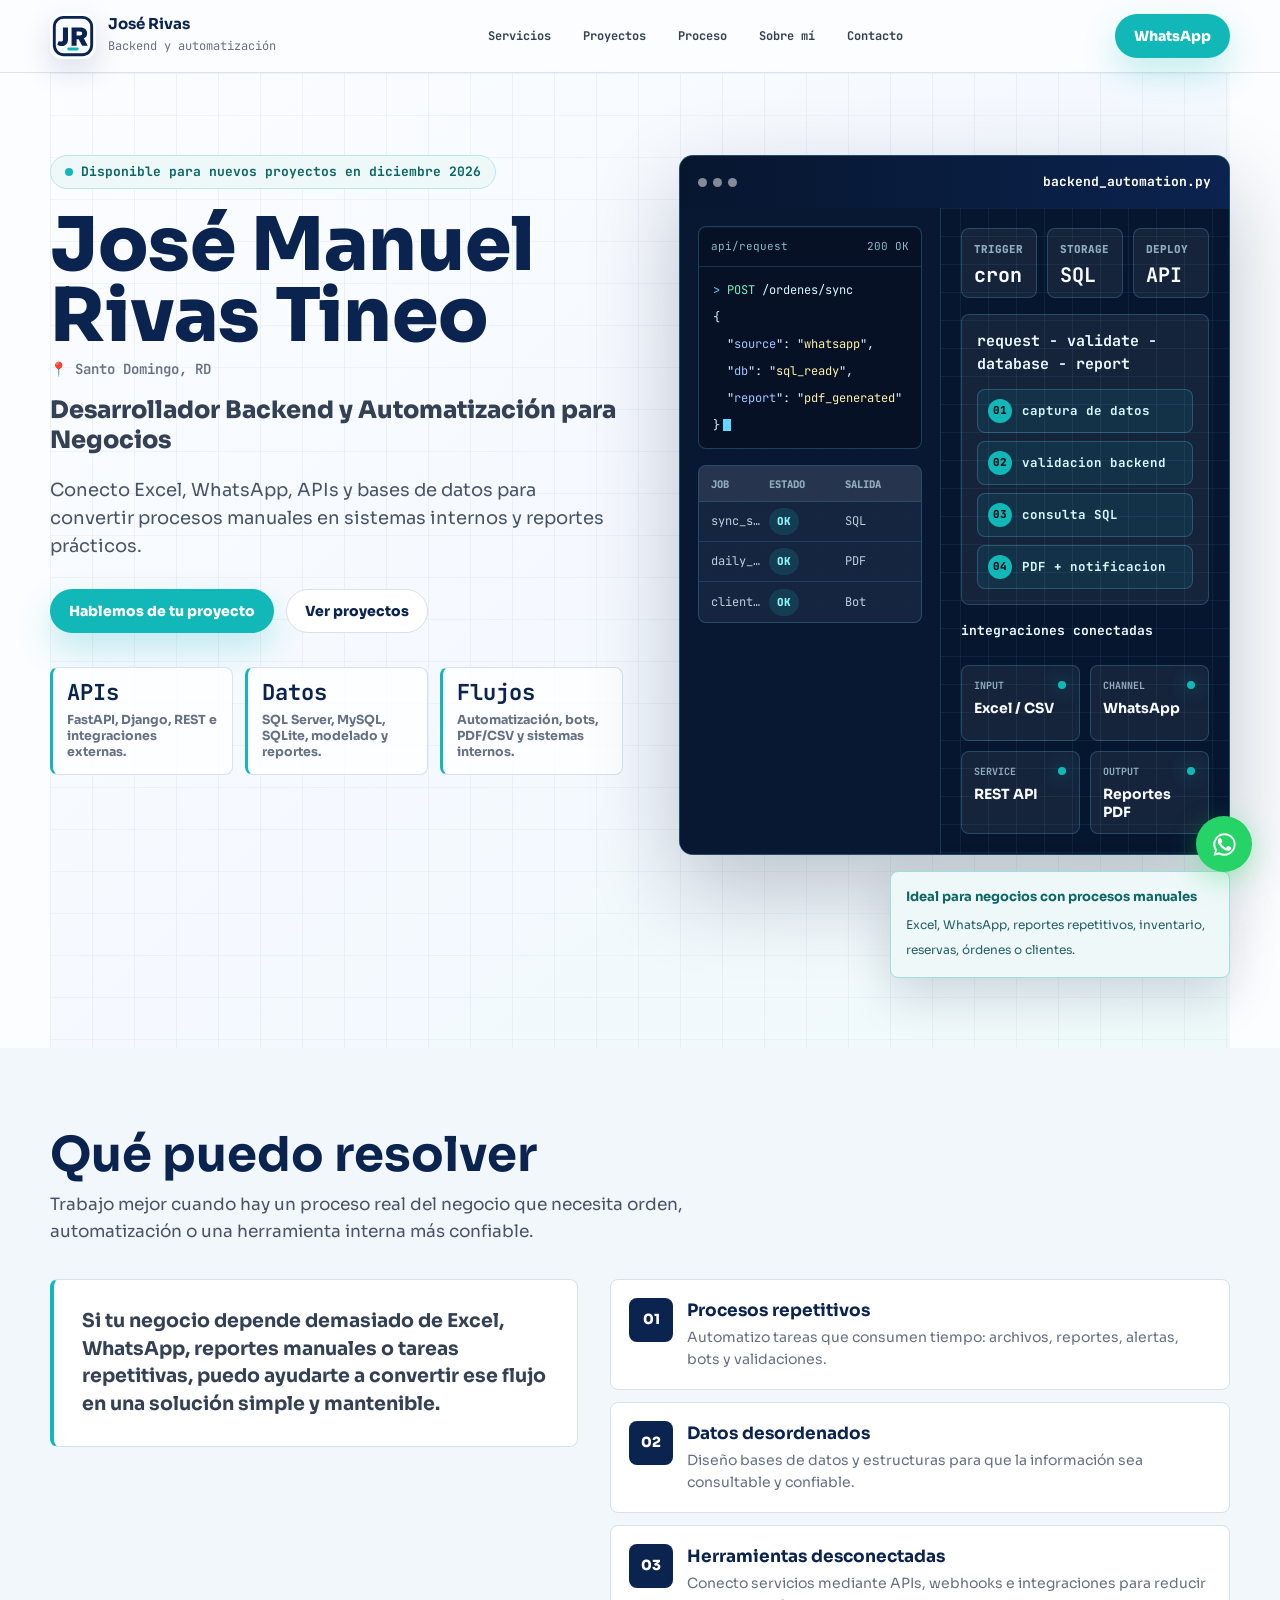
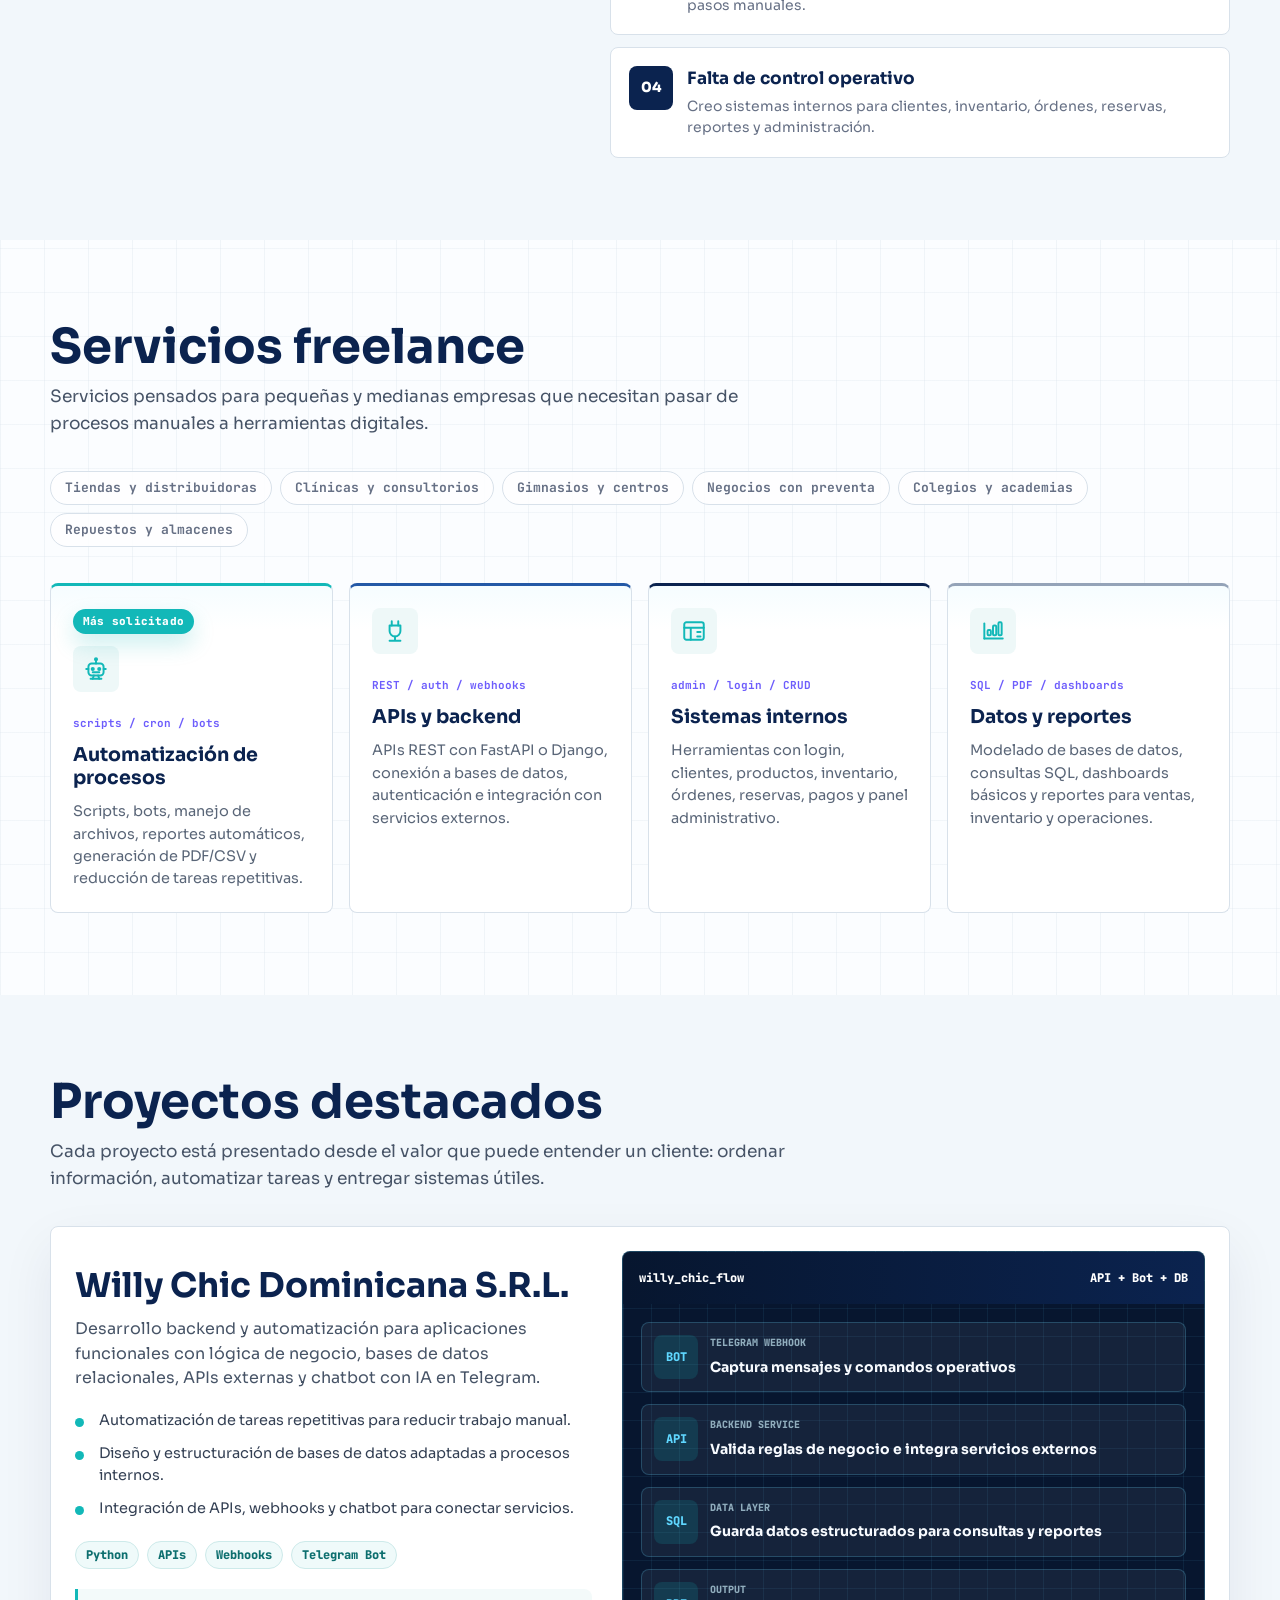
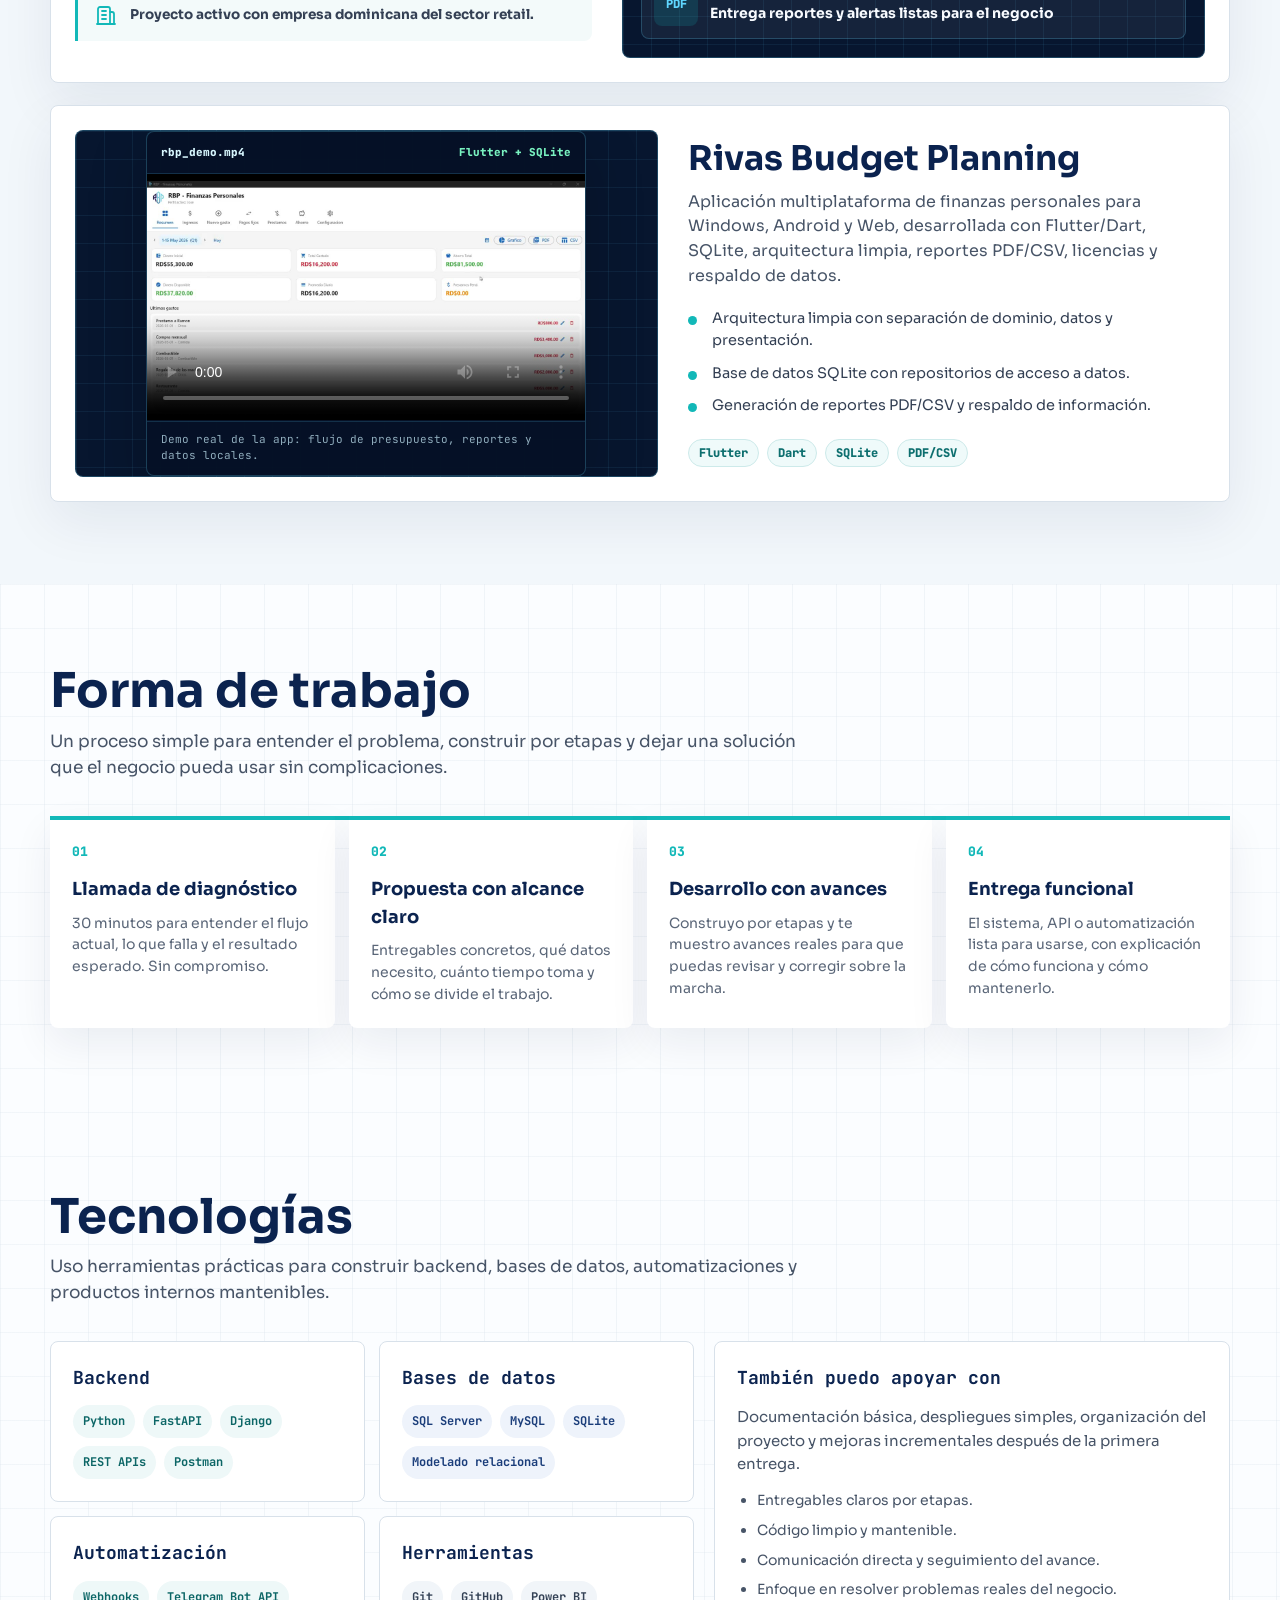
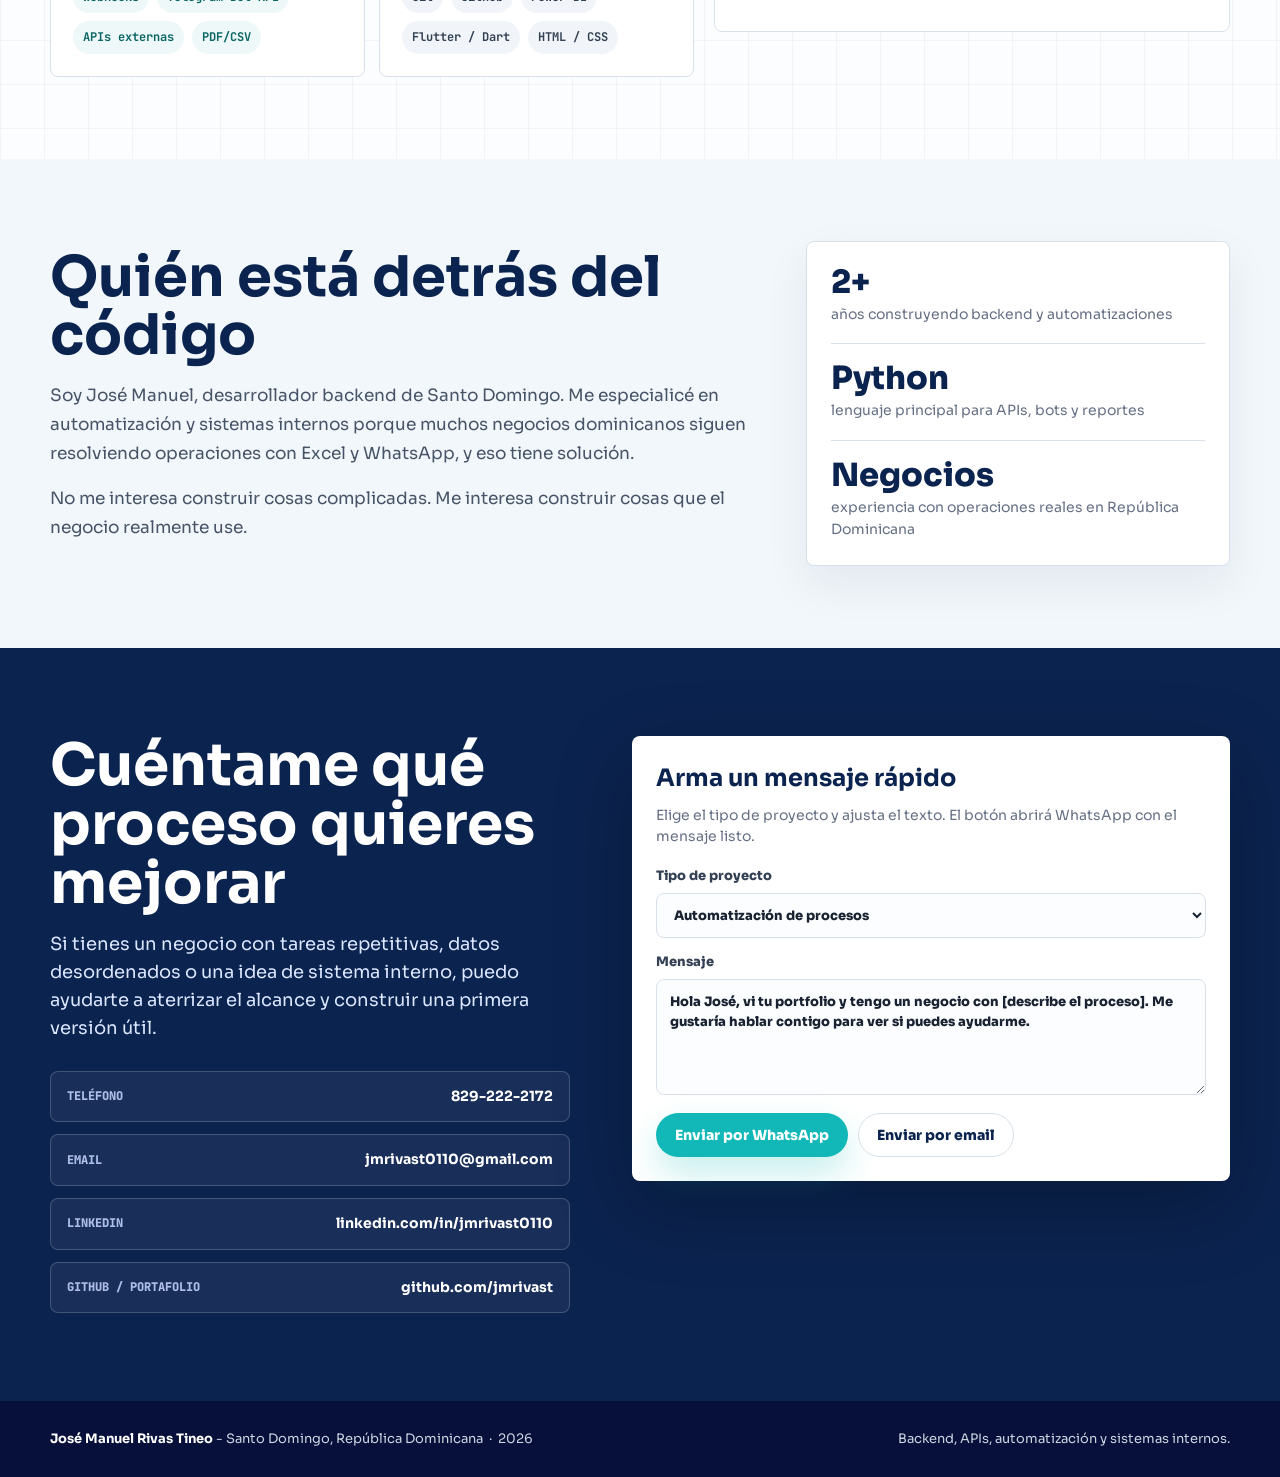
==== index.html @ d08d2c75 "add Rivas Budget Planning demo video" ====
<!DOCTYPE html>
<html lang="es">
<head>
  <meta charset="UTF-8" />
  <meta name="viewport" content="width=device-width, initial-scale=1.0" />
  <meta name="description" content="Portfolio freelance de José Manuel Rivas Tineo, desarrollador backend especializado en APIs, automatización, bases de datos y sistemas internos para negocios." />
  <meta property="og:title" content="José Manuel Rivas Tineo | Backend y Automatización para Negocios" />
  <meta property="og:description" content="Conecto Excel, WhatsApp, APIs y bases de datos para convertir procesos manuales en sistemas internos y reportes prácticos." />
  <meta property="og:type" content="website" />
  <meta property="og:locale" content="es_DO" />
  <meta name="theme-color" content="#0f2d6b" />
  <title>José Manuel Rivas Tineo | Backend y Automatización para Negocios</title>
  <link rel="icon" href="./assets/favicon.svg?v=3" type="image/svg+xml">
  <link rel="shortcut icon" href="./assets/favicon.svg?v=3" type="image/svg+xml">
  <link rel="apple-touch-icon" href="./assets/favicon.svg?v=3">
  <link rel="preconnect" href="https://fonts.googleapis.com">
  <link rel="preconnect" href="https://fonts.gstatic.com" crossorigin>
  <link href="https://fonts.googleapis.com/css2?family=JetBrains+Mono:wght@500;600;700&family=Sora:wght@400;600;700;800&display=swap" rel="stylesheet">
  <style>
    :root {
      --navy: #0b234f;
      --blue: #2459a6;
      --teal: #12b8b8;
      --cyan: #5fd7ff;
      --code: #6d5dfc;
      --ink: #182230;
      --muted: #667085;
      --soft: #f2f7fb;
      --surface: #ffffff;
      --surface-2: #eef6f7;
      --line: #d8e1ea;
      --shadow: 0 24px 70px rgba(15, 35, 79, 0.12);
      --radius: 8px;
      --max: 1180px;
      --font-main: 'Sora', Arial, sans-serif;
      --font-mono: 'JetBrains Mono', 'SFMono-Regular', Consolas, monospace;
    }

    * {
      box-sizing: border-box;
    }

    html {
      scroll-behavior: smooth;
    }

    body {
      margin: 0;
      background:
        linear-gradient(90deg, rgba(216, 225, 234, 0.32) 1px, transparent 1px),
        linear-gradient(180deg, rgba(216, 225, 234, 0.28) 1px, transparent 1px),
        #fbfdff;
      background-size: 44px 44px;
      color: var(--ink);
      font-family: var(--font-main);
      line-height: 1.55;
      overflow-x: hidden;
    }

    a {
      color: inherit;
      text-decoration: none;
    }

    button,
    input,
    select,
    textarea {
      font: inherit;
    }

    .site-header {
      position: sticky;
      top: 0;
      z-index: 50;
      background: rgba(251, 253, 255, 0.9);
      border-bottom: 1px solid rgba(216, 225, 234, 0.9);
      backdrop-filter: blur(18px);
    }

    .nav {
      width: min(var(--max), calc(100% - 40px));
      min-height: 72px;
      margin: 0 auto;
      display: flex;
      align-items: center;
      justify-content: space-between;
      gap: 24px;
    }

    .brand {
      display: inline-flex;
      align-items: center;
      gap: 12px;
      min-width: 0;
      height: 52px;
    }

    .brand-mark {
      width: 46px;
      height: 46px;
      flex: 0 0 46px;
      color: var(--navy);
      box-shadow: 0 12px 30px rgba(15, 45, 107, 0.14);
      border-radius: 12px;
    }

    .brand-text {
      display: grid;
      gap: 3px;
      justify-content: center;
    }

    .brand-text strong,
    .brand-text span {
      display: block;
    }

    .brand-text strong {
      color: var(--navy);
      font-size: 15px;
      line-height: 1.1;
    }

    .brand-text span {
      color: var(--muted);
      font-family: var(--font-mono);
      font-size: 12px;
      margin-top: 2px;
    }

    .nav-links {
      display: flex;
      align-items: center;
      gap: 6px;
    }

    .nav-links a {
      border-radius: 999px;
      color: #344054;
      font-family: var(--font-mono);
      font-size: 12px;
      font-weight: 700;
      padding: 10px 13px;
      transition: background 180ms ease, color 180ms ease;
    }

    .nav-links a:hover,
    .nav-links a:focus-visible {
      background: #edf4f9;
      color: var(--navy);
      outline: none;
    }

    .menu-toggle {
      display: none;
      width: 42px;
      height: 42px;
      border: 1px solid var(--line);
      border-radius: var(--radius);
      background: white;
      color: var(--navy);
      cursor: pointer;
    }

    .menu-toggle span {
      display: block;
      width: 18px;
      height: 2px;
      margin: 4px auto;
      background: currentColor;
      border-radius: 99px;
    }

    .button {
      display: inline-flex;
      align-items: center;
      justify-content: center;
      gap: 8px;
      min-height: 44px;
      border: 1px solid transparent;
      border-radius: 999px;
      padding: 11px 18px;
      font-size: 14px;
      font-weight: 800;
      line-height: 1;
      cursor: pointer;
      letter-spacing: 0;
      transition: transform 180ms ease, box-shadow 180ms ease, background 180ms ease, border-color 180ms ease;
    }

    .button:hover,
    .button:focus-visible {
      transform: translateY(-1px);
      outline: none;
    }

    .button-primary {
      background: var(--teal);
      color: white;
      box-shadow: 0 16px 34px rgba(18, 184, 184, 0.24);
    }

    .button-primary:hover,
    .button-primary:focus-visible {
      background: #0f9f9f;
      box-shadow: 0 20px 42px rgba(18, 184, 184, 0.3);
    }

    .button-secondary {
      background: white;
      border-color: var(--line);
      color: var(--navy);
    }

    .button-secondary:hover,
    .button-secondary:focus-visible {
      border-color: #b8c8d9;
      box-shadow: 0 14px 34px rgba(18, 34, 64, 0.1);
    }

    .hero {
      width: min(var(--max), calc(100% - 40px));
      margin: 0 auto;
      padding: 82px 0 70px;
      display: grid;
      grid-template-columns: minmax(0, 1.02fr) minmax(360px, 0.98fr);
      gap: 56px;
      align-items: start;
      background:
        linear-gradient(90deg, rgba(216, 225, 234, 0.4) 1px, transparent 1px),
        linear-gradient(180deg, rgba(216, 225, 234, 0.32) 1px, transparent 1px),
        linear-gradient(135deg, #fbfdff 0%, #f5f9ff 48%, #eefafa 100%);
      background-size: 42px 42px, 42px 42px, auto;
      box-shadow: 0 0 0 100vmax #fbfdff;
      clip-path: inset(0 -100vmax);
    }

    .hero-copy {
      max-width: 670px;
      min-width: 0;
    }

    .availability-badge {
      display: inline-flex;
      align-items: center;
      gap: 8px;
      border: 1px solid #bde8e8;
      border-radius: 999px;
      background: #eef8f8;
      color: #0c6666;
      font-family: var(--font-mono);
      font-size: 13px;
      font-weight: 700;
      padding: 6px 14px;
      margin-bottom: 20px;
    }

    .availability-dot {
      width: 8px;
      height: 8px;
      border-radius: 999px;
      background: var(--teal);
      flex-shrink: 0;
      animation: pulse 2s ease-in-out infinite;
    }

    .availability-badge span:last-child {
      min-width: 0;
    }

    @keyframes pulse {
      0%,
      100% {
        opacity: 1;
      }

      50% {
        opacity: 0.4;
      }
    }

    h1,
    h2,
    h3,
    p {
      margin-top: 0;
    }

    h1 {
      margin-bottom: 16px;
      color: var(--navy);
      font-size: clamp(44px, 6.7vw, 74px);
      font-weight: 800;
      line-height: 0.96;
      letter-spacing: 0;
    }

    .hero-title {
      margin-bottom: 22px;
      color: #344054;
      font-size: clamp(18px, 2vw, 24px);
      font-weight: 800;
      line-height: 1.25;
    }

    .hero-location {
      color: var(--muted);
      font-family: var(--font-mono);
      font-size: 14px;
      font-weight: 600;
      margin-bottom: 14px;
      margin-top: -8px;
    }

    .hero-summary {
      max-width: 620px;
      margin-bottom: 28px;
      color: #475467;
      font-size: 18px;
    }

    .hero-actions {
      display: flex;
      flex-wrap: wrap;
      gap: 12px;
      margin-bottom: 34px;
    }

    .signal-row {
      display: grid;
      grid-template-columns: repeat(3, minmax(0, 1fr));
      gap: 12px;
      max-width: 620px;
    }

    .signal {
      border: 1px solid var(--line);
      border-left: 3px solid var(--teal);
      border-radius: var(--radius);
      background: rgba(255, 255, 255, 0.82);
      padding: 14px;
      min-height: 84px;
    }

    .signal strong {
      display: block;
      color: var(--navy);
      font-family: var(--font-mono);
      font-size: 22px;
      line-height: 1;
      margin-bottom: 8px;
    }

    .signal span {
      display: block;
      color: var(--muted);
      font-size: 12.5px;
      font-weight: 700;
      line-height: 1.3;
    }

    .hero-visual {
      position: relative;
      min-width: 0;
    }

    .system-preview {
      overflow: hidden;
      border: 1px solid rgba(95, 215, 255, 0.28);
      border-radius: 14px;
      background: #07162f;
      box-shadow: 0 34px 90px rgba(7, 22, 47, 0.24);
    }

    .preview-top {
      display: flex;
      align-items: center;
      justify-content: space-between;
      gap: 16px;
      padding: 16px 18px;
      background: linear-gradient(90deg, #07162f, #0b234f);
      color: white;
    }

    .window-dots {
      display: inline-flex;
      gap: 6px;
    }

    .window-dots span {
      width: 9px;
      height: 9px;
      border-radius: 999px;
      background: rgba(255, 255, 255, 0.5);
    }

    .preview-top strong {
      font-family: var(--font-mono);
      font-size: 13px;
      letter-spacing: 0;
    }

    .preview-body {
      display: grid;
      grid-template-columns: 0.95fr 1.05fr;
      min-height: 430px;
      background:
        linear-gradient(90deg, rgba(95, 215, 255, 0.08) 1px, transparent 1px),
        linear-gradient(180deg, rgba(95, 215, 255, 0.07) 1px, transparent 1px),
        #07162f;
      background-size: 28px 28px;
    }

    .preview-sidebar {
      display: grid;
      gap: 16px;
      align-content: start;
      padding: 18px;
      background: rgba(8, 24, 51, 0.92);
      border-right: 1px solid rgba(95, 215, 255, 0.18);
    }

    .mini-profile {
      margin-bottom: 22px;
      padding-bottom: 18px;
      border-bottom: 1px solid var(--line);
    }

    .mini-profile strong {
      display: block;
      color: var(--navy);
      font-size: 16px;
      margin-bottom: 4px;
    }

    .mini-profile span {
      color: var(--muted);
      font-size: 12px;
    }

    .side-row {
      display: flex;
      align-items: center;
      gap: 10px;
      margin: 11px 0;
      color: #344054;
      font-size: 13px;
      font-weight: 700;
    }

    .side-icon {
      width: 28px;
      height: 28px;
      border-radius: 7px;
      background: #e6f2f3;
      display: grid;
      place-items: center;
      color: var(--teal);
      font-size: 13px;
      font-weight: 900;
    }

    .preview-main {
      padding: 20px;
      display: grid;
      gap: 16px;
      align-content: start;
    }

    .terminal-panel {
      overflow: hidden;
      border: 1px solid rgba(95, 215, 255, 0.24);
      border-radius: var(--radius);
      background: #061126;
      color: #d8f8ff;
      font-family: var(--font-mono);
      box-shadow: inset 0 1px 0 rgba(255, 255, 255, 0.04);
    }

    .terminal-toolbar {
      display: flex;
      align-items: center;
      justify-content: space-between;
      gap: 12px;
      min-height: 40px;
      border-bottom: 1px solid rgba(95, 215, 255, 0.18);
      padding: 0 12px;
      color: #8fb9c6;
      font-size: 11px;
    }

    .terminal-body {
      padding: 14px;
      display: grid;
      gap: 9px;
      font-size: 12px;
      line-height: 1.5;
    }

    .code-line {
      margin: 0;
      white-space: nowrap;
    }

    .code-line .prompt {
      color: var(--cyan);
    }

    .code-line .method {
      color: #79f2c0;
    }

    .code-line .key {
      color: #9fc5ff;
    }

    .code-line .value {
      color: #fff2a8;
    }

    .cursor {
      display: inline-block;
      width: 8px;
      height: 1em;
      margin-left: 3px;
      background: var(--cyan);
      vertical-align: -0.12em;
      animation: cursor-blink 1s steps(2, start) infinite;
    }

    @keyframes cursor-blink {
      50% {
        opacity: 0;
      }
    }

    .integration-map {
      display: grid;
      gap: 12px;
    }

    .integration-map h3,
    .pipeline h3 {
      margin-bottom: 12px;
      color: #eaf8ff;
      font-family: var(--font-mono);
      font-size: 13px;
    }

    .node-grid {
      display: grid;
      grid-template-columns: repeat(2, minmax(0, 1fr));
      gap: 10px;
    }

    .tech-node {
      position: relative;
      border: 1px solid rgba(95, 215, 255, 0.22);
      border-radius: var(--radius);
      background: rgba(255, 255, 255, 0.06);
      color: #d8f8ff;
      padding: 12px;
      min-height: 76px;
    }

    .tech-node::before {
      content: "";
      position: absolute;
      top: 15px;
      right: 13px;
      width: 8px;
      height: 8px;
      border-radius: 999px;
      background: var(--teal);
      box-shadow: 0 0 18px rgba(18, 184, 184, 0.7);
    }

    .tech-node span {
      display: block;
      color: #90adbd;
      font-family: var(--font-mono);
      font-size: 10px;
      font-weight: 700;
      text-transform: uppercase;
      margin-bottom: 7px;
    }

    .tech-node strong {
      display: block;
      color: #f8fbff;
      font-size: 14px;
      line-height: 1.25;
    }

    .metric-grid {
      display: grid;
      grid-template-columns: repeat(3, minmax(0, 1fr));
      gap: 10px;
    }

    .metric {
      border: 1px solid rgba(95, 215, 255, 0.22);
      border-radius: var(--radius);
      padding: 12px;
      background: rgba(255, 255, 255, 0.06);
    }

    .metric span {
      display: block;
      color: #90adbd;
      font-family: var(--font-mono);
      font-size: 11px;
      font-weight: 800;
      text-transform: uppercase;
      letter-spacing: 0;
      margin-bottom: 7px;
    }

    .metric strong {
      display: block;
      color: #f8fbff;
      font-family: var(--font-mono);
      font-size: 20px;
      line-height: 1;
    }

    .pipeline {
      border: 1px solid rgba(95, 215, 255, 0.22);
      border-radius: var(--radius);
      padding: 15px;
      background: rgba(255, 255, 255, 0.06);
    }

    .pipeline h3 {
      margin-bottom: 12px;
      color: #eaf8ff;
      font-family: var(--font-mono);
      font-size: 15px;
    }

    .flow {
      display: grid;
      grid-template-columns: 1fr;
      gap: 8px;
    }

    .flow-step {
      position: relative;
      min-height: 42px;
      border: 1px solid rgba(95, 215, 255, 0.24);
      border-radius: var(--radius);
      background: rgba(18, 184, 184, 0.1);
      padding: 9px 10px;
      color: #d8f8ff;
      display: grid;
      grid-template-columns: 24px minmax(0, 1fr);
      gap: 10px;
      align-items: center;
      font-size: 12.5px;
      font-weight: 800;
      line-height: 1.2;
      font-family: var(--font-mono);
    }

    .flow-step span {
      display: grid;
      place-items: center;
      width: 24px;
      height: 24px;
      border-radius: 999px;
      background: var(--teal);
      color: #03121d;
      font-size: 11px;
    }

    .flow-step strong {
      min-width: 0;
      overflow: hidden;
      text-overflow: ellipsis;
      white-space: nowrap;
    }

    .data-table {
      overflow: hidden;
      border: 1px solid rgba(95, 215, 255, 0.22);
      border-radius: var(--radius);
      background: rgba(255, 255, 255, 0.06);
    }

    .table-row {
      display: grid;
      grid-template-columns: minmax(0, 1fr) 68px 64px;
      gap: 8px;
      align-items: center;
      min-height: 40px;
      padding: 0 12px;
      border-bottom: 1px solid rgba(95, 215, 255, 0.14);
      color: #b8d0dc;
      font-family: var(--font-mono);
      font-size: 12px;
    }

    .table-row span {
      min-width: 0;
      overflow: hidden;
      text-overflow: ellipsis;
      white-space: nowrap;
    }

    .table-row:last-child {
      border-bottom: 0;
    }

    .table-row.header {
      min-height: 36px;
      background: rgba(255, 255, 255, 0.07);
      color: #90adbd;
      font-size: 10.5px;
      font-weight: 800;
      text-transform: uppercase;
    }

    .status {
      display: inline-flex;
      align-items: center;
      justify-content: center;
      width: fit-content;
      border-radius: 999px;
      padding: 5px 8px;
      background: rgba(18, 184, 184, 0.16);
      color: #8df6f6;
      font-family: var(--font-mono);
      font-size: 11px;
      font-weight: 800;
    }

    .floating-note {
      width: min(340px, 100%);
      margin: 16px 0 0 auto;
      border: 1px solid #9ddede;
      border-radius: var(--radius);
      background: #eef8f8;
      padding: 15px;
      box-shadow: 0 18px 48px rgba(18, 34, 64, 0.16);
    }

    .floating-note strong {
      display: block;
      color: #0c6666;
      font-size: 13px;
      margin-bottom: 5px;
    }

    .floating-note span {
      color: #245e67;
      font-size: 12px;
      line-height: 1.3;
    }

    .section {
      padding: 82px 0;
    }

    .section.alt {
      background: var(--soft);
    }

    .section-inner {
      width: min(var(--max), calc(100% - 40px));
      margin: 0 auto;
    }

    .section-head {
      max-width: 760px;
      margin-bottom: 34px;
    }

    .section-head h2 {
      margin-bottom: 12px;
      color: var(--navy);
      font-size: clamp(32px, 4vw, 48px);
      line-height: 1.05;
      letter-spacing: 0;
    }

    .section-head p {
      margin-bottom: 0;
      color: #475467;
      font-size: 17px;
    }

    .problem-layout {
      display: grid;
      grid-template-columns: minmax(0, 0.92fr) minmax(360px, 1.08fr);
      gap: 32px;
      align-items: start;
    }

    .problem-statement {
      border: 1px solid var(--line);
      border-left: 4px solid var(--teal);
      border-radius: var(--radius);
      background: white;
      padding: 28px;
    }

    .problem-statement p {
      margin-bottom: 0;
      color: #344054;
      font-size: 19px;
      font-weight: 700;
      line-height: 1.45;
    }

    .problem-list {
      display: grid;
      gap: 12px;
    }

    .problem-item {
      display: grid;
      grid-template-columns: 44px minmax(0, 1fr);
      gap: 14px;
      align-items: start;
      border: 1px solid var(--line);
      border-radius: var(--radius);
      background: white;
      padding: 18px;
    }

    .number {
      width: 44px;
      height: 44px;
      border-radius: var(--radius);
      display: grid;
      place-items: center;
      background: var(--navy);
      color: white;
      font-size: 14px;
      font-weight: 900;
    }

    .problem-item h3 {
      margin-bottom: 3px;
      color: var(--navy);
      font-size: 17px;
    }

    .problem-item p {
      margin-bottom: 0;
      color: #667085;
      font-size: 14px;
    }

    .service-grid {
      display: grid;
      grid-template-columns: repeat(4, minmax(0, 1fr));
      gap: 16px;
    }

    .client-types {
      display: flex;
      flex-wrap: wrap;
      gap: 8px;
      margin-bottom: 36px;
    }

    .client-types span {
      border: 1px solid var(--line);
      border-radius: 999px;
      background: rgba(255, 255, 255, 0.82);
      color: var(--muted);
      font-family: var(--font-mono);
      font-size: 13px;
      font-weight: 700;
      padding: 6px 14px;
    }

    .service-card {
      min-height: 240px;
      border: 1px solid var(--line);
      border-radius: var(--radius);
      background:
        linear-gradient(180deg, rgba(95, 215, 255, 0.06), transparent 44px),
        white;
      padding: 22px;
      transition: transform 180ms ease, box-shadow 180ms ease, border-color 180ms ease;
    }

    .service-card:hover {
      transform: translateY(-4px);
      border-color: #b6d8da;
      box-shadow: 0 22px 52px rgba(18, 34, 64, 0.11);
    }

    .service-card:nth-child(1) {
      border-top: 3px solid var(--teal);
    }

    .service-card:nth-child(2) {
      border-top: 3px solid var(--blue);
    }

    .service-card:nth-child(3) {
      border-top: 3px solid var(--navy);
    }

    .service-card:nth-child(4) {
      border-top: 3px solid #94a3b8;
    }

    .badge-top {
      display: inline-block;
      margin-bottom: 12px;
      border-radius: 999px;
      background: var(--teal);
      color: white;
      font-family: var(--font-mono);
      font-size: 11px;
      font-weight: 800;
      padding: 4px 10px;
      letter-spacing: 0.02em;
      box-shadow: 0 10px 22px rgba(18, 184, 184, 0.22);
    }

    .service-icon {
      width: 46px;
      height: 46px;
      margin-bottom: 18px;
      border-radius: var(--radius);
      display: grid;
      place-items: center;
      background: #eef8f8;
      color: var(--teal);
      font-weight: 900;
    }

    .service-icon svg {
      width: 26px;
      height: 26px;
    }

    .service-card h3 {
      margin-bottom: 10px;
      color: var(--navy);
      font-size: 19px;
      line-height: 1.2;
    }

    .service-meta {
      display: inline-flex;
      margin-bottom: 12px;
      color: var(--code);
      font-family: var(--font-mono);
      font-size: 11px;
      font-weight: 700;
    }

    .service-card p {
      margin-bottom: 0;
      color: #5a6678;
      font-size: 14.5px;
    }

    .project-stack {
      display: grid;
      gap: 22px;
    }

    .project-card {
      display: grid;
      grid-template-columns: 0.94fr 1.06fr;
      gap: 30px;
      align-items: stretch;
      border: 1px solid var(--line);
      border-radius: var(--radius);
      background: white;
      padding: 24px;
      box-shadow: 0 20px 54px rgba(18, 34, 64, 0.07);
    }

    .project-card:nth-child(even) {
      grid-template-columns: 1.06fr 0.94fr;
    }

    .project-card:nth-child(even) .project-copy {
      order: 2;
    }

    .project-copy {
      align-self: center;
    }

    .project-copy h3 {
      margin-bottom: 12px;
      color: var(--navy);
      font-size: clamp(24px, 2.7vw, 34px);
      line-height: 1.08;
      letter-spacing: 0;
    }

    .project-copy p {
      color: #475467;
      font-size: 16px;
    }

    .project-copy ul {
      margin: 18px 0 0;
      padding: 0;
      list-style: none;
      display: grid;
      gap: 10px;
    }

    .project-copy li {
      position: relative;
      padding-left: 24px;
      color: #344054;
      font-size: 14.5px;
    }

    .project-copy li::before {
      content: "";
      position: absolute;
      left: 0;
      top: 0.62em;
      width: 9px;
      height: 9px;
      border-radius: 999px;
      background: var(--teal);
    }

    .project-note {
      display: flex;
      align-items: center;
      gap: 12px;
      margin-top: 20px;
      border-left: 3px solid var(--teal);
      border-radius: 0 var(--radius) var(--radius) 0;
      background: #f3fafa;
      padding: 14px 16px;
    }

    .project-note svg {
      width: 24px;
      height: 24px;
      color: var(--teal);
      flex-shrink: 0;
    }

    .project-note p {
      margin: 0;
      color: #344054;
      font-size: 13.5px;
      font-weight: 700;
    }

    .tag-row {
      display: flex;
      flex-wrap: wrap;
      gap: 8px;
      margin-top: 22px;
    }

    .tag {
      border: 1px solid #cdeaea;
      border-radius: 999px;
      background: #effafa;
      color: #0d6f6f;
      font-family: var(--font-mono);
      padding: 7px 10px;
      font-size: 12px;
      font-weight: 800;
      line-height: 1;
    }

    .project-visual {
      min-height: 330px;
      border-radius: var(--radius);
      overflow: hidden;
      border: 1px solid rgba(95, 215, 255, 0.24);
      background:
        linear-gradient(90deg, rgba(95, 215, 255, 0.08) 1px, transparent 1px),
        linear-gradient(180deg, rgba(95, 215, 255, 0.07) 1px, transparent 1px),
        #07162f;
      background-size: 28px 28px;
    }

    .visual-header {
      min-height: 52px;
      padding: 0 16px;
      display: flex;
      align-items: center;
      justify-content: space-between;
      background: linear-gradient(90deg, #07162f, #0b234f);
      color: white;
      font-family: var(--font-mono);
      font-size: 12px;
      font-weight: 800;
    }

    .visual-body {
      padding: 18px;
    }

    .project-flow {
      display: grid;
      gap: 12px;
    }

    .project-node {
      display: grid;
      grid-template-columns: 44px minmax(0, 1fr);
      gap: 12px;
      align-items: center;
      border: 1px solid rgba(95, 215, 255, 0.22);
      border-radius: var(--radius);
      background: rgba(255, 255, 255, 0.06);
      padding: 12px;
      color: #d8f8ff;
    }

    .project-node-icon {
      width: 44px;
      height: 44px;
      border-radius: var(--radius);
      display: grid;
      place-items: center;
      background: rgba(18, 184, 184, 0.16);
      color: var(--cyan);
      font-family: var(--font-mono);
      font-size: 12px;
      font-weight: 800;
    }

    .project-node span {
      display: block;
      color: #90adbd;
      font-family: var(--font-mono);
      font-size: 10px;
      font-weight: 800;
      text-transform: uppercase;
      margin-bottom: 4px;
    }

    .project-node strong {
      color: #f8fbff;
      font-size: 14px;
      line-height: 1.25;
    }

    .visual-kpis {
      display: grid;
      grid-template-columns: repeat(3, minmax(0, 1fr));
      gap: 10px;
      margin-bottom: 16px;
    }

    .visual-kpis div {
      border: 1px solid rgba(95, 215, 255, 0.22);
      border-radius: var(--radius);
      background: rgba(255, 255, 255, 0.06);
      padding: 12px;
    }

    .visual-kpis span {
      display: block;
      color: #90adbd;
      font-family: var(--font-mono);
      font-size: 10.5px;
      font-weight: 800;
      text-transform: uppercase;
      margin-bottom: 7px;
    }

    .visual-kpis strong {
      color: #f8fbff;
      font-family: var(--font-mono);
      font-size: 19px;
    }

    .visual-lines {
      display: grid;
      gap: 9px;
    }

    .visual-line {
      height: 42px;
      border: 1px solid rgba(95, 215, 255, 0.2);
      border-radius: var(--radius);
      background: rgba(255, 255, 255, 0.06);
      display: grid;
      grid-template-columns: 1fr 90px;
      align-items: center;
      gap: 12px;
      padding: 0 12px;
    }

    .bar {
      height: 8px;
      border-radius: 999px;
      background: rgba(255, 255, 255, 0.1);
      overflow: hidden;
    }

    .bar span {
      display: block;
      height: 100%;
      border-radius: inherit;
      background: var(--teal);
    }

    .visual-line strong {
      color: #d8f8ff;
      font-family: var(--font-mono);
      font-size: 12px;
      text-align: right;
    }

    .phone-visual {
      height: 100%;
      min-height: 330px;
      display: grid;
      place-items: center;
      background:
        linear-gradient(90deg, rgba(95, 215, 255, 0.08) 1px, transparent 1px),
        linear-gradient(180deg, rgba(95, 215, 255, 0.07) 1px, transparent 1px),
        #07162f;
      background-size: 28px 28px;
    }

    .phone-frame {
      width: min(250px, 76%);
      min-height: 290px;
      border: 10px solid #0b162d;
      border-radius: 26px;
      background: #061126;
      box-shadow: 0 22px 60px rgba(18, 34, 64, 0.18);
      overflow: hidden;
    }

    .phone-top {
      height: 42px;
      display: flex;
      align-items: center;
      justify-content: center;
      background: #0b234f;
      color: white;
      font-family: var(--font-mono);
      font-size: 12px;
      font-weight: 800;
    }

    .phone-content {
      padding: 14px;
      display: grid;
      gap: 10px;
    }

    .video-frame {
      width: min(440px, 92%);
      border: 1px solid rgba(95, 215, 255, 0.24);
      border-radius: var(--radius);
      background: rgba(6, 17, 38, 0.96);
      overflow: hidden;
      box-shadow: 0 22px 60px rgba(0, 0, 0, 0.2);
    }

    .video-top {
      min-height: 42px;
      display: flex;
      align-items: center;
      justify-content: space-between;
      gap: 14px;
      border-bottom: 1px solid rgba(95, 215, 255, 0.16);
      padding: 0 14px;
      color: #d8f8ff;
      font-family: var(--font-mono);
      font-size: 11px;
      font-weight: 800;
    }

    .video-top span:last-child {
      color: #79f2c0;
    }

    .rbp-demo-video {
      display: block;
      width: 100%;
      aspect-ratio: 16 / 9;
      background: #061126;
    }

    .video-caption {
      margin: 0;
      border-top: 1px solid rgba(95, 215, 255, 0.16);
      padding: 10px 14px 12px;
      color: #90adbd;
      font-family: var(--font-mono);
      font-size: 11px;
      line-height: 1.45;
    }

    .budget-row {
      display: flex;
      align-items: center;
      justify-content: space-between;
      border: 1px solid rgba(95, 215, 255, 0.18);
      border-radius: var(--radius);
      background: rgba(255, 255, 255, 0.05);
      padding: 10px;
      font-size: 12px;
      color: #d8f8ff;
      font-family: var(--font-mono);
    }

    .budget-row strong {
      color: var(--teal);
    }

    .process-grid {
      position: relative;
      display: grid;
      grid-template-columns: repeat(4, minmax(0, 1fr));
      gap: 14px;
    }

    .process-grid::before {
      content: '';
      position: absolute;
      top: 0;
      left: calc(12.5% + 11px);
      right: calc(12.5% + 11px);
      height: 4px;
      background: var(--teal);
      z-index: 0;
    }

    .process-step {
      position: relative;
      z-index: 1;
      border-top: 4px solid var(--teal);
      border-radius: 0 0 var(--radius) var(--radius);
      background: white;
      padding: 22px;
      box-shadow: 0 16px 42px rgba(18, 34, 64, 0.07);
    }

    .process-step span {
      display: block;
      color: var(--teal);
      font-family: var(--font-mono);
      font-size: 13px;
      font-weight: 900;
      margin-bottom: 14px;
    }

    .process-step h3 {
      margin-bottom: 9px;
      color: var(--navy);
      font-size: 18px;
    }

    .process-step p {
      margin-bottom: 0;
      color: #5a6678;
      font-size: 14px;
    }

    .about-layout {
      display: grid;
      grid-template-columns: minmax(0, 1fr) minmax(280px, 0.6fr);
      gap: 48px;
      align-items: center;
    }

    .about-copy h2 {
      margin-bottom: 18px;
      color: var(--navy);
      font-size: clamp(34px, 4.5vw, 56px);
      line-height: 1.04;
      letter-spacing: 0;
    }

    .about-copy p {
      color: #475467;
      font-size: 17px;
      line-height: 1.7;
      margin-bottom: 16px;
    }

    .about-stats {
      display: grid;
      gap: 18px;
      border: 1px solid var(--line);
      border-radius: var(--radius);
      background: white;
      padding: 24px;
      box-shadow: 0 18px 46px rgba(18, 34, 64, 0.07);
    }

    .stat-item {
      border-bottom: 1px solid var(--line);
      padding-bottom: 18px;
    }

    .stat-item:last-child {
      border-bottom: 0;
      padding-bottom: 0;
    }

    .stat-item strong {
      display: block;
      color: var(--navy);
      font-size: 32px;
      font-weight: 800;
      line-height: 1;
      margin-bottom: 6px;
    }

    .stat-item span {
      display: block;
      color: var(--muted);
      font-size: 14px;
    }

    .tools-layout {
      display: grid;
      grid-template-columns: minmax(0, 1fr) minmax(320px, 0.8fr);
      gap: 20px;
      align-items: start;
    }

    .tool-groups {
      display: grid;
      grid-template-columns: repeat(2, minmax(0, 1fr));
      gap: 14px;
    }

    .tool-group,
    .work-card {
      border: 1px solid var(--line);
      border-radius: var(--radius);
      background: white;
      padding: 22px;
    }

    .tool-group h3,
    .work-card h3 {
      margin-bottom: 14px;
      color: var(--navy);
      font-family: var(--font-mono);
      font-size: 18px;
    }

    .chip-list {
      display: flex;
      flex-wrap: wrap;
      gap: 8px;
    }

    .chip {
      border-radius: 999px;
      background: #f1f5f9;
      color: #334155;
      font-family: var(--font-mono);
      padding: 7px 10px;
      font-size: 12px;
      font-weight: 700;
    }

    .tool-group:nth-child(1) .chip {
      background: #eef8f8;
      color: #0c6666;
    }

    .tool-group:nth-child(2) .chip {
      background: #eef3fb;
      color: #1a3d7a;
    }

    .tool-group:nth-child(3) .chip {
      background: #eef8f8;
      color: #0c6666;
    }

    .tool-group:nth-child(4) .chip {
      background: #f1f5f9;
      color: #334155;
    }

    .work-card p {
      color: #475467;
      font-size: 15px;
    }

    .work-card ul {
      margin: 0;
      padding-left: 20px;
      color: #475467;
      font-size: 14px;
    }

    .work-card li {
      margin: 8px 0;
    }

    .contact-section {
      background: var(--navy);
      color: white;
      padding: 88px 0;
    }

    .contact-layout {
      width: min(var(--max), calc(100% - 40px));
      margin: 0 auto;
      display: grid;
      grid-template-columns: minmax(0, 0.95fr) minmax(360px, 1.05fr);
      gap: 40px;
      align-items: start;
    }

    .contact-copy h2 {
      margin-bottom: 18px;
      font-size: clamp(34px, 5vw, 58px);
      line-height: 1.02;
      letter-spacing: 0;
    }

    .contact-copy p {
      max-width: 620px;
      color: #dbe6ff;
      font-size: 18px;
    }

    .contact-list {
      display: grid;
      gap: 12px;
      margin-top: 28px;
    }

    .contact-link {
      display: flex;
      align-items: center;
      justify-content: space-between;
      gap: 14px;
      max-width: 520px;
      border: 1px solid rgba(255, 255, 255, 0.18);
      border-radius: var(--radius);
      padding: 14px 16px;
      color: white;
      background: rgba(255, 255, 255, 0.06);
      transition: background 180ms ease, transform 180ms ease;
    }

    .contact-link:hover,
    .contact-link:focus-visible {
      background: rgba(255, 255, 255, 0.12);
      transform: translateY(-1px);
      outline: none;
    }

    .contact-link span {
      color: #aebee6;
      font-family: var(--font-mono);
      font-size: 12px;
      font-weight: 800;
      text-transform: uppercase;
    }

    .contact-link strong {
      font-size: 14px;
      overflow-wrap: anywhere;
    }

    .whatsapp-float {
      position: fixed;
      right: 28px;
      bottom: 28px;
      z-index: 100;
      width: 56px;
      height: 56px;
      border-radius: 999px;
      display: flex;
      align-items: center;
      justify-content: center;
      background: #25d366;
      box-shadow: 0 8px 28px rgba(37, 211, 102, 0.36);
      transition: transform 180ms ease, box-shadow 180ms ease;
    }

    .whatsapp-float:hover,
    .whatsapp-float:focus-visible {
      transform: translateY(-3px);
      box-shadow: 0 14px 36px rgba(37, 211, 102, 0.46);
      outline: none;
    }

    .message-card {
      border-radius: var(--radius);
      background: white;
      color: var(--ink);
      padding: 24px;
      box-shadow: 0 26px 80px rgba(0, 0, 0, 0.24);
    }

    .message-card h3 {
      margin-bottom: 8px;
      color: var(--navy);
      font-size: 24px;
    }

    .message-card p {
      margin-bottom: 18px;
      color: #667085;
      font-size: 14px;
    }

    .form-grid {
      display: grid;
      gap: 14px;
    }

    label {
      display: grid;
      gap: 7px;
      color: #344054;
      font-size: 13px;
      font-weight: 800;
    }

    select,
    textarea {
      width: 100%;
      border: 1px solid var(--line);
      border-radius: var(--radius);
      background: #fbfdff;
      color: var(--ink);
      padding: 12px 13px;
      outline: none;
      transition: border-color 180ms ease, box-shadow 180ms ease;
    }

    select:focus,
    textarea:focus {
      border-color: var(--teal);
      box-shadow: 0 0 0 4px rgba(18, 184, 184, 0.12);
    }

    textarea {
      min-height: 116px;
      resize: vertical;
    }

    .message-actions {
      display: flex;
      flex-wrap: wrap;
      gap: 10px;
      margin-top: 18px;
    }

    .site-footer {
      padding: 28px 0;
      background: #06103a;
      color: #cbd5e1;
    }

    .footer-inner {
      width: min(var(--max), calc(100% - 40px));
      margin: 0 auto;
      display: flex;
      align-items: center;
      justify-content: space-between;
      gap: 20px;
      font-size: 13px;
    }

    .footer-inner strong {
      color: white;
    }

    @media (max-width: 1040px) {
      .hero,
      .problem-layout,
      .about-layout,
      .tools-layout,
      .contact-layout {
        grid-template-columns: 1fr;
      }

      .hero {
        padding-top: 56px;
      }

      .hero-copy {
        max-width: none;
      }

      .hero-visual {
        max-width: 760px;
      }

      .service-grid,
      .process-grid {
        grid-template-columns: repeat(2, minmax(0, 1fr));
      }

      .process-grid::before {
        display: none;
      }

      .project-card,
      .project-card:nth-child(even) {
        grid-template-columns: 1fr;
      }

      .project-card:nth-child(even) .project-copy {
        order: initial;
      }
    }

    @media (max-width: 760px) {
      .nav {
        width: min(calc(100vw - 28px), var(--max));
        min-height: 66px;
      }

      .brand-text span {
        display: none;
      }

      .menu-toggle {
        display: inline-block;
      }

      .nav-links {
        position: absolute;
        left: 14px;
        right: 14px;
        top: 70px;
        display: none;
        flex-direction: column;
        align-items: stretch;
        gap: 6px;
        border: 1px solid var(--line);
        border-radius: var(--radius);
        background: white;
        padding: 10px;
        box-shadow: 0 20px 50px rgba(18, 34, 64, 0.14);
      }

      body.menu-open .nav-links {
        display: flex;
      }

      .nav-links a {
        border-radius: var(--radius);
      }

      .nav .button {
        display: none;
      }

      .hero,
      .section-inner,
      .contact-layout,
      .footer-inner {
        width: min(calc(100vw - 34px), var(--max));
      }

      .hero {
        padding: 44px 0 54px;
        gap: 34px;
      }

      h1 {
        font-size: clamp(38px, 10.5vw, 46px);
        line-height: 1.02;
      }

      .hero-title,
      .hero-summary,
      .section-head p,
      .contact-copy p {
        font-size: 16px;
        max-width: 100%;
        overflow-wrap: break-word;
      }

      .signal-row,
      .metric-grid,
      .visual-kpis,
      .service-grid,
      .process-grid,
      .tool-groups {
        grid-template-columns: 1fr;
      }

      .preview-body,
      .about-layout {
        grid-template-columns: 1fr;
      }

      .preview-sidebar {
        border-right: 0;
        border-bottom: 1px solid rgba(95, 215, 255, 0.18);
      }

      .flow {
        grid-template-columns: 1fr;
      }

      .node-grid {
        grid-template-columns: 1fr;
      }

      .floating-note {
        width: auto;
        margin-top: 14px;
      }

      .section {
        padding: 58px 0;
      }

      .project-card {
        padding: 18px;
      }

      .contact-section {
        padding: 62px 0;
      }

      .footer-inner {
        flex-direction: column;
        align-items: flex-start;
      }

      .whatsapp-float {
        right: 18px;
        bottom: 18px;
        width: 52px;
        height: 52px;
      }
    }

    @media (max-width: 480px) {
      .brand-mark {
        width: 42px;
        height: 42px;
        flex-basis: 42px;
        border-radius: 11px;
      }

      .brand-text strong {
        font-size: 14px;
      }

      .nav,
      .hero,
      .section-inner,
      .contact-layout,
      .footer-inner {
        width: min(calc(100vw - 48px), var(--max));
      }

      .hero-title,
      .hero-summary {
        font-size: 15px;
      }

      .hero-copy,
      .hero-actions,
      .signal-row {
        max-width: min(100%, 340px);
      }

      .availability-badge {
        align-items: flex-start;
        max-width: 100%;
        border-radius: var(--radius);
        font-size: 11px;
        line-height: 1.4;
        padding: 7px 10px;
      }

      .availability-dot {
        margin-top: 4px;
      }

      .hero-actions,
      .message-actions {
        flex-direction: column;
        align-items: stretch;
      }

      .button {
        width: 100%;
      }

      .preview-main,
      .visual-body {
        padding: 14px;
      }

      .table-row {
        grid-template-columns: 1fr;
        gap: 4px;
        padding: 12px;
      }

      .table-row.header {
        display: none;
      }

      .flow {
        grid-template-columns: 1fr;
      }

      .contact-link {
        align-items: flex-start;
        flex-direction: column;
      }
    }

    @media (prefers-reduced-motion: reduce) {
      *,
      *::before,
      *::after {
        scroll-behavior: auto !important;
        transition: none !important;
        animation: none !important;
      }
    }

    @media print {
      .site-header,
      .message-card,
      .site-footer {
        display: none;
      }

      body {
        background: white;
      }

      .hero,
      .section-inner,
      .contact-layout {
        width: 100%;
      }

      .hero,
      .section,
      .contact-section {
        padding: 28px;
      }

      .hero,
      .problem-layout,
      .tools-layout,
      .contact-layout,
      .project-card {
        grid-template-columns: 1fr;
      }

      .hero-visual {
        display: none;
      }

      .section.alt,
      .contact-section {
        background: white;
        color: var(--ink);
      }
    }
  </style>
</head>
<body>
  <header class="site-header">
    <nav class="nav" aria-label="Navegación principal">
      <a class="brand" href="#inicio" aria-label="Ir al inicio">
        <svg class="brand-mark" viewBox="0 0 64 64" aria-hidden="true" focusable="false">
          <rect x="6" y="6" width="52" height="52" rx="13" fill="#f8fbff" stroke="currentColor" stroke-width="4"></rect>
          <path fill="currentColor" d="M18 20h7v17.2c0 5.3-3.4 8.8-8.7 8.8-2.5 0-4.6-.6-6.3-1.8l2.2-5.4c1.1.7 2.2 1 3.4 1 1.6 0 2.4-1 2.4-3V20Zm12 0h12.4c5.7 0 9.3 3.1 9.3 8.1 0 3.4-1.7 6-4.7 7.2l5.5 10.3h-7.8l-4.8-9.1H37v9.1h-7V20Zm7 5.8v5.4h4.7c1.9 0 3-1 3-2.7s-1.1-2.7-3-2.7H37Z"></path>
          <rect x="24" y="48" width="16" height="4" rx="2" fill="#12b8b8"></rect>
        </svg>
        <span class="brand-text">
          <strong>José Rivas</strong>
          <span>Backend y automatización</span>
        </span>
      </a>

      <button class="menu-toggle" type="button" aria-label="Abrir menú" aria-expanded="false">
        <span></span>
        <span></span>
        <span></span>
      </button>

      <div class="nav-links">
        <a href="#servicios">Servicios</a>
        <a href="#proyectos">Proyectos</a>
        <a href="#proceso">Proceso</a>
        <a href="#sobre-mi">Sobre mí</a>
        <a href="#contacto">Contacto</a>
      </div>

      <a class="button button-primary" href="https://wa.me/18292222172?text=Hola%20Jos%C3%A9%2C%20quiero%20hablar%20sobre%20un%20proyecto%20freelance." target="_blank" rel="noopener noreferrer">WhatsApp</a>
    </nav>
  </header>

  <main id="inicio">
    <section class="hero" aria-labelledby="hero-title">
      <div class="hero-copy">
        <div class="availability-badge">
          <span class="availability-dot"></span>
          <span>Disponible para nuevos proyectos <strong id="availability-date">en abril 2026</strong></span>
        </div>
        <h1 id="hero-title">José Manuel Rivas Tineo</h1>
        <p class="hero-location">📍 Santo Domingo, RD</p>
        <p class="hero-title">Desarrollador Backend y Automatización para Negocios</p>
        <p class="hero-summary">
          Conecto Excel, WhatsApp, APIs y bases de datos para convertir procesos manuales en sistemas internos y reportes prácticos.
        </p>

        <div class="hero-actions">
          <a class="button button-primary" href="#contacto">Hablemos de tu proyecto</a>
          <a class="button button-secondary" href="#proyectos">Ver proyectos</a>
        </div>

        <div class="signal-row" aria-label="Áreas de especialidad">
          <div class="signal">
            <strong>APIs</strong>
            <span>FastAPI, Django, REST e integraciones externas.</span>
          </div>
          <div class="signal">
            <strong>Datos</strong>
            <span>SQL Server, MySQL, SQLite, modelado y reportes.</span>
          </div>
          <div class="signal">
            <strong>Flujos</strong>
            <span>Automatización, bots, PDF/CSV y sistemas internos.</span>
          </div>
        </div>
      </div>

      <div class="hero-visual" aria-label="Vista representativa de automatización backend">
        <div class="system-preview">
          <div class="preview-top">
            <div class="window-dots" aria-hidden="true"><span></span><span></span><span></span></div>
            <strong>backend_automation.py</strong>
          </div>

          <div class="preview-body">
            <aside class="preview-sidebar">
              <div class="terminal-panel">
                <div class="terminal-toolbar">
                  <span>api/request</span>
                  <span>200 OK</span>
                </div>
                <div class="terminal-body">
                  <p class="code-line"><span class="prompt">&gt;</span> <span class="method">POST</span> /ordenes/sync</p>
                  <p class="code-line">{</p>
                  <p class="code-line">&nbsp; "<span class="key">source</span>": "<span class="value">whatsapp</span>",</p>
                  <p class="code-line">&nbsp; "<span class="key">db</span>": "<span class="value">sql_ready</span>",</p>
                  <p class="code-line">&nbsp; "<span class="key">report</span>": "<span class="value">pdf_generated</span>"</p>
                  <p class="code-line">}<span class="cursor"></span></p>
                </div>
              </div>

              <div class="data-table" aria-label="Estado de jobs automatizados">
                <div class="table-row header"><span>Job</span><span>Estado</span><span>Salida</span></div>
                <div class="table-row"><span>sync_stock</span><span class="status">OK</span><span>SQL</span></div>
                <div class="table-row"><span>daily_report</span><span class="status">OK</span><span>PDF</span></div>
                <div class="table-row"><span>client_alert</span><span class="status">OK</span><span>Bot</span></div>
              </div>
            </aside>

            <div class="preview-main">
              <div class="metric-grid">
                <div class="metric"><span>Trigger</span><strong>cron</strong></div>
                <div class="metric"><span>Storage</span><strong>SQL</strong></div>
                <div class="metric"><span>Deploy</span><strong>API</strong></div>
              </div>

              <div class="pipeline">
                <h3>request - validate - database - report</h3>
                <div class="flow">
                  <div class="flow-step"><span>01</span><strong>captura de datos</strong></div>
                  <div class="flow-step"><span>02</span><strong>validacion backend</strong></div>
                  <div class="flow-step"><span>03</span><strong>consulta SQL</strong></div>
                  <div class="flow-step"><span>04</span><strong>PDF + notificacion</strong></div>
                </div>
              </div>

              <div class="integration-map">
                <h3>integraciones conectadas</h3>
                <div class="node-grid">
                  <div class="tech-node"><span>input</span><strong>Excel / CSV</strong></div>
                  <div class="tech-node"><span>channel</span><strong>WhatsApp</strong></div>
                  <div class="tech-node"><span>service</span><strong>REST API</strong></div>
                  <div class="tech-node"><span>output</span><strong>Reportes PDF</strong></div>
                </div>
              </div>
            </div>
          </div>
        </div>

        <div class="floating-note">
          <strong>Ideal para negocios con procesos manuales</strong>
          <span>Excel, WhatsApp, reportes repetitivos, inventario, reservas, órdenes o clientes.</span>
        </div>
      </div>
    </section>

    <section class="section alt" id="resolver">
      <div class="section-inner">
        <div class="section-head">
          <h2>Qué puedo resolver</h2>
          <p>Trabajo mejor cuando hay un proceso real del negocio que necesita orden, automatización o una herramienta interna más confiable.</p>
        </div>

        <div class="problem-layout">
          <div class="problem-statement">
            <p>
              Si tu negocio depende demasiado de Excel, WhatsApp, reportes manuales o tareas repetitivas, puedo ayudarte a convertir ese flujo en una solución simple y mantenible.
            </p>
          </div>

          <div class="problem-list">
            <article class="problem-item">
              <span class="number">01</span>
              <div>
                <h3>Procesos repetitivos</h3>
                <p>Automatizo tareas que consumen tiempo: archivos, reportes, alertas, bots y validaciones.</p>
              </div>
            </article>
            <article class="problem-item">
              <span class="number">02</span>
              <div>
                <h3>Datos desordenados</h3>
                <p>Diseño bases de datos y estructuras para que la información sea consultable y confiable.</p>
              </div>
            </article>
            <article class="problem-item">
              <span class="number">03</span>
              <div>
                <h3>Herramientas desconectadas</h3>
                <p>Conecto servicios mediante APIs, webhooks e integraciones para reducir pasos manuales.</p>
              </div>
            </article>
            <article class="problem-item">
              <span class="number">04</span>
              <div>
                <h3>Falta de control operativo</h3>
                <p>Creo sistemas internos para clientes, inventario, órdenes, reservas, reportes y administración.</p>
              </div>
            </article>
          </div>
        </div>
      </div>
    </section>

    <section class="section" id="servicios">
      <div class="section-inner">
        <div class="section-head">
          <h2>Servicios freelance</h2>
          <p>Servicios pensados para pequeñas y medianas empresas que necesitan pasar de procesos manuales a herramientas digitales.</p>
        </div>

        <div class="client-types" aria-label="Tipos de negocios con los que puedo trabajar">
          <span>Tiendas y distribuidoras</span>
          <span>Clínicas y consultorios</span>
          <span>Gimnasios y centros</span>
          <span>Negocios con preventa</span>
          <span>Colegios y academias</span>
          <span>Repuestos y almacenes</span>
        </div>

        <div class="service-grid">
          <article class="service-card">
            <span class="badge-top">Más solicitado</span>
            <div class="service-icon" aria-hidden="true">
              <svg viewBox="0 0 24 24" fill="none" stroke="currentColor" stroke-width="1.8" stroke-linecap="round" stroke-linejoin="round">
                <path d="M12 4v3"></path>
                <circle cx="12" cy="3" r="1"></circle>
                <rect x="5" y="7" width="14" height="11" rx="3"></rect>
                <path d="M3 12h2m14 0h2"></path>
                <circle cx="9" cy="12" r="1"></circle>
                <circle cx="15" cy="12" r="1"></circle>
                <path d="M9 15h6"></path>
                <path d="M7 21h10"></path>
                <path d="M10 18l-1 3m5-3 1 3"></path>
              </svg>
            </div>
            <span class="service-meta">scripts / cron / bots</span>
            <h3>Automatización de procesos</h3>
            <p>Scripts, bots, manejo de archivos, reportes automáticos, generación de PDF/CSV y reducción de tareas repetitivas.</p>
          </article>
          <article class="service-card">
            <div class="service-icon" aria-hidden="true">
              <svg viewBox="0 0 24 24" fill="none" stroke="currentColor" stroke-width="1.8" stroke-linecap="round" stroke-linejoin="round">
                <path d="M7 7h10v5a5 5 0 0 1-10 0V7Z"></path>
                <path d="M9 7V3m6 4V3m-3 14v4m-5 0h10"></path>
              </svg>
            </div>
            <span class="service-meta">REST / auth / webhooks</span>
            <h3>APIs y backend</h3>
            <p>APIs REST con FastAPI o Django, conexión a bases de datos, autenticación e integración con servicios externos.</p>
          </article>
          <article class="service-card">
            <div class="service-icon" aria-hidden="true">
              <svg viewBox="0 0 24 24" fill="none" stroke="currentColor" stroke-width="1.8" stroke-linecap="round" stroke-linejoin="round">
                <rect x="3" y="4" width="18" height="16" rx="2"></rect>
                <path d="M3 9h18M9 9v11m6-7h3m-3 4h3"></path>
              </svg>
            </div>
            <span class="service-meta">admin / login / CRUD</span>
            <h3>Sistemas internos</h3>
            <p>Herramientas con login, clientes, productos, inventario, órdenes, reservas, pagos y panel administrativo.</p>
          </article>
          <article class="service-card">
            <div class="service-icon" aria-hidden="true">
              <svg viewBox="0 0 24 24" fill="none" stroke="currentColor" stroke-width="1.8" stroke-linecap="round" stroke-linejoin="round">
                <path d="M4 19V5"></path>
                <path d="M4 19h17"></path>
                <rect x="7" y="11" width="3" height="5" rx="1"></rect>
                <rect x="12" y="7" width="3" height="9" rx="1"></rect>
                <rect x="17" y="4" width="3" height="12" rx="1"></rect>
              </svg>
            </div>
            <span class="service-meta">SQL / PDF / dashboards</span>
            <h3>Datos y reportes</h3>
            <p>Modelado de bases de datos, consultas SQL, dashboards básicos y reportes para ventas, inventario y operaciones.</p>
          </article>
        </div>
      </div>
    </section>

    <section class="section alt" id="proyectos">
      <div class="section-inner">
        <div class="section-head">
          <h2>Proyectos destacados</h2>
          <p>Cada proyecto está presentado desde el valor que puede entender un cliente: ordenar información, automatizar tareas y entregar sistemas útiles.</p>
        </div>

        <div class="project-stack">
          <article class="project-card">
            <div class="project-copy">
              <h3>Willy Chic Dominicana S.R.L.</h3>
              <p>Desarrollo backend y automatización para aplicaciones funcionales con lógica de negocio, bases de datos relacionales, APIs externas y chatbot con IA en Telegram.</p>
              <ul>
                <li>Automatización de tareas repetitivas para reducir trabajo manual.</li>
                <li>Diseño y estructuración de bases de datos adaptadas a procesos internos.</li>
                <li>Integración de APIs, webhooks y chatbot para conectar servicios.</li>
              </ul>
              <div class="tag-row">
                <span class="tag">Python</span>
                <span class="tag">APIs</span>
                <span class="tag">Webhooks</span>
                <span class="tag">Telegram Bot</span>
              </div>
              <div class="project-note">
                <svg viewBox="0 0 24 24" fill="none" stroke="currentColor" stroke-width="1.8" stroke-linecap="round" stroke-linejoin="round" aria-hidden="true">
                  <path d="M4 21V6a2 2 0 0 1 2-2h8a2 2 0 0 1 2 2v15"></path>
                  <path d="M16 9h2a2 2 0 0 1 2 2v10"></path>
                  <path d="M8 8h4M8 12h4M8 16h4M3 21h18"></path>
                </svg>
                <p>Proyecto activo con empresa dominicana del sector retail.</p>
              </div>
            </div>

            <div class="project-visual" aria-label="Visual de automatización para Willy Chic">
              <div class="visual-header">
                <span>willy_chic_flow</span>
                <span>API + Bot + DB</span>
              </div>
              <div class="visual-body">
                <div class="project-flow">
                  <div class="project-node">
                    <div class="project-node-icon">BOT</div>
                    <div><span>telegram webhook</span><strong>Captura mensajes y comandos operativos</strong></div>
                  </div>
                  <div class="project-node">
                    <div class="project-node-icon">API</div>
                    <div><span>backend service</span><strong>Valida reglas de negocio e integra servicios externos</strong></div>
                  </div>
                  <div class="project-node">
                    <div class="project-node-icon">SQL</div>
                    <div><span>data layer</span><strong>Guarda datos estructurados para consultas y reportes</strong></div>
                  </div>
                  <div class="project-node">
                    <div class="project-node-icon">PDF</div>
                    <div><span>output</span><strong>Entrega reportes y alertas listas para el negocio</strong></div>
                  </div>
                </div>
              </div>
            </div>
          </article>

          <article class="project-card">
            <div class="project-copy">
              <h3>Rivas Budget Planning</h3>
              <p>Aplicación multiplataforma de finanzas personales para Windows, Android y Web, desarrollada con Flutter/Dart, SQLite, arquitectura limpia, reportes PDF/CSV, licencias y respaldo de datos.</p>
              <ul>
                <li>Arquitectura limpia con separación de dominio, datos y presentación.</li>
                <li>Base de datos SQLite con repositorios de acceso a datos.</li>
                <li>Generación de reportes PDF/CSV y respaldo de información.</li>
              </ul>
              <div class="tag-row">
                <span class="tag">Flutter</span>
                <span class="tag">Dart</span>
                <span class="tag">SQLite</span>
                <span class="tag">PDF/CSV</span>
              </div>
            </div>

            <div class="project-visual phone-visual" aria-label="Visual técnico de aplicación de presupuesto">
              <div class="video-frame">
                <div class="video-top">
                  <span>rbp_demo.mp4</span>
                  <span>Flutter + SQLite</span>
                </div>
                <video class="rbp-demo-video" controls preload="metadata" playsinline poster="assets/rbp-demo-poster.jpg">
                  <source src="assets/rbp-demo.mp4" type="video/mp4">
                  Tu navegador no soporta video HTML5.
                </video>
                <p class="video-caption">Demo real de la app: flujo de presupuesto, reportes y datos locales.</p>
              </div>
            </div>
          </article>

        </div>
      </div>
    </section>

    <section class="section" id="proceso">
      <div class="section-inner">
        <div class="section-head">
          <h2>Forma de trabajo</h2>
          <p>Un proceso simple para entender el problema, construir por etapas y dejar una solución que el negocio pueda usar sin complicaciones.</p>
        </div>

        <div class="process-grid">
          <article class="process-step">
            <span>01</span>
            <h3>Llamada de diagnóstico</h3>
            <p>30 minutos para entender el flujo actual, lo que falla y el resultado esperado. Sin compromiso.</p>
          </article>
          <article class="process-step">
            <span>02</span>
            <h3>Propuesta con alcance claro</h3>
            <p>Entregables concretos, qué datos necesito, cuánto tiempo toma y cómo se divide el trabajo.</p>
          </article>
          <article class="process-step">
            <span>03</span>
            <h3>Desarrollo con avances</h3>
            <p>Construyo por etapas y te muestro avances reales para que puedas revisar y corregir sobre la marcha.</p>
          </article>
          <article class="process-step">
            <span>04</span>
            <h3>Entrega funcional</h3>
            <p>El sistema, API o automatización lista para usarse, con explicación de cómo funciona y cómo mantenerlo.</p>
          </article>
        </div>
      </div>
    </section>

    <section class="section" id="stack">
      <div class="section-inner">
        <div class="section-head">
          <h2>Tecnologías</h2>
          <p>Uso herramientas prácticas para construir backend, bases de datos, automatizaciones y productos internos mantenibles.</p>
        </div>

        <div class="tools-layout">
          <div class="tool-groups">
            <article class="tool-group">
              <h3>Backend</h3>
              <div class="chip-list">
                <span class="chip">Python</span>
                <span class="chip">FastAPI</span>
                <span class="chip">Django</span>
                <span class="chip">REST APIs</span>
                <span class="chip">Postman</span>
              </div>
            </article>
            <article class="tool-group">
              <h3>Bases de datos</h3>
              <div class="chip-list">
                <span class="chip">SQL Server</span>
                <span class="chip">MySQL</span>
                <span class="chip">SQLite</span>
                <span class="chip">Modelado relacional</span>
              </div>
            </article>
            <article class="tool-group">
              <h3>Automatización</h3>
              <div class="chip-list">
                <span class="chip">Webhooks</span>
                <span class="chip">Telegram Bot API</span>
                <span class="chip">APIs externas</span>
                <span class="chip">PDF/CSV</span>
              </div>
            </article>
            <article class="tool-group">
              <h3>Herramientas</h3>
              <div class="chip-list">
                <span class="chip">Git</span>
                <span class="chip">GitHub</span>
                <span class="chip">Power BI</span>
                <span class="chip">Flutter / Dart</span>
                <span class="chip">HTML / CSS</span>
              </div>
            </article>
          </div>

          <aside class="work-card">
            <h3>También puedo apoyar con</h3>
            <p>Documentación básica, despliegues simples, organización del proyecto y mejoras incrementales después de la primera entrega.</p>
            <ul>
              <li>Entregables claros por etapas.</li>
              <li>Código limpio y mantenible.</li>
              <li>Comunicación directa y seguimiento del avance.</li>
              <li>Enfoque en resolver problemas reales del negocio.</li>
            </ul>
          </aside>
        </div>
      </div>
    </section>

    <section class="section alt" id="sobre-mi">
      <div class="section-inner">
        <div class="about-layout">
          <div class="about-copy">
            <h2>Quién está detrás del código</h2>
            <p>Soy José Manuel, desarrollador backend de Santo Domingo. Me especialicé en automatización y sistemas internos porque muchos negocios dominicanos siguen resolviendo operaciones con Excel y WhatsApp, y eso tiene solución.</p>
            <p>No me interesa construir cosas complicadas. Me interesa construir cosas que el negocio realmente use.</p>
          </div>
          <div class="about-stats" aria-label="Datos rápidos sobre José">
            <div class="stat-item"><strong>2+</strong><span>años construyendo backend y automatizaciones</span></div>
            <div class="stat-item"><strong>Python</strong><span>lenguaje principal para APIs, bots y reportes</span></div>
            <div class="stat-item"><strong>Negocios</strong><span>experiencia con operaciones reales en República Dominicana</span></div>
          </div>
        </div>
      </div>
    </section>

    <section class="contact-section" id="contacto">
      <div class="contact-layout">
        <div class="contact-copy">
          <h2>Cuéntame qué proceso quieres mejorar</h2>
          <p>
            Si tienes un negocio con tareas repetitivas, datos desordenados o una idea de sistema interno, puedo ayudarte a aterrizar el alcance y construir una primera versión útil.
          </p>

          <div class="contact-list">
            <a class="contact-link" href="tel:+18292222172">
              <span>Teléfono</span>
              <strong>829-222-2172</strong>
            </a>
            <a class="contact-link" href="mailto:jmrivast0110@gmail.com">
              <span>Email</span>
              <strong>jmrivast0110@gmail.com</strong>
            </a>
            <a class="contact-link" href="https://www.linkedin.com/in/jmrivast0110" target="_blank" rel="noopener noreferrer">
              <span>LinkedIn</span>
              <strong>linkedin.com/in/jmrivast0110</strong>
            </a>
            <a class="contact-link" href="https://github.com/jmrivast" target="_blank" rel="noopener noreferrer">
              <span>GitHub / Portafolio</span>
              <strong>github.com/jmrivast</strong>
            </a>
          </div>
        </div>

        <form class="message-card" id="contactForm">
          <h3>Arma un mensaje rápido</h3>
          <p>Elige el tipo de proyecto y ajusta el texto. El botón abrirá WhatsApp con el mensaje listo.</p>

          <div class="form-grid">
            <label for="projectType">
              Tipo de proyecto
              <select id="projectType" name="projectType">
                <option value="automatizar un proceso repetitivo">Automatización de procesos</option>
                <option value="crear una API o integración">API o integración</option>
                <option value="crear un sistema interno para mi negocio">Sistema interno</option>
                <option value="organizar datos y generar reportes">Datos y reportes</option>
              </select>
            </label>

            <label for="messageText">
              Mensaje
              <textarea id="messageText" name="messageText">Hola José, vi tu portfolio y tengo un negocio con [describe el proceso]. Me gustaría hablar contigo para ver si puedes ayudarme.</textarea>
            </label>
          </div>

          <div class="message-actions">
            <a class="button button-primary" id="whatsappLink" href="https://wa.me/18292222172" target="_blank" rel="noopener noreferrer">Enviar por WhatsApp</a>
            <a class="button button-secondary" id="emailLink" href="mailto:jmrivast0110@gmail.com">Enviar por email</a>
          </div>
        </form>
      </div>
    </section>
  </main>

  <footer class="site-footer">
    <div class="footer-inner">
      <span><strong>José Manuel Rivas Tineo</strong> - Santo Domingo, República Dominicana &nbsp;·&nbsp; <span id="footer-year"></span></span>
      <span>Backend, APIs, automatización y sistemas internos.</span>
    </div>
  </footer>

  <a class="whatsapp-float" href="https://wa.me/18292222172?text=Hola%20Jos%C3%A9%2C%20vi%20tu%20portfolio%20y%20quiero%20hablar%20sobre%20un%20proyecto." target="_blank" rel="noopener noreferrer" aria-label="Contactar por WhatsApp">
    <svg viewBox="0 0 24 24" width="27" height="27" fill="white" aria-hidden="true">
      <path d="M17.47 14.38c-.3-.15-1.76-.87-2.03-.97-.27-.1-.47-.15-.67.15-.2.3-.77.97-.94 1.16-.17.2-.35.22-.64.08-.3-.15-1.26-.46-2.39-1.48-.88-.79-1.48-1.76-1.65-2.06-.17-.3-.02-.46.13-.61.13-.13.3-.35.45-.52.15-.17.2-.3.3-.5.1-.2.05-.37-.03-.52-.07-.15-.67-1.61-.92-2.21-.24-.58-.49-.5-.67-.51h-.57c-.2 0-.52.07-.79.37-.27.3-1.04 1.02-1.04 2.48s1.07 2.88 1.21 3.07c.15.2 2.1 3.2 5.08 4.49.71.31 1.26.49 1.69.63.71.23 1.36.2 1.87.12.57-.09 1.76-.72 2.01-1.41.25-.69.25-1.29.17-1.41-.07-.12-.27-.2-.57-.35Z"></path>
      <path d="M12.03 2a9.94 9.94 0 0 0-8.5 15.1L2.33 22l5.02-1.17A9.96 9.96 0 1 0 12.03 2Zm0 18.16a8.19 8.19 0 0 1-4.18-1.14l-.3-.18-2.98.7.72-2.9-.2-.31a8.22 8.22 0 1 1 6.94 3.83Z"></path>
    </svg>
  </a>

  <script>
    const body = document.body;
    const menuToggle = document.querySelector(".menu-toggle");
    const navLinks = document.querySelectorAll(".nav-links a");
    const projectType = document.querySelector("#projectType");
    const messageText = document.querySelector("#messageText");
    const whatsappLink = document.querySelector("#whatsappLink");
    const emailLink = document.querySelector("#emailLink");
    const phoneNumber = "18292222172";
    const email = "jmrivast0110@gmail.com";
    document.getElementById('footer-year').textContent = new Date().getFullYear();

    const availabilityDate = document.querySelector("#availability-date");
    if (availabilityDate) {
      const now = new Date();
      const months = ["enero", "febrero", "marzo", "abril", "mayo", "junio", "julio", "agosto", "septiembre", "octubre", "noviembre", "diciembre"];
      availabilityDate.textContent = `en ${months[now.getMonth()]} ${now.getFullYear()}`;
    }

    function updateContactLinks() {
      const message = messageText.value.trim();
      const encodedMessage = encodeURIComponent(message);
      whatsappLink.href = `https://wa.me/${phoneNumber}?text=${encodedMessage}`;
      emailLink.href = `mailto:${email}?subject=${encodeURIComponent("Proyecto freelance")}&body=${encodedMessage}`;
    }

    menuToggle.addEventListener("click", () => {
      const isOpen = body.classList.toggle("menu-open");
      menuToggle.setAttribute("aria-expanded", String(isOpen));
    });

    navLinks.forEach((link) => {
      link.addEventListener("click", () => {
        body.classList.remove("menu-open");
        menuToggle.setAttribute("aria-expanded", "false");
      });
    });

    projectType.addEventListener("change", () => {
      messageText.value = `Hola José, vi tu portfolio y quiero hablar sobre ${projectType.value} en mi negocio. ¿Podemos agendar una llamada corta?`;
      updateContactLinks();
    });

    messageText.addEventListener("input", updateContactLinks);
    updateContactLinks();
  </script>
</body>
</html>
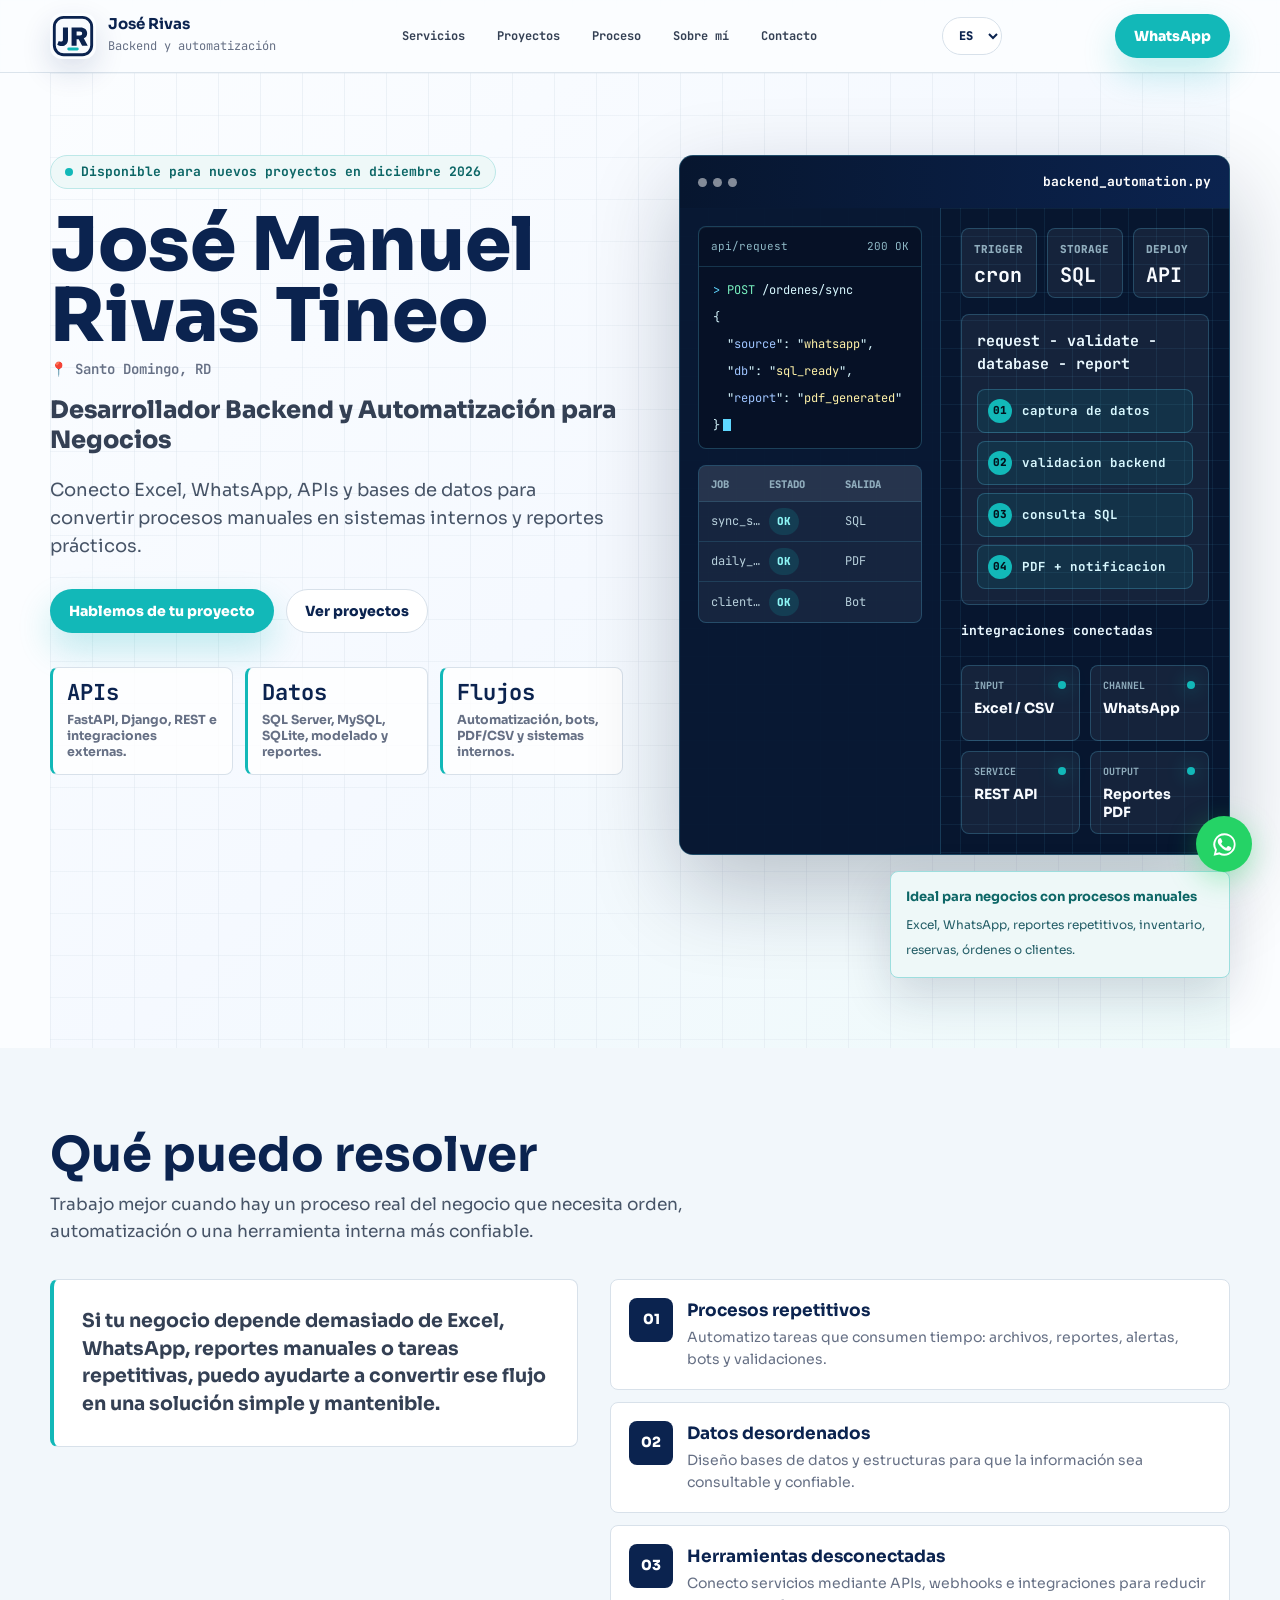
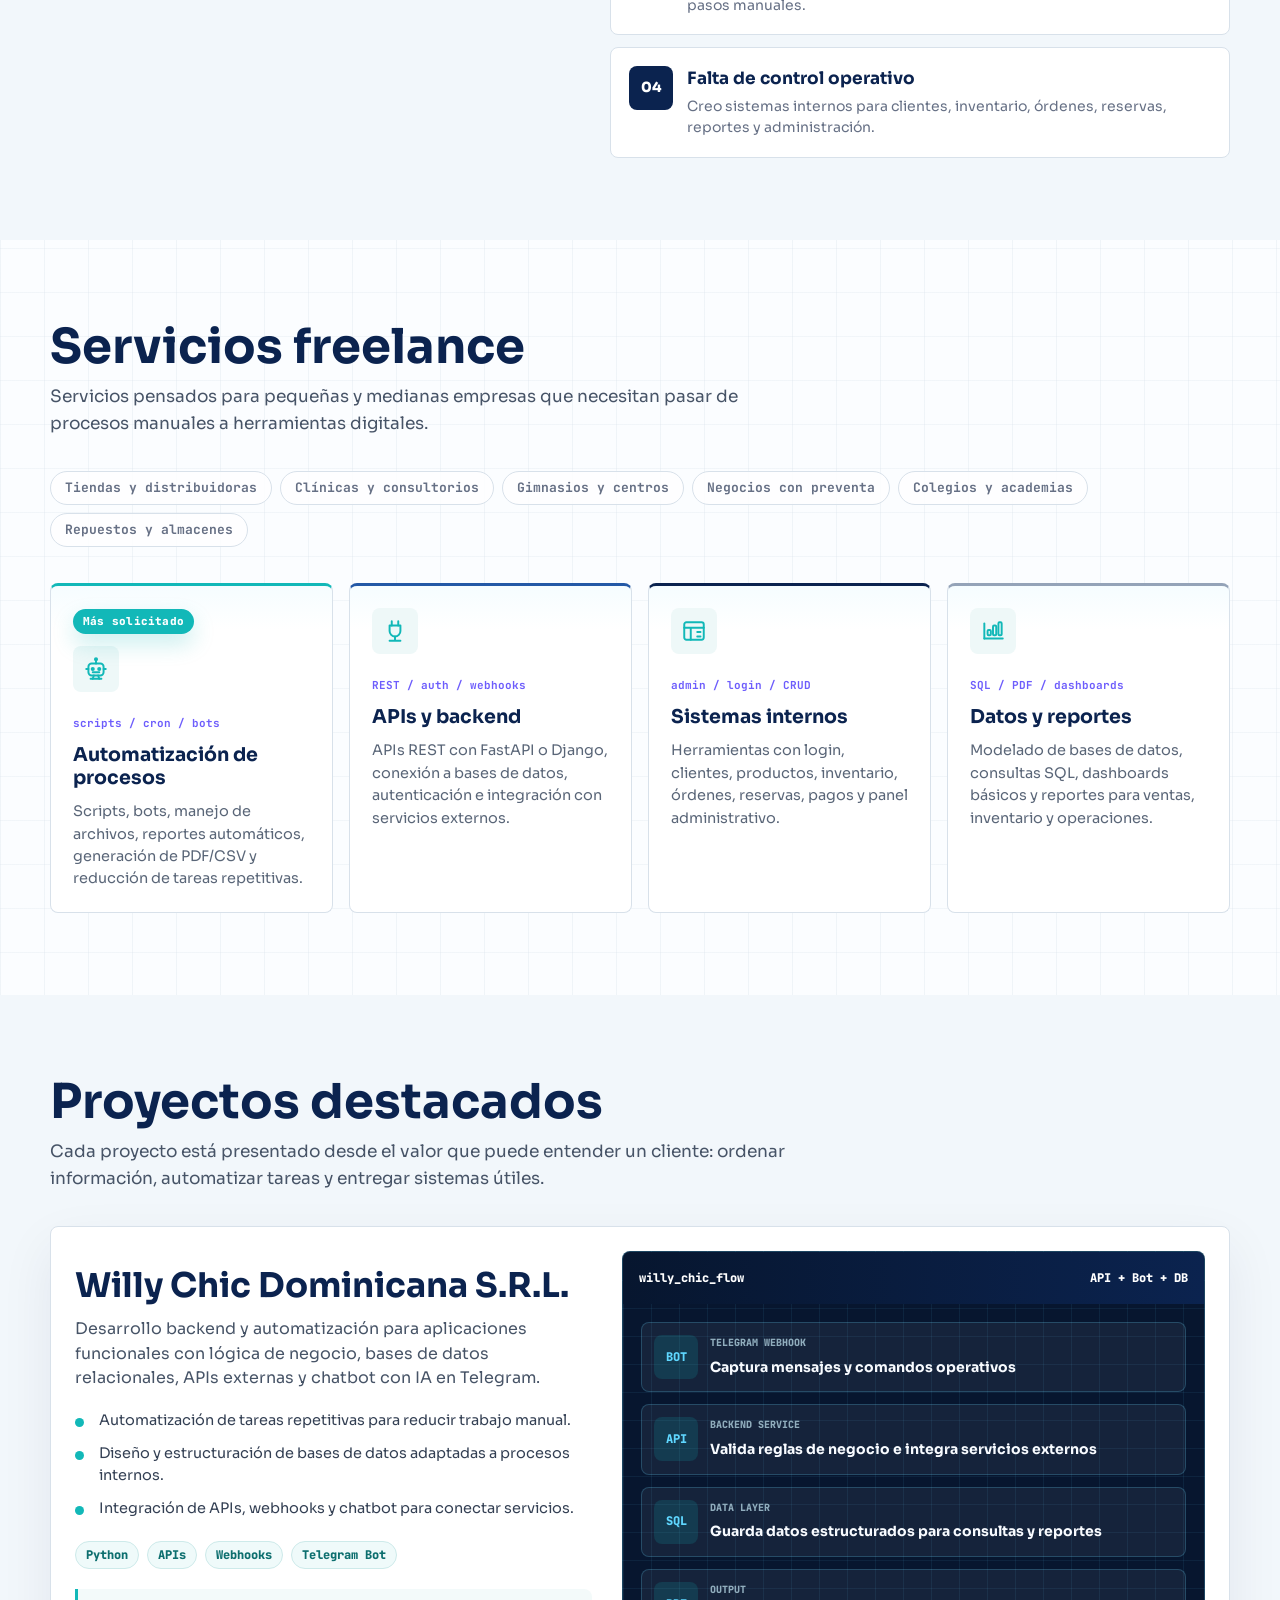
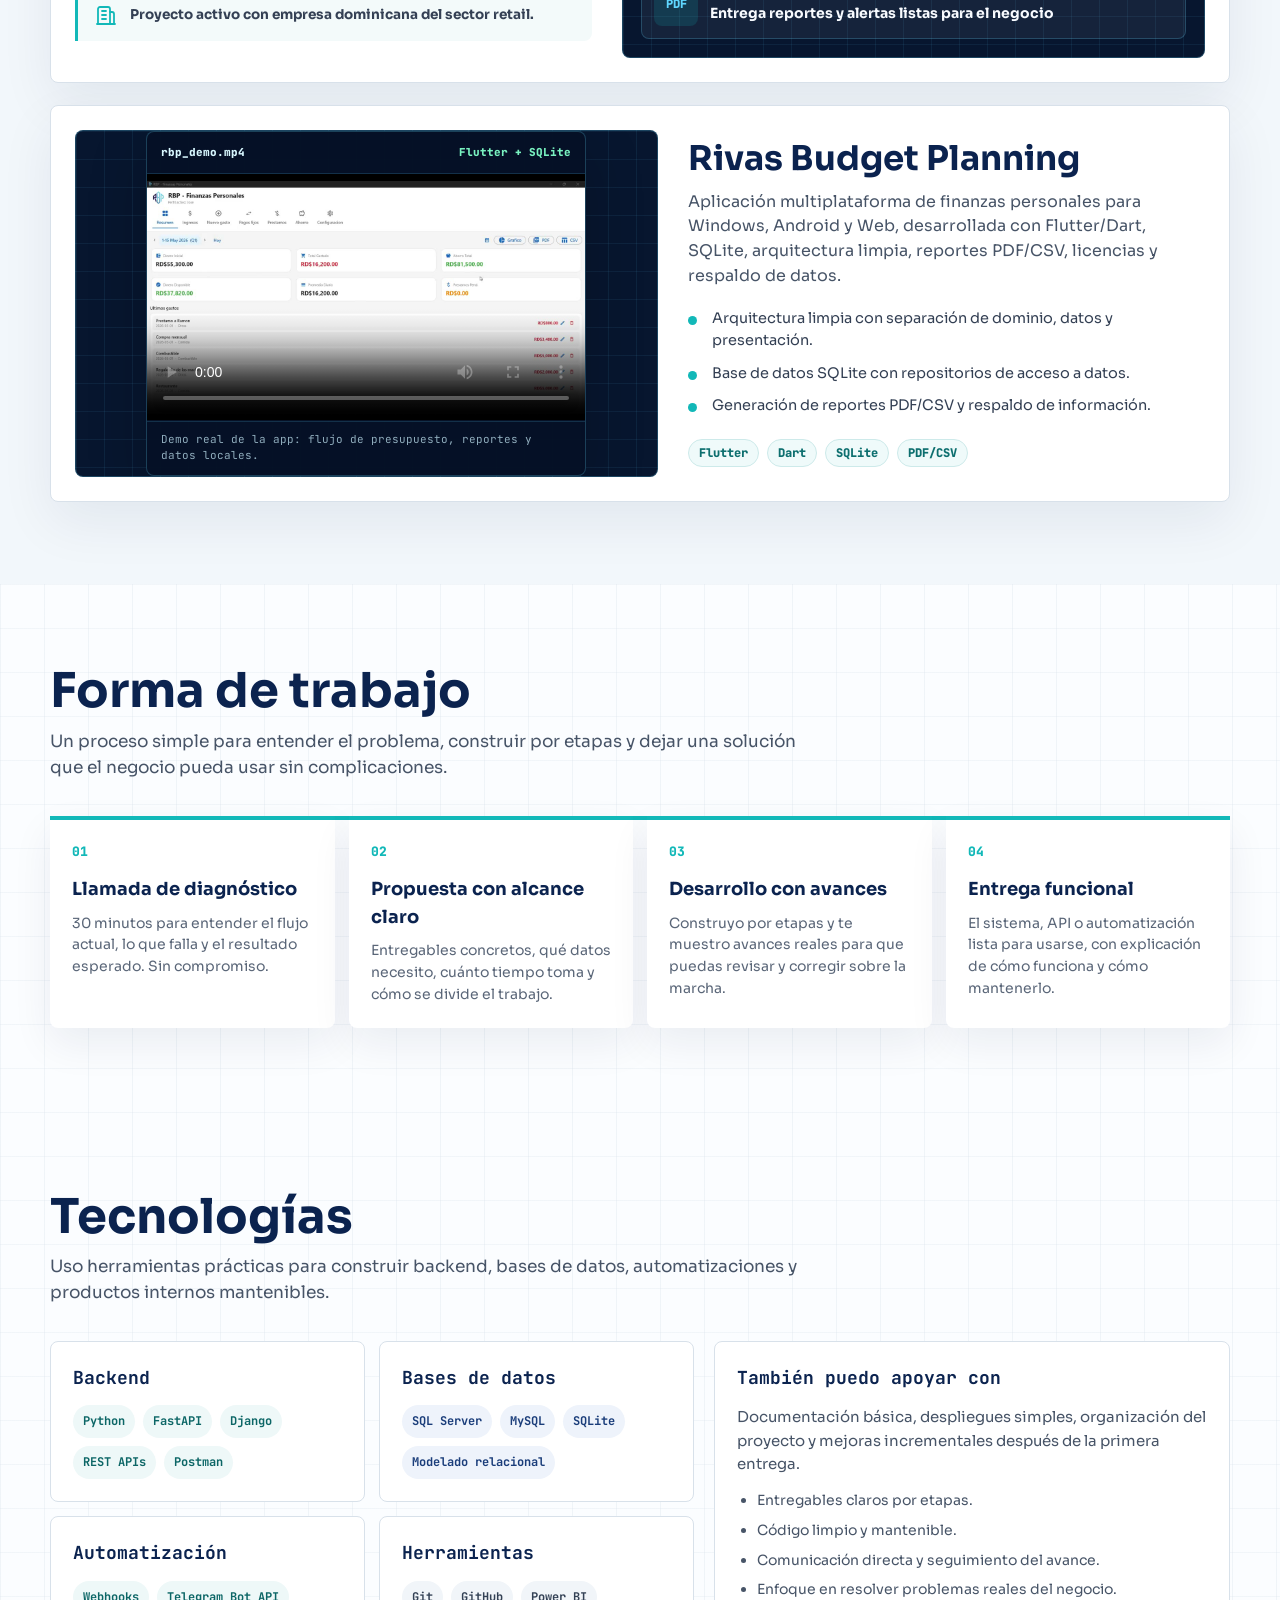
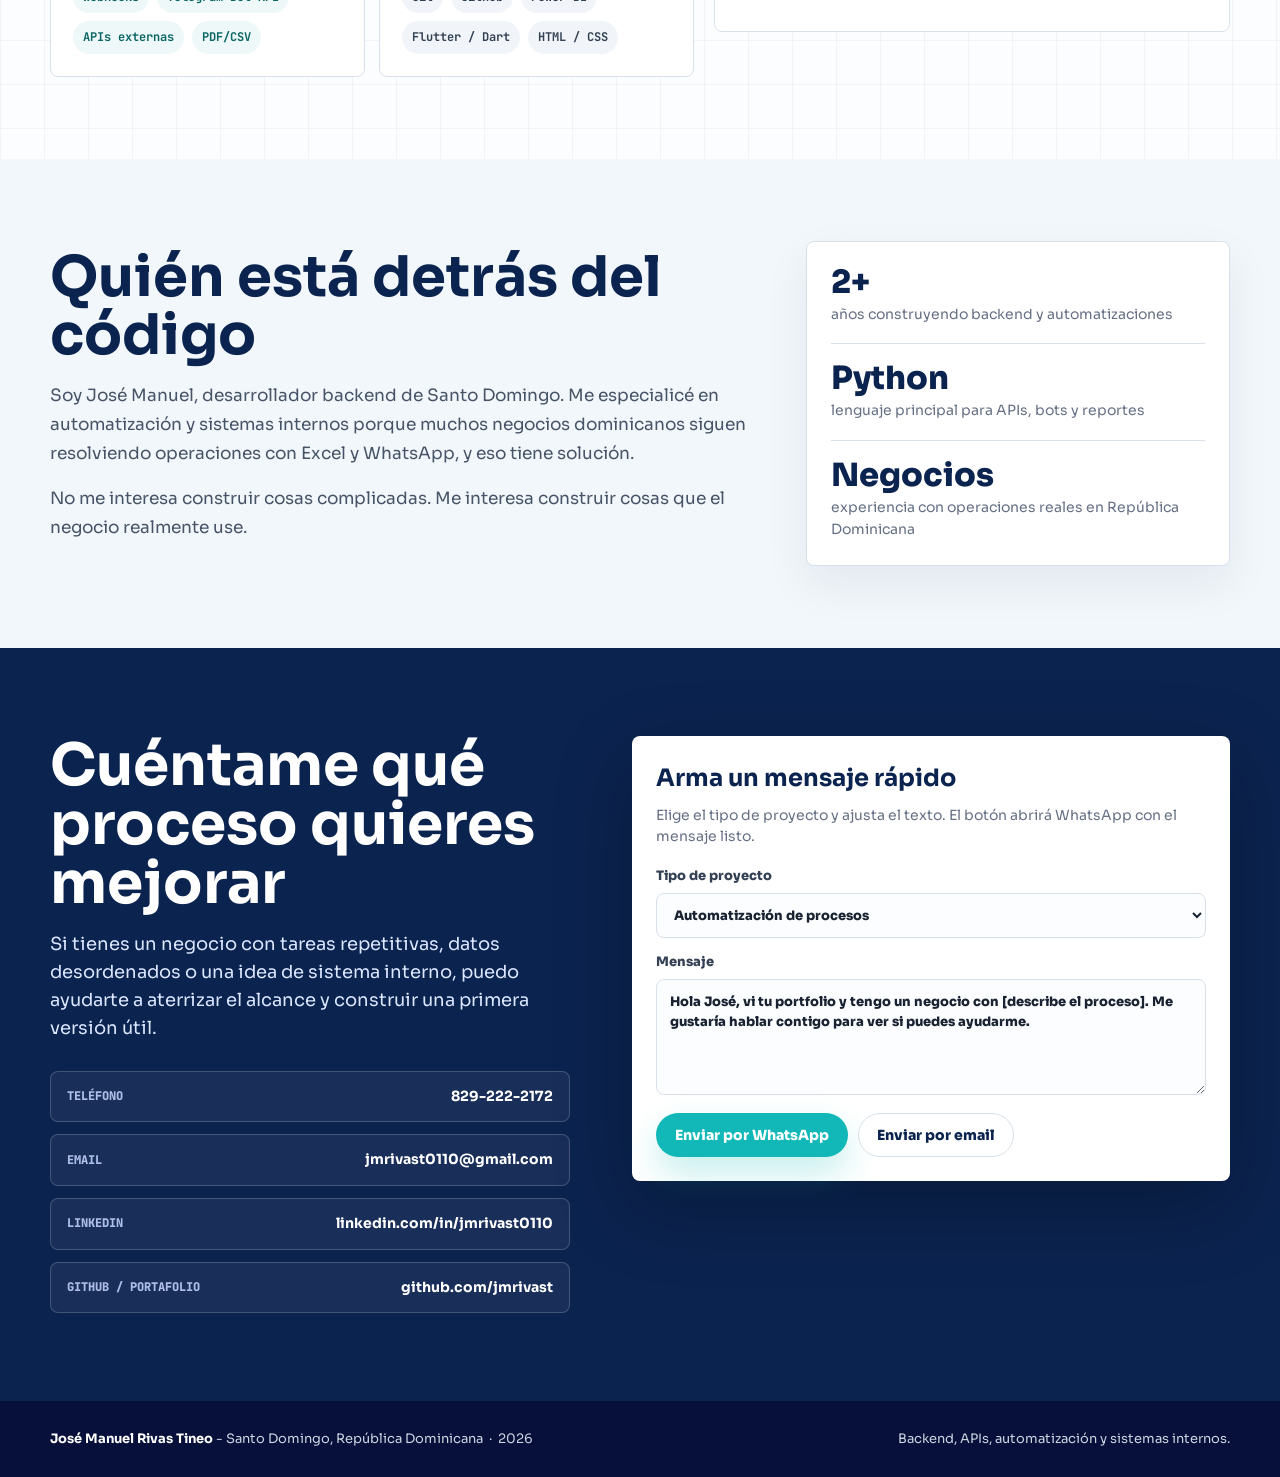
==== commit fe13f553: "Selector de idiomas" ====
--- a/index.html
+++ b/index.html
@@ -152,6 +152,42 @@
       outline: none;
     }
 
+    .language-switch {
+      display: inline-flex;
+      align-items: center;
+    }
+
+    .language-switch select {
+      min-height: 38px;
+      border: 1px solid var(--line);
+      border-radius: 999px;
+      background: rgba(255, 255, 255, 0.88);
+      color: var(--navy);
+      font-family: var(--font-mono);
+      font-size: 12px;
+      font-weight: 800;
+      padding: 0 12px;
+      cursor: pointer;
+      outline: none;
+    }
+
+    .language-switch select:focus-visible {
+      border-color: var(--teal);
+      box-shadow: 0 0 0 4px rgba(18, 184, 184, 0.12);
+    }
+
+    .sr-only {
+      position: absolute;
+      width: 1px;
+      height: 1px;
+      padding: 0;
+      margin: -1px;
+      overflow: hidden;
+      clip: rect(0, 0, 0, 0);
+      white-space: nowrap;
+      border: 0;
+    }
+
     .menu-toggle {
       display: none;
       width: 42px;
@@ -1988,25 +2024,33 @@
         </svg>
         <span class="brand-text">
           <strong>José Rivas</strong>
-          <span>Backend y automatización</span>
+          <span data-i18n="brand.subtitle">Backend y automatización</span>
         </span>
       </a>
 
-      <button class="menu-toggle" type="button" aria-label="Abrir menú" aria-expanded="false">
+      <button class="menu-toggle" type="button" aria-label="Abrir menú" aria-expanded="false" data-i18n-attr="aria-label:nav.menu">
         <span></span>
         <span></span>
         <span></span>
       </button>
 
       <div class="nav-links">
-        <a href="#servicios">Servicios</a>
-        <a href="#proyectos">Proyectos</a>
-        <a href="#proceso">Proceso</a>
-        <a href="#sobre-mi">Sobre mí</a>
-        <a href="#contacto">Contacto</a>
+        <a href="#servicios" data-i18n="nav.services">Servicios</a>
+        <a href="#proyectos" data-i18n="nav.projects">Proyectos</a>
+        <a href="#proceso" data-i18n="nav.process">Proceso</a>
+        <a href="#sobre-mi" data-i18n="nav.about">Sobre mí</a>
+        <a href="#contacto" data-i18n="nav.contact">Contacto</a>
       </div>
 
-      <a class="button button-primary" href="https://wa.me/18292222172?text=Hola%20Jos%C3%A9%2C%20quiero%20hablar%20sobre%20un%20proyecto%20freelance." target="_blank" rel="noopener noreferrer">WhatsApp</a>
+      <div class="language-switch">
+        <label class="sr-only" for="languageSelect" data-i18n="language.label">Idioma</label>
+        <select id="languageSelect" aria-label="Idioma">
+          <option value="es">ES</option>
+          <option value="en">EN</option>
+        </select>
+      </div>
+
+      <a class="button button-primary" id="navWhatsappLink" data-i18n="nav.whatsapp" href="https://wa.me/18292222172?text=Hola%20Jos%C3%A9%2C%20quiero%20hablar%20sobre%20un%20proyecto%20freelance." target="_blank" rel="noopener noreferrer">WhatsApp</a>
     </nav>
   </header>
 
@@ -2015,32 +2059,32 @@
       <div class="hero-copy">
         <div class="availability-badge">
           <span class="availability-dot"></span>
-          <span>Disponible para nuevos proyectos <strong id="availability-date">en abril 2026</strong></span>
+          <span><span data-i18n="availability.prefix">Disponible para nuevos proyectos</span> <strong id="availability-date">en abril 2026</strong></span>
         </div>
         <h1 id="hero-title">José Manuel Rivas Tineo</h1>
-        <p class="hero-location">📍 Santo Domingo, RD</p>
-        <p class="hero-title">Desarrollador Backend y Automatización para Negocios</p>
+        <p class="hero-location" data-i18n="hero.location">📍 Santo Domingo, RD</p>
+        <p class="hero-title" data-i18n="hero.title">Desarrollador Backend y Automatización para Negocios</p>
         <p class="hero-summary">
-          Conecto Excel, WhatsApp, APIs y bases de datos para convertir procesos manuales en sistemas internos y reportes prácticos.
+          <span data-i18n="hero.summary">Conecto Excel, WhatsApp, APIs y bases de datos para convertir procesos manuales en sistemas internos y reportes prácticos.</span>
         </p>
 
         <div class="hero-actions">
-          <a class="button button-primary" href="#contacto">Hablemos de tu proyecto</a>
-          <a class="button button-secondary" href="#proyectos">Ver proyectos</a>
+          <a class="button button-primary" href="#contacto" data-i18n="hero.ctaPrimary">Hablemos de tu proyecto</a>
+          <a class="button button-secondary" href="#proyectos" data-i18n="hero.ctaSecondary">Ver proyectos</a>
         </div>
 
         <div class="signal-row" aria-label="Áreas de especialidad">
           <div class="signal">
             <strong>APIs</strong>
-            <span>FastAPI, Django, REST e integraciones externas.</span>
+            <span data-i18n="hero.signalApis">FastAPI, Django, REST e integraciones externas.</span>
           </div>
           <div class="signal">
-            <strong>Datos</strong>
-            <span>SQL Server, MySQL, SQLite, modelado y reportes.</span>
+            <strong data-i18n="hero.signalDataTitle">Datos</strong>
+            <span data-i18n="hero.signalData">SQL Server, MySQL, SQLite, modelado y reportes.</span>
           </div>
           <div class="signal">
-            <strong>Flujos</strong>
-            <span>Automatización, bots, PDF/CSV y sistemas internos.</span>
+            <strong data-i18n="hero.signalFlowsTitle">Flujos</strong>
+            <span data-i18n="hero.signalFlows">Automatización, bots, PDF/CSV y sistemas internos.</span>
           </div>
         </div>
       </div>
@@ -2070,7 +2114,7 @@
               </div>
 
               <div class="data-table" aria-label="Estado de jobs automatizados">
-                <div class="table-row header"><span>Job</span><span>Estado</span><span>Salida</span></div>
+                <div class="table-row header"><span>Job</span><span data-i18n="mock.status">Estado</span><span data-i18n="mock.output">Salida</span></div>
                 <div class="table-row"><span>sync_stock</span><span class="status">OK</span><span>SQL</span></div>
                 <div class="table-row"><span>daily_report</span><span class="status">OK</span><span>PDF</span></div>
                 <div class="table-row"><span>client_alert</span><span class="status">OK</span><span>Bot</span></div>
@@ -2085,22 +2129,22 @@
               </div>
 
               <div class="pipeline">
-                <h3>request - validate - database - report</h3>
+                <h3 data-i18n="mock.pipelineTitle">request - validate - database - report</h3>
                 <div class="flow">
-                  <div class="flow-step"><span>01</span><strong>captura de datos</strong></div>
-                  <div class="flow-step"><span>02</span><strong>validacion backend</strong></div>
-                  <div class="flow-step"><span>03</span><strong>consulta SQL</strong></div>
-                  <div class="flow-step"><span>04</span><strong>PDF + notificacion</strong></div>
+                  <div class="flow-step"><span>01</span><strong data-i18n="mock.flow1">captura de datos</strong></div>
+                  <div class="flow-step"><span>02</span><strong data-i18n="mock.flow2">validacion backend</strong></div>
+                  <div class="flow-step"><span>03</span><strong data-i18n="mock.flow3">consulta SQL</strong></div>
+                  <div class="flow-step"><span>04</span><strong data-i18n="mock.flow4">PDF + notificacion</strong></div>
                 </div>
               </div>
 
               <div class="integration-map">
-                <h3>integraciones conectadas</h3>
+                <h3 data-i18n="mock.integrations">integraciones conectadas</h3>
                 <div class="node-grid">
                   <div class="tech-node"><span>input</span><strong>Excel / CSV</strong></div>
                   <div class="tech-node"><span>channel</span><strong>WhatsApp</strong></div>
                   <div class="tech-node"><span>service</span><strong>REST API</strong></div>
-                  <div class="tech-node"><span>output</span><strong>Reportes PDF</strong></div>
+                  <div class="tech-node"><span>output</span><strong data-i18n="mock.pdfReports">Reportes PDF</strong></div>
                 </div>
               </div>
             </div>
@@ -2108,8 +2152,8 @@
         </div>
 
         <div class="floating-note">
-          <strong>Ideal para negocios con procesos manuales</strong>
-          <span>Excel, WhatsApp, reportes repetitivos, inventario, reservas, órdenes o clientes.</span>
+          <strong data-i18n="floating.title">Ideal para negocios con procesos manuales</strong>
+          <span data-i18n="floating.text">Excel, WhatsApp, reportes repetitivos, inventario, reservas, órdenes o clientes.</span>
         </div>
       </div>
     </section>
@@ -2117,14 +2161,14 @@
     <section class="section alt" id="resolver">
       <div class="section-inner">
         <div class="section-head">
-          <h2>Qué puedo resolver</h2>
-          <p>Trabajo mejor cuando hay un proceso real del negocio que necesita orden, automatización o una herramienta interna más confiable.</p>
+          <h2 data-i18n="resolver.title">Qué puedo resolver</h2>
+          <p data-i18n="resolver.subtitle">Trabajo mejor cuando hay un proceso real del negocio que necesita orden, automatización o una herramienta interna más confiable.</p>
         </div>
 
         <div class="problem-layout">
           <div class="problem-statement">
             <p>
-              Si tu negocio depende demasiado de Excel, WhatsApp, reportes manuales o tareas repetitivas, puedo ayudarte a convertir ese flujo en una solución simple y mantenible.
+              <span data-i18n="resolver.statement">Si tu negocio depende demasiado de Excel, WhatsApp, reportes manuales o tareas repetitivas, puedo ayudarte a convertir ese flujo en una solución simple y mantenible.</span>
             </p>
           </div>
 
@@ -2132,29 +2176,29 @@
             <article class="problem-item">
               <span class="number">01</span>
               <div>
-                <h3>Procesos repetitivos</h3>
-                <p>Automatizo tareas que consumen tiempo: archivos, reportes, alertas, bots y validaciones.</p>
+                <h3 data-i18n="resolver.item1Title">Procesos repetitivos</h3>
+                <p data-i18n="resolver.item1Text">Automatizo tareas que consumen tiempo: archivos, reportes, alertas, bots y validaciones.</p>
               </div>
             </article>
             <article class="problem-item">
               <span class="number">02</span>
               <div>
-                <h3>Datos desordenados</h3>
-                <p>Diseño bases de datos y estructuras para que la información sea consultable y confiable.</p>
+                <h3 data-i18n="resolver.item2Title">Datos desordenados</h3>
+                <p data-i18n="resolver.item2Text">Diseño bases de datos y estructuras para que la información sea consultable y confiable.</p>
               </div>
             </article>
             <article class="problem-item">
               <span class="number">03</span>
               <div>
-                <h3>Herramientas desconectadas</h3>
-                <p>Conecto servicios mediante APIs, webhooks e integraciones para reducir pasos manuales.</p>
+                <h3 data-i18n="resolver.item3Title">Herramientas desconectadas</h3>
+                <p data-i18n="resolver.item3Text">Conecto servicios mediante APIs, webhooks e integraciones para reducir pasos manuales.</p>
               </div>
             </article>
             <article class="problem-item">
               <span class="number">04</span>
               <div>
-                <h3>Falta de control operativo</h3>
-                <p>Creo sistemas internos para clientes, inventario, órdenes, reservas, reportes y administración.</p>
+                <h3 data-i18n="resolver.item4Title">Falta de control operativo</h3>
+                <p data-i18n="resolver.item4Text">Creo sistemas internos para clientes, inventario, órdenes, reservas, reportes y administración.</p>
               </div>
             </article>
           </div>
@@ -2165,22 +2209,22 @@
     <section class="section" id="servicios">
       <div class="section-inner">
         <div class="section-head">
-          <h2>Servicios freelance</h2>
-          <p>Servicios pensados para pequeñas y medianas empresas que necesitan pasar de procesos manuales a herramientas digitales.</p>
+          <h2 data-i18n="services.title">Servicios freelance</h2>
+          <p data-i18n="services.subtitle">Servicios pensados para pequeñas y medianas empresas que necesitan pasar de procesos manuales a herramientas digitales.</p>
         </div>
 
         <div class="client-types" aria-label="Tipos de negocios con los que puedo trabajar">
-          <span>Tiendas y distribuidoras</span>
-          <span>Clínicas y consultorios</span>
-          <span>Gimnasios y centros</span>
-          <span>Negocios con preventa</span>
-          <span>Colegios y academias</span>
-          <span>Repuestos y almacenes</span>
+          <span data-i18n="clientTypes.retail">Tiendas y distribuidoras</span>
+          <span data-i18n="clientTypes.clinics">Clínicas y consultorios</span>
+          <span data-i18n="clientTypes.gyms">Gimnasios y centros</span>
+          <span data-i18n="clientTypes.presales">Negocios con preventa</span>
+          <span data-i18n="clientTypes.schools">Colegios y academias</span>
+          <span data-i18n="clientTypes.parts">Repuestos y almacenes</span>
         </div>
 
         <div class="service-grid">
           <article class="service-card">
-            <span class="badge-top">Más solicitado</span>
+            <span class="badge-top" data-i18n="services.badge">Más solicitado</span>
             <div class="service-icon" aria-hidden="true">
               <svg viewBox="0 0 24 24" fill="none" stroke="currentColor" stroke-width="1.8" stroke-linecap="round" stroke-linejoin="round">
                 <path d="M12 4v3"></path>
@@ -2195,8 +2239,8 @@
               </svg>
             </div>
             <span class="service-meta">scripts / cron / bots</span>
-            <h3>Automatización de procesos</h3>
-            <p>Scripts, bots, manejo de archivos, reportes automáticos, generación de PDF/CSV y reducción de tareas repetitivas.</p>
+            <h3 data-i18n="services.automationTitle">Automatización de procesos</h3>
+            <p data-i18n="services.automationText">Scripts, bots, manejo de archivos, reportes automáticos, generación de PDF/CSV y reducción de tareas repetitivas.</p>
           </article>
           <article class="service-card">
             <div class="service-icon" aria-hidden="true">
@@ -2206,8 +2250,8 @@
               </svg>
             </div>
             <span class="service-meta">REST / auth / webhooks</span>
-            <h3>APIs y backend</h3>
-            <p>APIs REST con FastAPI o Django, conexión a bases de datos, autenticación e integración con servicios externos.</p>
+            <h3 data-i18n="services.apiTitle">APIs y backend</h3>
+            <p data-i18n="services.apiText">APIs REST con FastAPI o Django, conexión a bases de datos, autenticación e integración con servicios externos.</p>
           </article>
           <article class="service-card">
             <div class="service-icon" aria-hidden="true">
@@ -2217,8 +2261,8 @@
               </svg>
             </div>
             <span class="service-meta">admin / login / CRUD</span>
-            <h3>Sistemas internos</h3>
-            <p>Herramientas con login, clientes, productos, inventario, órdenes, reservas, pagos y panel administrativo.</p>
+            <h3 data-i18n="services.systemsTitle">Sistemas internos</h3>
+            <p data-i18n="services.systemsText">Herramientas con login, clientes, productos, inventario, órdenes, reservas, pagos y panel administrativo.</p>
           </article>
           <article class="service-card">
             <div class="service-icon" aria-hidden="true">
@@ -2231,8 +2275,8 @@
               </svg>
             </div>
             <span class="service-meta">SQL / PDF / dashboards</span>
-            <h3>Datos y reportes</h3>
-            <p>Modelado de bases de datos, consultas SQL, dashboards básicos y reportes para ventas, inventario y operaciones.</p>
+            <h3 data-i18n="services.dataTitle">Datos y reportes</h3>
+            <p data-i18n="services.dataText">Modelado de bases de datos, consultas SQL, dashboards básicos y reportes para ventas, inventario y operaciones.</p>
           </article>
         </div>
       </div>
@@ -2241,19 +2285,19 @@
     <section class="section alt" id="proyectos">
       <div class="section-inner">
         <div class="section-head">
-          <h2>Proyectos destacados</h2>
-          <p>Cada proyecto está presentado desde el valor que puede entender un cliente: ordenar información, automatizar tareas y entregar sistemas útiles.</p>
+          <h2 data-i18n="projects.title">Proyectos destacados</h2>
+          <p data-i18n="projects.subtitle">Cada proyecto está presentado desde el valor que puede entender un cliente: ordenar información, automatizar tareas y entregar sistemas útiles.</p>
         </div>
 
         <div class="project-stack">
           <article class="project-card">
             <div class="project-copy">
               <h3>Willy Chic Dominicana S.R.L.</h3>
-              <p>Desarrollo backend y automatización para aplicaciones funcionales con lógica de negocio, bases de datos relacionales, APIs externas y chatbot con IA en Telegram.</p>
+              <p data-i18n="projects.willyText">Desarrollo backend y automatización para aplicaciones funcionales con lógica de negocio, bases de datos relacionales, APIs externas y chatbot con IA en Telegram.</p>
               <ul>
-                <li>Automatización de tareas repetitivas para reducir trabajo manual.</li>
-                <li>Diseño y estructuración de bases de datos adaptadas a procesos internos.</li>
-                <li>Integración de APIs, webhooks y chatbot para conectar servicios.</li>
+                <li data-i18n="projects.willyBullet1">Automatización de tareas repetitivas para reducir trabajo manual.</li>
+                <li data-i18n="projects.willyBullet2">Diseño y estructuración de bases de datos adaptadas a procesos internos.</li>
+                <li data-i18n="projects.willyBullet3">Integración de APIs, webhooks y chatbot para conectar servicios.</li>
               </ul>
               <div class="tag-row">
                 <span class="tag">Python</span>
@@ -2267,7 +2311,7 @@
                   <path d="M16 9h2a2 2 0 0 1 2 2v10"></path>
                   <path d="M8 8h4M8 12h4M8 16h4M3 21h18"></path>
                 </svg>
-                <p>Proyecto activo con empresa dominicana del sector retail.</p>
+                <p data-i18n="projects.willyNote">Proyecto activo con empresa dominicana del sector retail.</p>
               </div>
             </div>
 
@@ -2280,19 +2324,19 @@
                 <div class="project-flow">
                   <div class="project-node">
                     <div class="project-node-icon">BOT</div>
-                    <div><span>telegram webhook</span><strong>Captura mensajes y comandos operativos</strong></div>
+                    <div><span>telegram webhook</span><strong data-i18n="projects.nodeBot">Captura mensajes y comandos operativos</strong></div>
                   </div>
                   <div class="project-node">
                     <div class="project-node-icon">API</div>
-                    <div><span>backend service</span><strong>Valida reglas de negocio e integra servicios externos</strong></div>
+                    <div><span>backend service</span><strong data-i18n="projects.nodeApi">Valida reglas de negocio e integra servicios externos</strong></div>
                   </div>
                   <div class="project-node">
                     <div class="project-node-icon">SQL</div>
-                    <div><span>data layer</span><strong>Guarda datos estructurados para consultas y reportes</strong></div>
+                    <div><span>data layer</span><strong data-i18n="projects.nodeSql">Guarda datos estructurados para consultas y reportes</strong></div>
                   </div>
                   <div class="project-node">
                     <div class="project-node-icon">PDF</div>
-                    <div><span>output</span><strong>Entrega reportes y alertas listas para el negocio</strong></div>
+                    <div><span>output</span><strong data-i18n="projects.nodePdf">Entrega reportes y alertas listas para el negocio</strong></div>
                   </div>
                 </div>
               </div>
@@ -2302,11 +2346,11 @@
           <article class="project-card">
             <div class="project-copy">
               <h3>Rivas Budget Planning</h3>
-              <p>Aplicación multiplataforma de finanzas personales para Windows, Android y Web, desarrollada con Flutter/Dart, SQLite, arquitectura limpia, reportes PDF/CSV, licencias y respaldo de datos.</p>
+              <p data-i18n="projects.rbpText">Aplicación multiplataforma de finanzas personales para Windows, Android y Web, desarrollada con Flutter/Dart, SQLite, arquitectura limpia, reportes PDF/CSV, licencias y respaldo de datos.</p>
               <ul>
-                <li>Arquitectura limpia con separación de dominio, datos y presentación.</li>
-                <li>Base de datos SQLite con repositorios de acceso a datos.</li>
-                <li>Generación de reportes PDF/CSV y respaldo de información.</li>
+                <li data-i18n="projects.rbpBullet1">Arquitectura limpia con separación de dominio, datos y presentación.</li>
+                <li data-i18n="projects.rbpBullet2">Base de datos SQLite con repositorios de acceso a datos.</li>
+                <li data-i18n="projects.rbpBullet3">Generación de reportes PDF/CSV y respaldo de información.</li>
               </ul>
               <div class="tag-row">
                 <span class="tag">Flutter</span>
@@ -2324,9 +2368,9 @@
                 </div>
                 <video class="rbp-demo-video" controls preload="metadata" playsinline poster="assets/rbp-demo-poster.jpg">
                   <source src="assets/rbp-demo.mp4" type="video/mp4">
-                  Tu navegador no soporta video HTML5.
+                  <span data-i18n="projects.videoFallback">Tu navegador no soporta video HTML5.</span>
                 </video>
-                <p class="video-caption">Demo real de la app: flujo de presupuesto, reportes y datos locales.</p>
+                <p class="video-caption" data-i18n="projects.videoCaption">Demo real de la app: flujo de presupuesto, reportes y datos locales.</p>
               </div>
             </div>
           </article>
@@ -2338,30 +2382,30 @@
     <section class="section" id="proceso">
       <div class="section-inner">
         <div class="section-head">
-          <h2>Forma de trabajo</h2>
-          <p>Un proceso simple para entender el problema, construir por etapas y dejar una solución que el negocio pueda usar sin complicaciones.</p>
+          <h2 data-i18n="process.title">Forma de trabajo</h2>
+          <p data-i18n="process.subtitle">Un proceso simple para entender el problema, construir por etapas y dejar una solución que el negocio pueda usar sin complicaciones.</p>
         </div>
 
         <div class="process-grid">
           <article class="process-step">
             <span>01</span>
-            <h3>Llamada de diagnóstico</h3>
-            <p>30 minutos para entender el flujo actual, lo que falla y el resultado esperado. Sin compromiso.</p>
+            <h3 data-i18n="process.step1Title">Llamada de diagnóstico</h3>
+            <p data-i18n="process.step1Text">30 minutos para entender el flujo actual, lo que falla y el resultado esperado. Sin compromiso.</p>
           </article>
           <article class="process-step">
             <span>02</span>
-            <h3>Propuesta con alcance claro</h3>
-            <p>Entregables concretos, qué datos necesito, cuánto tiempo toma y cómo se divide el trabajo.</p>
+            <h3 data-i18n="process.step2Title">Propuesta con alcance claro</h3>
+            <p data-i18n="process.step2Text">Entregables concretos, qué datos necesito, cuánto tiempo toma y cómo se divide el trabajo.</p>
           </article>
           <article class="process-step">
             <span>03</span>
-            <h3>Desarrollo con avances</h3>
-            <p>Construyo por etapas y te muestro avances reales para que puedas revisar y corregir sobre la marcha.</p>
+            <h3 data-i18n="process.step3Title">Desarrollo con avances</h3>
+            <p data-i18n="process.step3Text">Construyo por etapas y te muestro avances reales para que puedas revisar y corregir sobre la marcha.</p>
           </article>
           <article class="process-step">
             <span>04</span>
-            <h3>Entrega funcional</h3>
-            <p>El sistema, API o automatización lista para usarse, con explicación de cómo funciona y cómo mantenerlo.</p>
+            <h3 data-i18n="process.step4Title">Entrega funcional</h3>
+            <p data-i18n="process.step4Text">El sistema, API o automatización lista para usarse, con explicación de cómo funciona y cómo mantenerlo.</p>
           </article>
         </div>
       </div>
@@ -2370,8 +2414,8 @@
     <section class="section" id="stack">
       <div class="section-inner">
         <div class="section-head">
-          <h2>Tecnologías</h2>
-          <p>Uso herramientas prácticas para construir backend, bases de datos, automatizaciones y productos internos mantenibles.</p>
+          <h2 data-i18n="stack.title">Tecnologías</h2>
+          <p data-i18n="stack.subtitle">Uso herramientas prácticas para construir backend, bases de datos, automatizaciones y productos internos mantenibles.</p>
         </div>
 
         <div class="tools-layout">
@@ -2387,7 +2431,7 @@
               </div>
             </article>
             <article class="tool-group">
-              <h3>Bases de datos</h3>
+              <h3 data-i18n="stack.databases">Bases de datos</h3>
               <div class="chip-list">
                 <span class="chip">SQL Server</span>
                 <span class="chip">MySQL</span>
@@ -2396,7 +2440,7 @@
               </div>
             </article>
             <article class="tool-group">
-              <h3>Automatización</h3>
+              <h3 data-i18n="stack.automation">Automatización</h3>
               <div class="chip-list">
                 <span class="chip">Webhooks</span>
                 <span class="chip">Telegram Bot API</span>
@@ -2405,7 +2449,7 @@
               </div>
             </article>
             <article class="tool-group">
-              <h3>Herramientas</h3>
+              <h3 data-i18n="stack.tools">Herramientas</h3>
               <div class="chip-list">
                 <span class="chip">Git</span>
                 <span class="chip">GitHub</span>
@@ -2417,13 +2461,13 @@
           </div>
 
           <aside class="work-card">
-            <h3>También puedo apoyar con</h3>
-            <p>Documentación básica, despliegues simples, organización del proyecto y mejoras incrementales después de la primera entrega.</p>
+            <h3 data-i18n="stack.supportTitle">También puedo apoyar con</h3>
+            <p data-i18n="stack.supportText">Documentación básica, despliegues simples, organización del proyecto y mejoras incrementales después de la primera entrega.</p>
             <ul>
-              <li>Entregables claros por etapas.</li>
-              <li>Código limpio y mantenible.</li>
-              <li>Comunicación directa y seguimiento del avance.</li>
-              <li>Enfoque en resolver problemas reales del negocio.</li>
+              <li data-i18n="stack.support1">Entregables claros por etapas.</li>
+              <li data-i18n="stack.support2">Código limpio y mantenible.</li>
+              <li data-i18n="stack.support3">Comunicación directa y seguimiento del avance.</li>
+              <li data-i18n="stack.support4">Enfoque en resolver problemas reales del negocio.</li>
             </ul>
           </aside>
         </div>
@@ -2434,14 +2478,14 @@
       <div class="section-inner">
         <div class="about-layout">
           <div class="about-copy">
-            <h2>Quién está detrás del código</h2>
-            <p>Soy José Manuel, desarrollador backend de Santo Domingo. Me especialicé en automatización y sistemas internos porque muchos negocios dominicanos siguen resolviendo operaciones con Excel y WhatsApp, y eso tiene solución.</p>
-            <p>No me interesa construir cosas complicadas. Me interesa construir cosas que el negocio realmente use.</p>
+            <h2 data-i18n="about.title">Quién está detrás del código</h2>
+            <p data-i18n="about.p1">Soy José Manuel, desarrollador backend de Santo Domingo. Me especialicé en automatización y sistemas internos porque muchos negocios dominicanos siguen resolviendo operaciones con Excel y WhatsApp, y eso tiene solución.</p>
+            <p data-i18n="about.p2">No me interesa construir cosas complicadas. Me interesa construir cosas que el negocio realmente use.</p>
           </div>
           <div class="about-stats" aria-label="Datos rápidos sobre José">
-            <div class="stat-item"><strong>2+</strong><span>años construyendo backend y automatizaciones</span></div>
-            <div class="stat-item"><strong>Python</strong><span>lenguaje principal para APIs, bots y reportes</span></div>
-            <div class="stat-item"><strong>Negocios</strong><span>experiencia con operaciones reales en República Dominicana</span></div>
+            <div class="stat-item"><strong>2+</strong><span data-i18n="about.stat1">años construyendo backend y automatizaciones</span></div>
+            <div class="stat-item"><strong>Python</strong><span data-i18n="about.stat2">lenguaje principal para APIs, bots y reportes</span></div>
+            <div class="stat-item"><strong data-i18n="about.stat3Label">Negocios</strong><span data-i18n="about.stat3">experiencia con operaciones reales en República Dominicana</span></div>
           </div>
         </div>
       </div>
@@ -2450,14 +2494,14 @@
     <section class="contact-section" id="contacto">
       <div class="contact-layout">
         <div class="contact-copy">
-          <h2>Cuéntame qué proceso quieres mejorar</h2>
+          <h2 data-i18n="contact.title">Cuéntame qué proceso quieres mejorar</h2>
           <p>
-            Si tienes un negocio con tareas repetitivas, datos desordenados o una idea de sistema interno, puedo ayudarte a aterrizar el alcance y construir una primera versión útil.
+            <span data-i18n="contact.subtitle">Si tienes un negocio con tareas repetitivas, datos desordenados o una idea de sistema interno, puedo ayudarte a aterrizar el alcance y construir una primera versión útil.</span>
           </p>
 
           <div class="contact-list">
             <a class="contact-link" href="tel:+18292222172">
-              <span>Teléfono</span>
+              <span data-i18n="contact.phone">Teléfono</span>
               <strong>829-222-2172</strong>
             </a>
             <a class="contact-link" href="mailto:jmrivast0110@gmail.com">
@@ -2469,36 +2513,36 @@
               <strong>linkedin.com/in/jmrivast0110</strong>
             </a>
             <a class="contact-link" href="https://github.com/jmrivast" target="_blank" rel="noopener noreferrer">
-              <span>GitHub / Portafolio</span>
+              <span data-i18n="contact.github">GitHub / Portafolio</span>
               <strong>github.com/jmrivast</strong>
             </a>
           </div>
         </div>
 
         <form class="message-card" id="contactForm">
-          <h3>Arma un mensaje rápido</h3>
-          <p>Elige el tipo de proyecto y ajusta el texto. El botón abrirá WhatsApp con el mensaje listo.</p>
+          <h3 data-i18n="form.title">Arma un mensaje rápido</h3>
+          <p data-i18n="form.subtitle">Elige el tipo de proyecto y ajusta el texto. El botón abrirá WhatsApp con el mensaje listo.</p>
 
           <div class="form-grid">
             <label for="projectType">
-              Tipo de proyecto
+              <span data-i18n="form.typeLabel">Tipo de proyecto</span>
               <select id="projectType" name="projectType">
-                <option value="automatizar un proceso repetitivo">Automatización de procesos</option>
-                <option value="crear una API o integración">API o integración</option>
-                <option value="crear un sistema interno para mi negocio">Sistema interno</option>
-                <option value="organizar datos y generar reportes">Datos y reportes</option>
+                <option value="automatizar un proceso repetitivo" data-i18n="form.optionAutomation" data-i18n-value="form.optionAutomationValue">Automatización de procesos</option>
+                <option value="crear una API o integración" data-i18n="form.optionApi" data-i18n-value="form.optionApiValue">API o integración</option>
+                <option value="crear un sistema interno para mi negocio" data-i18n="form.optionSystem" data-i18n-value="form.optionSystemValue">Sistema interno</option>
+                <option value="organizar datos y generar reportes" data-i18n="form.optionData" data-i18n-value="form.optionDataValue">Datos y reportes</option>
               </select>
             </label>
 
             <label for="messageText">
-              Mensaje
+              <span data-i18n="form.messageLabel">Mensaje</span>
               <textarea id="messageText" name="messageText">Hola José, vi tu portfolio y tengo un negocio con [describe el proceso]. Me gustaría hablar contigo para ver si puedes ayudarme.</textarea>
             </label>
           </div>
 
           <div class="message-actions">
-            <a class="button button-primary" id="whatsappLink" href="https://wa.me/18292222172" target="_blank" rel="noopener noreferrer">Enviar por WhatsApp</a>
-            <a class="button button-secondary" id="emailLink" href="mailto:jmrivast0110@gmail.com">Enviar por email</a>
+            <a class="button button-primary" id="whatsappLink" href="https://wa.me/18292222172" target="_blank" rel="noopener noreferrer" data-i18n="form.whatsapp">Enviar por WhatsApp</a>
+            <a class="button button-secondary" id="emailLink" href="mailto:jmrivast0110@gmail.com" data-i18n="form.email">Enviar por email</a>
           </div>
         </form>
       </div>
@@ -2507,12 +2551,12 @@
 
   <footer class="site-footer">
     <div class="footer-inner">
-      <span><strong>José Manuel Rivas Tineo</strong> - Santo Domingo, República Dominicana &nbsp;·&nbsp; <span id="footer-year"></span></span>
-      <span>Backend, APIs, automatización y sistemas internos.</span>
+      <span><strong>José Manuel Rivas Tineo</strong> - <span data-i18n="footer.location">Santo Domingo, República Dominicana</span> &nbsp;·&nbsp; <span id="footer-year"></span></span>
+      <span data-i18n="footer.text">Backend, APIs, automatización y sistemas internos.</span>
     </div>
   </footer>
 
-  <a class="whatsapp-float" href="https://wa.me/18292222172?text=Hola%20Jos%C3%A9%2C%20vi%20tu%20portfolio%20y%20quiero%20hablar%20sobre%20un%20proyecto." target="_blank" rel="noopener noreferrer" aria-label="Contactar por WhatsApp">
+  <a class="whatsapp-float" id="floatingWhatsappLink" href="https://wa.me/18292222172?text=Hola%20Jos%C3%A9%2C%20vi%20tu%20portfolio%20y%20quiero%20hablar%20sobre%20un%20proyecto." target="_blank" rel="noopener noreferrer" aria-label="Contactar por WhatsApp">
     <svg viewBox="0 0 24 24" width="27" height="27" fill="white" aria-hidden="true">
       <path d="M17.47 14.38c-.3-.15-1.76-.87-2.03-.97-.27-.1-.47-.15-.67.15-.2.3-.77.97-.94 1.16-.17.2-.35.22-.64.08-.3-.15-1.26-.46-2.39-1.48-.88-.79-1.48-1.76-1.65-2.06-.17-.3-.02-.46.13-.61.13-.13.3-.35.45-.52.15-.17.2-.3.3-.5.1-.2.05-.37-.03-.52-.07-.15-.67-1.61-.92-2.21-.24-.58-.49-.5-.67-.51h-.57c-.2 0-.52.07-.79.37-.27.3-1.04 1.02-1.04 2.48s1.07 2.88 1.21 3.07c.15.2 2.1 3.2 5.08 4.49.71.31 1.26.49 1.69.63.71.23 1.36.2 1.87.12.57-.09 1.76-.72 2.01-1.41.25-.69.25-1.29.17-1.41-.07-.12-.27-.2-.57-.35Z"></path>
       <path d="M12.03 2a9.94 9.94 0 0 0-8.5 15.1L2.33 22l5.02-1.17A9.96 9.96 0 1 0 12.03 2Zm0 18.16a8.19 8.19 0 0 1-4.18-1.14l-.3-.18-2.98.7.72-2.9-.2-.31a8.22 8.22 0 1 1 6.94 3.83Z"></path>
@@ -2527,22 +2571,273 @@
     const messageText = document.querySelector("#messageText");
     const whatsappLink = document.querySelector("#whatsappLink");
     const emailLink = document.querySelector("#emailLink");
+    const languageSelect = document.querySelector("#languageSelect");
+    const navWhatsappLink = document.querySelector("#navWhatsappLink");
+    const floatingWhatsappLink = document.querySelector("#floatingWhatsappLink");
     const phoneNumber = "18292222172";
     const email = "jmrivast0110@gmail.com";
-    document.getElementById('footer-year').textContent = new Date().getFullYear();
-
+    const footerYear = document.querySelector("#footer-year");
     const availabilityDate = document.querySelector("#availability-date");
-    if (availabilityDate) {
+    const metaDescription = document.querySelector('meta[name="description"]');
+    const ogDescription = document.querySelector('meta[property="og:description"]');
+    const ogTitle = document.querySelector('meta[property="og:title"]');
+    const originalText = {};
+    const originalValues = {};
+    const originalAttrs = {};
+    const monthsByLanguage = {
+      es: ["enero", "febrero", "marzo", "abril", "mayo", "junio", "julio", "agosto", "septiembre", "octubre", "noviembre", "diciembre"],
+      en: ["January", "February", "March", "April", "May", "June", "July", "August", "September", "October", "November", "December"]
+    };
+    const translations = {
+      en: {
+        "brand.subtitle": "Backend and automation",
+        "nav.menu": "Open menu",
+        "nav.services": "Services",
+        "nav.projects": "Projects",
+        "nav.process": "Process",
+        "nav.about": "About",
+        "nav.contact": "Contact",
+        "nav.whatsapp": "WhatsApp",
+        "language.label": "Language",
+        "availability.prefix": "Available for new projects",
+        "hero.title": "Backend Developer and Business Automation",
+        "hero.location": "📍 Santo Domingo, DR",
+        "hero.summary": "I connect Excel, WhatsApp, APIs, and databases to turn manual processes into internal systems and practical reports.",
+        "hero.ctaPrimary": "Let's talk about your project",
+        "hero.ctaSecondary": "View projects",
+        "hero.signalApis": "FastAPI, Django, REST, and external integrations.",
+        "hero.signalDataTitle": "Data",
+        "hero.signalData": "SQL Server, MySQL, SQLite, data modeling, and reports.",
+        "hero.signalFlowsTitle": "Flows",
+        "hero.signalFlows": "Automation, bots, PDF/CSV, and internal systems.",
+        "mock.status": "Status",
+        "mock.output": "Output",
+        "mock.pipelineTitle": "request - validate - database - report",
+        "mock.flow1": "data capture",
+        "mock.flow2": "backend validation",
+        "mock.flow3": "SQL query",
+        "mock.flow4": "PDF + notification",
+        "mock.integrations": "connected integrations",
+        "mock.pdfReports": "PDF reports",
+        "floating.title": "Ideal for businesses with manual processes",
+        "floating.text": "Excel, WhatsApp, repetitive reports, inventory, reservations, orders, or clients.",
+        "resolver.title": "What I Can Solve",
+        "resolver.subtitle": "I work best when there is a real business process that needs order, automation, or a more reliable internal tool.",
+        "resolver.statement": "If your business depends too much on Excel, WhatsApp, manual reports, or repetitive tasks, I can help turn that workflow into a simple and maintainable solution.",
+        "resolver.item1Title": "Repetitive processes",
+        "resolver.item1Text": "I automate time-consuming tasks: files, reports, alerts, bots, and validations.",
+        "resolver.item2Title": "Messy data",
+        "resolver.item2Text": "I design databases and structures so information becomes searchable and reliable.",
+        "resolver.item3Title": "Disconnected tools",
+        "resolver.item3Text": "I connect services through APIs, webhooks, and integrations to reduce manual steps.",
+        "resolver.item4Title": "Lack of operational control",
+        "resolver.item4Text": "I build internal systems for clients, inventory, orders, reservations, reports, and administration.",
+        "services.title": "Freelance Services",
+        "services.subtitle": "Services for small and medium businesses that need to move from manual processes to digital tools.",
+        "clientTypes.retail": "Stores and distributors",
+        "clientTypes.clinics": "Clinics and practices",
+        "clientTypes.gyms": "Gyms and centers",
+        "clientTypes.presales": "Pre-sale businesses",
+        "clientTypes.schools": "Schools and academies",
+        "clientTypes.parts": "Parts shops and warehouses",
+        "services.badge": "Most requested",
+        "services.automationTitle": "Process automation",
+        "services.automationText": "Scripts, bots, file handling, automatic reports, PDF/CSV generation, and reduction of repetitive tasks.",
+        "services.apiTitle": "APIs and backend",
+        "services.apiText": "REST APIs with FastAPI or Django, database connections, authentication, and integration with external services.",
+        "services.systemsTitle": "Internal systems",
+        "services.systemsText": "Tools with login, clients, products, inventory, orders, reservations, payments, and admin panels.",
+        "services.dataTitle": "Data and reports",
+        "services.dataText": "Database modeling, SQL queries, basic dashboards, and reports for sales, inventory, and operations.",
+        "projects.title": "Featured Projects",
+        "projects.subtitle": "Each project is presented from the value a client can understand: organizing information, automating tasks, and delivering useful systems.",
+        "projects.willyText": "Backend development and automation for functional applications with business logic, relational databases, external APIs, and an AI chatbot on Telegram.",
+        "projects.willyBullet1": "Automation of repetitive tasks to reduce manual work.",
+        "projects.willyBullet2": "Database design and structuring adapted to internal processes.",
+        "projects.willyBullet3": "API, webhook, and chatbot integration to connect services.",
+        "projects.willyNote": "Active project with a Dominican retail company.",
+        "projects.nodeBot": "Captures messages and operational commands",
+        "projects.nodeApi": "Validates business rules and integrates external services",
+        "projects.nodeSql": "Stores structured data for queries and reports",
+        "projects.nodePdf": "Delivers reports and alerts ready for the business",
+        "projects.rbpText": "Cross-platform personal finance app for Windows, Android, and Web, built with Flutter/Dart, SQLite, clean architecture, PDF/CSV reports, licenses, and data backup.",
+        "projects.rbpBullet1": "Clean architecture with separation of domain, data, and presentation.",
+        "projects.rbpBullet2": "SQLite database with data access repositories.",
+        "projects.rbpBullet3": "PDF/CSV report generation and information backup.",
+        "projects.videoFallback": "Your browser does not support HTML5 video.",
+        "projects.videoCaption": "Real app demo: budgeting flow, reports, and local data.",
+        "process.title": "How I Work",
+        "process.subtitle": "A simple process to understand the problem, build in stages, and leave a solution the business can use without complications.",
+        "process.step1Title": "Diagnostic call",
+        "process.step1Text": "30 minutes to understand the current workflow, what is failing, and the expected result. No commitment.",
+        "process.step2Title": "Clear-scope proposal",
+        "process.step2Text": "Concrete deliverables, what data I need, how long it takes, and how the work is divided.",
+        "process.step3Title": "Development with progress updates",
+        "process.step3Text": "I build in stages and show real progress so you can review and correct along the way.",
+        "process.step4Title": "Functional delivery",
+        "process.step4Text": "The system, API, or automation ready to use, with an explanation of how it works and how to maintain it.",
+        "stack.title": "Technologies",
+        "stack.subtitle": "I use practical tools to build backend, databases, automations, and maintainable internal products.",
+        "stack.databases": "Databases",
+        "stack.automation": "Automation",
+        "stack.tools": "Tools",
+        "stack.supportTitle": "I can also support with",
+        "stack.supportText": "Basic documentation, simple deployments, project organization, and incremental improvements after the first delivery.",
+        "stack.support1": "Clear deliverables by stage.",
+        "stack.support2": "Clean and maintainable code.",
+        "stack.support3": "Direct communication and progress tracking.",
+        "stack.support4": "Focus on solving real business problems.",
+        "about.title": "Who Is Behind the Code",
+        "about.p1": "I am José Manuel, a backend developer from Santo Domingo. I specialized in automation and internal systems because many Dominican businesses still run operations with Excel and WhatsApp, and that can be solved.",
+        "about.p2": "I am not interested in building complicated things. I am interested in building things the business will actually use.",
+        "about.stat1": "years building backend and automations",
+        "about.stat2": "main language for APIs, bots, and reports",
+        "about.stat3Label": "Businesses",
+        "about.stat3": "experience with real operations in the Dominican Republic",
+        "contact.title": "Tell me what process you want to improve",
+        "contact.subtitle": "If you have a business with repetitive tasks, messy data, or an internal system idea, I can help you define the scope and build a useful first version.",
+        "contact.phone": "Phone",
+        "contact.github": "GitHub / Portfolio",
+        "form.title": "Build a quick message",
+        "form.subtitle": "Choose the project type and adjust the text. The button will open WhatsApp with the message ready.",
+        "form.typeLabel": "Project type",
+        "form.optionAutomation": "Process automation",
+        "form.optionAutomationValue": "automating a repetitive process",
+        "form.optionApi": "API or integration",
+        "form.optionApiValue": "creating an API or integration",
+        "form.optionSystem": "Internal system",
+        "form.optionSystemValue": "creating an internal system for my business",
+        "form.optionData": "Data and reports",
+        "form.optionDataValue": "organizing data and generating reports",
+        "form.messageLabel": "Message",
+        "form.whatsapp": "Send via WhatsApp",
+        "form.email": "Send by email",
+        "footer.location": "Santo Domingo, Dominican Republic",
+        "footer.text": "Backend, APIs, automation, and internal systems."
+      }
+    };
+    const pageMeta = {
+      es: {
+        title: "José Manuel Rivas Tineo | Backend y Automatización para Negocios",
+        description: "Portfolio freelance de José Manuel Rivas Tineo, desarrollador backend especializado en APIs, automatización, bases de datos y sistemas internos para negocios.",
+        ogDescription: "Conecto Excel, WhatsApp, APIs y bases de datos para convertir procesos manuales en sistemas internos y reportes prácticos."
+      },
+      en: {
+        title: "José Manuel Rivas Tineo | Backend and Business Automation",
+        description: "Freelance portfolio of José Manuel Rivas Tineo, backend developer specialized in APIs, automation, databases, and internal systems for businesses.",
+        ogDescription: "I connect Excel, WhatsApp, APIs, and databases to turn manual processes into internal systems and practical reports."
+      }
+    };
+    const requestedLanguage = new URLSearchParams(window.location.search).get("lang");
+    let currentLanguage = ["es", "en"].includes(requestedLanguage) ? requestedLanguage : localStorage.getItem("portfolio-language") || "es";
+
+    document.querySelectorAll("[data-i18n]").forEach((element) => {
+      originalText[element.dataset.i18n] = element.textContent;
+    });
+
+    document.querySelectorAll("[data-i18n-value]").forEach((element) => {
+      originalValues[element.dataset.i18nValue] = element.value;
+    });
+
+    document.querySelectorAll("[data-i18n-attr]").forEach((element) => {
+      element.dataset.i18nAttr.split(",").forEach((pair) => {
+        const [attr, key] = pair.split(":").map((item) => item.trim());
+        originalAttrs[key] = element.getAttribute(attr);
+      });
+    });
+
+    if (footerYear) {
+      footerYear.textContent = new Date().getFullYear();
+    }
+
+    function updateAvailabilityDate() {
+      if (!availabilityDate) return;
       const now = new Date();
-      const months = ["enero", "febrero", "marzo", "abril", "mayo", "junio", "julio", "agosto", "septiembre", "octubre", "noviembre", "diciembre"];
-      availabilityDate.textContent = `en ${months[now.getMonth()]} ${now.getFullYear()}`;
+      const months = monthsByLanguage[currentLanguage] || monthsByLanguage.es;
+      const prefix = currentLanguage === "en" ? "in" : "en";
+      availabilityDate.textContent = `${prefix} ${months[now.getMonth()]} ${now.getFullYear()}`;
+    }
+
+    function translateStaticContent(language) {
+      document.documentElement.lang = language;
+      document.querySelectorAll("[data-i18n]").forEach((element) => {
+        const key = element.dataset.i18n;
+        element.textContent = language === "en" ? translations.en[key] || originalText[key] : originalText[key];
+      });
+
+      document.querySelectorAll("[data-i18n-value]").forEach((element) => {
+        const key = element.dataset.i18nValue;
+        element.value = language === "en" ? translations.en[key] || originalValues[key] : originalValues[key];
+      });
+
+      document.querySelectorAll("[data-i18n-attr]").forEach((element) => {
+        element.dataset.i18nAttr.split(",").forEach((pair) => {
+          const [attr, key] = pair.split(":").map((item) => item.trim());
+          const value = language === "en" ? translations.en[key] || originalAttrs[key] : originalAttrs[key];
+          element.setAttribute(attr, value);
+        });
+      });
+
+      const meta = pageMeta[language] || pageMeta.es;
+      document.title = meta.title;
+      if (metaDescription) metaDescription.setAttribute("content", meta.description);
+      if (ogDescription) ogDescription.setAttribute("content", meta.ogDescription);
+      if (ogTitle) ogTitle.setAttribute("content", meta.title);
+      updateAvailabilityDate();
+    }
+
+    function defaultMessage(language) {
+      if (language === "en") {
+        return "Hi José, I saw your portfolio and I have a business with [describe the process]. I would like to talk with you to see if you can help me.";
+      }
+
+      return "Hola José, vi tu portfolio y tengo un negocio con [describe el proceso]. Me gustaría hablar contigo para ver si puedes ayudarme.";
+    }
+
+    function projectMessage(language) {
+      if (language === "en") {
+        return `Hi José, I saw your portfolio and I want to talk about ${projectType.value} in my business. Can we schedule a short call?`;
+      }
+
+      return `Hola José, vi tu portfolio y quiero hablar sobre ${projectType.value} en mi negocio. ¿Podemos agendar una llamada corta?`;
+    }
+
+    function staticWhatsappMessage(language) {
+      if (language === "en") {
+        return "Hi José, I saw your portfolio and I want to talk about a project.";
+      }
+
+      return "Hola José, vi tu portfolio y quiero hablar sobre un proyecto.";
+    }
+
+    function applyLanguage(language, resetMessage = true) {
+      currentLanguage = language;
+      localStorage.setItem("portfolio-language", language);
+      if (languageSelect) {
+        languageSelect.value = language;
+      }
+
+      translateStaticContent(language);
+      if (resetMessage) {
+        messageText.value = defaultMessage(language);
+      }
+
+      const encodedStaticMessage = encodeURIComponent(staticWhatsappMessage(language));
+      if (navWhatsappLink) {
+        navWhatsappLink.href = `https://wa.me/${phoneNumber}?text=${encodedStaticMessage}`;
+      }
+      if (floatingWhatsappLink) {
+        floatingWhatsappLink.href = `https://wa.me/${phoneNumber}?text=${encodedStaticMessage}`;
+      }
+      updateContactLinks();
     }
 
     function updateContactLinks() {
       const message = messageText.value.trim();
       const encodedMessage = encodeURIComponent(message);
       whatsappLink.href = `https://wa.me/${phoneNumber}?text=${encodedMessage}`;
-      emailLink.href = `mailto:${email}?subject=${encodeURIComponent("Proyecto freelance")}&body=${encodedMessage}`;
+      const subject = currentLanguage === "en" ? "Freelance project" : "Proyecto freelance";
+      emailLink.href = `mailto:${email}?subject=${encodeURIComponent(subject)}&body=${encodedMessage}`;
     }
 
     menuToggle.addEventListener("click", () => {
@@ -2558,12 +2853,16 @@
     });
 
     projectType.addEventListener("change", () => {
-      messageText.value = `Hola José, vi tu portfolio y quiero hablar sobre ${projectType.value} en mi negocio. ¿Podemos agendar una llamada corta?`;
+      messageText.value = projectMessage(currentLanguage);
       updateContactLinks();
     });
 
+    languageSelect.addEventListener("change", () => {
+      applyLanguage(languageSelect.value);
+    });
+
     messageText.addEventListener("input", updateContactLinks);
-    updateContactLinks();
+    applyLanguage(currentLanguage);
   </script>
 </body>
 </html>
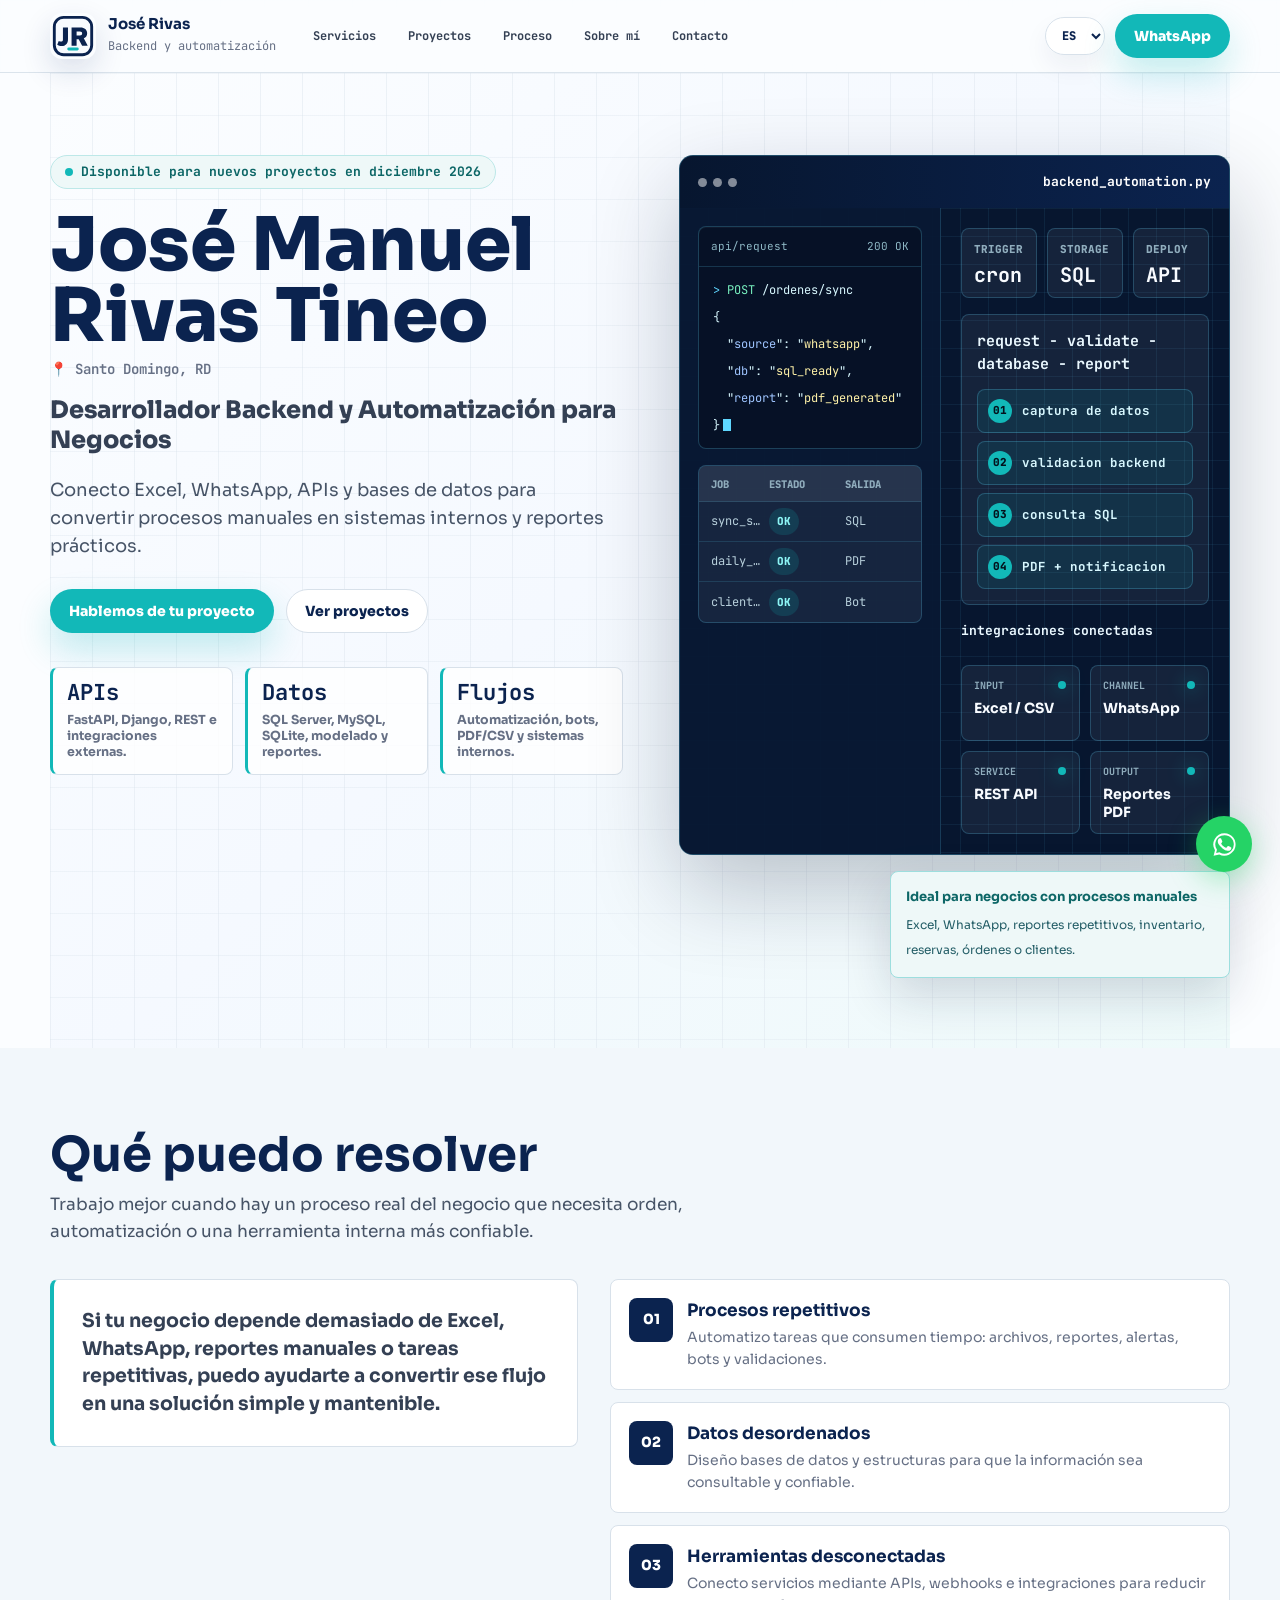
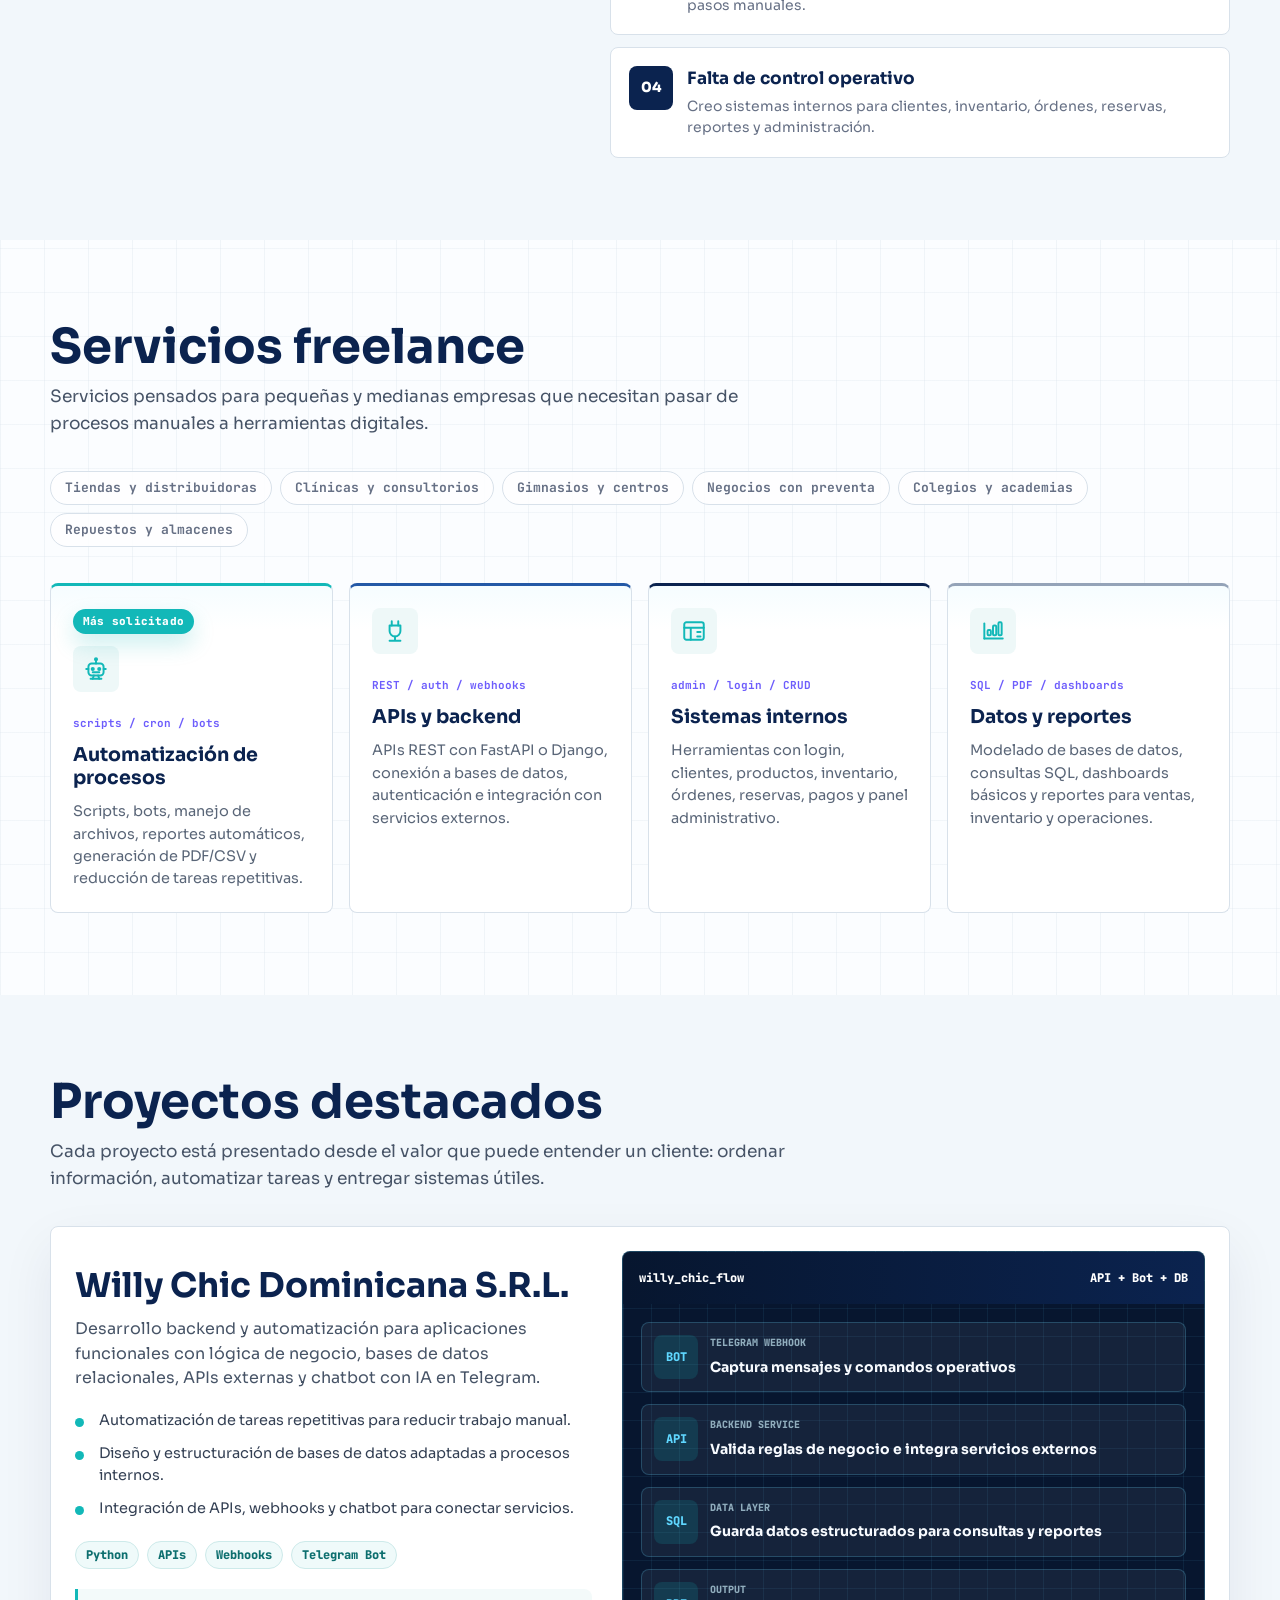
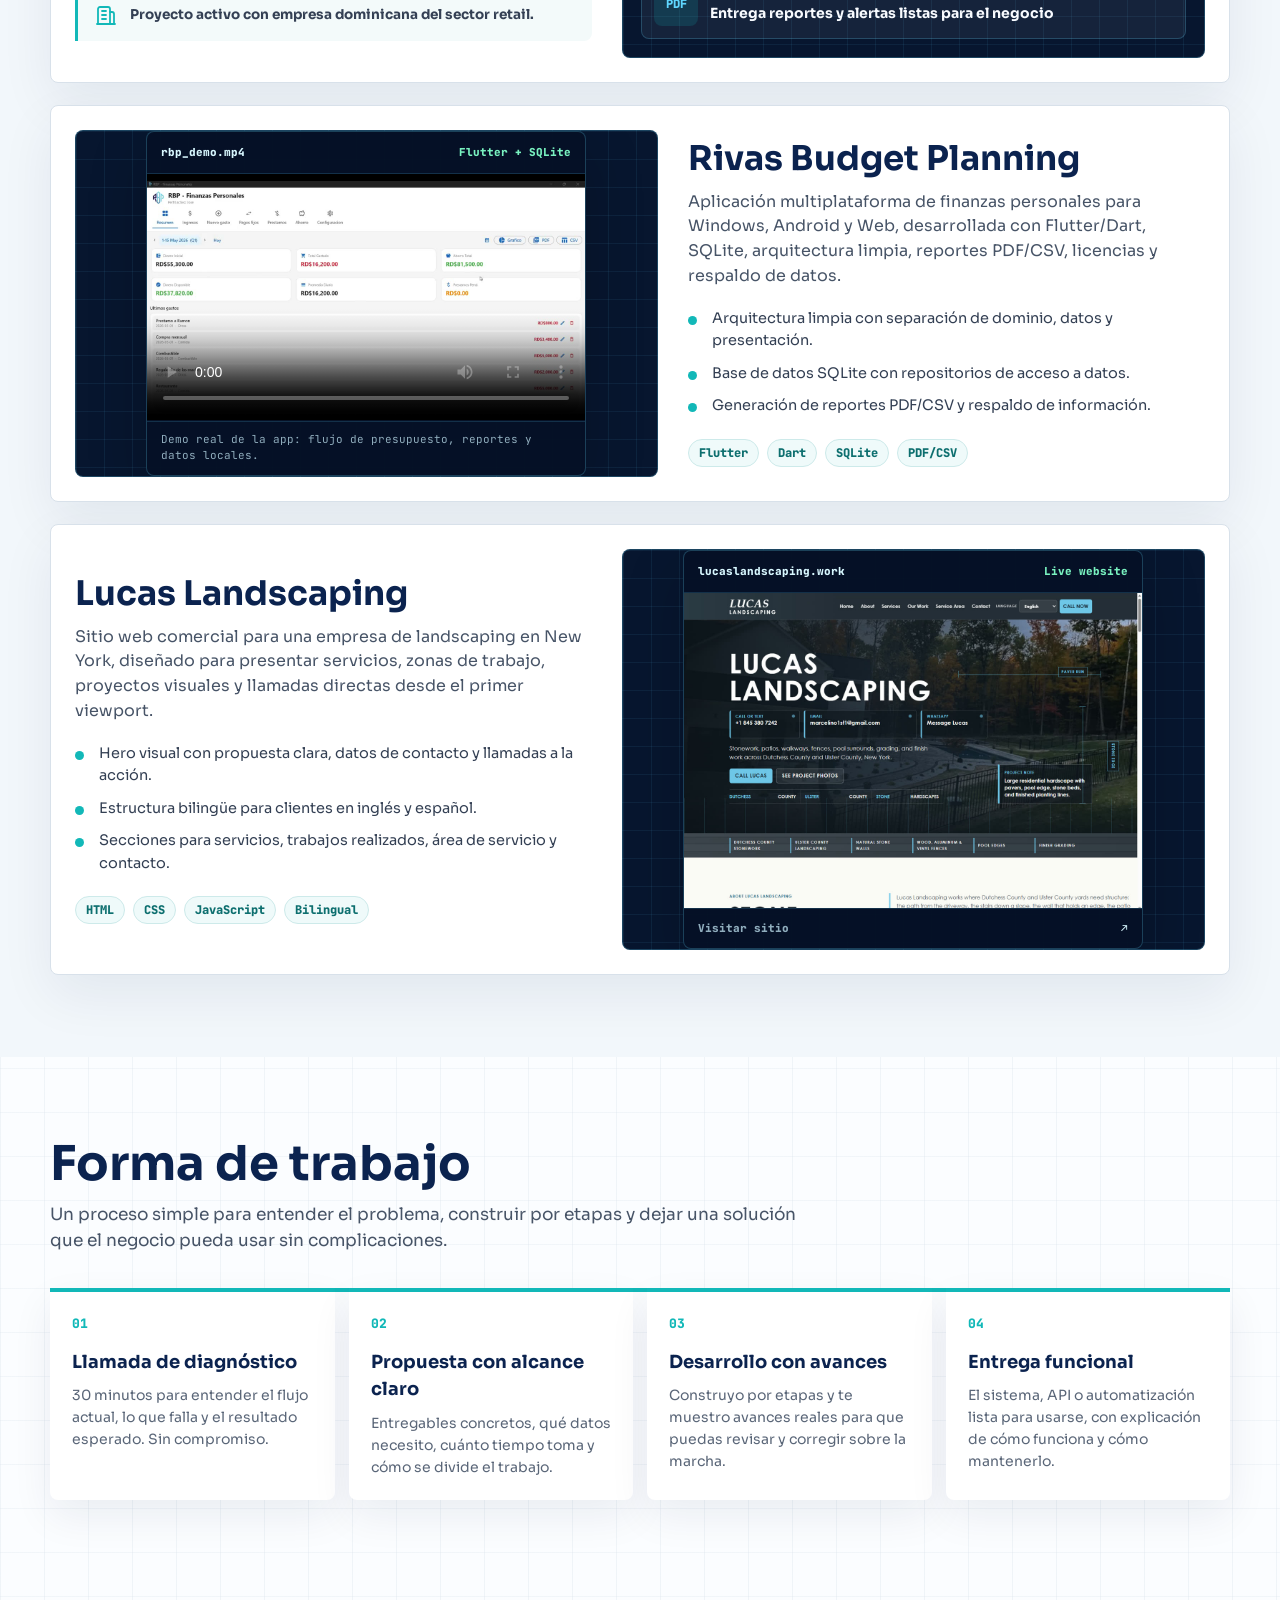
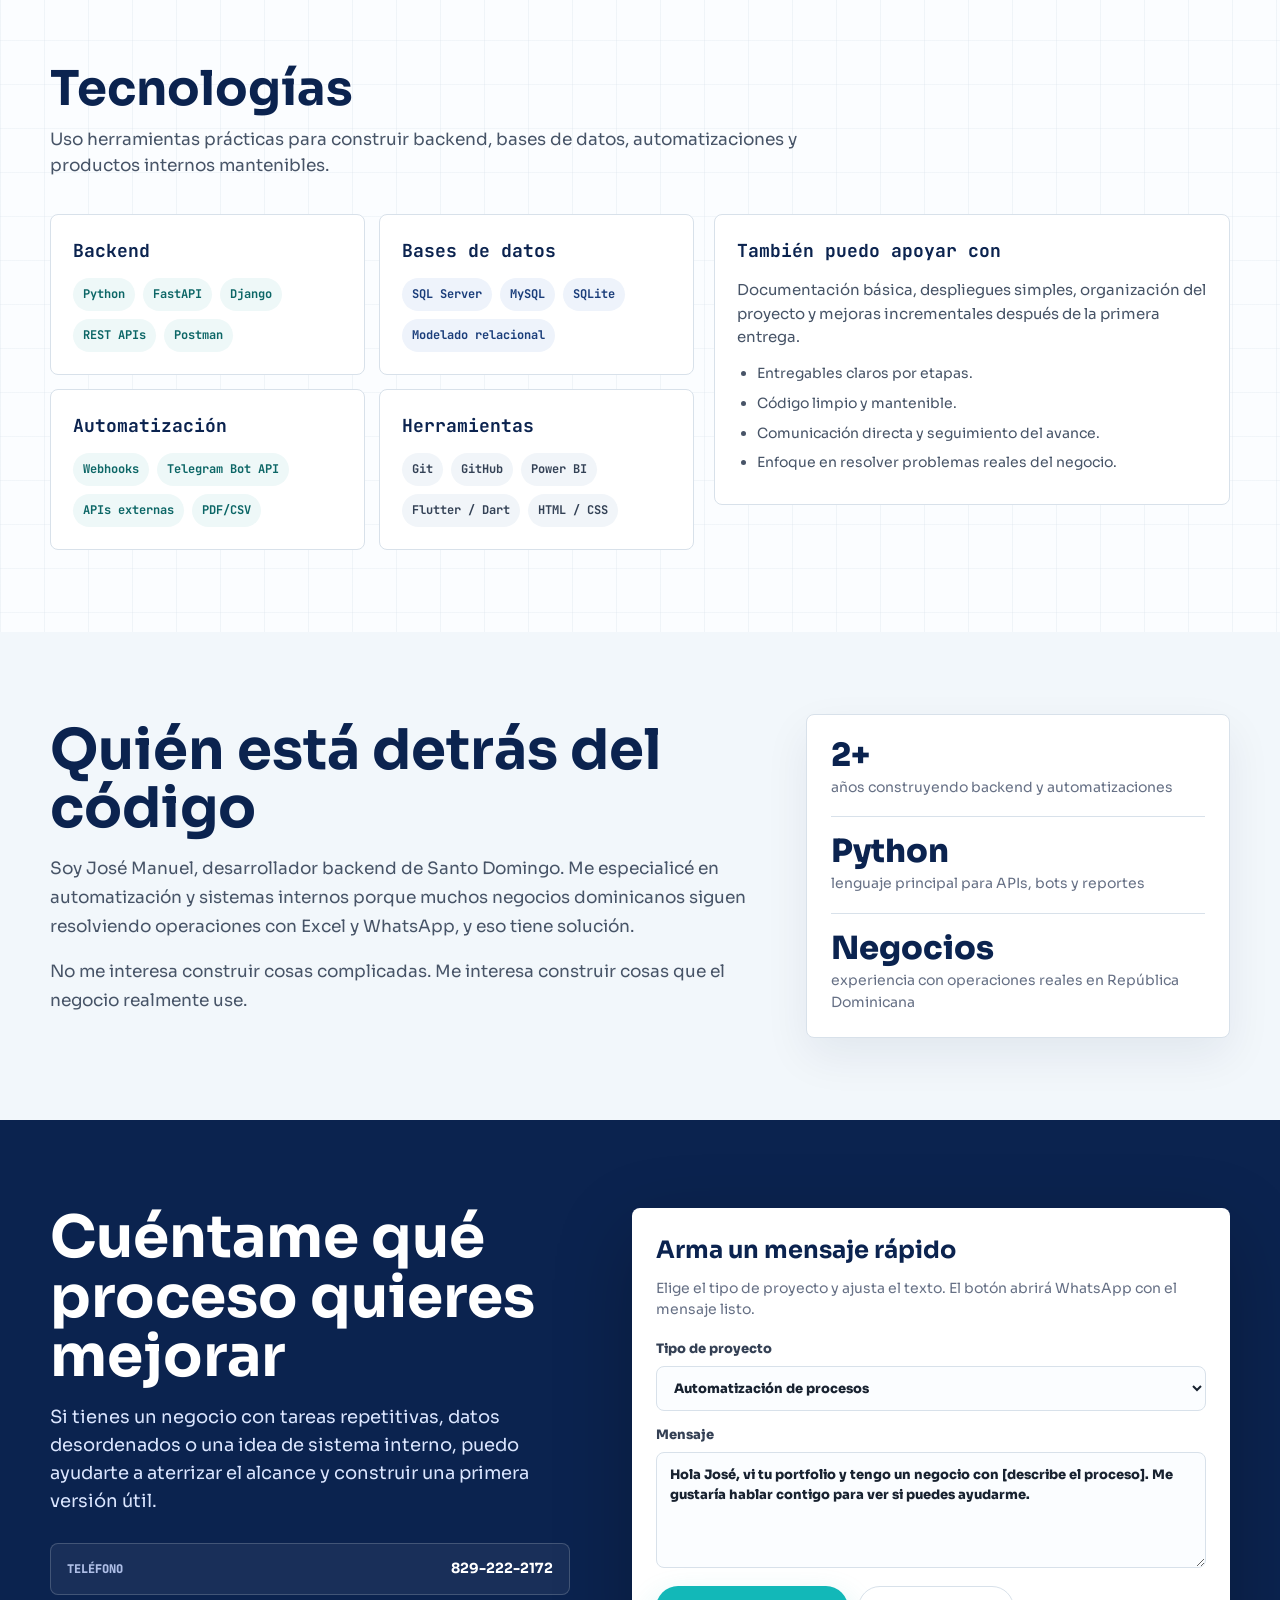
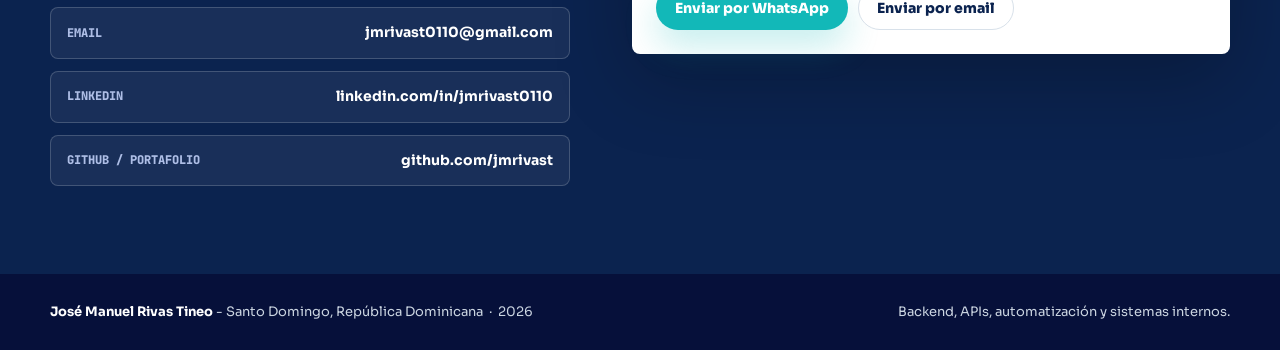
==== commit e06162be: "add Lucas Landscaping project and refine language nav" ====
--- a/index.html
+++ b/index.html
@@ -79,6 +79,7 @@
     }
 
     .nav {
+      position: relative;
       width: min(var(--max), calc(100% - 40px));
       min-height: 72px;
       margin: 0 auto;
@@ -135,6 +136,13 @@
       gap: 6px;
     }
 
+    .nav-actions {
+      display: inline-flex;
+      align-items: center;
+      gap: 10px;
+      margin-left: auto;
+    }
+
     .nav-links a {
       border-radius: 999px;
       color: #344054;
@@ -169,6 +177,7 @@
       padding: 0 12px;
       cursor: pointer;
       outline: none;
+      box-shadow: 0 12px 26px rgba(15, 35, 79, 0.06);
     }
 
     .language-switch select:focus-visible {
@@ -1338,6 +1347,58 @@
       line-height: 1.45;
     }
 
+    .website-preview {
+      width: min(460px, 94%);
+      border: 1px solid rgba(95, 215, 255, 0.24);
+      border-radius: var(--radius);
+      background: rgba(6, 17, 38, 0.96);
+      overflow: hidden;
+      box-shadow: 0 22px 60px rgba(0, 0, 0, 0.2);
+    }
+
+    .website-preview-top {
+      min-height: 42px;
+      display: flex;
+      align-items: center;
+      justify-content: space-between;
+      gap: 14px;
+      border-bottom: 1px solid rgba(95, 215, 255, 0.16);
+      padding: 0 14px;
+      color: #d8f8ff;
+      font-family: var(--font-mono);
+      font-size: 11px;
+      font-weight: 800;
+    }
+
+    .website-preview-top span:last-child {
+      color: #79f2c0;
+    }
+
+    .website-preview img {
+      display: block;
+      width: 100%;
+      aspect-ratio: 16 / 11;
+      object-fit: cover;
+      object-position: top center;
+    }
+
+    .website-preview-link {
+      display: flex;
+      align-items: center;
+      justify-content: space-between;
+      gap: 12px;
+      border-top: 1px solid rgba(95, 215, 255, 0.16);
+      padding: 11px 14px;
+      color: #90adbd;
+      font-family: var(--font-mono);
+      font-size: 11px;
+      font-weight: 800;
+    }
+
+    .website-preview-link strong {
+      color: #d8f8ff;
+    }
+
     .budget-row {
       display: flex;
       align-items: center;
@@ -1768,13 +1829,15 @@
 
       .menu-toggle {
         display: inline-block;
+        order: 3;
       }
 
       .nav-links {
         position: absolute;
-        left: 14px;
-        right: 14px;
-        top: 70px;
+        left: 0;
+        right: auto;
+        top: calc(100% + 8px);
+        width: min(280px, calc(100vw - 28px));
         display: none;
         flex-direction: column;
         align-items: stretch;
@@ -1792,10 +1855,21 @@
 
       .nav-links a {
         border-radius: var(--radius);
+        text-align: left;
       }
 
       .nav .button {
         display: none;
+      }
+
+      .nav-actions {
+        order: 2;
+        margin-left: auto;
+      }
+
+      .language-switch select {
+        min-height: 40px;
+        padding: 0 10px;
       }
 
       .hero,
@@ -2042,15 +2116,17 @@
         <a href="#contacto" data-i18n="nav.contact">Contacto</a>
       </div>
 
-      <div class="language-switch">
-        <label class="sr-only" for="languageSelect" data-i18n="language.label">Idioma</label>
-        <select id="languageSelect" aria-label="Idioma">
-          <option value="es">ES</option>
-          <option value="en">EN</option>
-        </select>
+      <div class="nav-actions">
+        <div class="language-switch">
+          <label class="sr-only" for="languageSelect" data-i18n="language.label">Idioma</label>
+          <select id="languageSelect" aria-label="Idioma">
+            <option value="es">ES</option>
+            <option value="en">EN</option>
+          </select>
+        </div>
+
+        <a class="button button-primary" id="navWhatsappLink" data-i18n="nav.whatsapp" href="https://wa.me/18292222172?text=Hola%20Jos%C3%A9%2C%20quiero%20hablar%20sobre%20un%20proyecto%20freelance." target="_blank" rel="noopener noreferrer">WhatsApp</a>
       </div>
-
-      <a class="button button-primary" id="navWhatsappLink" data-i18n="nav.whatsapp" href="https://wa.me/18292222172?text=Hola%20Jos%C3%A9%2C%20quiero%20hablar%20sobre%20un%20proyecto%20freelance." target="_blank" rel="noopener noreferrer">WhatsApp</a>
     </nav>
   </header>
 
@@ -2371,6 +2447,38 @@
                   <span data-i18n="projects.videoFallback">Tu navegador no soporta video HTML5.</span>
                 </video>
                 <p class="video-caption" data-i18n="projects.videoCaption">Demo real de la app: flujo de presupuesto, reportes y datos locales.</p>
+              </div>
+            </div>
+          </article>
+
+          <article class="project-card">
+            <div class="project-copy">
+              <h3>Lucas Landscaping</h3>
+              <p data-i18n="projects.lucasText">Sitio web comercial para una empresa de landscaping en New York, diseñado para presentar servicios, zonas de trabajo, proyectos visuales y llamadas directas desde el primer viewport.</p>
+              <ul>
+                <li data-i18n="projects.lucasBullet1">Hero visual con propuesta clara, datos de contacto y llamadas a la acción.</li>
+                <li data-i18n="projects.lucasBullet2">Estructura bilingüe para clientes en inglés y español.</li>
+                <li data-i18n="projects.lucasBullet3">Secciones para servicios, trabajos realizados, área de servicio y contacto.</li>
+              </ul>
+              <div class="tag-row">
+                <span class="tag">HTML</span>
+                <span class="tag">CSS</span>
+                <span class="tag">JavaScript</span>
+                <span class="tag">Bilingual</span>
+              </div>
+            </div>
+
+            <div class="project-visual phone-visual" aria-label="Screenshot del sitio web Lucas Landscaping">
+              <div class="website-preview">
+                <div class="website-preview-top">
+                  <span>lucaslandscaping.work</span>
+                  <span>Live website</span>
+                </div>
+                <img src="assets/lucas-landscaping-screenshot.jpg" alt="Captura del sitio web Lucas Landscaping">
+                <a class="website-preview-link" href="https://www.lucaslandscaping.work" target="_blank" rel="noopener noreferrer">
+                  <span data-i18n="projects.lucasVisit">Visitar sitio</span>
+                  <strong>↗</strong>
+                </a>
               </div>
             </div>
           </article>
@@ -2666,6 +2774,11 @@
         "projects.rbpBullet3": "PDF/CSV report generation and information backup.",
         "projects.videoFallback": "Your browser does not support HTML5 video.",
         "projects.videoCaption": "Real app demo: budgeting flow, reports, and local data.",
+        "projects.lucasText": "Commercial website for a landscaping company in New York, designed to present services, work areas, visual projects, and direct calls to action from the first viewport.",
+        "projects.lucasBullet1": "Visual hero with a clear offer, contact details, and calls to action.",
+        "projects.lucasBullet2": "Bilingual structure for clients in English and Spanish.",
+        "projects.lucasBullet3": "Sections for services, completed work, service area, and contact.",
+        "projects.lucasVisit": "Visit site",
         "process.title": "How I Work",
         "process.subtitle": "A simple process to understand the problem, build in stages, and leave a solution the business can use without complications.",
         "process.step1Title": "Diagnostic call",
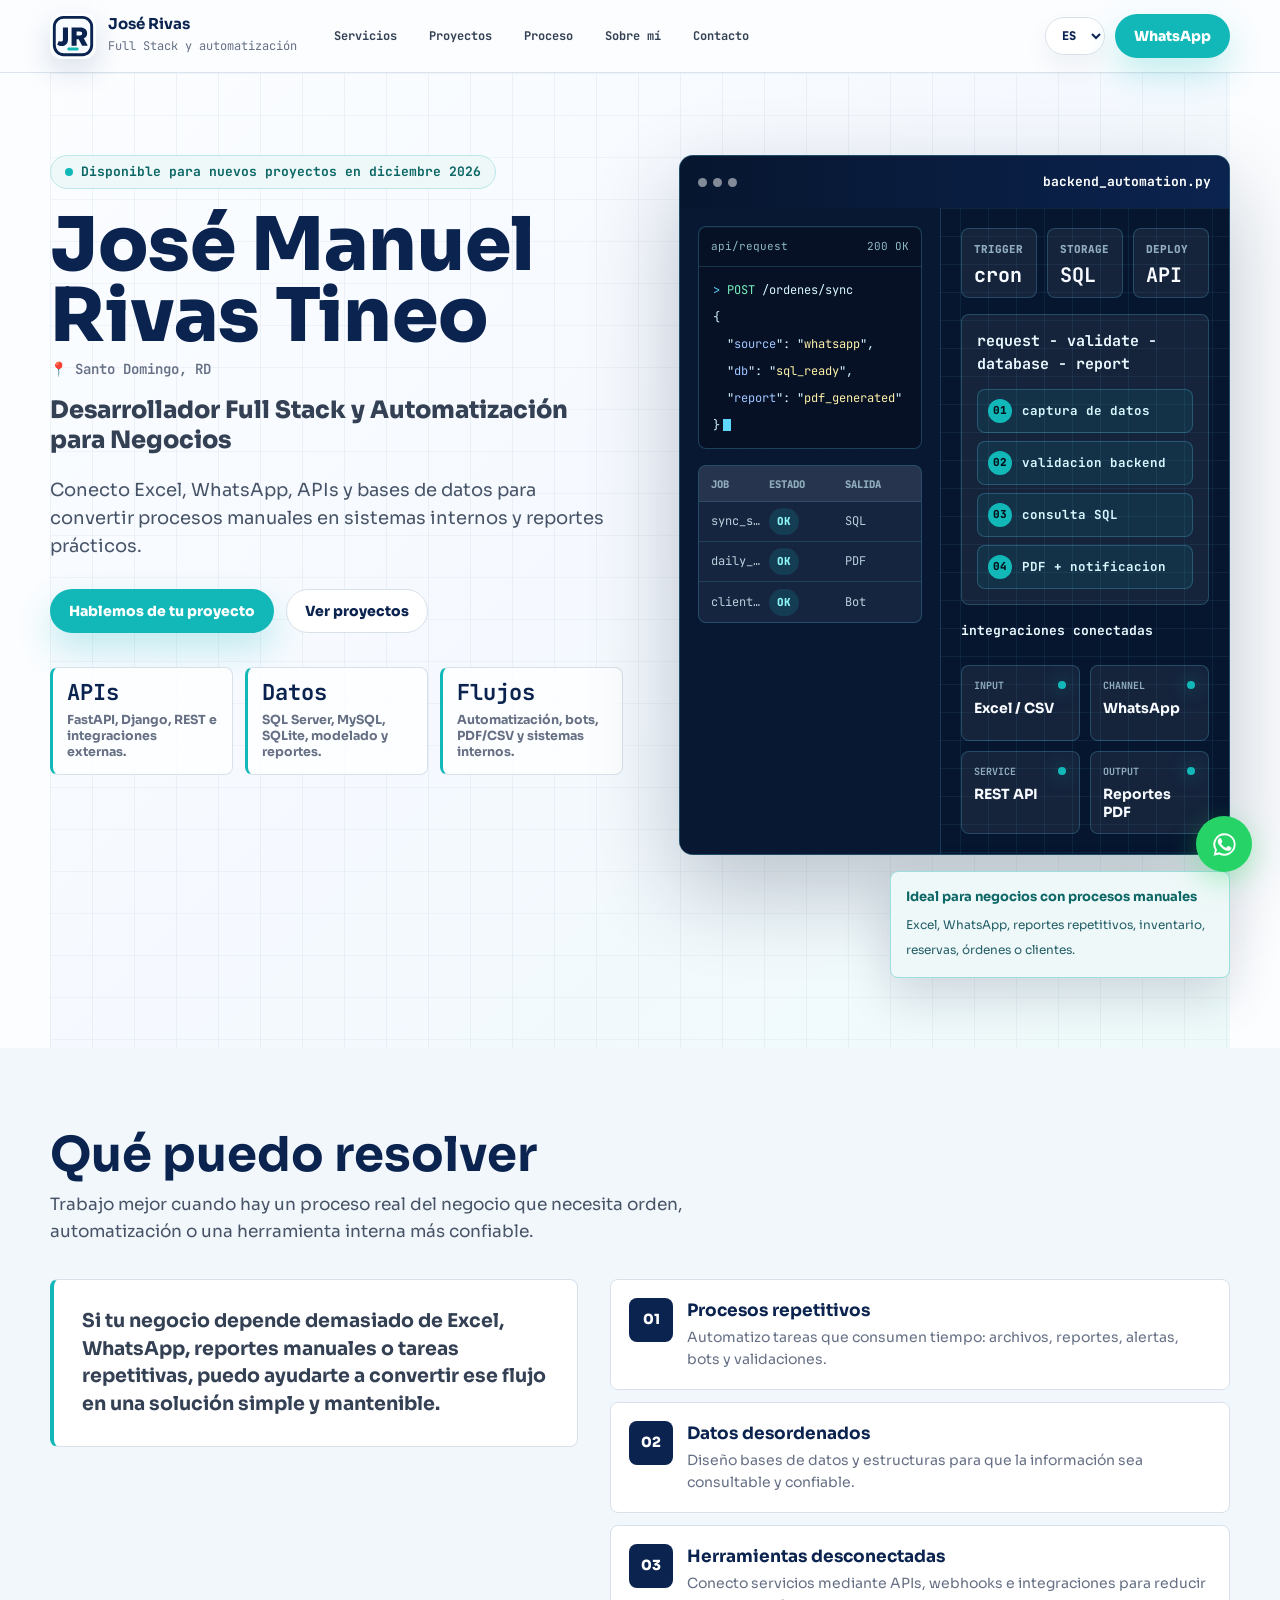
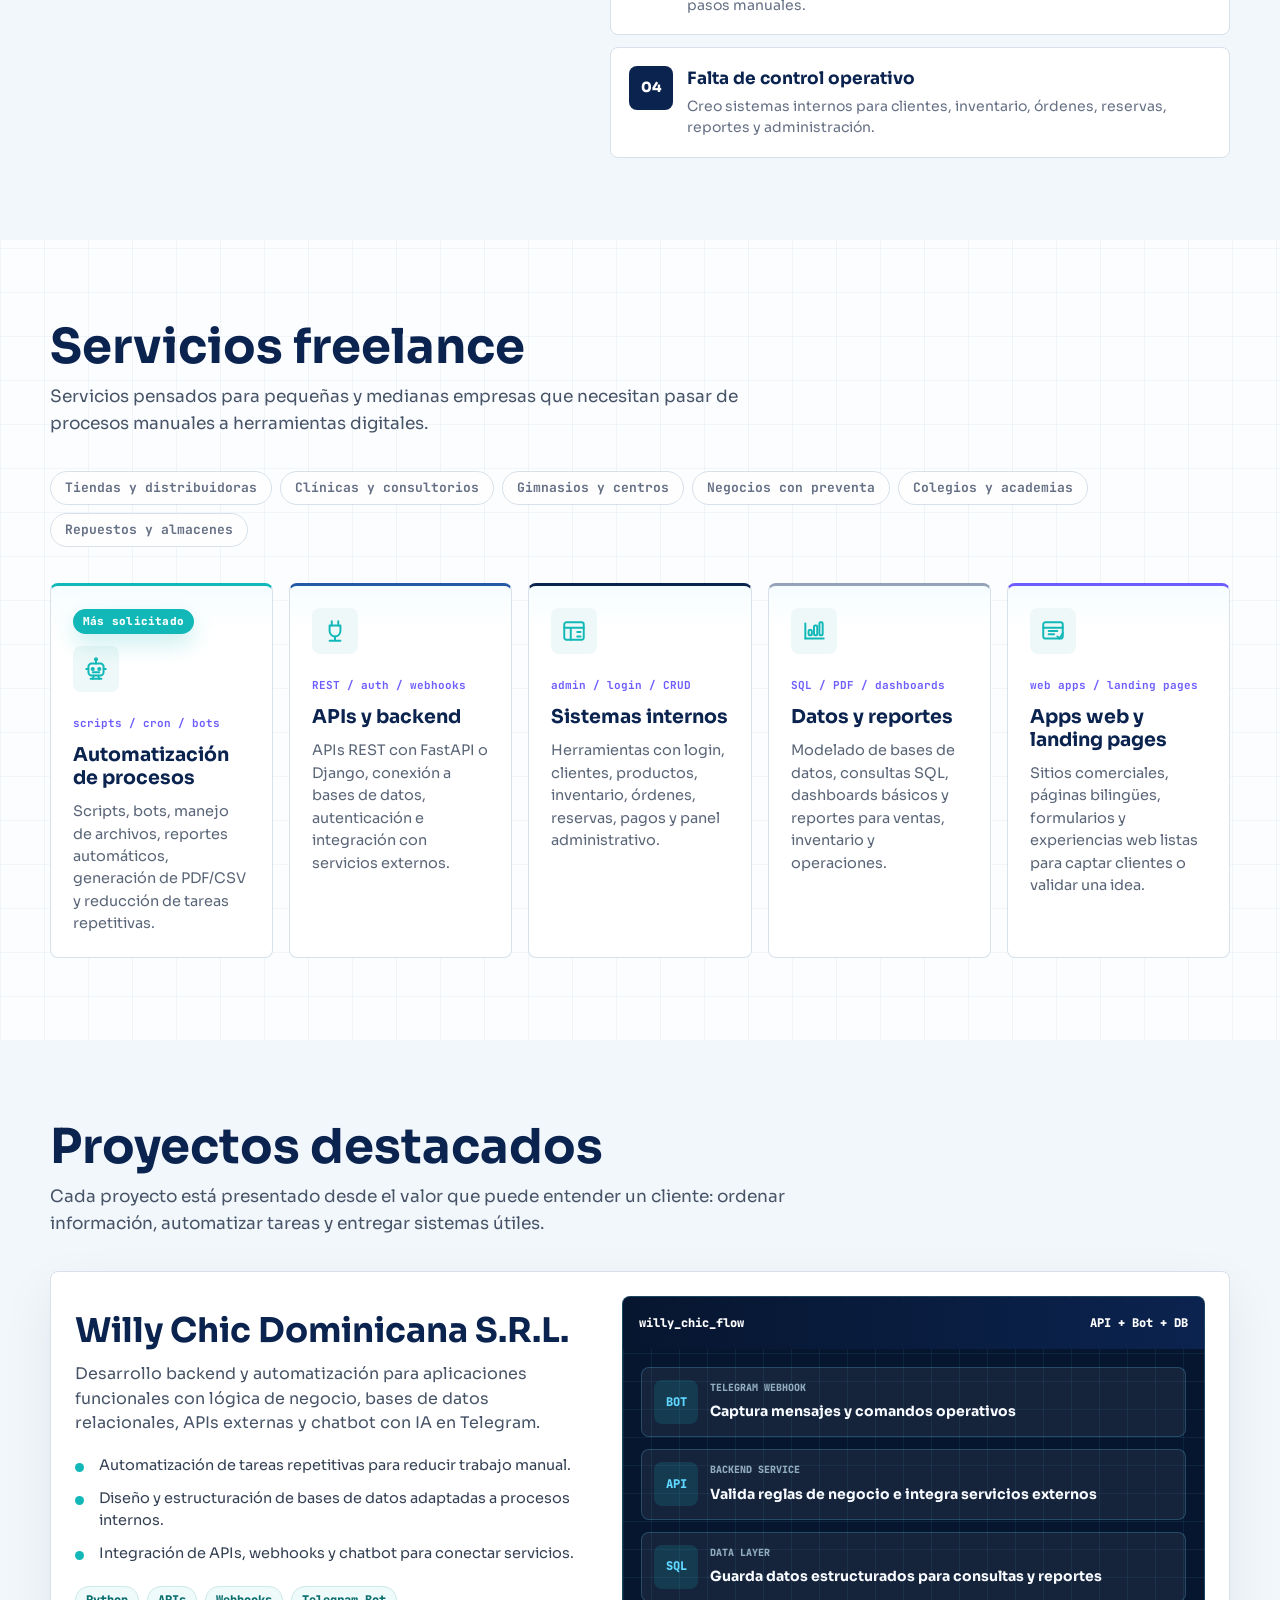
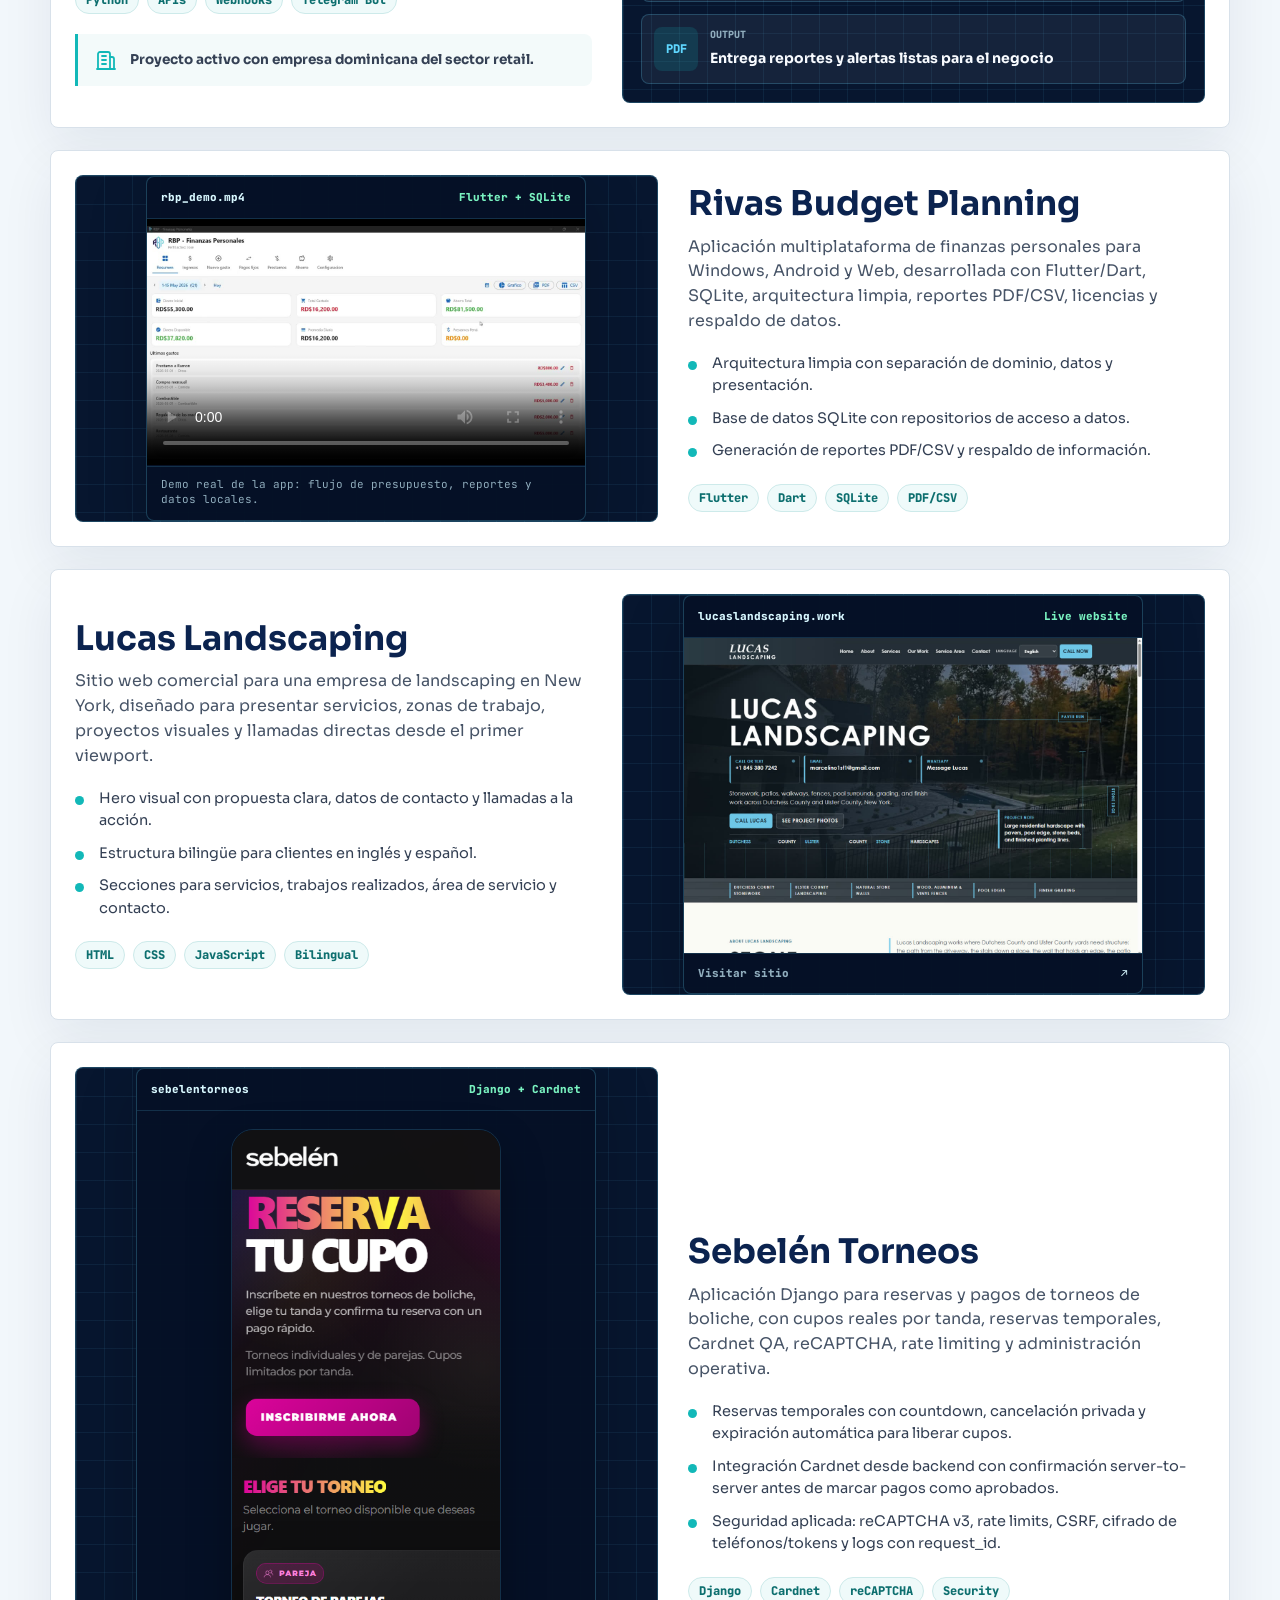
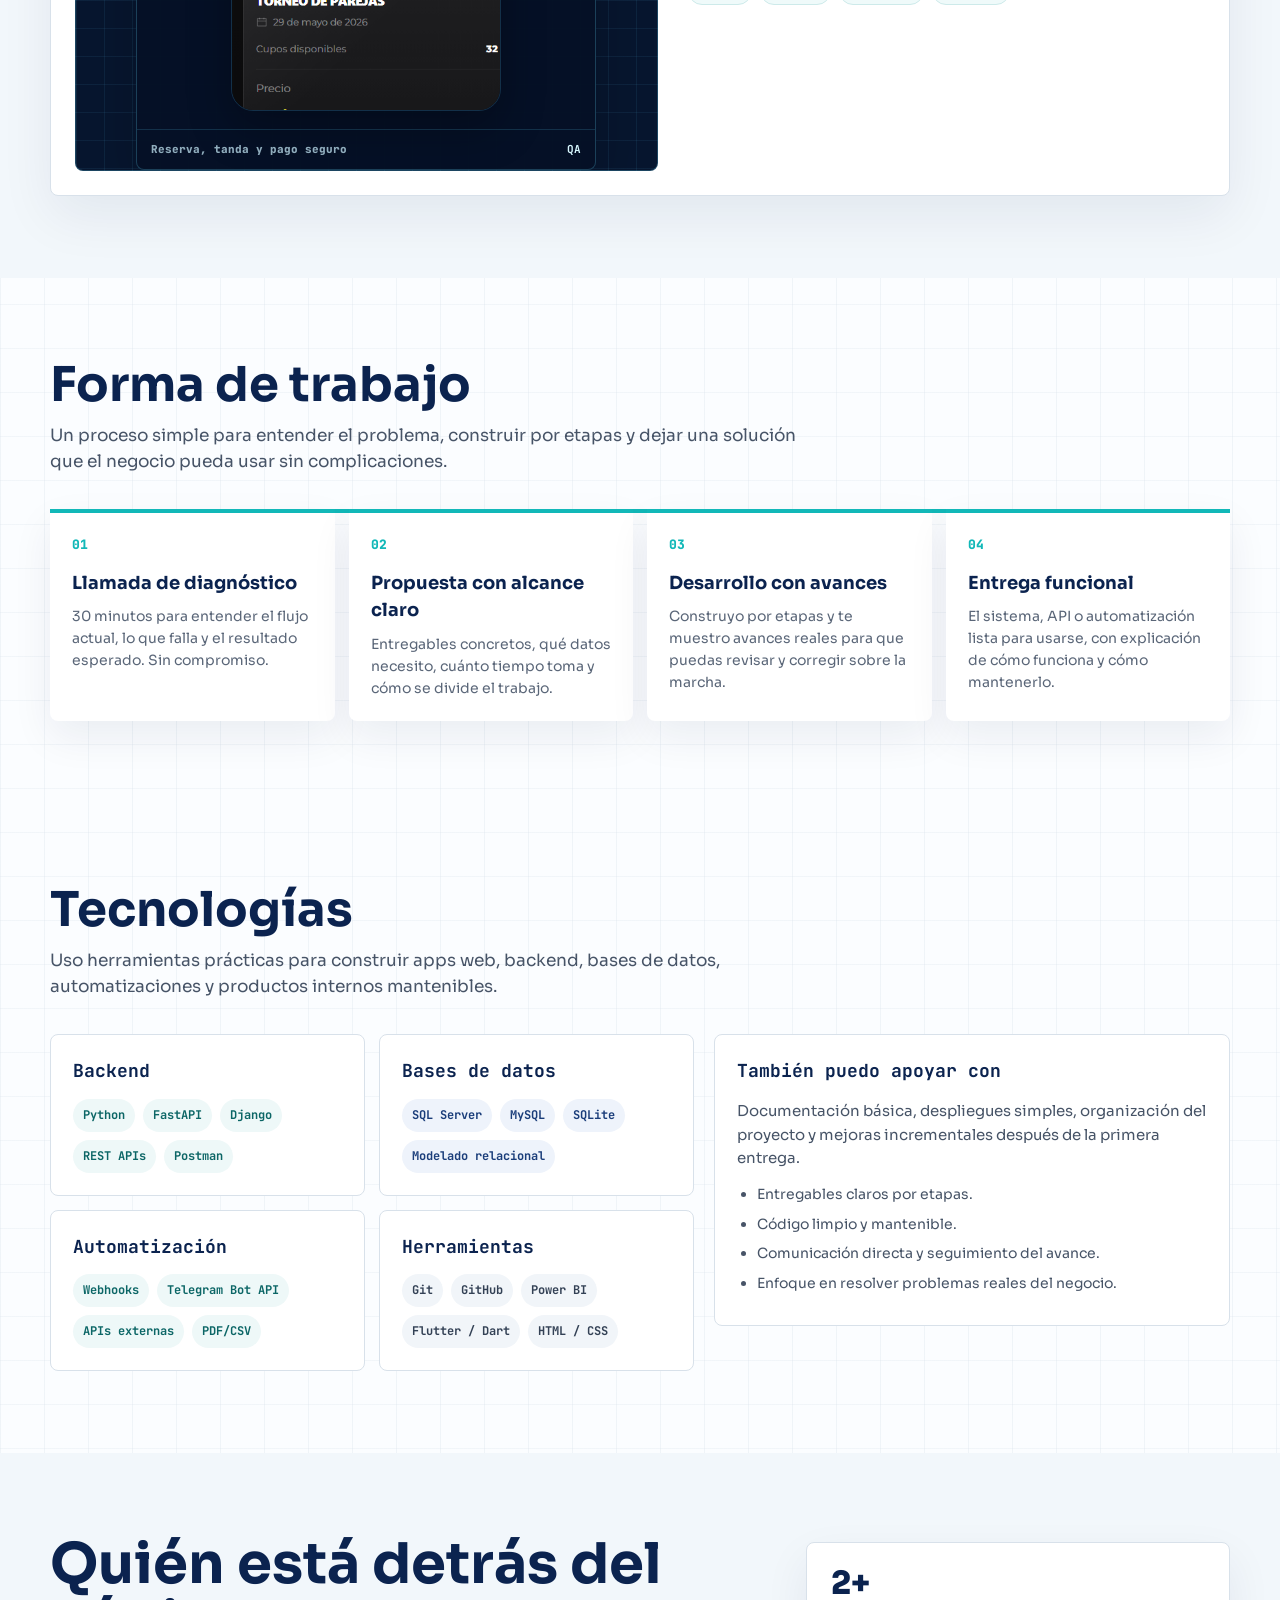
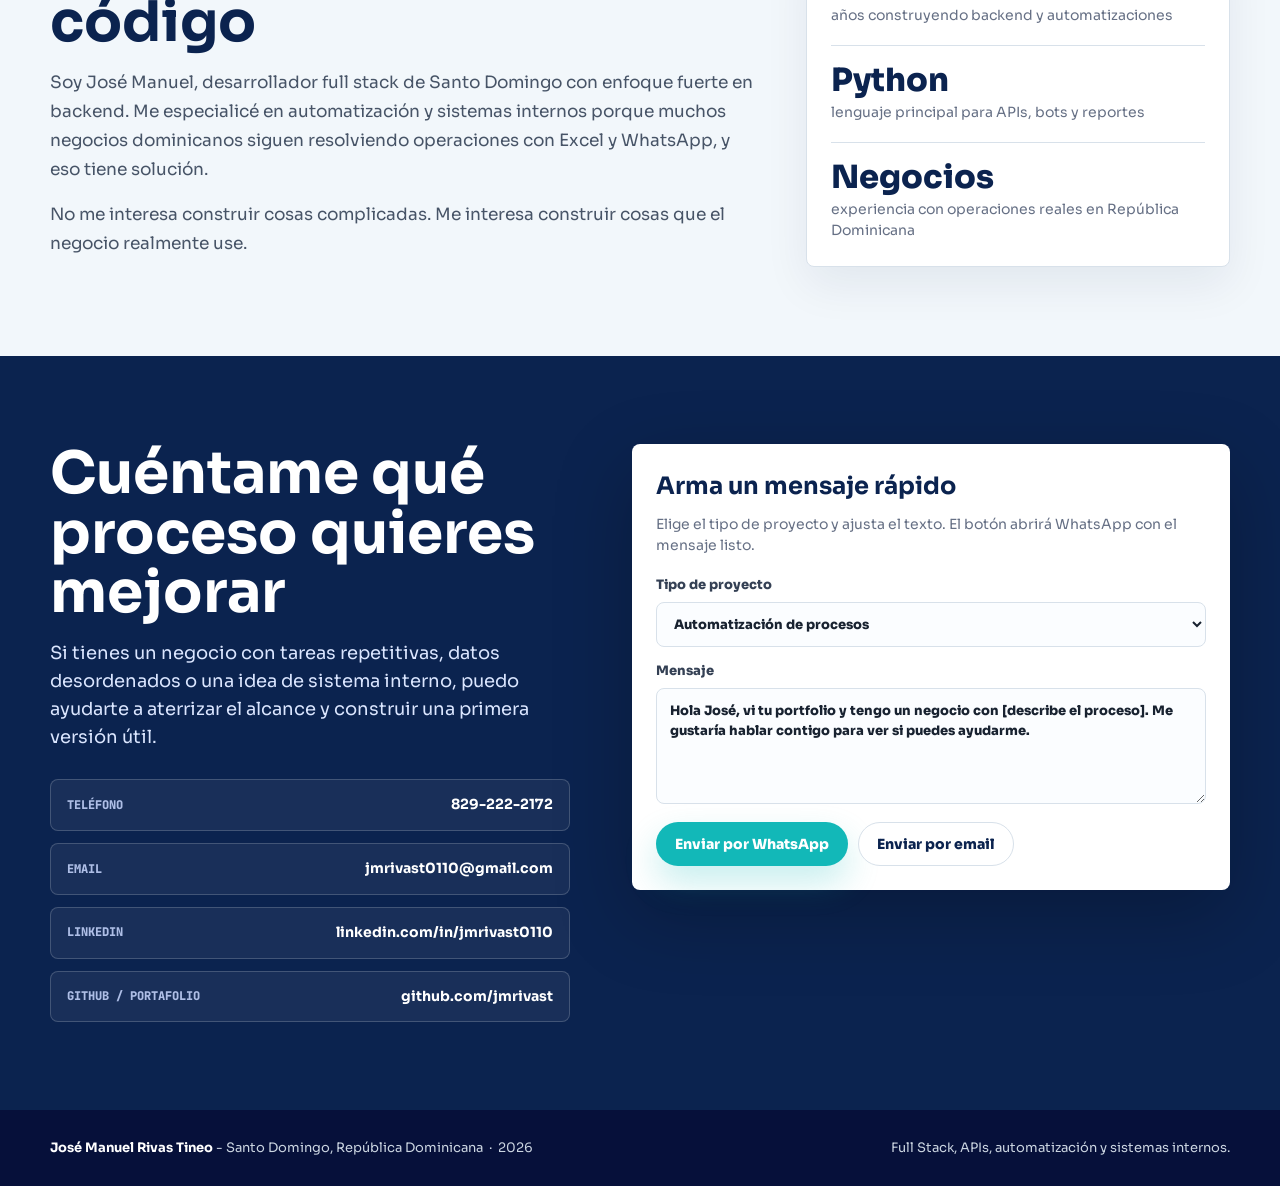
==== commit e9c347b4: "Add sebelentorneos to portfolio, change to full stack" ====
--- a/index.html
+++ b/index.html
@@ -3,13 +3,13 @@
 <head>
   <meta charset="UTF-8" />
   <meta name="viewport" content="width=device-width, initial-scale=1.0" />
-  <meta name="description" content="Portfolio freelance de José Manuel Rivas Tineo, desarrollador backend especializado en APIs, automatización, bases de datos y sistemas internos para negocios." />
-  <meta property="og:title" content="José Manuel Rivas Tineo | Backend y Automatización para Negocios" />
+  <meta name="description" content="Portfolio freelance de José Manuel Rivas Tineo, desarrollador full stack especializado en apps web, APIs, automatización, bases de datos y sistemas internos para negocios." />
+  <meta property="og:title" content="José Manuel Rivas Tineo | Full Stack y Automatización para Negocios" />
   <meta property="og:description" content="Conecto Excel, WhatsApp, APIs y bases de datos para convertir procesos manuales en sistemas internos y reportes prácticos." />
   <meta property="og:type" content="website" />
   <meta property="og:locale" content="es_DO" />
   <meta name="theme-color" content="#0f2d6b" />
-  <title>José Manuel Rivas Tineo | Backend y Automatización para Negocios</title>
+  <title>José Manuel Rivas Tineo | Full Stack y Automatización para Negocios</title>
   <link rel="icon" href="./assets/favicon.svg?v=3" type="image/svg+xml">
   <link rel="shortcut icon" href="./assets/favicon.svg?v=3" type="image/svg+xml">
   <link rel="apple-touch-icon" href="./assets/favicon.svg?v=3">
@@ -900,7 +900,7 @@
 
     .service-grid {
       display: grid;
-      grid-template-columns: repeat(4, minmax(0, 1fr));
+      grid-template-columns: repeat(auto-fit, minmax(210px, 1fr));
       gap: 16px;
     }
 
@@ -953,6 +953,10 @@
 
     .service-card:nth-child(4) {
       border-top: 3px solid #94a3b8;
+    }
+
+    .service-card:nth-child(5) {
+      border-top: 3px solid var(--code);
     }
 
     .badge-top {
@@ -1380,6 +1384,15 @@
       aspect-ratio: 16 / 11;
       object-fit: cover;
       object-position: top center;
+    }
+
+    .website-preview img.mobile-screenshot {
+      width: min(270px, 82%);
+      margin: 18px auto;
+      aspect-ratio: auto;
+      border: 1px solid rgba(95, 215, 255, 0.16);
+      border-radius: 22px;
+      box-shadow: 0 18px 44px rgba(0, 0, 0, 0.28);
     }
 
     .website-preview-link {
@@ -2098,7 +2111,7 @@
         </svg>
         <span class="brand-text">
           <strong>José Rivas</strong>
-          <span data-i18n="brand.subtitle">Backend y automatización</span>
+          <span data-i18n="brand.subtitle">Full Stack y automatización</span>
         </span>
       </a>
 
@@ -2139,7 +2152,7 @@
         </div>
         <h1 id="hero-title">José Manuel Rivas Tineo</h1>
         <p class="hero-location" data-i18n="hero.location">📍 Santo Domingo, RD</p>
-        <p class="hero-title" data-i18n="hero.title">Desarrollador Backend y Automatización para Negocios</p>
+        <p class="hero-title" data-i18n="hero.title">Desarrollador Full Stack y Automatización para Negocios</p>
         <p class="hero-summary">
           <span data-i18n="hero.summary">Conecto Excel, WhatsApp, APIs y bases de datos para convertir procesos manuales en sistemas internos y reportes prácticos.</span>
         </p>
@@ -2354,6 +2367,20 @@
             <h3 data-i18n="services.dataTitle">Datos y reportes</h3>
             <p data-i18n="services.dataText">Modelado de bases de datos, consultas SQL, dashboards básicos y reportes para ventas, inventario y operaciones.</p>
           </article>
+          <article class="service-card">
+            <div class="service-icon" aria-hidden="true">
+              <svg viewBox="0 0 24 24" fill="none" stroke="currentColor" stroke-width="1.8" stroke-linecap="round" stroke-linejoin="round">
+                <rect x="3" y="4" width="18" height="15" rx="2"></rect>
+                <path d="M3 9h18"></path>
+                <path d="M8 15h5"></path>
+                <path d="M8 12h8"></path>
+                <path d="M16 17l2 2 3-5"></path>
+              </svg>
+            </div>
+            <span class="service-meta">web apps / landing pages</span>
+            <h3 data-i18n="services.webTitle">Apps web y landing pages</h3>
+            <p data-i18n="services.webText">Sitios comerciales, páginas bilingües, formularios y experiencias web listas para captar clientes o validar una idea.</p>
+          </article>
         </div>
       </div>
     </section>
@@ -2483,6 +2510,38 @@
             </div>
           </article>
 
+          <article class="project-card">
+            <div class="project-copy">
+              <h3>Sebelén Torneos</h3>
+              <p data-i18n="projects.sebelenText">Aplicación Django para reservas y pagos de torneos de boliche, con cupos reales por tanda, reservas temporales, Cardnet QA, reCAPTCHA, rate limiting y administración operativa.</p>
+              <ul>
+                <li data-i18n="projects.sebelenBullet1">Reservas temporales con countdown, cancelación privada y expiración automática para liberar cupos.</li>
+                <li data-i18n="projects.sebelenBullet2">Integración Cardnet desde backend con confirmación server-to-server antes de marcar pagos como aprobados.</li>
+                <li data-i18n="projects.sebelenBullet3">Seguridad aplicada: reCAPTCHA v3, rate limits, CSRF, cifrado de teléfonos/tokens y logs con request_id.</li>
+              </ul>
+              <div class="tag-row">
+                <span class="tag">Django</span>
+                <span class="tag">Cardnet</span>
+                <span class="tag">reCAPTCHA</span>
+                <span class="tag">Security</span>
+              </div>
+            </div>
+
+            <div class="project-visual phone-visual" aria-label="Screenshot de Sebelén Torneos">
+              <div class="website-preview">
+                <div class="website-preview-top">
+                  <span>sebelentorneos</span>
+                  <span>Django + Cardnet</span>
+                </div>
+                <img class="mobile-screenshot" src="assets/sebelen-torneos-screenshot.png" alt="Captura móvil de Sebelén Torneos">
+                <div class="website-preview-link">
+                  <span data-i18n="projects.sebelenPreview">Reserva, tanda y pago seguro</span>
+                  <strong>QA</strong>
+                </div>
+              </div>
+            </div>
+          </article>
+
         </div>
       </div>
     </section>
@@ -2523,7 +2582,7 @@
       <div class="section-inner">
         <div class="section-head">
           <h2 data-i18n="stack.title">Tecnologías</h2>
-          <p data-i18n="stack.subtitle">Uso herramientas prácticas para construir backend, bases de datos, automatizaciones y productos internos mantenibles.</p>
+          <p data-i18n="stack.subtitle">Uso herramientas prácticas para construir apps web, backend, bases de datos, automatizaciones y productos internos mantenibles.</p>
         </div>
 
         <div class="tools-layout">
@@ -2587,7 +2646,7 @@
         <div class="about-layout">
           <div class="about-copy">
             <h2 data-i18n="about.title">Quién está detrás del código</h2>
-            <p data-i18n="about.p1">Soy José Manuel, desarrollador backend de Santo Domingo. Me especialicé en automatización y sistemas internos porque muchos negocios dominicanos siguen resolviendo operaciones con Excel y WhatsApp, y eso tiene solución.</p>
+            <p data-i18n="about.p1">Soy José Manuel, desarrollador full stack de Santo Domingo con enfoque fuerte en backend. Me especialicé en automatización y sistemas internos porque muchos negocios dominicanos siguen resolviendo operaciones con Excel y WhatsApp, y eso tiene solución.</p>
             <p data-i18n="about.p2">No me interesa construir cosas complicadas. Me interesa construir cosas que el negocio realmente use.</p>
           </div>
           <div class="about-stats" aria-label="Datos rápidos sobre José">
@@ -2660,7 +2719,7 @@
   <footer class="site-footer">
     <div class="footer-inner">
       <span><strong>José Manuel Rivas Tineo</strong> - <span data-i18n="footer.location">Santo Domingo, República Dominicana</span> &nbsp;·&nbsp; <span id="footer-year"></span></span>
-      <span data-i18n="footer.text">Backend, APIs, automatización y sistemas internos.</span>
+      <span data-i18n="footer.text">Full Stack, APIs, automatización y sistemas internos.</span>
     </div>
   </footer>
 
@@ -2698,7 +2757,7 @@
     };
     const translations = {
       en: {
-        "brand.subtitle": "Backend and automation",
+        "brand.subtitle": "Full Stack and automation",
         "nav.menu": "Open menu",
         "nav.services": "Services",
         "nav.projects": "Projects",
@@ -2708,7 +2767,7 @@
         "nav.whatsapp": "WhatsApp",
         "language.label": "Language",
         "availability.prefix": "Available for new projects",
-        "hero.title": "Backend Developer and Business Automation",
+        "hero.title": "Full Stack Developer and Business Automation",
         "hero.location": "📍 Santo Domingo, DR",
         "hero.summary": "I connect Excel, WhatsApp, APIs, and databases to turn manual processes into internal systems and practical reports.",
         "hero.ctaPrimary": "Let's talk about your project",
@@ -2757,6 +2816,8 @@
         "services.systemsText": "Tools with login, clients, products, inventory, orders, reservations, payments, and admin panels.",
         "services.dataTitle": "Data and reports",
         "services.dataText": "Database modeling, SQL queries, basic dashboards, and reports for sales, inventory, and operations.",
+        "services.webTitle": "Web apps and landing pages",
+        "services.webText": "Commercial sites, bilingual pages, forms, and web experiences ready to capture clients or validate an idea.",
         "projects.title": "Featured Projects",
         "projects.subtitle": "Each project is presented from the value a client can understand: organizing information, automating tasks, and delivering useful systems.",
         "projects.willyText": "Backend development and automation for functional applications with business logic, relational databases, external APIs, and an AI chatbot on Telegram.",
@@ -2779,6 +2840,11 @@
         "projects.lucasBullet2": "Bilingual structure for clients in English and Spanish.",
         "projects.lucasBullet3": "Sections for services, completed work, service area, and contact.",
         "projects.lucasVisit": "Visit site",
+        "projects.sebelenText": "Django application for bowling tournament reservations and payments, with real slots per session, temporary reservations, Cardnet QA, reCAPTCHA, rate limiting, and operational admin.",
+        "projects.sebelenBullet1": "Temporary reservations with countdown, private cancellation, and automatic expiration to release spots.",
+        "projects.sebelenBullet2": "Backend Cardnet integration with server-to-server confirmation before marking payments as approved.",
+        "projects.sebelenBullet3": "Applied security: reCAPTCHA v3, rate limits, CSRF, encrypted phones/tokens, and request_id logs.",
+        "projects.sebelenPreview": "Reservation, session, and secure payment",
         "process.title": "How I Work",
         "process.subtitle": "A simple process to understand the problem, build in stages, and leave a solution the business can use without complications.",
         "process.step1Title": "Diagnostic call",
@@ -2790,7 +2856,7 @@
         "process.step4Title": "Functional delivery",
         "process.step4Text": "The system, API, or automation ready to use, with an explanation of how it works and how to maintain it.",
         "stack.title": "Technologies",
-        "stack.subtitle": "I use practical tools to build backend, databases, automations, and maintainable internal products.",
+        "stack.subtitle": "I use practical tools to build web apps, backend, databases, automations, and maintainable internal products.",
         "stack.databases": "Databases",
         "stack.automation": "Automation",
         "stack.tools": "Tools",
@@ -2801,7 +2867,7 @@
         "stack.support3": "Direct communication and progress tracking.",
         "stack.support4": "Focus on solving real business problems.",
         "about.title": "Who Is Behind the Code",
-        "about.p1": "I am José Manuel, a backend developer from Santo Domingo. I specialized in automation and internal systems because many Dominican businesses still run operations with Excel and WhatsApp, and that can be solved.",
+        "about.p1": "I am José Manuel, a full stack developer from Santo Domingo with a strong backend focus. I specialized in automation and internal systems because many Dominican businesses still run operations with Excel and WhatsApp, and that can be solved.",
         "about.p2": "I am not interested in building complicated things. I am interested in building things the business will actually use.",
         "about.stat1": "years building backend and automations",
         "about.stat2": "main language for APIs, bots, and reports",
@@ -2826,18 +2892,18 @@
         "form.whatsapp": "Send via WhatsApp",
         "form.email": "Send by email",
         "footer.location": "Santo Domingo, Dominican Republic",
-        "footer.text": "Backend, APIs, automation, and internal systems."
+        "footer.text": "Full Stack, APIs, automation, and internal systems."
       }
     };
     const pageMeta = {
       es: {
-        title: "José Manuel Rivas Tineo | Backend y Automatización para Negocios",
-        description: "Portfolio freelance de José Manuel Rivas Tineo, desarrollador backend especializado en APIs, automatización, bases de datos y sistemas internos para negocios.",
+        title: "José Manuel Rivas Tineo | Full Stack y Automatización para Negocios",
+        description: "Portfolio freelance de José Manuel Rivas Tineo, desarrollador full stack especializado en apps web, APIs, automatización, bases de datos y sistemas internos para negocios.",
         ogDescription: "Conecto Excel, WhatsApp, APIs y bases de datos para convertir procesos manuales en sistemas internos y reportes prácticos."
       },
       en: {
-        title: "José Manuel Rivas Tineo | Backend and Business Automation",
-        description: "Freelance portfolio of José Manuel Rivas Tineo, backend developer specialized in APIs, automation, databases, and internal systems for businesses.",
+        title: "José Manuel Rivas Tineo | Full Stack and Business Automation",
+        description: "Freelance portfolio of José Manuel Rivas Tineo, full stack developer specialized in web apps, APIs, automation, databases, and internal systems for businesses.",
         ogDescription: "I connect Excel, WhatsApp, APIs, and databases to turn manual processes into internal systems and practical reports."
       }
     };
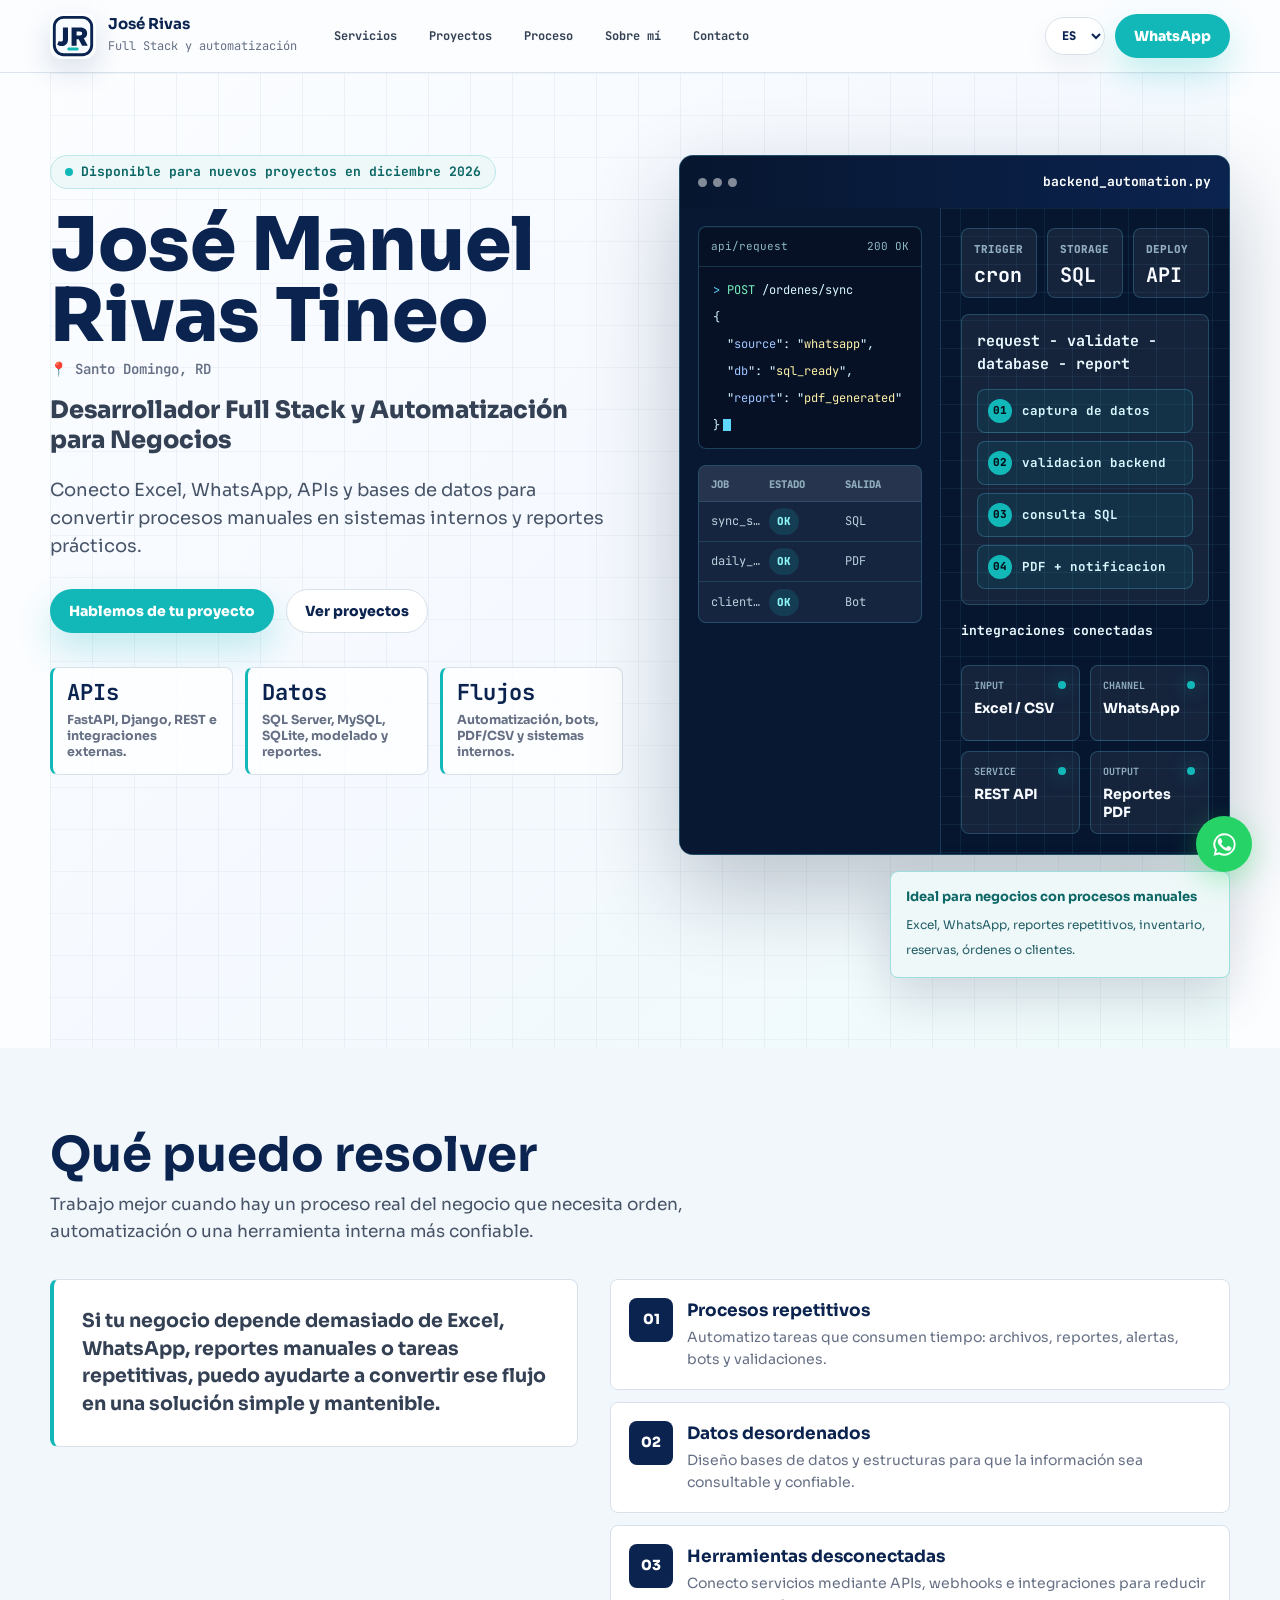
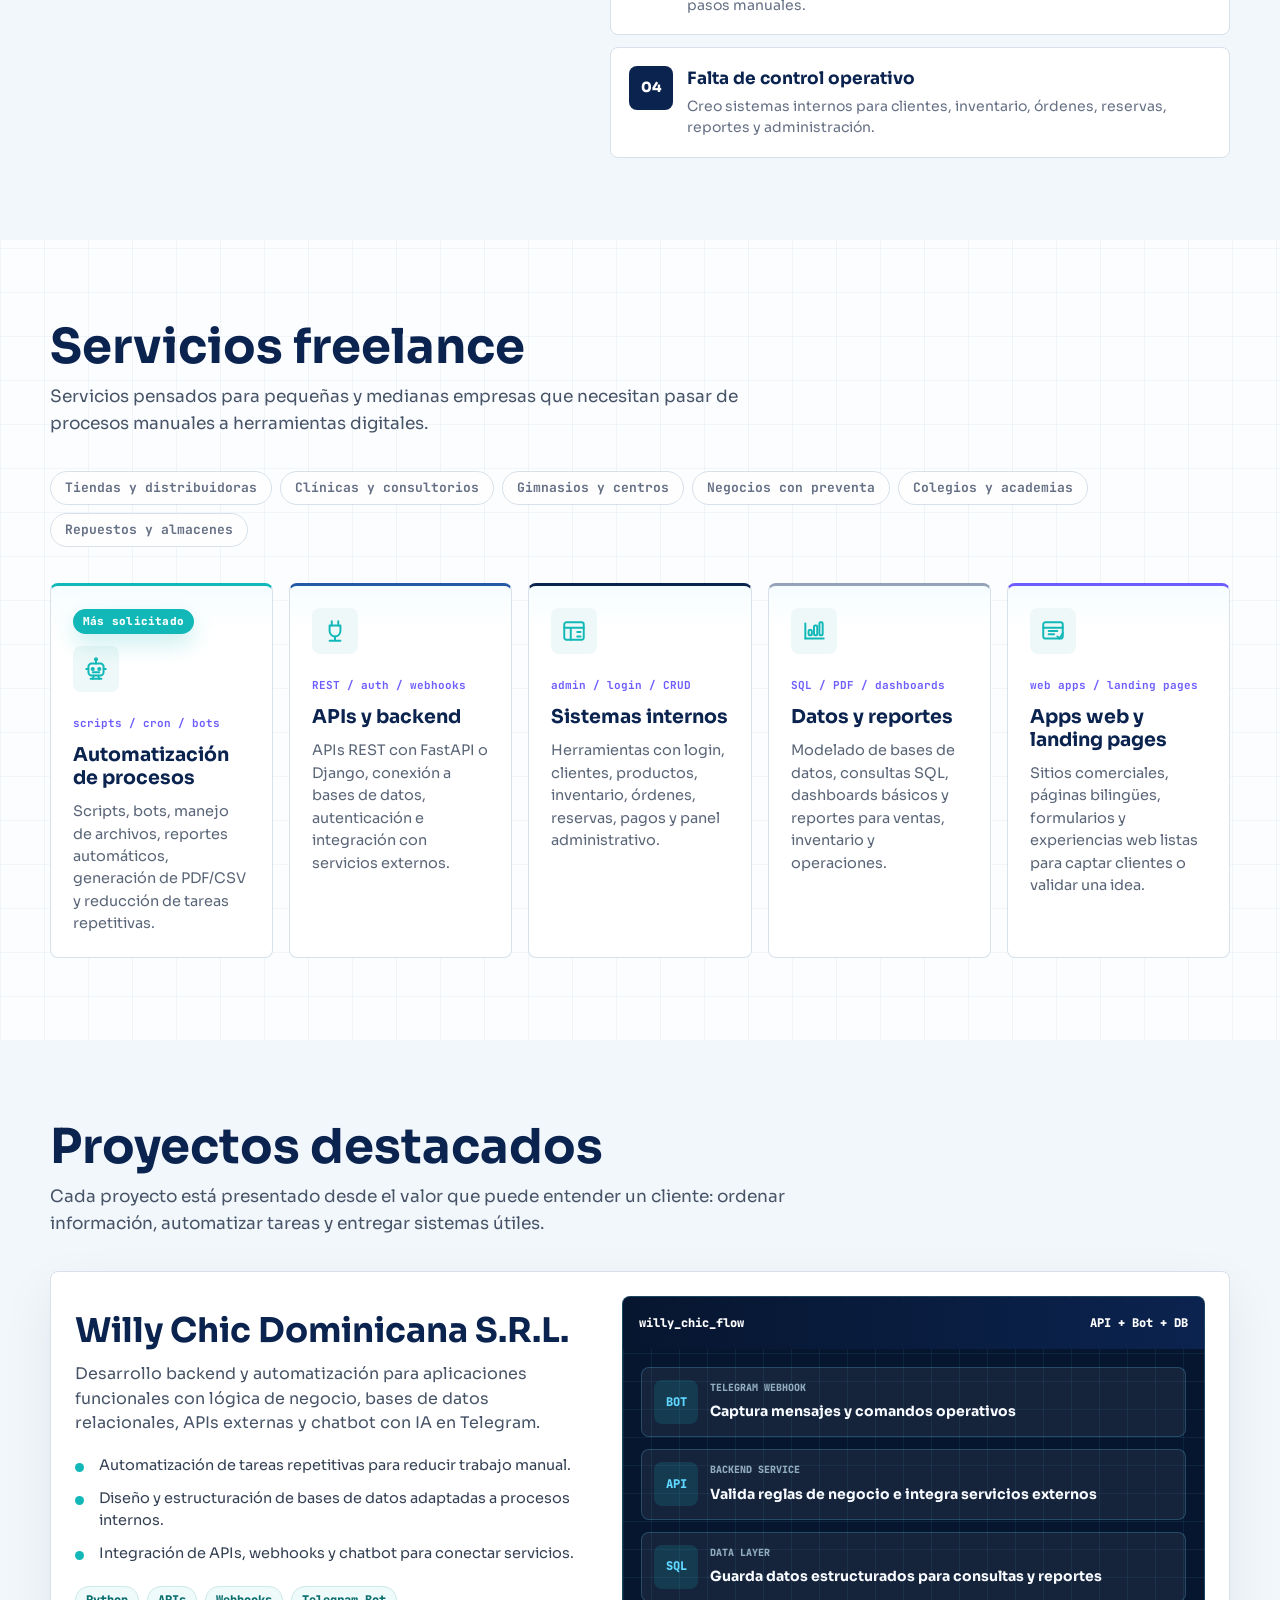
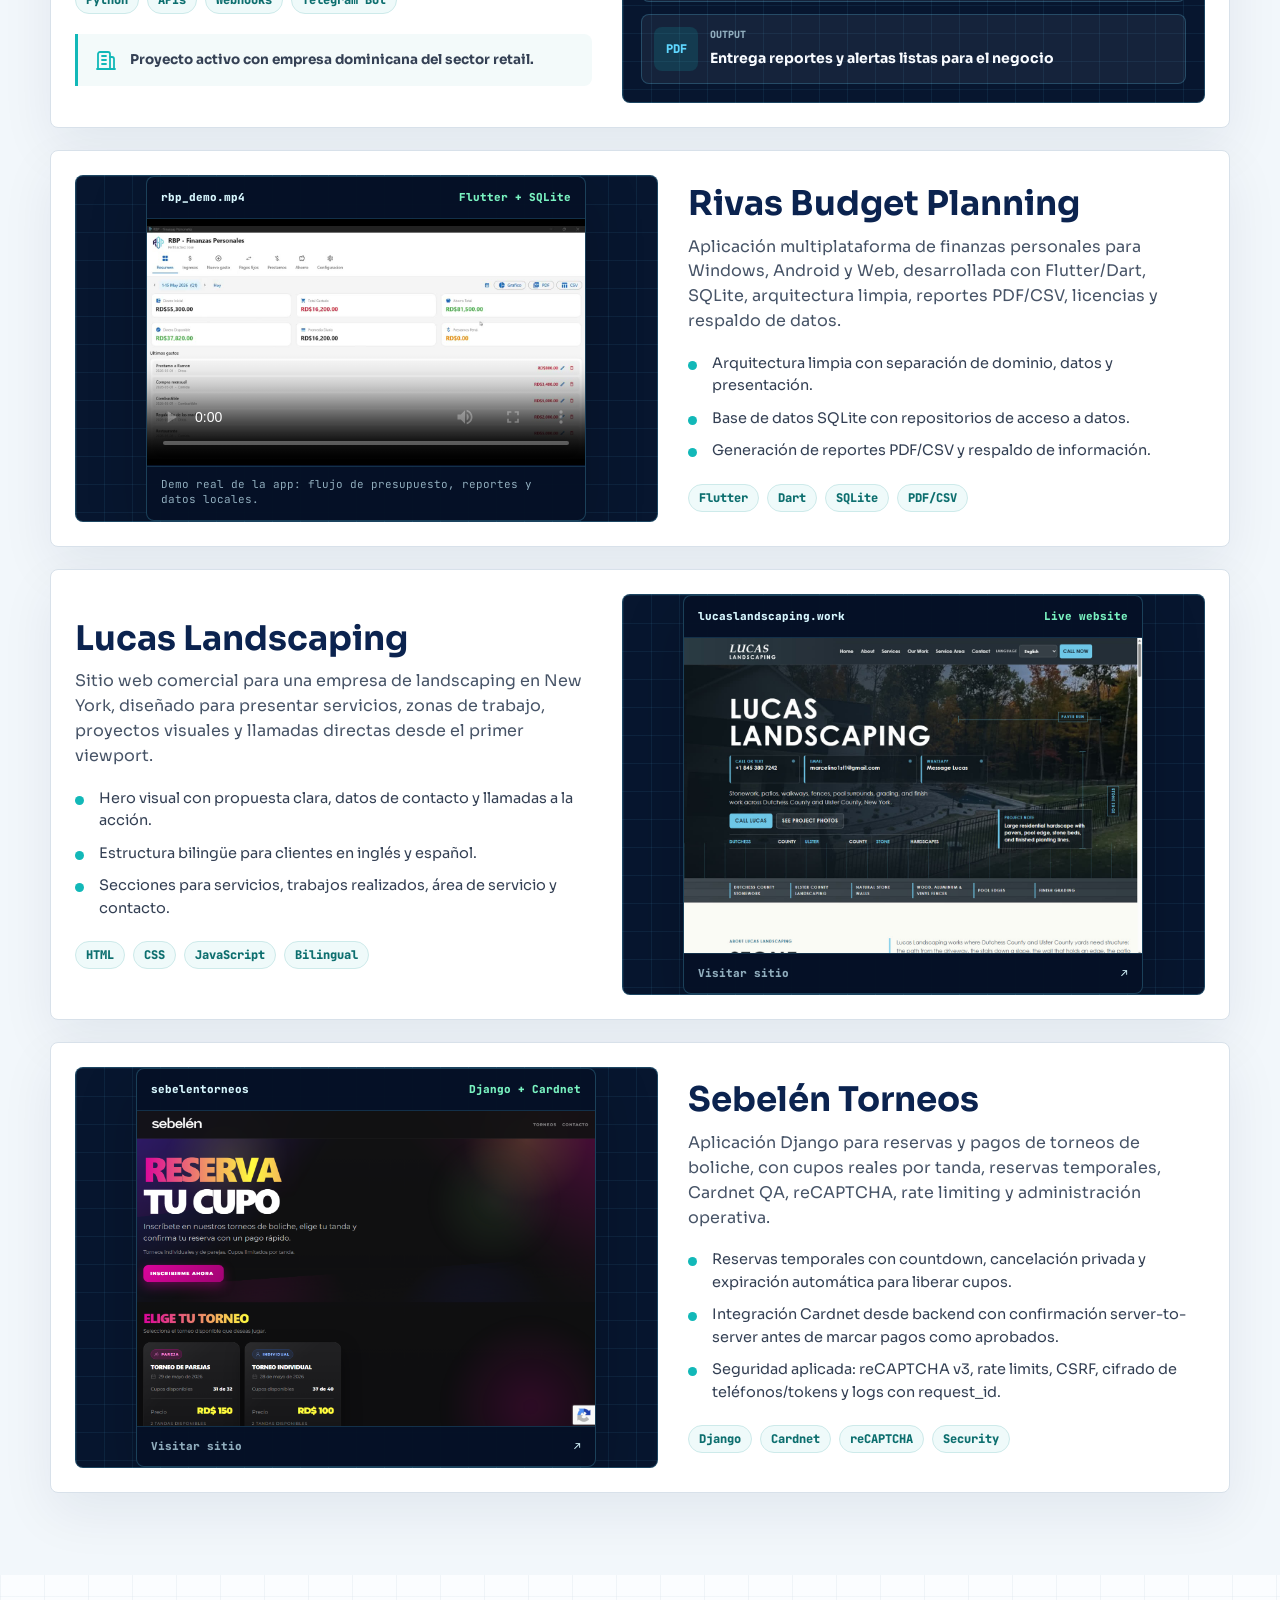
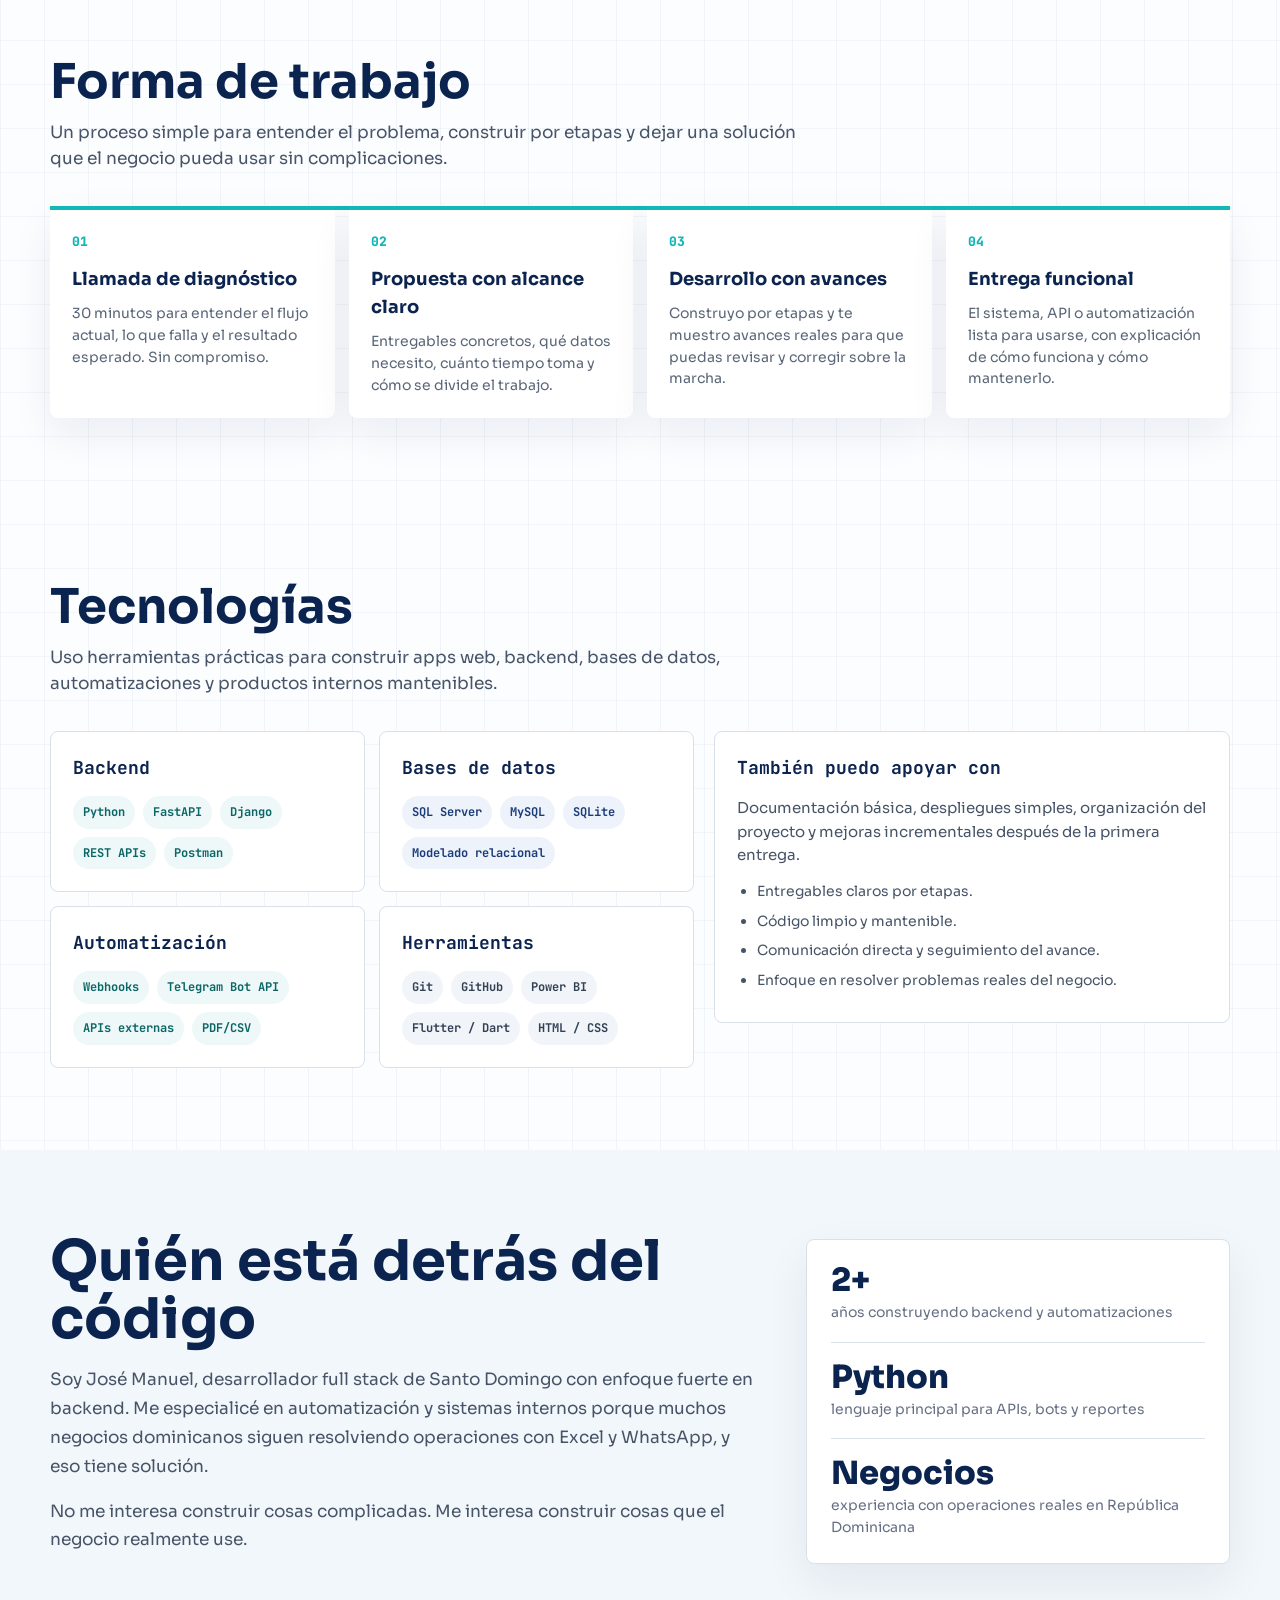
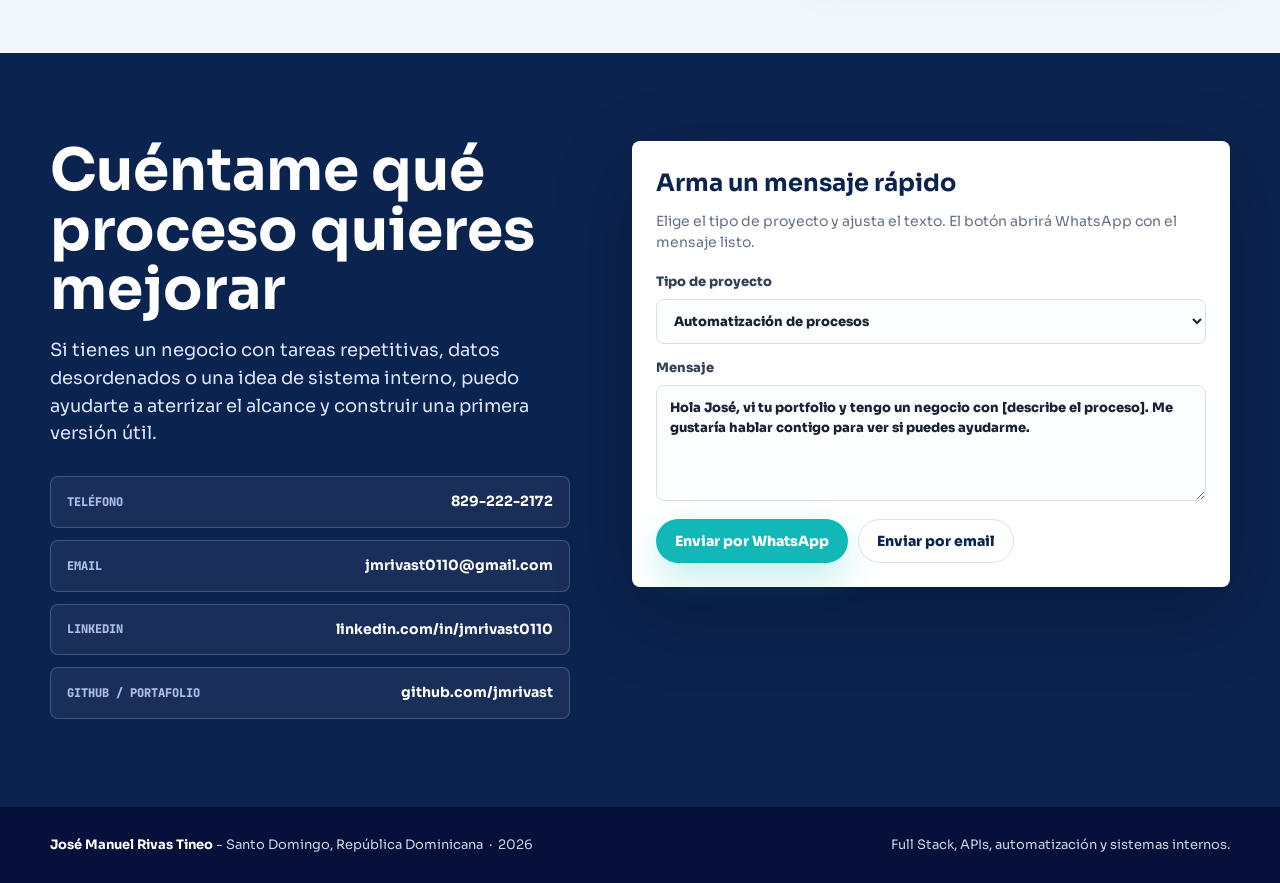
==== commit 37233aa7: "Desktop screenshot and hyperlink, cardnet qa remove and replace" ====
--- a/index.html
+++ b/index.html
@@ -1384,15 +1384,6 @@
       aspect-ratio: 16 / 11;
       object-fit: cover;
       object-position: top center;
-    }
-
-    .website-preview img.mobile-screenshot {
-      width: min(270px, 82%);
-      margin: 18px auto;
-      aspect-ratio: auto;
-      border: 1px solid rgba(95, 215, 255, 0.16);
-      border-radius: 22px;
-      box-shadow: 0 18px 44px rgba(0, 0, 0, 0.28);
     }
 
     .website-preview-link {
@@ -2533,11 +2524,11 @@
                   <span>sebelentorneos</span>
                   <span>Django + Cardnet</span>
                 </div>
-                <img class="mobile-screenshot" src="assets/sebelen-torneos-screenshot.png" alt="Captura móvil de Sebelén Torneos">
-                <div class="website-preview-link">
-                  <span data-i18n="projects.sebelenPreview">Reserva, tanda y pago seguro</span>
-                  <strong>QA</strong>
-                </div>
+                <img src="assets/sebelen-torneos-screenshot.png" alt="Captura desktop de Sebelén Torneos">
+                <a class="website-preview-link" href="https://www.sebelentorneos.com" target="_blank" rel="noopener noreferrer">
+                  <span data-i18n="projects.sebelenVisit">Visitar sitio</span>
+                  <strong>↗</strong>
+                </a>
               </div>
             </div>
           </article>
@@ -2844,7 +2835,7 @@
         "projects.sebelenBullet1": "Temporary reservations with countdown, private cancellation, and automatic expiration to release spots.",
         "projects.sebelenBullet2": "Backend Cardnet integration with server-to-server confirmation before marking payments as approved.",
         "projects.sebelenBullet3": "Applied security: reCAPTCHA v3, rate limits, CSRF, encrypted phones/tokens, and request_id logs.",
-        "projects.sebelenPreview": "Reservation, session, and secure payment",
+        "projects.sebelenVisit": "Visit site",
         "process.title": "How I Work",
         "process.subtitle": "A simple process to understand the problem, build in stages, and leave a solution the business can use without complications.",
         "process.step1Title": "Diagnostic call",
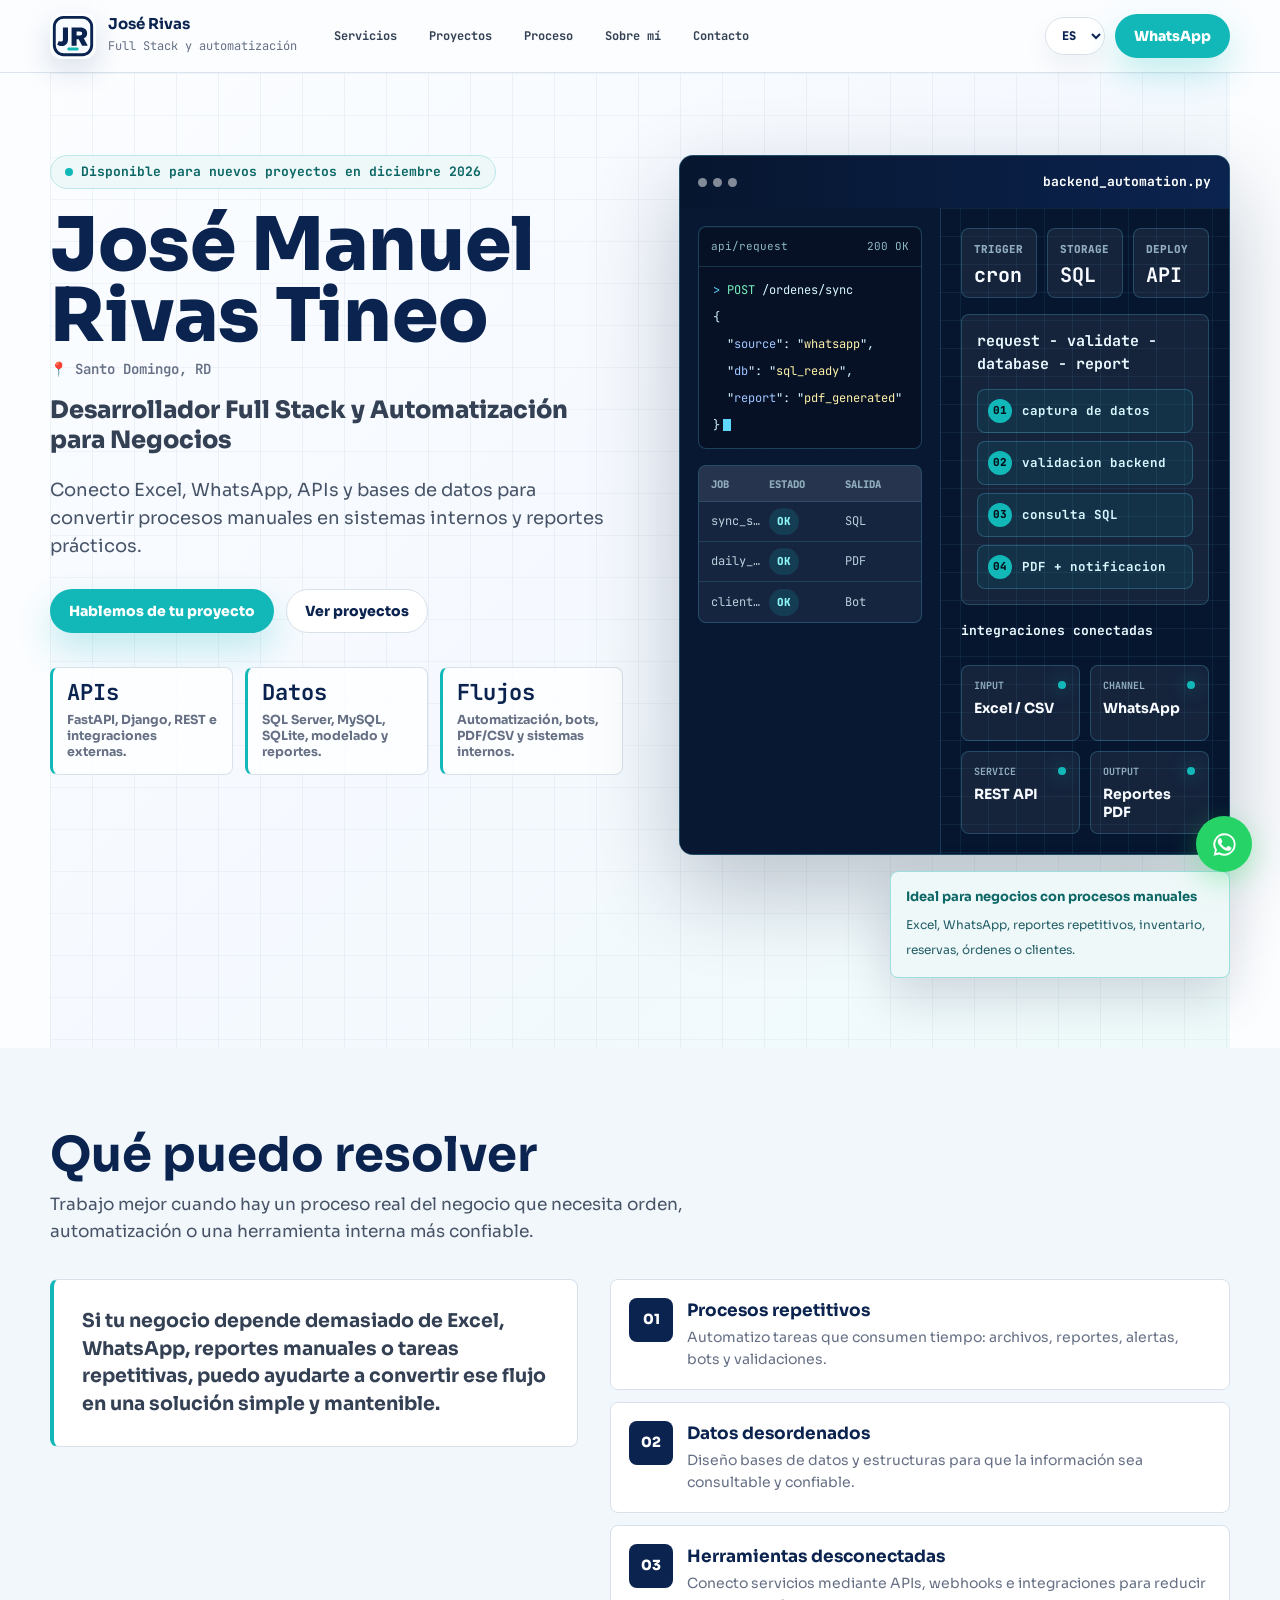
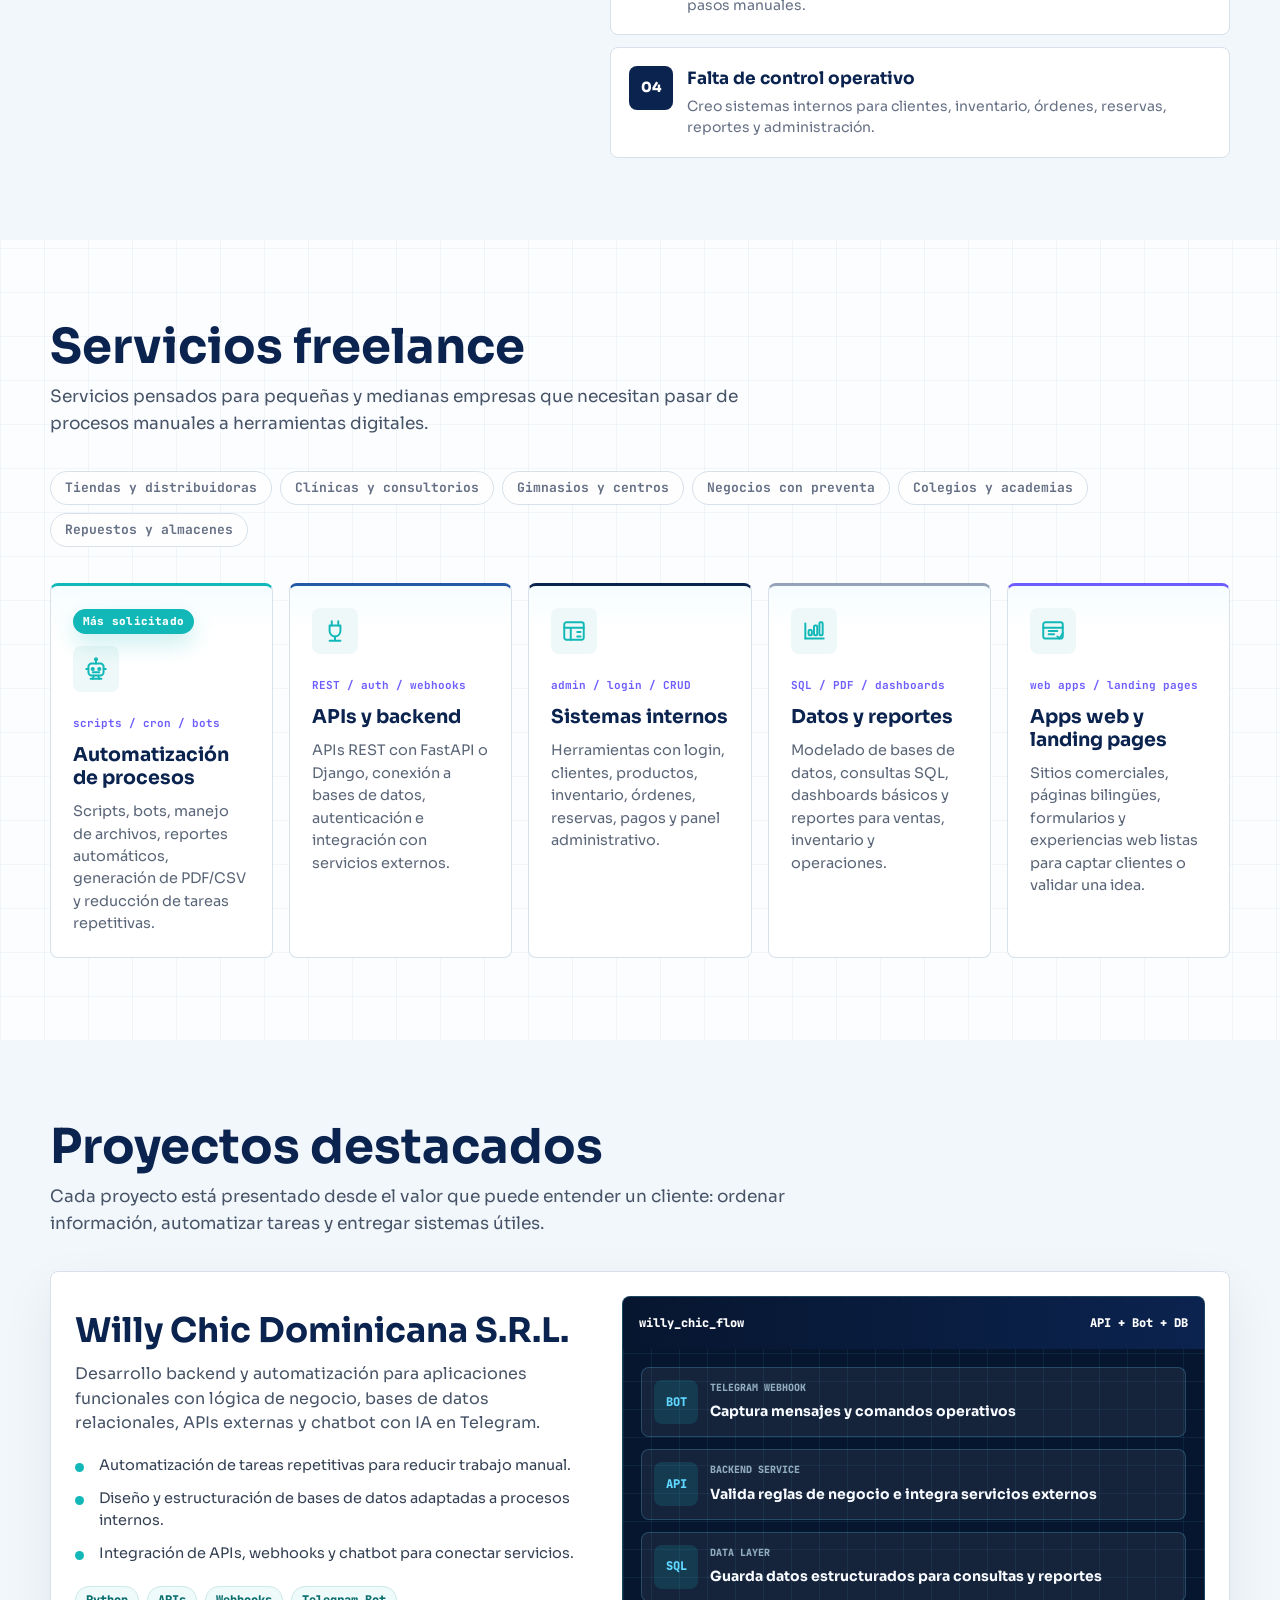
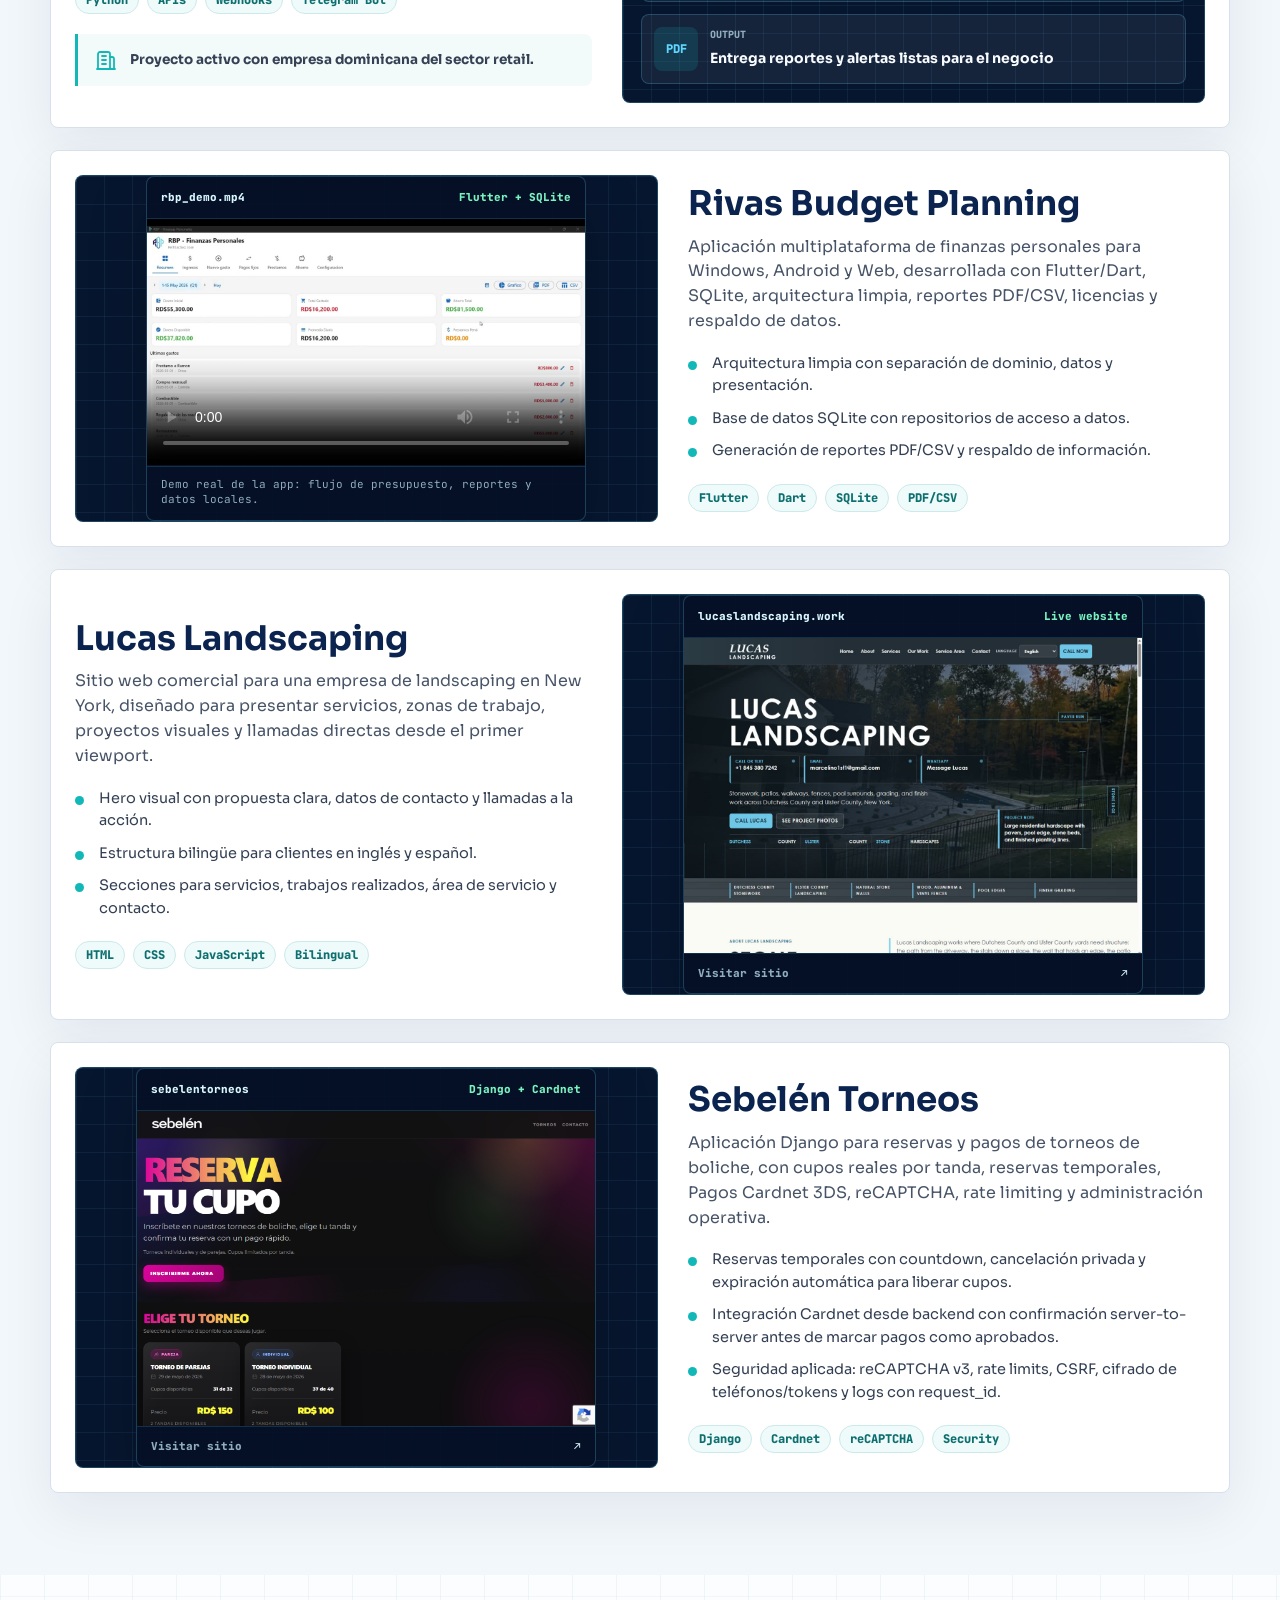
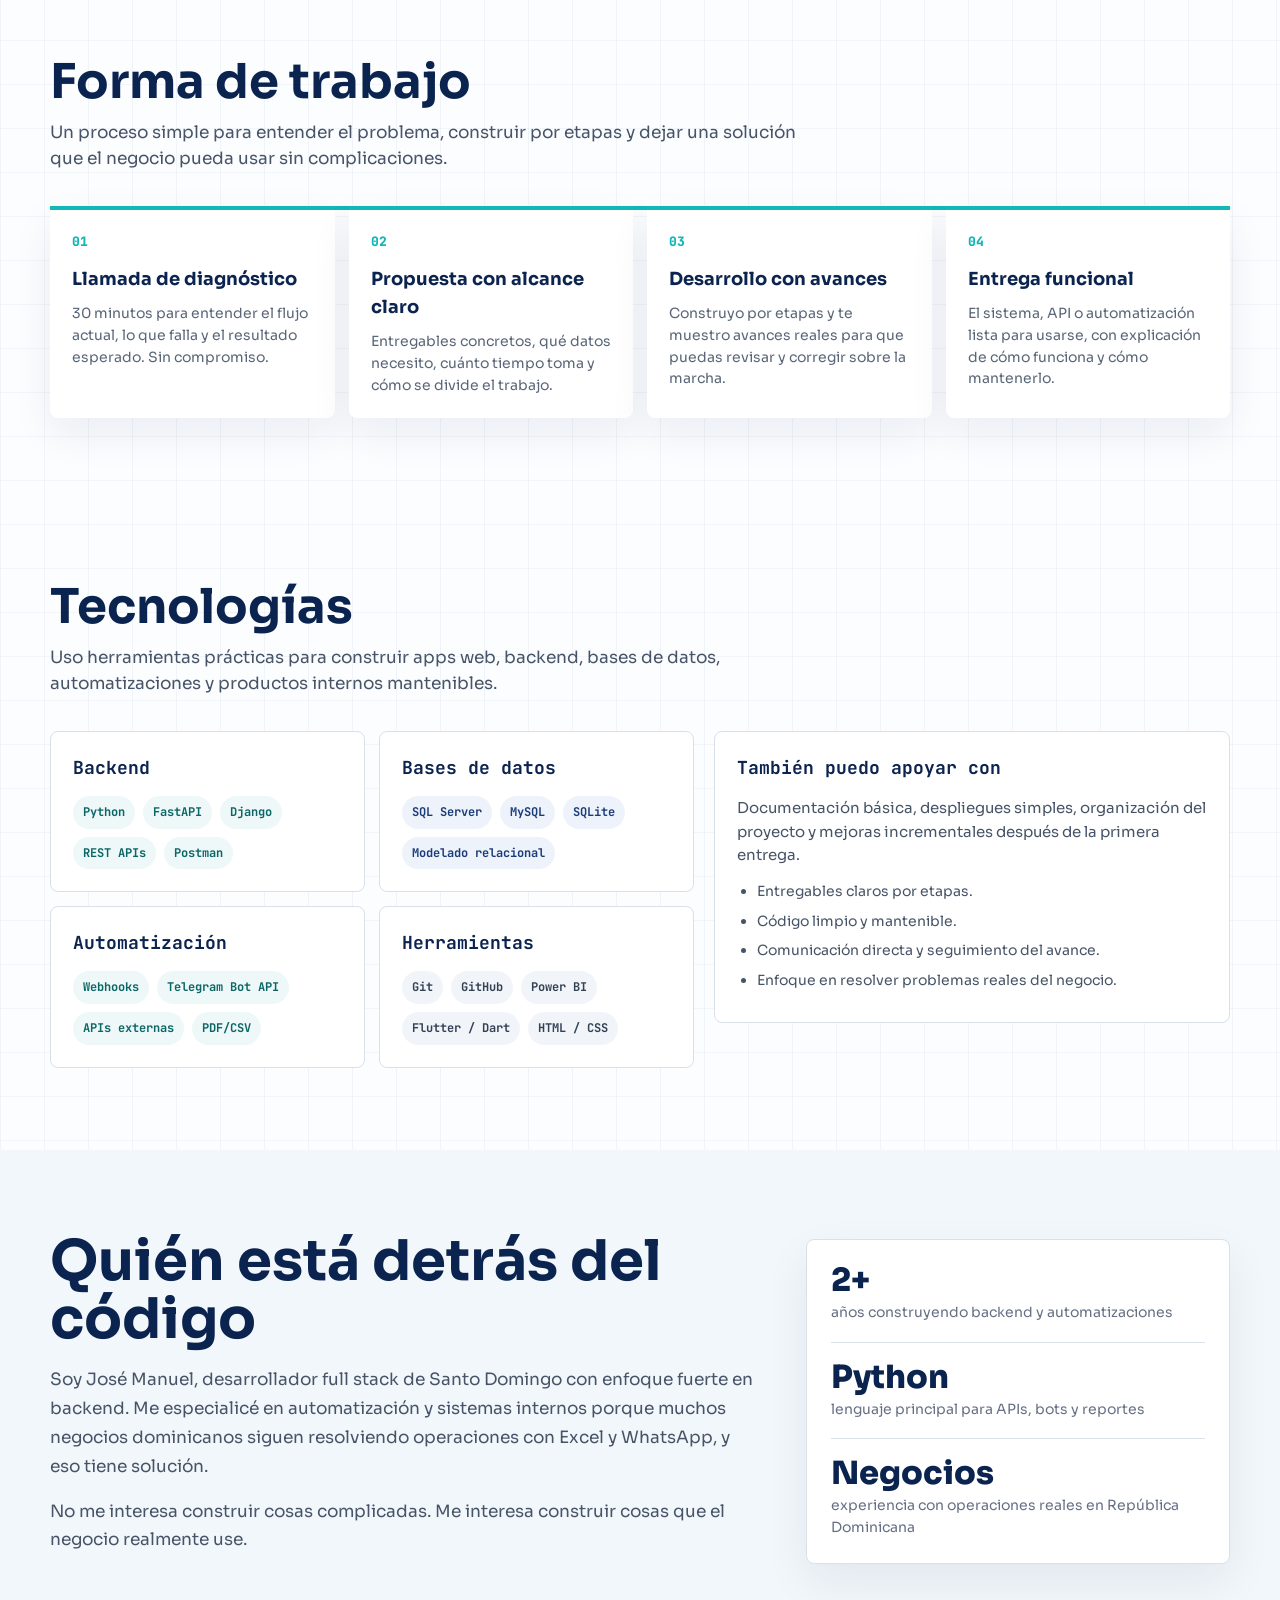
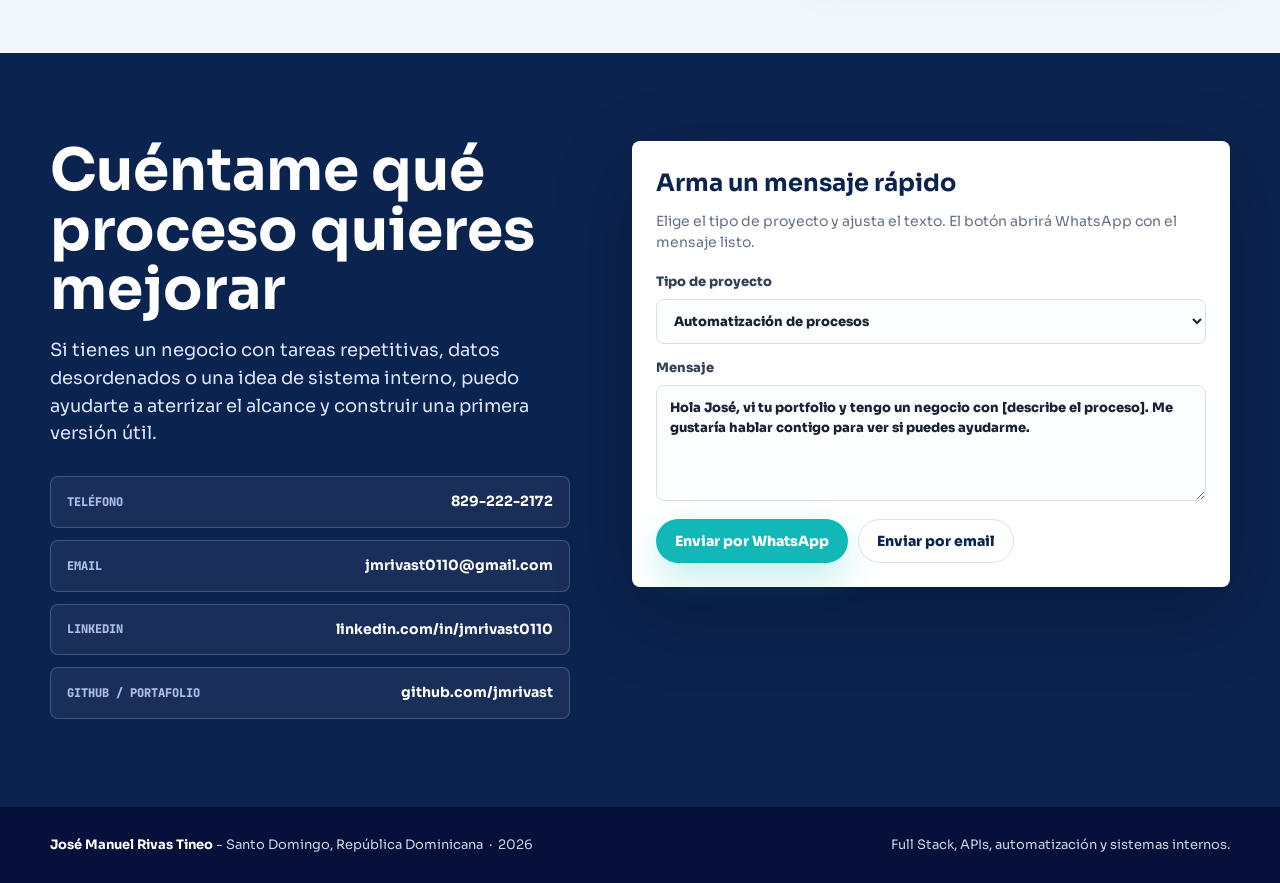
==== commit f6d791fe: "text change QA" ====
--- a/index.html
+++ b/index.html
@@ -2504,7 +2504,7 @@
           <article class="project-card">
             <div class="project-copy">
               <h3>Sebelén Torneos</h3>
-              <p data-i18n="projects.sebelenText">Aplicación Django para reservas y pagos de torneos de boliche, con cupos reales por tanda, reservas temporales, Cardnet QA, reCAPTCHA, rate limiting y administración operativa.</p>
+              <p data-i18n="projects.sebelenText">Aplicación Django para reservas y pagos de torneos de boliche, con cupos reales por tanda, reservas temporales, Pagos Cardnet 3DS, reCAPTCHA, rate limiting y administración operativa.</p>
               <ul>
                 <li data-i18n="projects.sebelenBullet1">Reservas temporales con countdown, cancelación privada y expiración automática para liberar cupos.</li>
                 <li data-i18n="projects.sebelenBullet2">Integración Cardnet desde backend con confirmación server-to-server antes de marcar pagos como aprobados.</li>
@@ -2831,7 +2831,7 @@
         "projects.lucasBullet2": "Bilingual structure for clients in English and Spanish.",
         "projects.lucasBullet3": "Sections for services, completed work, service area, and contact.",
         "projects.lucasVisit": "Visit site",
-        "projects.sebelenText": "Django application for bowling tournament reservations and payments, with real slots per session, temporary reservations, Cardnet QA, reCAPTCHA, rate limiting, and operational admin.",
+        "projects.sebelenText": "Django application for bowling tournament reservations and payments, with real slots per session, temporary reservations, Cardnet 3DS payments, reCAPTCHA, rate limiting, and operational admin.",
         "projects.sebelenBullet1": "Temporary reservations with countdown, private cancellation, and automatic expiration to release spots.",
         "projects.sebelenBullet2": "Backend Cardnet integration with server-to-server confirmation before marking payments as approved.",
         "projects.sebelenBullet3": "Applied security: reCAPTCHA v3, rate limits, CSRF, encrypted phones/tokens, and request_id logs.",
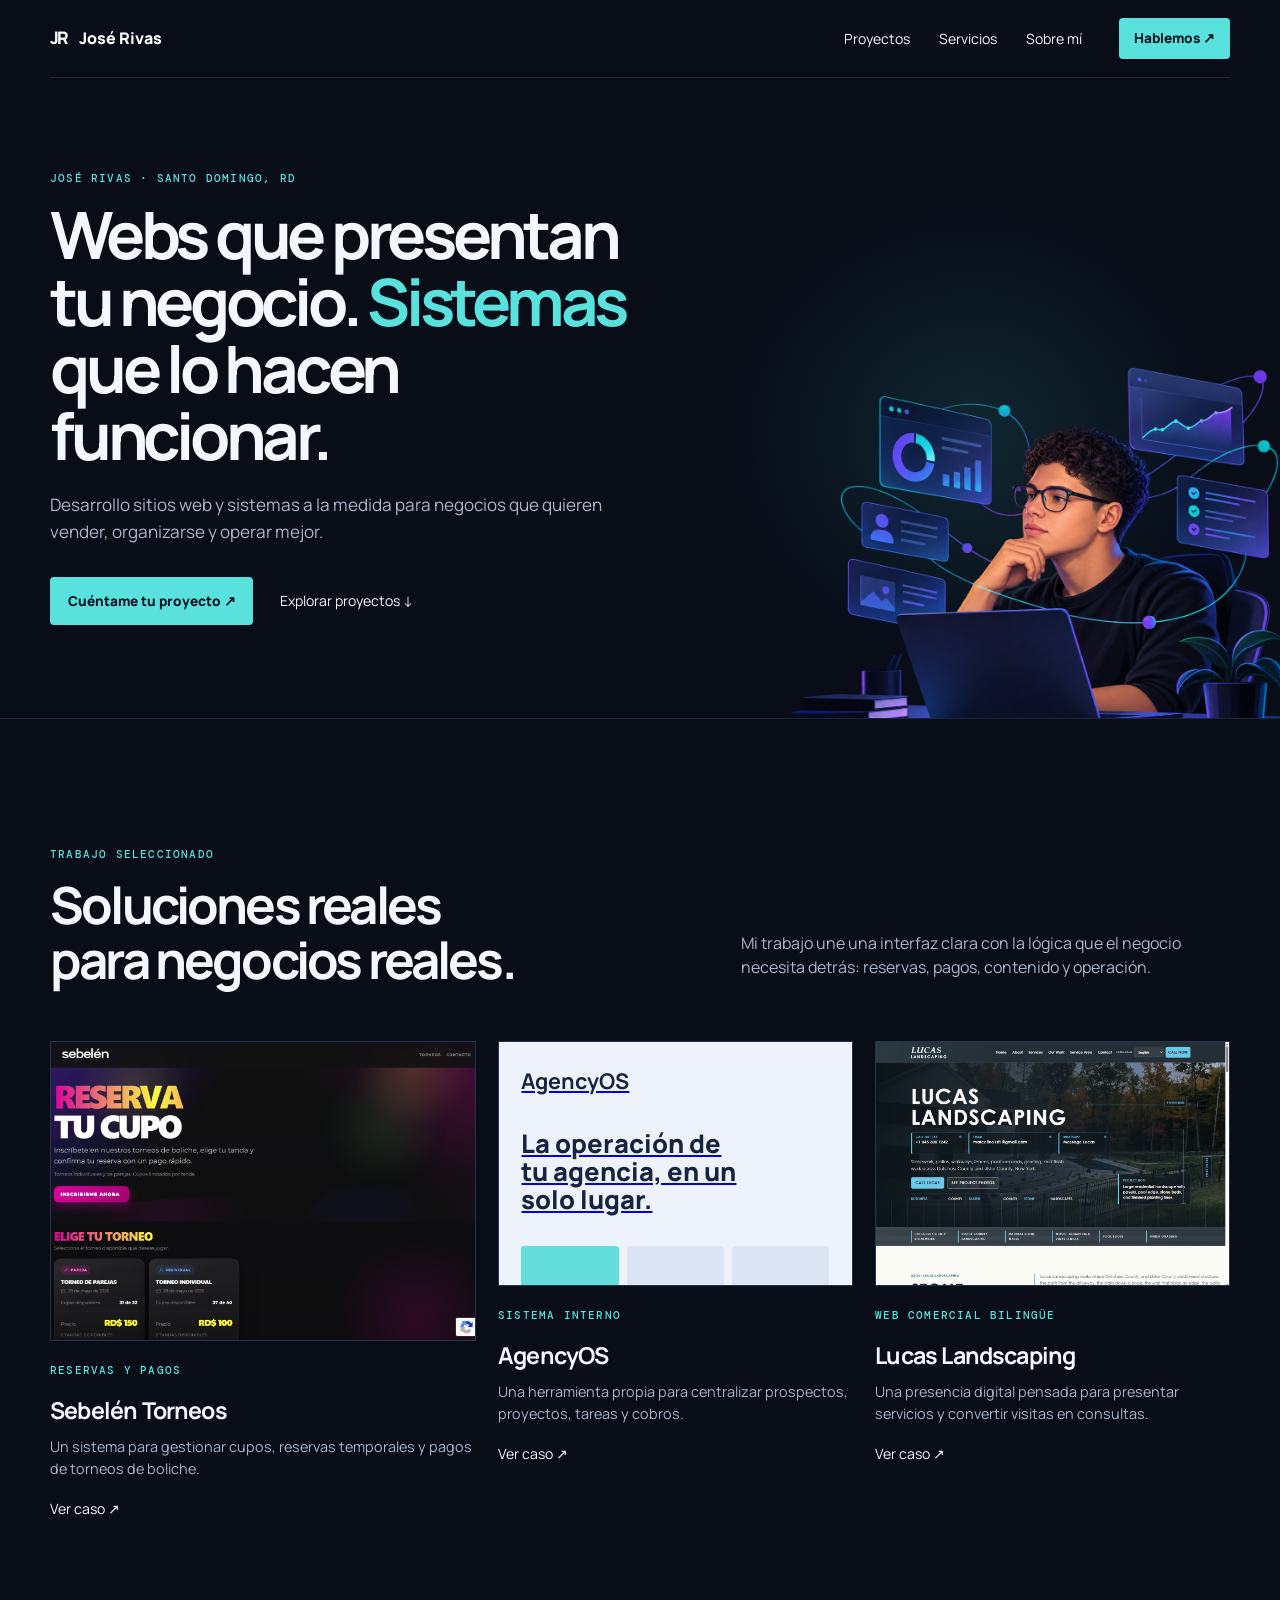
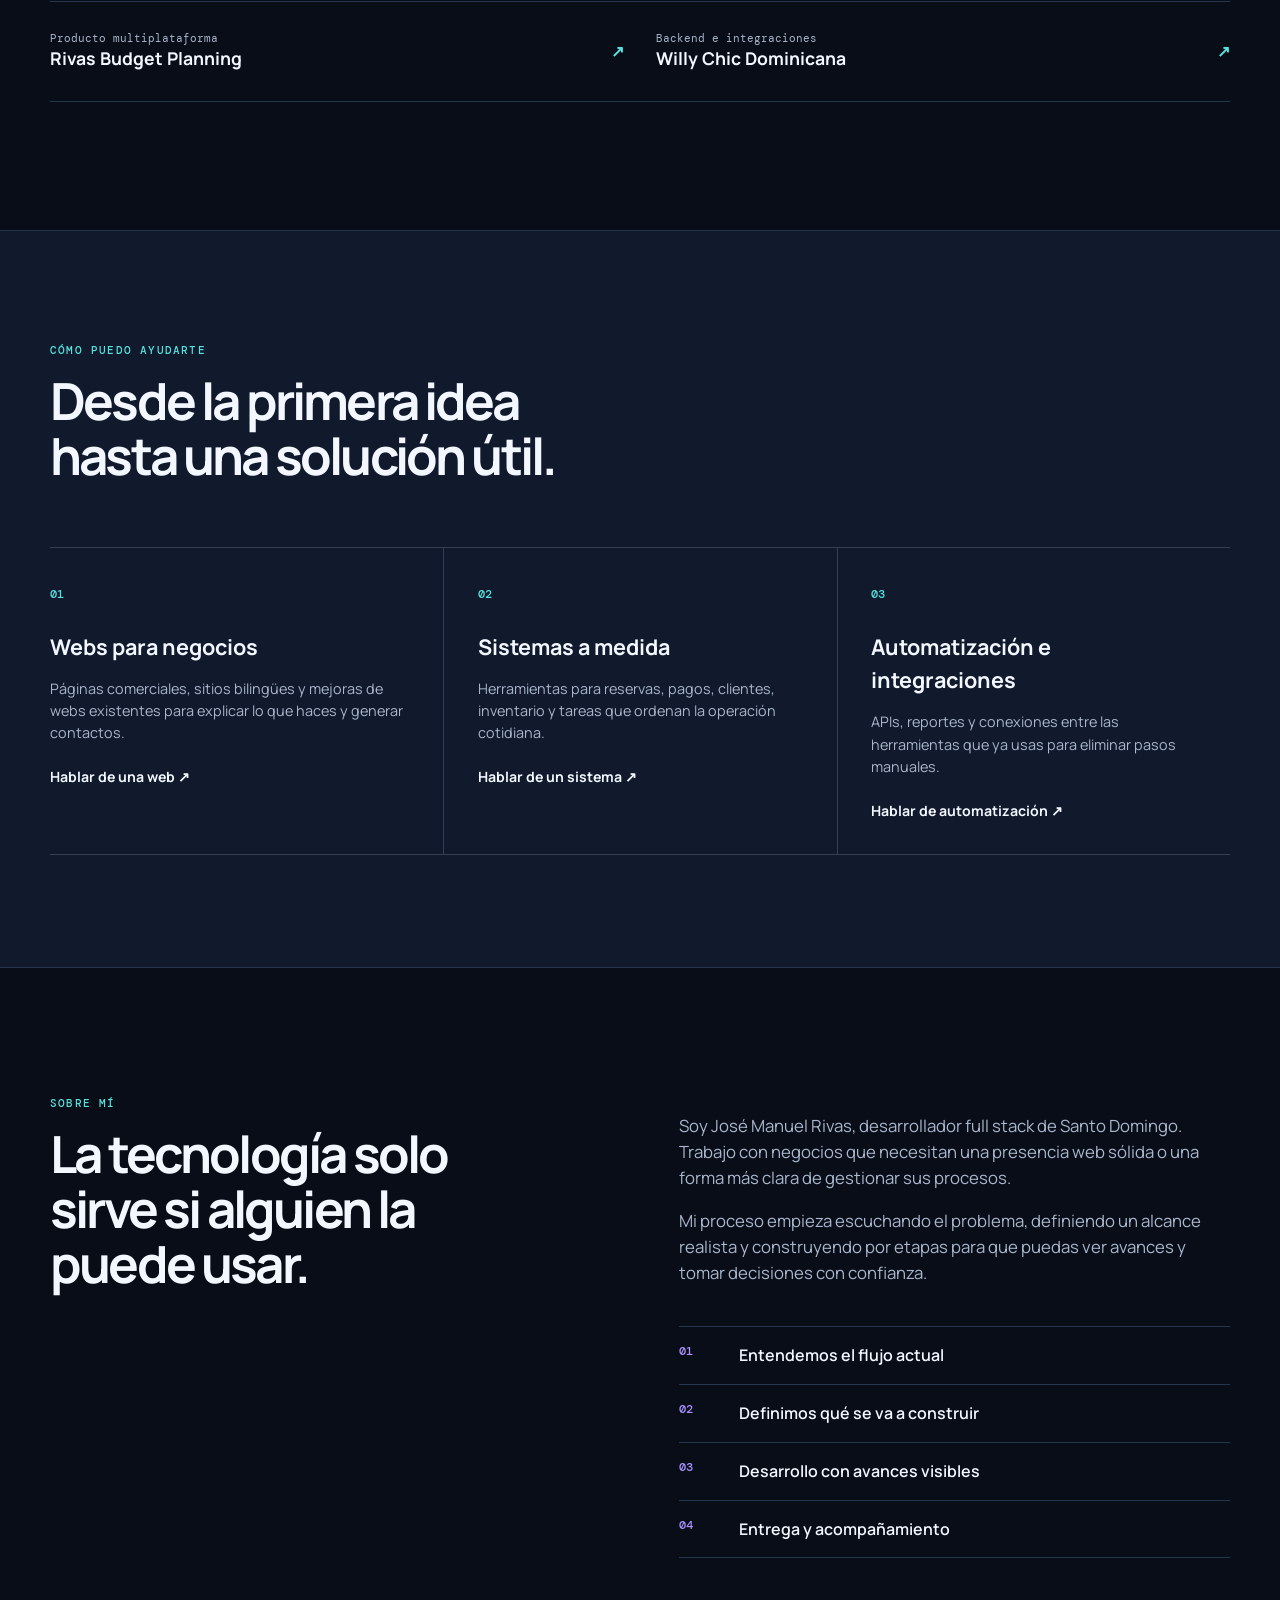
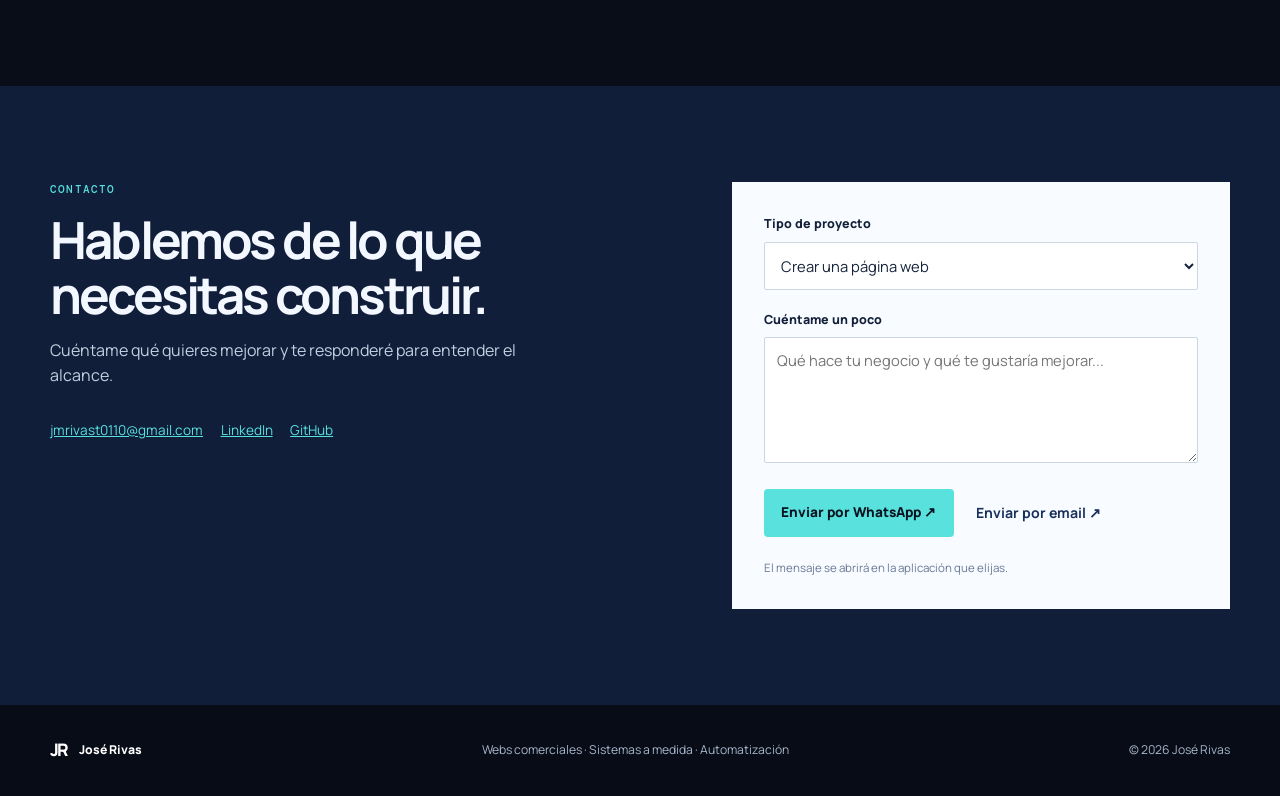
==== commit 4ef8a75f: "Redesign freelance portfolio and add project cases" ====
--- a/index.html
+++ b/index.html
@@ -1,3038 +1,8 @@
-<!DOCTYPE html>
-<html lang="es">
-<head>
-  <meta charset="UTF-8" />
-  <meta name="viewport" content="width=device-width, initial-scale=1.0" />
-  <meta name="description" content="Portfolio freelance de José Manuel Rivas Tineo, desarrollador full stack especializado en apps web, APIs, automatización, bases de datos y sistemas internos para negocios." />
-  <meta property="og:title" content="José Manuel Rivas Tineo | Full Stack y Automatización para Negocios" />
-  <meta property="og:description" content="Conecto Excel, WhatsApp, APIs y bases de datos para convertir procesos manuales en sistemas internos y reportes prácticos." />
-  <meta property="og:type" content="website" />
-  <meta property="og:locale" content="es_DO" />
-  <meta name="theme-color" content="#0f2d6b" />
-  <title>José Manuel Rivas Tineo | Full Stack y Automatización para Negocios</title>
-  <link rel="icon" href="./assets/favicon.svg?v=3" type="image/svg+xml">
-  <link rel="shortcut icon" href="./assets/favicon.svg?v=3" type="image/svg+xml">
-  <link rel="apple-touch-icon" href="./assets/favicon.svg?v=3">
-  <link rel="preconnect" href="https://fonts.googleapis.com">
-  <link rel="preconnect" href="https://fonts.gstatic.com" crossorigin>
-  <link href="https://fonts.googleapis.com/css2?family=JetBrains+Mono:wght@500;600;700&family=Sora:wght@400;600;700;800&display=swap" rel="stylesheet">
-  <style>
-    :root {
-      --navy: #0b234f;
-      --blue: #2459a6;
-      --teal: #12b8b8;
-      --cyan: #5fd7ff;
-      --code: #6d5dfc;
-      --ink: #182230;
-      --muted: #667085;
-      --soft: #f2f7fb;
-      --surface: #ffffff;
-      --surface-2: #eef6f7;
-      --line: #d8e1ea;
-      --shadow: 0 24px 70px rgba(15, 35, 79, 0.12);
-      --radius: 8px;
-      --max: 1180px;
-      --font-main: 'Sora', Arial, sans-serif;
-      --font-mono: 'JetBrains Mono', 'SFMono-Regular', Consolas, monospace;
-    }
-
-    * {
-      box-sizing: border-box;
-    }
-
-    html {
-      scroll-behavior: smooth;
-    }
-
-    body {
-      margin: 0;
-      background:
-        linear-gradient(90deg, rgba(216, 225, 234, 0.32) 1px, transparent 1px),
-        linear-gradient(180deg, rgba(216, 225, 234, 0.28) 1px, transparent 1px),
-        #fbfdff;
-      background-size: 44px 44px;
-      color: var(--ink);
-      font-family: var(--font-main);
-      line-height: 1.55;
-      overflow-x: hidden;
-    }
-
-    a {
-      color: inherit;
-      text-decoration: none;
-    }
-
-    button,
-    input,
-    select,
-    textarea {
-      font: inherit;
-    }
-
-    .site-header {
-      position: sticky;
-      top: 0;
-      z-index: 50;
-      background: rgba(251, 253, 255, 0.9);
-      border-bottom: 1px solid rgba(216, 225, 234, 0.9);
-      backdrop-filter: blur(18px);
-    }
-
-    .nav {
-      position: relative;
-      width: min(var(--max), calc(100% - 40px));
-      min-height: 72px;
-      margin: 0 auto;
-      display: flex;
-      align-items: center;
-      justify-content: space-between;
-      gap: 24px;
-    }
-
-    .brand {
-      display: inline-flex;
-      align-items: center;
-      gap: 12px;
-      min-width: 0;
-      height: 52px;
-    }
-
-    .brand-mark {
-      width: 46px;
-      height: 46px;
-      flex: 0 0 46px;
-      color: var(--navy);
-      box-shadow: 0 12px 30px rgba(15, 45, 107, 0.14);
-      border-radius: 12px;
-    }
-
-    .brand-text {
-      display: grid;
-      gap: 3px;
-      justify-content: center;
-    }
-
-    .brand-text strong,
-    .brand-text span {
-      display: block;
-    }
-
-    .brand-text strong {
-      color: var(--navy);
-      font-size: 15px;
-      line-height: 1.1;
-    }
-
-    .brand-text span {
-      color: var(--muted);
-      font-family: var(--font-mono);
-      font-size: 12px;
-      margin-top: 2px;
-    }
-
-    .nav-links {
-      display: flex;
-      align-items: center;
-      gap: 6px;
-    }
-
-    .nav-actions {
-      display: inline-flex;
-      align-items: center;
-      gap: 10px;
-      margin-left: auto;
-    }
-
-    .nav-links a {
-      border-radius: 999px;
-      color: #344054;
-      font-family: var(--font-mono);
-      font-size: 12px;
-      font-weight: 700;
-      padding: 10px 13px;
-      transition: background 180ms ease, color 180ms ease;
-    }
-
-    .nav-links a:hover,
-    .nav-links a:focus-visible {
-      background: #edf4f9;
-      color: var(--navy);
-      outline: none;
-    }
-
-    .language-switch {
-      display: inline-flex;
-      align-items: center;
-    }
-
-    .language-switch select {
-      min-height: 38px;
-      border: 1px solid var(--line);
-      border-radius: 999px;
-      background: rgba(255, 255, 255, 0.88);
-      color: var(--navy);
-      font-family: var(--font-mono);
-      font-size: 12px;
-      font-weight: 800;
-      padding: 0 12px;
-      cursor: pointer;
-      outline: none;
-      box-shadow: 0 12px 26px rgba(15, 35, 79, 0.06);
-    }
-
-    .language-switch select:focus-visible {
-      border-color: var(--teal);
-      box-shadow: 0 0 0 4px rgba(18, 184, 184, 0.12);
-    }
-
-    .sr-only {
-      position: absolute;
-      width: 1px;
-      height: 1px;
-      padding: 0;
-      margin: -1px;
-      overflow: hidden;
-      clip: rect(0, 0, 0, 0);
-      white-space: nowrap;
-      border: 0;
-    }
-
-    .menu-toggle {
-      display: none;
-      width: 42px;
-      height: 42px;
-      border: 1px solid var(--line);
-      border-radius: var(--radius);
-      background: white;
-      color: var(--navy);
-      cursor: pointer;
-    }
-
-    .menu-toggle span {
-      display: block;
-      width: 18px;
-      height: 2px;
-      margin: 4px auto;
-      background: currentColor;
-      border-radius: 99px;
-    }
-
-    .button {
-      display: inline-flex;
-      align-items: center;
-      justify-content: center;
-      gap: 8px;
-      min-height: 44px;
-      border: 1px solid transparent;
-      border-radius: 999px;
-      padding: 11px 18px;
-      font-size: 14px;
-      font-weight: 800;
-      line-height: 1;
-      cursor: pointer;
-      letter-spacing: 0;
-      transition: transform 180ms ease, box-shadow 180ms ease, background 180ms ease, border-color 180ms ease;
-    }
-
-    .button:hover,
-    .button:focus-visible {
-      transform: translateY(-1px);
-      outline: none;
-    }
-
-    .button-primary {
-      background: var(--teal);
-      color: white;
-      box-shadow: 0 16px 34px rgba(18, 184, 184, 0.24);
-    }
-
-    .button-primary:hover,
-    .button-primary:focus-visible {
-      background: #0f9f9f;
-      box-shadow: 0 20px 42px rgba(18, 184, 184, 0.3);
-    }
-
-    .button-secondary {
-      background: white;
-      border-color: var(--line);
-      color: var(--navy);
-    }
-
-    .button-secondary:hover,
-    .button-secondary:focus-visible {
-      border-color: #b8c8d9;
-      box-shadow: 0 14px 34px rgba(18, 34, 64, 0.1);
-    }
-
-    .hero {
-      width: min(var(--max), calc(100% - 40px));
-      margin: 0 auto;
-      padding: 82px 0 70px;
-      display: grid;
-      grid-template-columns: minmax(0, 1.02fr) minmax(360px, 0.98fr);
-      gap: 56px;
-      align-items: start;
-      background:
-        linear-gradient(90deg, rgba(216, 225, 234, 0.4) 1px, transparent 1px),
-        linear-gradient(180deg, rgba(216, 225, 234, 0.32) 1px, transparent 1px),
-        linear-gradient(135deg, #fbfdff 0%, #f5f9ff 48%, #eefafa 100%);
-      background-size: 42px 42px, 42px 42px, auto;
-      box-shadow: 0 0 0 100vmax #fbfdff;
-      clip-path: inset(0 -100vmax);
-    }
-
-    .hero-copy {
-      max-width: 670px;
-      min-width: 0;
-    }
-
-    .availability-badge {
-      display: inline-flex;
-      align-items: center;
-      gap: 8px;
-      border: 1px solid #bde8e8;
-      border-radius: 999px;
-      background: #eef8f8;
-      color: #0c6666;
-      font-family: var(--font-mono);
-      font-size: 13px;
-      font-weight: 700;
-      padding: 6px 14px;
-      margin-bottom: 20px;
-    }
-
-    .availability-dot {
-      width: 8px;
-      height: 8px;
-      border-radius: 999px;
-      background: var(--teal);
-      flex-shrink: 0;
-      animation: pulse 2s ease-in-out infinite;
-    }
-
-    .availability-badge span:last-child {
-      min-width: 0;
-    }
-
-    @keyframes pulse {
-      0%,
-      100% {
-        opacity: 1;
-      }
-
-      50% {
-        opacity: 0.4;
-      }
-    }
-
-    h1,
-    h2,
-    h3,
-    p {
-      margin-top: 0;
-    }
-
-    h1 {
-      margin-bottom: 16px;
-      color: var(--navy);
-      font-size: clamp(44px, 6.7vw, 74px);
-      font-weight: 800;
-      line-height: 0.96;
-      letter-spacing: 0;
-    }
-
-    .hero-title {
-      margin-bottom: 22px;
-      color: #344054;
-      font-size: clamp(18px, 2vw, 24px);
-      font-weight: 800;
-      line-height: 1.25;
-    }
-
-    .hero-location {
-      color: var(--muted);
-      font-family: var(--font-mono);
-      font-size: 14px;
-      font-weight: 600;
-      margin-bottom: 14px;
-      margin-top: -8px;
-    }
-
-    .hero-summary {
-      max-width: 620px;
-      margin-bottom: 28px;
-      color: #475467;
-      font-size: 18px;
-    }
-
-    .hero-actions {
-      display: flex;
-      flex-wrap: wrap;
-      gap: 12px;
-      margin-bottom: 34px;
-    }
-
-    .signal-row {
-      display: grid;
-      grid-template-columns: repeat(3, minmax(0, 1fr));
-      gap: 12px;
-      max-width: 620px;
-    }
-
-    .signal {
-      border: 1px solid var(--line);
-      border-left: 3px solid var(--teal);
-      border-radius: var(--radius);
-      background: rgba(255, 255, 255, 0.82);
-      padding: 14px;
-      min-height: 84px;
-    }
-
-    .signal strong {
-      display: block;
-      color: var(--navy);
-      font-family: var(--font-mono);
-      font-size: 22px;
-      line-height: 1;
-      margin-bottom: 8px;
-    }
-
-    .signal span {
-      display: block;
-      color: var(--muted);
-      font-size: 12.5px;
-      font-weight: 700;
-      line-height: 1.3;
-    }
-
-    .hero-visual {
-      position: relative;
-      min-width: 0;
-    }
-
-    .system-preview {
-      overflow: hidden;
-      border: 1px solid rgba(95, 215, 255, 0.28);
-      border-radius: 14px;
-      background: #07162f;
-      box-shadow: 0 34px 90px rgba(7, 22, 47, 0.24);
-    }
-
-    .preview-top {
-      display: flex;
-      align-items: center;
-      justify-content: space-between;
-      gap: 16px;
-      padding: 16px 18px;
-      background: linear-gradient(90deg, #07162f, #0b234f);
-      color: white;
-    }
-
-    .window-dots {
-      display: inline-flex;
-      gap: 6px;
-    }
-
-    .window-dots span {
-      width: 9px;
-      height: 9px;
-      border-radius: 999px;
-      background: rgba(255, 255, 255, 0.5);
-    }
-
-    .preview-top strong {
-      font-family: var(--font-mono);
-      font-size: 13px;
-      letter-spacing: 0;
-    }
-
-    .preview-body {
-      display: grid;
-      grid-template-columns: 0.95fr 1.05fr;
-      min-height: 430px;
-      background:
-        linear-gradient(90deg, rgba(95, 215, 255, 0.08) 1px, transparent 1px),
-        linear-gradient(180deg, rgba(95, 215, 255, 0.07) 1px, transparent 1px),
-        #07162f;
-      background-size: 28px 28px;
-    }
-
-    .preview-sidebar {
-      display: grid;
-      gap: 16px;
-      align-content: start;
-      padding: 18px;
-      background: rgba(8, 24, 51, 0.92);
-      border-right: 1px solid rgba(95, 215, 255, 0.18);
-    }
-
-    .mini-profile {
-      margin-bottom: 22px;
-      padding-bottom: 18px;
-      border-bottom: 1px solid var(--line);
-    }
-
-    .mini-profile strong {
-      display: block;
-      color: var(--navy);
-      font-size: 16px;
-      margin-bottom: 4px;
-    }
-
-    .mini-profile span {
-      color: var(--muted);
-      font-size: 12px;
-    }
-
-    .side-row {
-      display: flex;
-      align-items: center;
-      gap: 10px;
-      margin: 11px 0;
-      color: #344054;
-      font-size: 13px;
-      font-weight: 700;
-    }
-
-    .side-icon {
-      width: 28px;
-      height: 28px;
-      border-radius: 7px;
-      background: #e6f2f3;
-      display: grid;
-      place-items: center;
-      color: var(--teal);
-      font-size: 13px;
-      font-weight: 900;
-    }
-
-    .preview-main {
-      padding: 20px;
-      display: grid;
-      gap: 16px;
-      align-content: start;
-    }
-
-    .terminal-panel {
-      overflow: hidden;
-      border: 1px solid rgba(95, 215, 255, 0.24);
-      border-radius: var(--radius);
-      background: #061126;
-      color: #d8f8ff;
-      font-family: var(--font-mono);
-      box-shadow: inset 0 1px 0 rgba(255, 255, 255, 0.04);
-    }
-
-    .terminal-toolbar {
-      display: flex;
-      align-items: center;
-      justify-content: space-between;
-      gap: 12px;
-      min-height: 40px;
-      border-bottom: 1px solid rgba(95, 215, 255, 0.18);
-      padding: 0 12px;
-      color: #8fb9c6;
-      font-size: 11px;
-    }
-
-    .terminal-body {
-      padding: 14px;
-      display: grid;
-      gap: 9px;
-      font-size: 12px;
-      line-height: 1.5;
-    }
-
-    .code-line {
-      margin: 0;
-      white-space: nowrap;
-    }
-
-    .code-line .prompt {
-      color: var(--cyan);
-    }
-
-    .code-line .method {
-      color: #79f2c0;
-    }
-
-    .code-line .key {
-      color: #9fc5ff;
-    }
-
-    .code-line .value {
-      color: #fff2a8;
-    }
-
-    .cursor {
-      display: inline-block;
-      width: 8px;
-      height: 1em;
-      margin-left: 3px;
-      background: var(--cyan);
-      vertical-align: -0.12em;
-      animation: cursor-blink 1s steps(2, start) infinite;
-    }
-
-    @keyframes cursor-blink {
-      50% {
-        opacity: 0;
-      }
-    }
-
-    .integration-map {
-      display: grid;
-      gap: 12px;
-    }
-
-    .integration-map h3,
-    .pipeline h3 {
-      margin-bottom: 12px;
-      color: #eaf8ff;
-      font-family: var(--font-mono);
-      font-size: 13px;
-    }
-
-    .node-grid {
-      display: grid;
-      grid-template-columns: repeat(2, minmax(0, 1fr));
-      gap: 10px;
-    }
-
-    .tech-node {
-      position: relative;
-      border: 1px solid rgba(95, 215, 255, 0.22);
-      border-radius: var(--radius);
-      background: rgba(255, 255, 255, 0.06);
-      color: #d8f8ff;
-      padding: 12px;
-      min-height: 76px;
-    }
-
-    .tech-node::before {
-      content: "";
-      position: absolute;
-      top: 15px;
-      right: 13px;
-      width: 8px;
-      height: 8px;
-      border-radius: 999px;
-      background: var(--teal);
-      box-shadow: 0 0 18px rgba(18, 184, 184, 0.7);
-    }
-
-    .tech-node span {
-      display: block;
-      color: #90adbd;
-      font-family: var(--font-mono);
-      font-size: 10px;
-      font-weight: 700;
-      text-transform: uppercase;
-      margin-bottom: 7px;
-    }
-
-    .tech-node strong {
-      display: block;
-      color: #f8fbff;
-      font-size: 14px;
-      line-height: 1.25;
-    }
-
-    .metric-grid {
-      display: grid;
-      grid-template-columns: repeat(3, minmax(0, 1fr));
-      gap: 10px;
-    }
-
-    .metric {
-      border: 1px solid rgba(95, 215, 255, 0.22);
-      border-radius: var(--radius);
-      padding: 12px;
-      background: rgba(255, 255, 255, 0.06);
-    }
-
-    .metric span {
-      display: block;
-      color: #90adbd;
-      font-family: var(--font-mono);
-      font-size: 11px;
-      font-weight: 800;
-      text-transform: uppercase;
-      letter-spacing: 0;
-      margin-bottom: 7px;
-    }
-
-    .metric strong {
-      display: block;
-      color: #f8fbff;
-      font-family: var(--font-mono);
-      font-size: 20px;
-      line-height: 1;
-    }
-
-    .pipeline {
-      border: 1px solid rgba(95, 215, 255, 0.22);
-      border-radius: var(--radius);
-      padding: 15px;
-      background: rgba(255, 255, 255, 0.06);
-    }
-
-    .pipeline h3 {
-      margin-bottom: 12px;
-      color: #eaf8ff;
-      font-family: var(--font-mono);
-      font-size: 15px;
-    }
-
-    .flow {
-      display: grid;
-      grid-template-columns: 1fr;
-      gap: 8px;
-    }
-
-    .flow-step {
-      position: relative;
-      min-height: 42px;
-      border: 1px solid rgba(95, 215, 255, 0.24);
-      border-radius: var(--radius);
-      background: rgba(18, 184, 184, 0.1);
-      padding: 9px 10px;
-      color: #d8f8ff;
-      display: grid;
-      grid-template-columns: 24px minmax(0, 1fr);
-      gap: 10px;
-      align-items: center;
-      font-size: 12.5px;
-      font-weight: 800;
-      line-height: 1.2;
-      font-family: var(--font-mono);
-    }
-
-    .flow-step span {
-      display: grid;
-      place-items: center;
-      width: 24px;
-      height: 24px;
-      border-radius: 999px;
-      background: var(--teal);
-      color: #03121d;
-      font-size: 11px;
-    }
-
-    .flow-step strong {
-      min-width: 0;
-      overflow: hidden;
-      text-overflow: ellipsis;
-      white-space: nowrap;
-    }
-
-    .data-table {
-      overflow: hidden;
-      border: 1px solid rgba(95, 215, 255, 0.22);
-      border-radius: var(--radius);
-      background: rgba(255, 255, 255, 0.06);
-    }
-
-    .table-row {
-      display: grid;
-      grid-template-columns: minmax(0, 1fr) 68px 64px;
-      gap: 8px;
-      align-items: center;
-      min-height: 40px;
-      padding: 0 12px;
-      border-bottom: 1px solid rgba(95, 215, 255, 0.14);
-      color: #b8d0dc;
-      font-family: var(--font-mono);
-      font-size: 12px;
-    }
-
-    .table-row span {
-      min-width: 0;
-      overflow: hidden;
-      text-overflow: ellipsis;
-      white-space: nowrap;
-    }
-
-    .table-row:last-child {
-      border-bottom: 0;
-    }
-
-    .table-row.header {
-      min-height: 36px;
-      background: rgba(255, 255, 255, 0.07);
-      color: #90adbd;
-      font-size: 10.5px;
-      font-weight: 800;
-      text-transform: uppercase;
-    }
-
-    .status {
-      display: inline-flex;
-      align-items: center;
-      justify-content: center;
-      width: fit-content;
-      border-radius: 999px;
-      padding: 5px 8px;
-      background: rgba(18, 184, 184, 0.16);
-      color: #8df6f6;
-      font-family: var(--font-mono);
-      font-size: 11px;
-      font-weight: 800;
-    }
-
-    .floating-note {
-      width: min(340px, 100%);
-      margin: 16px 0 0 auto;
-      border: 1px solid #9ddede;
-      border-radius: var(--radius);
-      background: #eef8f8;
-      padding: 15px;
-      box-shadow: 0 18px 48px rgba(18, 34, 64, 0.16);
-    }
-
-    .floating-note strong {
-      display: block;
-      color: #0c6666;
-      font-size: 13px;
-      margin-bottom: 5px;
-    }
-
-    .floating-note span {
-      color: #245e67;
-      font-size: 12px;
-      line-height: 1.3;
-    }
-
-    .section {
-      padding: 82px 0;
-    }
-
-    .section.alt {
-      background: var(--soft);
-    }
-
-    .section-inner {
-      width: min(var(--max), calc(100% - 40px));
-      margin: 0 auto;
-    }
-
-    .section-head {
-      max-width: 760px;
-      margin-bottom: 34px;
-    }
-
-    .section-head h2 {
-      margin-bottom: 12px;
-      color: var(--navy);
-      font-size: clamp(32px, 4vw, 48px);
-      line-height: 1.05;
-      letter-spacing: 0;
-    }
-
-    .section-head p {
-      margin-bottom: 0;
-      color: #475467;
-      font-size: 17px;
-    }
-
-    .problem-layout {
-      display: grid;
-      grid-template-columns: minmax(0, 0.92fr) minmax(360px, 1.08fr);
-      gap: 32px;
-      align-items: start;
-    }
-
-    .problem-statement {
-      border: 1px solid var(--line);
-      border-left: 4px solid var(--teal);
-      border-radius: var(--radius);
-      background: white;
-      padding: 28px;
-    }
-
-    .problem-statement p {
-      margin-bottom: 0;
-      color: #344054;
-      font-size: 19px;
-      font-weight: 700;
-      line-height: 1.45;
-    }
-
-    .problem-list {
-      display: grid;
-      gap: 12px;
-    }
-
-    .problem-item {
-      display: grid;
-      grid-template-columns: 44px minmax(0, 1fr);
-      gap: 14px;
-      align-items: start;
-      border: 1px solid var(--line);
-      border-radius: var(--radius);
-      background: white;
-      padding: 18px;
-    }
-
-    .number {
-      width: 44px;
-      height: 44px;
-      border-radius: var(--radius);
-      display: grid;
-      place-items: center;
-      background: var(--navy);
-      color: white;
-      font-size: 14px;
-      font-weight: 900;
-    }
-
-    .problem-item h3 {
-      margin-bottom: 3px;
-      color: var(--navy);
-      font-size: 17px;
-    }
-
-    .problem-item p {
-      margin-bottom: 0;
-      color: #667085;
-      font-size: 14px;
-    }
-
-    .service-grid {
-      display: grid;
-      grid-template-columns: repeat(auto-fit, minmax(210px, 1fr));
-      gap: 16px;
-    }
-
-    .client-types {
-      display: flex;
-      flex-wrap: wrap;
-      gap: 8px;
-      margin-bottom: 36px;
-    }
-
-    .client-types span {
-      border: 1px solid var(--line);
-      border-radius: 999px;
-      background: rgba(255, 255, 255, 0.82);
-      color: var(--muted);
-      font-family: var(--font-mono);
-      font-size: 13px;
-      font-weight: 700;
-      padding: 6px 14px;
-    }
-
-    .service-card {
-      min-height: 240px;
-      border: 1px solid var(--line);
-      border-radius: var(--radius);
-      background:
-        linear-gradient(180deg, rgba(95, 215, 255, 0.06), transparent 44px),
-        white;
-      padding: 22px;
-      transition: transform 180ms ease, box-shadow 180ms ease, border-color 180ms ease;
-    }
-
-    .service-card:hover {
-      transform: translateY(-4px);
-      border-color: #b6d8da;
-      box-shadow: 0 22px 52px rgba(18, 34, 64, 0.11);
-    }
-
-    .service-card:nth-child(1) {
-      border-top: 3px solid var(--teal);
-    }
-
-    .service-card:nth-child(2) {
-      border-top: 3px solid var(--blue);
-    }
-
-    .service-card:nth-child(3) {
-      border-top: 3px solid var(--navy);
-    }
-
-    .service-card:nth-child(4) {
-      border-top: 3px solid #94a3b8;
-    }
-
-    .service-card:nth-child(5) {
-      border-top: 3px solid var(--code);
-    }
-
-    .badge-top {
-      display: inline-block;
-      margin-bottom: 12px;
-      border-radius: 999px;
-      background: var(--teal);
-      color: white;
-      font-family: var(--font-mono);
-      font-size: 11px;
-      font-weight: 800;
-      padding: 4px 10px;
-      letter-spacing: 0.02em;
-      box-shadow: 0 10px 22px rgba(18, 184, 184, 0.22);
-    }
-
-    .service-icon {
-      width: 46px;
-      height: 46px;
-      margin-bottom: 18px;
-      border-radius: var(--radius);
-      display: grid;
-      place-items: center;
-      background: #eef8f8;
-      color: var(--teal);
-      font-weight: 900;
-    }
-
-    .service-icon svg {
-      width: 26px;
-      height: 26px;
-    }
-
-    .service-card h3 {
-      margin-bottom: 10px;
-      color: var(--navy);
-      font-size: 19px;
-      line-height: 1.2;
-    }
-
-    .service-meta {
-      display: inline-flex;
-      margin-bottom: 12px;
-      color: var(--code);
-      font-family: var(--font-mono);
-      font-size: 11px;
-      font-weight: 700;
-    }
-
-    .service-card p {
-      margin-bottom: 0;
-      color: #5a6678;
-      font-size: 14.5px;
-    }
-
-    .project-stack {
-      display: grid;
-      gap: 22px;
-    }
-
-    .project-card {
-      display: grid;
-      grid-template-columns: 0.94fr 1.06fr;
-      gap: 30px;
-      align-items: stretch;
-      border: 1px solid var(--line);
-      border-radius: var(--radius);
-      background: white;
-      padding: 24px;
-      box-shadow: 0 20px 54px rgba(18, 34, 64, 0.07);
-    }
-
-    .project-card:nth-child(even) {
-      grid-template-columns: 1.06fr 0.94fr;
-    }
-
-    .project-card:nth-child(even) .project-copy {
-      order: 2;
-    }
-
-    .project-copy {
-      align-self: center;
-    }
-
-    .project-copy h3 {
-      margin-bottom: 12px;
-      color: var(--navy);
-      font-size: clamp(24px, 2.7vw, 34px);
-      line-height: 1.08;
-      letter-spacing: 0;
-    }
-
-    .project-copy p {
-      color: #475467;
-      font-size: 16px;
-    }
-
-    .project-copy ul {
-      margin: 18px 0 0;
-      padding: 0;
-      list-style: none;
-      display: grid;
-      gap: 10px;
-    }
-
-    .project-copy li {
-      position: relative;
-      padding-left: 24px;
-      color: #344054;
-      font-size: 14.5px;
-    }
-
-    .project-copy li::before {
-      content: "";
-      position: absolute;
-      left: 0;
-      top: 0.62em;
-      width: 9px;
-      height: 9px;
-      border-radius: 999px;
-      background: var(--teal);
-    }
-
-    .project-note {
-      display: flex;
-      align-items: center;
-      gap: 12px;
-      margin-top: 20px;
-      border-left: 3px solid var(--teal);
-      border-radius: 0 var(--radius) var(--radius) 0;
-      background: #f3fafa;
-      padding: 14px 16px;
-    }
-
-    .project-note svg {
-      width: 24px;
-      height: 24px;
-      color: var(--teal);
-      flex-shrink: 0;
-    }
-
-    .project-note p {
-      margin: 0;
-      color: #344054;
-      font-size: 13.5px;
-      font-weight: 700;
-    }
-
-    .tag-row {
-      display: flex;
-      flex-wrap: wrap;
-      gap: 8px;
-      margin-top: 22px;
-    }
-
-    .tag {
-      border: 1px solid #cdeaea;
-      border-radius: 999px;
-      background: #effafa;
-      color: #0d6f6f;
-      font-family: var(--font-mono);
-      padding: 7px 10px;
-      font-size: 12px;
-      font-weight: 800;
-      line-height: 1;
-    }
-
-    .project-visual {
-      min-height: 330px;
-      border-radius: var(--radius);
-      overflow: hidden;
-      border: 1px solid rgba(95, 215, 255, 0.24);
-      background:
-        linear-gradient(90deg, rgba(95, 215, 255, 0.08) 1px, transparent 1px),
-        linear-gradient(180deg, rgba(95, 215, 255, 0.07) 1px, transparent 1px),
-        #07162f;
-      background-size: 28px 28px;
-    }
-
-    .visual-header {
-      min-height: 52px;
-      padding: 0 16px;
-      display: flex;
-      align-items: center;
-      justify-content: space-between;
-      background: linear-gradient(90deg, #07162f, #0b234f);
-      color: white;
-      font-family: var(--font-mono);
-      font-size: 12px;
-      font-weight: 800;
-    }
-
-    .visual-body {
-      padding: 18px;
-    }
-
-    .project-flow {
-      display: grid;
-      gap: 12px;
-    }
-
-    .project-node {
-      display: grid;
-      grid-template-columns: 44px minmax(0, 1fr);
-      gap: 12px;
-      align-items: center;
-      border: 1px solid rgba(95, 215, 255, 0.22);
-      border-radius: var(--radius);
-      background: rgba(255, 255, 255, 0.06);
-      padding: 12px;
-      color: #d8f8ff;
-    }
-
-    .project-node-icon {
-      width: 44px;
-      height: 44px;
-      border-radius: var(--radius);
-      display: grid;
-      place-items: center;
-      background: rgba(18, 184, 184, 0.16);
-      color: var(--cyan);
-      font-family: var(--font-mono);
-      font-size: 12px;
-      font-weight: 800;
-    }
-
-    .project-node span {
-      display: block;
-      color: #90adbd;
-      font-family: var(--font-mono);
-      font-size: 10px;
-      font-weight: 800;
-      text-transform: uppercase;
-      margin-bottom: 4px;
-    }
-
-    .project-node strong {
-      color: #f8fbff;
-      font-size: 14px;
-      line-height: 1.25;
-    }
-
-    .visual-kpis {
-      display: grid;
-      grid-template-columns: repeat(3, minmax(0, 1fr));
-      gap: 10px;
-      margin-bottom: 16px;
-    }
-
-    .visual-kpis div {
-      border: 1px solid rgba(95, 215, 255, 0.22);
-      border-radius: var(--radius);
-      background: rgba(255, 255, 255, 0.06);
-      padding: 12px;
-    }
-
-    .visual-kpis span {
-      display: block;
-      color: #90adbd;
-      font-family: var(--font-mono);
-      font-size: 10.5px;
-      font-weight: 800;
-      text-transform: uppercase;
-      margin-bottom: 7px;
-    }
-
-    .visual-kpis strong {
-      color: #f8fbff;
-      font-family: var(--font-mono);
-      font-size: 19px;
-    }
-
-    .visual-lines {
-      display: grid;
-      gap: 9px;
-    }
-
-    .visual-line {
-      height: 42px;
-      border: 1px solid rgba(95, 215, 255, 0.2);
-      border-radius: var(--radius);
-      background: rgba(255, 255, 255, 0.06);
-      display: grid;
-      grid-template-columns: 1fr 90px;
-      align-items: center;
-      gap: 12px;
-      padding: 0 12px;
-    }
-
-    .bar {
-      height: 8px;
-      border-radius: 999px;
-      background: rgba(255, 255, 255, 0.1);
-      overflow: hidden;
-    }
-
-    .bar span {
-      display: block;
-      height: 100%;
-      border-radius: inherit;
-      background: var(--teal);
-    }
-
-    .visual-line strong {
-      color: #d8f8ff;
-      font-family: var(--font-mono);
-      font-size: 12px;
-      text-align: right;
-    }
-
-    .phone-visual {
-      height: 100%;
-      min-height: 330px;
-      display: grid;
-      place-items: center;
-      background:
-        linear-gradient(90deg, rgba(95, 215, 255, 0.08) 1px, transparent 1px),
-        linear-gradient(180deg, rgba(95, 215, 255, 0.07) 1px, transparent 1px),
-        #07162f;
-      background-size: 28px 28px;
-    }
-
-    .phone-frame {
-      width: min(250px, 76%);
-      min-height: 290px;
-      border: 10px solid #0b162d;
-      border-radius: 26px;
-      background: #061126;
-      box-shadow: 0 22px 60px rgba(18, 34, 64, 0.18);
-      overflow: hidden;
-    }
-
-    .phone-top {
-      height: 42px;
-      display: flex;
-      align-items: center;
-      justify-content: center;
-      background: #0b234f;
-      color: white;
-      font-family: var(--font-mono);
-      font-size: 12px;
-      font-weight: 800;
-    }
-
-    .phone-content {
-      padding: 14px;
-      display: grid;
-      gap: 10px;
-    }
-
-    .video-frame {
-      width: min(440px, 92%);
-      border: 1px solid rgba(95, 215, 255, 0.24);
-      border-radius: var(--radius);
-      background: rgba(6, 17, 38, 0.96);
-      overflow: hidden;
-      box-shadow: 0 22px 60px rgba(0, 0, 0, 0.2);
-    }
-
-    .video-top {
-      min-height: 42px;
-      display: flex;
-      align-items: center;
-      justify-content: space-between;
-      gap: 14px;
-      border-bottom: 1px solid rgba(95, 215, 255, 0.16);
-      padding: 0 14px;
-      color: #d8f8ff;
-      font-family: var(--font-mono);
-      font-size: 11px;
-      font-weight: 800;
-    }
-
-    .video-top span:last-child {
-      color: #79f2c0;
-    }
-
-    .rbp-demo-video {
-      display: block;
-      width: 100%;
-      aspect-ratio: 16 / 9;
-      background: #061126;
-    }
-
-    .video-caption {
-      margin: 0;
-      border-top: 1px solid rgba(95, 215, 255, 0.16);
-      padding: 10px 14px 12px;
-      color: #90adbd;
-      font-family: var(--font-mono);
-      font-size: 11px;
-      line-height: 1.45;
-    }
-
-    .website-preview {
-      width: min(460px, 94%);
-      border: 1px solid rgba(95, 215, 255, 0.24);
-      border-radius: var(--radius);
-      background: rgba(6, 17, 38, 0.96);
-      overflow: hidden;
-      box-shadow: 0 22px 60px rgba(0, 0, 0, 0.2);
-    }
-
-    .website-preview-top {
-      min-height: 42px;
-      display: flex;
-      align-items: center;
-      justify-content: space-between;
-      gap: 14px;
-      border-bottom: 1px solid rgba(95, 215, 255, 0.16);
-      padding: 0 14px;
-      color: #d8f8ff;
-      font-family: var(--font-mono);
-      font-size: 11px;
-      font-weight: 800;
-    }
-
-    .website-preview-top span:last-child {
-      color: #79f2c0;
-    }
-
-    .website-preview img {
-      display: block;
-      width: 100%;
-      aspect-ratio: 16 / 11;
-      object-fit: cover;
-      object-position: top center;
-    }
-
-    .website-preview-link {
-      display: flex;
-      align-items: center;
-      justify-content: space-between;
-      gap: 12px;
-      border-top: 1px solid rgba(95, 215, 255, 0.16);
-      padding: 11px 14px;
-      color: #90adbd;
-      font-family: var(--font-mono);
-      font-size: 11px;
-      font-weight: 800;
-    }
-
-    .website-preview-link strong {
-      color: #d8f8ff;
-    }
-
-    .budget-row {
-      display: flex;
-      align-items: center;
-      justify-content: space-between;
-      border: 1px solid rgba(95, 215, 255, 0.18);
-      border-radius: var(--radius);
-      background: rgba(255, 255, 255, 0.05);
-      padding: 10px;
-      font-size: 12px;
-      color: #d8f8ff;
-      font-family: var(--font-mono);
-    }
-
-    .budget-row strong {
-      color: var(--teal);
-    }
-
-    .process-grid {
-      position: relative;
-      display: grid;
-      grid-template-columns: repeat(4, minmax(0, 1fr));
-      gap: 14px;
-    }
-
-    .process-grid::before {
-      content: '';
-      position: absolute;
-      top: 0;
-      left: calc(12.5% + 11px);
-      right: calc(12.5% + 11px);
-      height: 4px;
-      background: var(--teal);
-      z-index: 0;
-    }
-
-    .process-step {
-      position: relative;
-      z-index: 1;
-      border-top: 4px solid var(--teal);
-      border-radius: 0 0 var(--radius) var(--radius);
-      background: white;
-      padding: 22px;
-      box-shadow: 0 16px 42px rgba(18, 34, 64, 0.07);
-    }
-
-    .process-step span {
-      display: block;
-      color: var(--teal);
-      font-family: var(--font-mono);
-      font-size: 13px;
-      font-weight: 900;
-      margin-bottom: 14px;
-    }
-
-    .process-step h3 {
-      margin-bottom: 9px;
-      color: var(--navy);
-      font-size: 18px;
-    }
-
-    .process-step p {
-      margin-bottom: 0;
-      color: #5a6678;
-      font-size: 14px;
-    }
-
-    .about-layout {
-      display: grid;
-      grid-template-columns: minmax(0, 1fr) minmax(280px, 0.6fr);
-      gap: 48px;
-      align-items: center;
-    }
-
-    .about-copy h2 {
-      margin-bottom: 18px;
-      color: var(--navy);
-      font-size: clamp(34px, 4.5vw, 56px);
-      line-height: 1.04;
-      letter-spacing: 0;
-    }
-
-    .about-copy p {
-      color: #475467;
-      font-size: 17px;
-      line-height: 1.7;
-      margin-bottom: 16px;
-    }
-
-    .about-stats {
-      display: grid;
-      gap: 18px;
-      border: 1px solid var(--line);
-      border-radius: var(--radius);
-      background: white;
-      padding: 24px;
-      box-shadow: 0 18px 46px rgba(18, 34, 64, 0.07);
-    }
-
-    .stat-item {
-      border-bottom: 1px solid var(--line);
-      padding-bottom: 18px;
-    }
-
-    .stat-item:last-child {
-      border-bottom: 0;
-      padding-bottom: 0;
-    }
-
-    .stat-item strong {
-      display: block;
-      color: var(--navy);
-      font-size: 32px;
-      font-weight: 800;
-      line-height: 1;
-      margin-bottom: 6px;
-    }
-
-    .stat-item span {
-      display: block;
-      color: var(--muted);
-      font-size: 14px;
-    }
-
-    .tools-layout {
-      display: grid;
-      grid-template-columns: minmax(0, 1fr) minmax(320px, 0.8fr);
-      gap: 20px;
-      align-items: start;
-    }
-
-    .tool-groups {
-      display: grid;
-      grid-template-columns: repeat(2, minmax(0, 1fr));
-      gap: 14px;
-    }
-
-    .tool-group,
-    .work-card {
-      border: 1px solid var(--line);
-      border-radius: var(--radius);
-      background: white;
-      padding: 22px;
-    }
-
-    .tool-group h3,
-    .work-card h3 {
-      margin-bottom: 14px;
-      color: var(--navy);
-      font-family: var(--font-mono);
-      font-size: 18px;
-    }
-
-    .chip-list {
-      display: flex;
-      flex-wrap: wrap;
-      gap: 8px;
-    }
-
-    .chip {
-      border-radius: 999px;
-      background: #f1f5f9;
-      color: #334155;
-      font-family: var(--font-mono);
-      padding: 7px 10px;
-      font-size: 12px;
-      font-weight: 700;
-    }
-
-    .tool-group:nth-child(1) .chip {
-      background: #eef8f8;
-      color: #0c6666;
-    }
-
-    .tool-group:nth-child(2) .chip {
-      background: #eef3fb;
-      color: #1a3d7a;
-    }
-
-    .tool-group:nth-child(3) .chip {
-      background: #eef8f8;
-      color: #0c6666;
-    }
-
-    .tool-group:nth-child(4) .chip {
-      background: #f1f5f9;
-      color: #334155;
-    }
-
-    .work-card p {
-      color: #475467;
-      font-size: 15px;
-    }
-
-    .work-card ul {
-      margin: 0;
-      padding-left: 20px;
-      color: #475467;
-      font-size: 14px;
-    }
-
-    .work-card li {
-      margin: 8px 0;
-    }
-
-    .contact-section {
-      background: var(--navy);
-      color: white;
-      padding: 88px 0;
-    }
-
-    .contact-layout {
-      width: min(var(--max), calc(100% - 40px));
-      margin: 0 auto;
-      display: grid;
-      grid-template-columns: minmax(0, 0.95fr) minmax(360px, 1.05fr);
-      gap: 40px;
-      align-items: start;
-    }
-
-    .contact-copy h2 {
-      margin-bottom: 18px;
-      font-size: clamp(34px, 5vw, 58px);
-      line-height: 1.02;
-      letter-spacing: 0;
-    }
-
-    .contact-copy p {
-      max-width: 620px;
-      color: #dbe6ff;
-      font-size: 18px;
-    }
-
-    .contact-list {
-      display: grid;
-      gap: 12px;
-      margin-top: 28px;
-    }
-
-    .contact-link {
-      display: flex;
-      align-items: center;
-      justify-content: space-between;
-      gap: 14px;
-      max-width: 520px;
-      border: 1px solid rgba(255, 255, 255, 0.18);
-      border-radius: var(--radius);
-      padding: 14px 16px;
-      color: white;
-      background: rgba(255, 255, 255, 0.06);
-      transition: background 180ms ease, transform 180ms ease;
-    }
-
-    .contact-link:hover,
-    .contact-link:focus-visible {
-      background: rgba(255, 255, 255, 0.12);
-      transform: translateY(-1px);
-      outline: none;
-    }
-
-    .contact-link span {
-      color: #aebee6;
-      font-family: var(--font-mono);
-      font-size: 12px;
-      font-weight: 800;
-      text-transform: uppercase;
-    }
-
-    .contact-link strong {
-      font-size: 14px;
-      overflow-wrap: anywhere;
-    }
-
-    .whatsapp-float {
-      position: fixed;
-      right: 28px;
-      bottom: 28px;
-      z-index: 100;
-      width: 56px;
-      height: 56px;
-      border-radius: 999px;
-      display: flex;
-      align-items: center;
-      justify-content: center;
-      background: #25d366;
-      box-shadow: 0 8px 28px rgba(37, 211, 102, 0.36);
-      transition: transform 180ms ease, box-shadow 180ms ease;
-    }
-
-    .whatsapp-float:hover,
-    .whatsapp-float:focus-visible {
-      transform: translateY(-3px);
-      box-shadow: 0 14px 36px rgba(37, 211, 102, 0.46);
-      outline: none;
-    }
-
-    .message-card {
-      border-radius: var(--radius);
-      background: white;
-      color: var(--ink);
-      padding: 24px;
-      box-shadow: 0 26px 80px rgba(0, 0, 0, 0.24);
-    }
-
-    .message-card h3 {
-      margin-bottom: 8px;
-      color: var(--navy);
-      font-size: 24px;
-    }
-
-    .message-card p {
-      margin-bottom: 18px;
-      color: #667085;
-      font-size: 14px;
-    }
-
-    .form-grid {
-      display: grid;
-      gap: 14px;
-    }
-
-    label {
-      display: grid;
-      gap: 7px;
-      color: #344054;
-      font-size: 13px;
-      font-weight: 800;
-    }
-
-    select,
-    textarea {
-      width: 100%;
-      border: 1px solid var(--line);
-      border-radius: var(--radius);
-      background: #fbfdff;
-      color: var(--ink);
-      padding: 12px 13px;
-      outline: none;
-      transition: border-color 180ms ease, box-shadow 180ms ease;
-    }
-
-    select:focus,
-    textarea:focus {
-      border-color: var(--teal);
-      box-shadow: 0 0 0 4px rgba(18, 184, 184, 0.12);
-    }
-
-    textarea {
-      min-height: 116px;
-      resize: vertical;
-    }
-
-    .message-actions {
-      display: flex;
-      flex-wrap: wrap;
-      gap: 10px;
-      margin-top: 18px;
-    }
-
-    .site-footer {
-      padding: 28px 0;
-      background: #06103a;
-      color: #cbd5e1;
-    }
-
-    .footer-inner {
-      width: min(var(--max), calc(100% - 40px));
-      margin: 0 auto;
-      display: flex;
-      align-items: center;
-      justify-content: space-between;
-      gap: 20px;
-      font-size: 13px;
-    }
-
-    .footer-inner strong {
-      color: white;
-    }
-
-    @media (max-width: 1040px) {
-      .hero,
-      .problem-layout,
-      .about-layout,
-      .tools-layout,
-      .contact-layout {
-        grid-template-columns: 1fr;
-      }
-
-      .hero {
-        padding-top: 56px;
-      }
-
-      .hero-copy {
-        max-width: none;
-      }
-
-      .hero-visual {
-        max-width: 760px;
-      }
-
-      .service-grid,
-      .process-grid {
-        grid-template-columns: repeat(2, minmax(0, 1fr));
-      }
-
-      .process-grid::before {
-        display: none;
-      }
-
-      .project-card,
-      .project-card:nth-child(even) {
-        grid-template-columns: 1fr;
-      }
-
-      .project-card:nth-child(even) .project-copy {
-        order: initial;
-      }
-    }
-
-    @media (max-width: 760px) {
-      .nav {
-        width: min(calc(100vw - 28px), var(--max));
-        min-height: 66px;
-      }
-
-      .brand-text span {
-        display: none;
-      }
-
-      .menu-toggle {
-        display: inline-block;
-        order: 3;
-      }
-
-      .nav-links {
-        position: absolute;
-        left: 0;
-        right: auto;
-        top: calc(100% + 8px);
-        width: min(280px, calc(100vw - 28px));
-        display: none;
-        flex-direction: column;
-        align-items: stretch;
-        gap: 6px;
-        border: 1px solid var(--line);
-        border-radius: var(--radius);
-        background: white;
-        padding: 10px;
-        box-shadow: 0 20px 50px rgba(18, 34, 64, 0.14);
-      }
-
-      body.menu-open .nav-links {
-        display: flex;
-      }
-
-      .nav-links a {
-        border-radius: var(--radius);
-        text-align: left;
-      }
-
-      .nav .button {
-        display: none;
-      }
-
-      .nav-actions {
-        order: 2;
-        margin-left: auto;
-      }
-
-      .language-switch select {
-        min-height: 40px;
-        padding: 0 10px;
-      }
-
-      .hero,
-      .section-inner,
-      .contact-layout,
-      .footer-inner {
-        width: min(calc(100vw - 34px), var(--max));
-      }
-
-      .hero {
-        padding: 44px 0 54px;
-        gap: 34px;
-      }
-
-      h1 {
-        font-size: clamp(38px, 10.5vw, 46px);
-        line-height: 1.02;
-      }
-
-      .hero-title,
-      .hero-summary,
-      .section-head p,
-      .contact-copy p {
-        font-size: 16px;
-        max-width: 100%;
-        overflow-wrap: break-word;
-      }
-
-      .signal-row,
-      .metric-grid,
-      .visual-kpis,
-      .service-grid,
-      .process-grid,
-      .tool-groups {
-        grid-template-columns: 1fr;
-      }
-
-      .preview-body,
-      .about-layout {
-        grid-template-columns: 1fr;
-      }
-
-      .preview-sidebar {
-        border-right: 0;
-        border-bottom: 1px solid rgba(95, 215, 255, 0.18);
-      }
-
-      .flow {
-        grid-template-columns: 1fr;
-      }
-
-      .node-grid {
-        grid-template-columns: 1fr;
-      }
-
-      .floating-note {
-        width: auto;
-        margin-top: 14px;
-      }
-
-      .section {
-        padding: 58px 0;
-      }
-
-      .project-card {
-        padding: 18px;
-      }
-
-      .contact-section {
-        padding: 62px 0;
-      }
-
-      .footer-inner {
-        flex-direction: column;
-        align-items: flex-start;
-      }
-
-      .whatsapp-float {
-        right: 18px;
-        bottom: 18px;
-        width: 52px;
-        height: 52px;
-      }
-    }
-
-    @media (max-width: 480px) {
-      .brand-mark {
-        width: 42px;
-        height: 42px;
-        flex-basis: 42px;
-        border-radius: 11px;
-      }
-
-      .brand-text strong {
-        font-size: 14px;
-      }
-
-      .nav,
-      .hero,
-      .section-inner,
-      .contact-layout,
-      .footer-inner {
-        width: min(calc(100vw - 48px), var(--max));
-      }
-
-      .hero-title,
-      .hero-summary {
-        font-size: 15px;
-      }
-
-      .hero-copy,
-      .hero-actions,
-      .signal-row {
-        max-width: min(100%, 340px);
-      }
-
-      .availability-badge {
-        align-items: flex-start;
-        max-width: 100%;
-        border-radius: var(--radius);
-        font-size: 11px;
-        line-height: 1.4;
-        padding: 7px 10px;
-      }
-
-      .availability-dot {
-        margin-top: 4px;
-      }
-
-      .hero-actions,
-      .message-actions {
-        flex-direction: column;
-        align-items: stretch;
-      }
-
-      .button {
-        width: 100%;
-      }
-
-      .preview-main,
-      .visual-body {
-        padding: 14px;
-      }
-
-      .table-row {
-        grid-template-columns: 1fr;
-        gap: 4px;
-        padding: 12px;
-      }
-
-      .table-row.header {
-        display: none;
-      }
-
-      .flow {
-        grid-template-columns: 1fr;
-      }
-
-      .contact-link {
-        align-items: flex-start;
-        flex-direction: column;
-      }
-    }
-
-    @media (prefers-reduced-motion: reduce) {
-      *,
-      *::before,
-      *::after {
-        scroll-behavior: auto !important;
-        transition: none !important;
-        animation: none !important;
-      }
-    }
-
-    @media print {
-      .site-header,
-      .message-card,
-      .site-footer {
-        display: none;
-      }
-
-      body {
-        background: white;
-      }
-
-      .hero,
-      .section-inner,
-      .contact-layout {
-        width: 100%;
-      }
-
-      .hero,
-      .section,
-      .contact-section {
-        padding: 28px;
-      }
-
-      .hero,
-      .problem-layout,
-      .tools-layout,
-      .contact-layout,
-      .project-card {
-        grid-template-columns: 1fr;
-      }
-
-      .hero-visual {
-        display: none;
-      }
-
-      .section.alt,
-      .contact-section {
-        background: white;
-        color: var(--ink);
-      }
-    }
-  </style>
-</head>
-<body>
-  <header class="site-header">
-    <nav class="nav" aria-label="Navegación principal">
-      <a class="brand" href="#inicio" aria-label="Ir al inicio">
-        <svg class="brand-mark" viewBox="0 0 64 64" aria-hidden="true" focusable="false">
-          <rect x="6" y="6" width="52" height="52" rx="13" fill="#f8fbff" stroke="currentColor" stroke-width="4"></rect>
-          <path fill="currentColor" d="M18 20h7v17.2c0 5.3-3.4 8.8-8.7 8.8-2.5 0-4.6-.6-6.3-1.8l2.2-5.4c1.1.7 2.2 1 3.4 1 1.6 0 2.4-1 2.4-3V20Zm12 0h12.4c5.7 0 9.3 3.1 9.3 8.1 0 3.4-1.7 6-4.7 7.2l5.5 10.3h-7.8l-4.8-9.1H37v9.1h-7V20Zm7 5.8v5.4h4.7c1.9 0 3-1 3-2.7s-1.1-2.7-3-2.7H37Z"></path>
-          <rect x="24" y="48" width="16" height="4" rx="2" fill="#12b8b8"></rect>
-        </svg>
-        <span class="brand-text">
-          <strong>José Rivas</strong>
-          <span data-i18n="brand.subtitle">Full Stack y automatización</span>
-        </span>
-      </a>
-
-      <button class="menu-toggle" type="button" aria-label="Abrir menú" aria-expanded="false" data-i18n-attr="aria-label:nav.menu">
-        <span></span>
-        <span></span>
-        <span></span>
-      </button>
-
-      <div class="nav-links">
-        <a href="#servicios" data-i18n="nav.services">Servicios</a>
-        <a href="#proyectos" data-i18n="nav.projects">Proyectos</a>
-        <a href="#proceso" data-i18n="nav.process">Proceso</a>
-        <a href="#sobre-mi" data-i18n="nav.about">Sobre mí</a>
-        <a href="#contacto" data-i18n="nav.contact">Contacto</a>
-      </div>
-
-      <div class="nav-actions">
-        <div class="language-switch">
-          <label class="sr-only" for="languageSelect" data-i18n="language.label">Idioma</label>
-          <select id="languageSelect" aria-label="Idioma">
-            <option value="es">ES</option>
-            <option value="en">EN</option>
-          </select>
-        </div>
-
-        <a class="button button-primary" id="navWhatsappLink" data-i18n="nav.whatsapp" href="https://wa.me/18292222172?text=Hola%20Jos%C3%A9%2C%20quiero%20hablar%20sobre%20un%20proyecto%20freelance." target="_blank" rel="noopener noreferrer">WhatsApp</a>
-      </div>
-    </nav>
-  </header>
-
-  <main id="inicio">
-    <section class="hero" aria-labelledby="hero-title">
-      <div class="hero-copy">
-        <div class="availability-badge">
-          <span class="availability-dot"></span>
-          <span><span data-i18n="availability.prefix">Disponible para nuevos proyectos</span> <strong id="availability-date">en abril 2026</strong></span>
-        </div>
-        <h1 id="hero-title">José Manuel Rivas Tineo</h1>
-        <p class="hero-location" data-i18n="hero.location">📍 Santo Domingo, RD</p>
-        <p class="hero-title" data-i18n="hero.title">Desarrollador Full Stack y Automatización para Negocios</p>
-        <p class="hero-summary">
-          <span data-i18n="hero.summary">Conecto Excel, WhatsApp, APIs y bases de datos para convertir procesos manuales en sistemas internos y reportes prácticos.</span>
-        </p>
-
-        <div class="hero-actions">
-          <a class="button button-primary" href="#contacto" data-i18n="hero.ctaPrimary">Hablemos de tu proyecto</a>
-          <a class="button button-secondary" href="#proyectos" data-i18n="hero.ctaSecondary">Ver proyectos</a>
-        </div>
-
-        <div class="signal-row" aria-label="Áreas de especialidad">
-          <div class="signal">
-            <strong>APIs</strong>
-            <span data-i18n="hero.signalApis">FastAPI, Django, REST e integraciones externas.</span>
-          </div>
-          <div class="signal">
-            <strong data-i18n="hero.signalDataTitle">Datos</strong>
-            <span data-i18n="hero.signalData">SQL Server, MySQL, SQLite, modelado y reportes.</span>
-          </div>
-          <div class="signal">
-            <strong data-i18n="hero.signalFlowsTitle">Flujos</strong>
-            <span data-i18n="hero.signalFlows">Automatización, bots, PDF/CSV y sistemas internos.</span>
-          </div>
-        </div>
-      </div>
-
-      <div class="hero-visual" aria-label="Vista representativa de automatización backend">
-        <div class="system-preview">
-          <div class="preview-top">
-            <div class="window-dots" aria-hidden="true"><span></span><span></span><span></span></div>
-            <strong>backend_automation.py</strong>
-          </div>
-
-          <div class="preview-body">
-            <aside class="preview-sidebar">
-              <div class="terminal-panel">
-                <div class="terminal-toolbar">
-                  <span>api/request</span>
-                  <span>200 OK</span>
-                </div>
-                <div class="terminal-body">
-                  <p class="code-line"><span class="prompt">&gt;</span> <span class="method">POST</span> /ordenes/sync</p>
-                  <p class="code-line">{</p>
-                  <p class="code-line">&nbsp; "<span class="key">source</span>": "<span class="value">whatsapp</span>",</p>
-                  <p class="code-line">&nbsp; "<span class="key">db</span>": "<span class="value">sql_ready</span>",</p>
-                  <p class="code-line">&nbsp; "<span class="key">report</span>": "<span class="value">pdf_generated</span>"</p>
-                  <p class="code-line">}<span class="cursor"></span></p>
-                </div>
-              </div>
-
-              <div class="data-table" aria-label="Estado de jobs automatizados">
-                <div class="table-row header"><span>Job</span><span data-i18n="mock.status">Estado</span><span data-i18n="mock.output">Salida</span></div>
-                <div class="table-row"><span>sync_stock</span><span class="status">OK</span><span>SQL</span></div>
-                <div class="table-row"><span>daily_report</span><span class="status">OK</span><span>PDF</span></div>
-                <div class="table-row"><span>client_alert</span><span class="status">OK</span><span>Bot</span></div>
-              </div>
-            </aside>
-
-            <div class="preview-main">
-              <div class="metric-grid">
-                <div class="metric"><span>Trigger</span><strong>cron</strong></div>
-                <div class="metric"><span>Storage</span><strong>SQL</strong></div>
-                <div class="metric"><span>Deploy</span><strong>API</strong></div>
-              </div>
-
-              <div class="pipeline">
-                <h3 data-i18n="mock.pipelineTitle">request - validate - database - report</h3>
-                <div class="flow">
-                  <div class="flow-step"><span>01</span><strong data-i18n="mock.flow1">captura de datos</strong></div>
-                  <div class="flow-step"><span>02</span><strong data-i18n="mock.flow2">validacion backend</strong></div>
-                  <div class="flow-step"><span>03</span><strong data-i18n="mock.flow3">consulta SQL</strong></div>
-                  <div class="flow-step"><span>04</span><strong data-i18n="mock.flow4">PDF + notificacion</strong></div>
-                </div>
-              </div>
-
-              <div class="integration-map">
-                <h3 data-i18n="mock.integrations">integraciones conectadas</h3>
-                <div class="node-grid">
-                  <div class="tech-node"><span>input</span><strong>Excel / CSV</strong></div>
-                  <div class="tech-node"><span>channel</span><strong>WhatsApp</strong></div>
-                  <div class="tech-node"><span>service</span><strong>REST API</strong></div>
-                  <div class="tech-node"><span>output</span><strong data-i18n="mock.pdfReports">Reportes PDF</strong></div>
-                </div>
-              </div>
-            </div>
-          </div>
-        </div>
-
-        <div class="floating-note">
-          <strong data-i18n="floating.title">Ideal para negocios con procesos manuales</strong>
-          <span data-i18n="floating.text">Excel, WhatsApp, reportes repetitivos, inventario, reservas, órdenes o clientes.</span>
-        </div>
-      </div>
-    </section>
-
-    <section class="section alt" id="resolver">
-      <div class="section-inner">
-        <div class="section-head">
-          <h2 data-i18n="resolver.title">Qué puedo resolver</h2>
-          <p data-i18n="resolver.subtitle">Trabajo mejor cuando hay un proceso real del negocio que necesita orden, automatización o una herramienta interna más confiable.</p>
-        </div>
-
-        <div class="problem-layout">
-          <div class="problem-statement">
-            <p>
-              <span data-i18n="resolver.statement">Si tu negocio depende demasiado de Excel, WhatsApp, reportes manuales o tareas repetitivas, puedo ayudarte a convertir ese flujo en una solución simple y mantenible.</span>
-            </p>
-          </div>
-
-          <div class="problem-list">
-            <article class="problem-item">
-              <span class="number">01</span>
-              <div>
-                <h3 data-i18n="resolver.item1Title">Procesos repetitivos</h3>
-                <p data-i18n="resolver.item1Text">Automatizo tareas que consumen tiempo: archivos, reportes, alertas, bots y validaciones.</p>
-              </div>
-            </article>
-            <article class="problem-item">
-              <span class="number">02</span>
-              <div>
-                <h3 data-i18n="resolver.item2Title">Datos desordenados</h3>
-                <p data-i18n="resolver.item2Text">Diseño bases de datos y estructuras para que la información sea consultable y confiable.</p>
-              </div>
-            </article>
-            <article class="problem-item">
-              <span class="number">03</span>
-              <div>
-                <h3 data-i18n="resolver.item3Title">Herramientas desconectadas</h3>
-                <p data-i18n="resolver.item3Text">Conecto servicios mediante APIs, webhooks e integraciones para reducir pasos manuales.</p>
-              </div>
-            </article>
-            <article class="problem-item">
-              <span class="number">04</span>
-              <div>
-                <h3 data-i18n="resolver.item4Title">Falta de control operativo</h3>
-                <p data-i18n="resolver.item4Text">Creo sistemas internos para clientes, inventario, órdenes, reservas, reportes y administración.</p>
-              </div>
-            </article>
-          </div>
-        </div>
-      </div>
-    </section>
-
-    <section class="section" id="servicios">
-      <div class="section-inner">
-        <div class="section-head">
-          <h2 data-i18n="services.title">Servicios freelance</h2>
-          <p data-i18n="services.subtitle">Servicios pensados para pequeñas y medianas empresas que necesitan pasar de procesos manuales a herramientas digitales.</p>
-        </div>
-
-        <div class="client-types" aria-label="Tipos de negocios con los que puedo trabajar">
-          <span data-i18n="clientTypes.retail">Tiendas y distribuidoras</span>
-          <span data-i18n="clientTypes.clinics">Clínicas y consultorios</span>
-          <span data-i18n="clientTypes.gyms">Gimnasios y centros</span>
-          <span data-i18n="clientTypes.presales">Negocios con preventa</span>
-          <span data-i18n="clientTypes.schools">Colegios y academias</span>
-          <span data-i18n="clientTypes.parts">Repuestos y almacenes</span>
-        </div>
-
-        <div class="service-grid">
-          <article class="service-card">
-            <span class="badge-top" data-i18n="services.badge">Más solicitado</span>
-            <div class="service-icon" aria-hidden="true">
-              <svg viewBox="0 0 24 24" fill="none" stroke="currentColor" stroke-width="1.8" stroke-linecap="round" stroke-linejoin="round">
-                <path d="M12 4v3"></path>
-                <circle cx="12" cy="3" r="1"></circle>
-                <rect x="5" y="7" width="14" height="11" rx="3"></rect>
-                <path d="M3 12h2m14 0h2"></path>
-                <circle cx="9" cy="12" r="1"></circle>
-                <circle cx="15" cy="12" r="1"></circle>
-                <path d="M9 15h6"></path>
-                <path d="M7 21h10"></path>
-                <path d="M10 18l-1 3m5-3 1 3"></path>
-              </svg>
-            </div>
-            <span class="service-meta">scripts / cron / bots</span>
-            <h3 data-i18n="services.automationTitle">Automatización de procesos</h3>
-            <p data-i18n="services.automationText">Scripts, bots, manejo de archivos, reportes automáticos, generación de PDF/CSV y reducción de tareas repetitivas.</p>
-          </article>
-          <article class="service-card">
-            <div class="service-icon" aria-hidden="true">
-              <svg viewBox="0 0 24 24" fill="none" stroke="currentColor" stroke-width="1.8" stroke-linecap="round" stroke-linejoin="round">
-                <path d="M7 7h10v5a5 5 0 0 1-10 0V7Z"></path>
-                <path d="M9 7V3m6 4V3m-3 14v4m-5 0h10"></path>
-              </svg>
-            </div>
-            <span class="service-meta">REST / auth / webhooks</span>
-            <h3 data-i18n="services.apiTitle">APIs y backend</h3>
-            <p data-i18n="services.apiText">APIs REST con FastAPI o Django, conexión a bases de datos, autenticación e integración con servicios externos.</p>
-          </article>
-          <article class="service-card">
-            <div class="service-icon" aria-hidden="true">
-              <svg viewBox="0 0 24 24" fill="none" stroke="currentColor" stroke-width="1.8" stroke-linecap="round" stroke-linejoin="round">
-                <rect x="3" y="4" width="18" height="16" rx="2"></rect>
-                <path d="M3 9h18M9 9v11m6-7h3m-3 4h3"></path>
-              </svg>
-            </div>
-            <span class="service-meta">admin / login / CRUD</span>
-            <h3 data-i18n="services.systemsTitle">Sistemas internos</h3>
-            <p data-i18n="services.systemsText">Herramientas con login, clientes, productos, inventario, órdenes, reservas, pagos y panel administrativo.</p>
-          </article>
-          <article class="service-card">
-            <div class="service-icon" aria-hidden="true">
-              <svg viewBox="0 0 24 24" fill="none" stroke="currentColor" stroke-width="1.8" stroke-linecap="round" stroke-linejoin="round">
-                <path d="M4 19V5"></path>
-                <path d="M4 19h17"></path>
-                <rect x="7" y="11" width="3" height="5" rx="1"></rect>
-                <rect x="12" y="7" width="3" height="9" rx="1"></rect>
-                <rect x="17" y="4" width="3" height="12" rx="1"></rect>
-              </svg>
-            </div>
-            <span class="service-meta">SQL / PDF / dashboards</span>
-            <h3 data-i18n="services.dataTitle">Datos y reportes</h3>
-            <p data-i18n="services.dataText">Modelado de bases de datos, consultas SQL, dashboards básicos y reportes para ventas, inventario y operaciones.</p>
-          </article>
-          <article class="service-card">
-            <div class="service-icon" aria-hidden="true">
-              <svg viewBox="0 0 24 24" fill="none" stroke="currentColor" stroke-width="1.8" stroke-linecap="round" stroke-linejoin="round">
-                <rect x="3" y="4" width="18" height="15" rx="2"></rect>
-                <path d="M3 9h18"></path>
-                <path d="M8 15h5"></path>
-                <path d="M8 12h8"></path>
-                <path d="M16 17l2 2 3-5"></path>
-              </svg>
-            </div>
-            <span class="service-meta">web apps / landing pages</span>
-            <h3 data-i18n="services.webTitle">Apps web y landing pages</h3>
-            <p data-i18n="services.webText">Sitios comerciales, páginas bilingües, formularios y experiencias web listas para captar clientes o validar una idea.</p>
-          </article>
-        </div>
-      </div>
-    </section>
-
-    <section class="section alt" id="proyectos">
-      <div class="section-inner">
-        <div class="section-head">
-          <h2 data-i18n="projects.title">Proyectos destacados</h2>
-          <p data-i18n="projects.subtitle">Cada proyecto está presentado desde el valor que puede entender un cliente: ordenar información, automatizar tareas y entregar sistemas útiles.</p>
-        </div>
-
-        <div class="project-stack">
-          <article class="project-card">
-            <div class="project-copy">
-              <h3>Willy Chic Dominicana S.R.L.</h3>
-              <p data-i18n="projects.willyText">Desarrollo backend y automatización para aplicaciones funcionales con lógica de negocio, bases de datos relacionales, APIs externas y chatbot con IA en Telegram.</p>
-              <ul>
-                <li data-i18n="projects.willyBullet1">Automatización de tareas repetitivas para reducir trabajo manual.</li>
-                <li data-i18n="projects.willyBullet2">Diseño y estructuración de bases de datos adaptadas a procesos internos.</li>
-                <li data-i18n="projects.willyBullet3">Integración de APIs, webhooks y chatbot para conectar servicios.</li>
-              </ul>
-              <div class="tag-row">
-                <span class="tag">Python</span>
-                <span class="tag">APIs</span>
-                <span class="tag">Webhooks</span>
-                <span class="tag">Telegram Bot</span>
-              </div>
-              <div class="project-note">
-                <svg viewBox="0 0 24 24" fill="none" stroke="currentColor" stroke-width="1.8" stroke-linecap="round" stroke-linejoin="round" aria-hidden="true">
-                  <path d="M4 21V6a2 2 0 0 1 2-2h8a2 2 0 0 1 2 2v15"></path>
-                  <path d="M16 9h2a2 2 0 0 1 2 2v10"></path>
-                  <path d="M8 8h4M8 12h4M8 16h4M3 21h18"></path>
-                </svg>
-                <p data-i18n="projects.willyNote">Proyecto activo con empresa dominicana del sector retail.</p>
-              </div>
-            </div>
-
-            <div class="project-visual" aria-label="Visual de automatización para Willy Chic">
-              <div class="visual-header">
-                <span>willy_chic_flow</span>
-                <span>API + Bot + DB</span>
-              </div>
-              <div class="visual-body">
-                <div class="project-flow">
-                  <div class="project-node">
-                    <div class="project-node-icon">BOT</div>
-                    <div><span>telegram webhook</span><strong data-i18n="projects.nodeBot">Captura mensajes y comandos operativos</strong></div>
-                  </div>
-                  <div class="project-node">
-                    <div class="project-node-icon">API</div>
-                    <div><span>backend service</span><strong data-i18n="projects.nodeApi">Valida reglas de negocio e integra servicios externos</strong></div>
-                  </div>
-                  <div class="project-node">
-                    <div class="project-node-icon">SQL</div>
-                    <div><span>data layer</span><strong data-i18n="projects.nodeSql">Guarda datos estructurados para consultas y reportes</strong></div>
-                  </div>
-                  <div class="project-node">
-                    <div class="project-node-icon">PDF</div>
-                    <div><span>output</span><strong data-i18n="projects.nodePdf">Entrega reportes y alertas listas para el negocio</strong></div>
-                  </div>
-                </div>
-              </div>
-            </div>
-          </article>
-
-          <article class="project-card">
-            <div class="project-copy">
-              <h3>Rivas Budget Planning</h3>
-              <p data-i18n="projects.rbpText">Aplicación multiplataforma de finanzas personales para Windows, Android y Web, desarrollada con Flutter/Dart, SQLite, arquitectura limpia, reportes PDF/CSV, licencias y respaldo de datos.</p>
-              <ul>
-                <li data-i18n="projects.rbpBullet1">Arquitectura limpia con separación de dominio, datos y presentación.</li>
-                <li data-i18n="projects.rbpBullet2">Base de datos SQLite con repositorios de acceso a datos.</li>
-                <li data-i18n="projects.rbpBullet3">Generación de reportes PDF/CSV y respaldo de información.</li>
-              </ul>
-              <div class="tag-row">
-                <span class="tag">Flutter</span>
-                <span class="tag">Dart</span>
-                <span class="tag">SQLite</span>
-                <span class="tag">PDF/CSV</span>
-              </div>
-            </div>
-
-            <div class="project-visual phone-visual" aria-label="Visual técnico de aplicación de presupuesto">
-              <div class="video-frame">
-                <div class="video-top">
-                  <span>rbp_demo.mp4</span>
-                  <span>Flutter + SQLite</span>
-                </div>
-                <video class="rbp-demo-video" controls preload="metadata" playsinline poster="assets/rbp-demo-poster.jpg">
-                  <source src="assets/rbp-demo.mp4" type="video/mp4">
-                  <span data-i18n="projects.videoFallback">Tu navegador no soporta video HTML5.</span>
-                </video>
-                <p class="video-caption" data-i18n="projects.videoCaption">Demo real de la app: flujo de presupuesto, reportes y datos locales.</p>
-              </div>
-            </div>
-          </article>
-
-          <article class="project-card">
-            <div class="project-copy">
-              <h3>Lucas Landscaping</h3>
-              <p data-i18n="projects.lucasText">Sitio web comercial para una empresa de landscaping en New York, diseñado para presentar servicios, zonas de trabajo, proyectos visuales y llamadas directas desde el primer viewport.</p>
-              <ul>
-                <li data-i18n="projects.lucasBullet1">Hero visual con propuesta clara, datos de contacto y llamadas a la acción.</li>
-                <li data-i18n="projects.lucasBullet2">Estructura bilingüe para clientes en inglés y español.</li>
-                <li data-i18n="projects.lucasBullet3">Secciones para servicios, trabajos realizados, área de servicio y contacto.</li>
-              </ul>
-              <div class="tag-row">
-                <span class="tag">HTML</span>
-                <span class="tag">CSS</span>
-                <span class="tag">JavaScript</span>
-                <span class="tag">Bilingual</span>
-              </div>
-            </div>
-
-            <div class="project-visual phone-visual" aria-label="Screenshot del sitio web Lucas Landscaping">
-              <div class="website-preview">
-                <div class="website-preview-top">
-                  <span>lucaslandscaping.work</span>
-                  <span>Live website</span>
-                </div>
-                <img src="assets/lucas-landscaping-screenshot.jpg" alt="Captura del sitio web Lucas Landscaping">
-                <a class="website-preview-link" href="https://www.lucaslandscaping.work" target="_blank" rel="noopener noreferrer">
-                  <span data-i18n="projects.lucasVisit">Visitar sitio</span>
-                  <strong>↗</strong>
-                </a>
-              </div>
-            </div>
-          </article>
-
-          <article class="project-card">
-            <div class="project-copy">
-              <h3>Sebelén Torneos</h3>
-              <p data-i18n="projects.sebelenText">Aplicación Django para reservas y pagos de torneos de boliche, con cupos reales por tanda, reservas temporales, Pagos Cardnet 3DS, reCAPTCHA, rate limiting y administración operativa.</p>
-              <ul>
-                <li data-i18n="projects.sebelenBullet1">Reservas temporales con countdown, cancelación privada y expiración automática para liberar cupos.</li>
-                <li data-i18n="projects.sebelenBullet2">Integración Cardnet desde backend con confirmación server-to-server antes de marcar pagos como aprobados.</li>
-                <li data-i18n="projects.sebelenBullet3">Seguridad aplicada: reCAPTCHA v3, rate limits, CSRF, cifrado de teléfonos/tokens y logs con request_id.</li>
-              </ul>
-              <div class="tag-row">
-                <span class="tag">Django</span>
-                <span class="tag">Cardnet</span>
-                <span class="tag">reCAPTCHA</span>
-                <span class="tag">Security</span>
-              </div>
-            </div>
-
-            <div class="project-visual phone-visual" aria-label="Screenshot de Sebelén Torneos">
-              <div class="website-preview">
-                <div class="website-preview-top">
-                  <span>sebelentorneos</span>
-                  <span>Django + Cardnet</span>
-                </div>
-                <img src="assets/sebelen-torneos-screenshot.png" alt="Captura desktop de Sebelén Torneos">
-                <a class="website-preview-link" href="https://www.sebelentorneos.com" target="_blank" rel="noopener noreferrer">
-                  <span data-i18n="projects.sebelenVisit">Visitar sitio</span>
-                  <strong>↗</strong>
-                </a>
-              </div>
-            </div>
-          </article>
-
-        </div>
-      </div>
-    </section>
-
-    <section class="section" id="proceso">
-      <div class="section-inner">
-        <div class="section-head">
-          <h2 data-i18n="process.title">Forma de trabajo</h2>
-          <p data-i18n="process.subtitle">Un proceso simple para entender el problema, construir por etapas y dejar una solución que el negocio pueda usar sin complicaciones.</p>
-        </div>
-
-        <div class="process-grid">
-          <article class="process-step">
-            <span>01</span>
-            <h3 data-i18n="process.step1Title">Llamada de diagnóstico</h3>
-            <p data-i18n="process.step1Text">30 minutos para entender el flujo actual, lo que falla y el resultado esperado. Sin compromiso.</p>
-          </article>
-          <article class="process-step">
-            <span>02</span>
-            <h3 data-i18n="process.step2Title">Propuesta con alcance claro</h3>
-            <p data-i18n="process.step2Text">Entregables concretos, qué datos necesito, cuánto tiempo toma y cómo se divide el trabajo.</p>
-          </article>
-          <article class="process-step">
-            <span>03</span>
-            <h3 data-i18n="process.step3Title">Desarrollo con avances</h3>
-            <p data-i18n="process.step3Text">Construyo por etapas y te muestro avances reales para que puedas revisar y corregir sobre la marcha.</p>
-          </article>
-          <article class="process-step">
-            <span>04</span>
-            <h3 data-i18n="process.step4Title">Entrega funcional</h3>
-            <p data-i18n="process.step4Text">El sistema, API o automatización lista para usarse, con explicación de cómo funciona y cómo mantenerlo.</p>
-          </article>
-        </div>
-      </div>
-    </section>
-
-    <section class="section" id="stack">
-      <div class="section-inner">
-        <div class="section-head">
-          <h2 data-i18n="stack.title">Tecnologías</h2>
-          <p data-i18n="stack.subtitle">Uso herramientas prácticas para construir apps web, backend, bases de datos, automatizaciones y productos internos mantenibles.</p>
-        </div>
-
-        <div class="tools-layout">
-          <div class="tool-groups">
-            <article class="tool-group">
-              <h3>Backend</h3>
-              <div class="chip-list">
-                <span class="chip">Python</span>
-                <span class="chip">FastAPI</span>
-                <span class="chip">Django</span>
-                <span class="chip">REST APIs</span>
-                <span class="chip">Postman</span>
-              </div>
-            </article>
-            <article class="tool-group">
-              <h3 data-i18n="stack.databases">Bases de datos</h3>
-              <div class="chip-list">
-                <span class="chip">SQL Server</span>
-                <span class="chip">MySQL</span>
-                <span class="chip">SQLite</span>
-                <span class="chip">Modelado relacional</span>
-              </div>
-            </article>
-            <article class="tool-group">
-              <h3 data-i18n="stack.automation">Automatización</h3>
-              <div class="chip-list">
-                <span class="chip">Webhooks</span>
-                <span class="chip">Telegram Bot API</span>
-                <span class="chip">APIs externas</span>
-                <span class="chip">PDF/CSV</span>
-              </div>
-            </article>
-            <article class="tool-group">
-              <h3 data-i18n="stack.tools">Herramientas</h3>
-              <div class="chip-list">
-                <span class="chip">Git</span>
-                <span class="chip">GitHub</span>
-                <span class="chip">Power BI</span>
-                <span class="chip">Flutter / Dart</span>
-                <span class="chip">HTML / CSS</span>
-              </div>
-            </article>
-          </div>
-
-          <aside class="work-card">
-            <h3 data-i18n="stack.supportTitle">También puedo apoyar con</h3>
-            <p data-i18n="stack.supportText">Documentación básica, despliegues simples, organización del proyecto y mejoras incrementales después de la primera entrega.</p>
-            <ul>
-              <li data-i18n="stack.support1">Entregables claros por etapas.</li>
-              <li data-i18n="stack.support2">Código limpio y mantenible.</li>
-              <li data-i18n="stack.support3">Comunicación directa y seguimiento del avance.</li>
-              <li data-i18n="stack.support4">Enfoque en resolver problemas reales del negocio.</li>
-            </ul>
-          </aside>
-        </div>
-      </div>
-    </section>
-
-    <section class="section alt" id="sobre-mi">
-      <div class="section-inner">
-        <div class="about-layout">
-          <div class="about-copy">
-            <h2 data-i18n="about.title">Quién está detrás del código</h2>
-            <p data-i18n="about.p1">Soy José Manuel, desarrollador full stack de Santo Domingo con enfoque fuerte en backend. Me especialicé en automatización y sistemas internos porque muchos negocios dominicanos siguen resolviendo operaciones con Excel y WhatsApp, y eso tiene solución.</p>
-            <p data-i18n="about.p2">No me interesa construir cosas complicadas. Me interesa construir cosas que el negocio realmente use.</p>
-          </div>
-          <div class="about-stats" aria-label="Datos rápidos sobre José">
-            <div class="stat-item"><strong>2+</strong><span data-i18n="about.stat1">años construyendo backend y automatizaciones</span></div>
-            <div class="stat-item"><strong>Python</strong><span data-i18n="about.stat2">lenguaje principal para APIs, bots y reportes</span></div>
-            <div class="stat-item"><strong data-i18n="about.stat3Label">Negocios</strong><span data-i18n="about.stat3">experiencia con operaciones reales en República Dominicana</span></div>
-          </div>
-        </div>
-      </div>
-    </section>
-
-    <section class="contact-section" id="contacto">
-      <div class="contact-layout">
-        <div class="contact-copy">
-          <h2 data-i18n="contact.title">Cuéntame qué proceso quieres mejorar</h2>
-          <p>
-            <span data-i18n="contact.subtitle">Si tienes un negocio con tareas repetitivas, datos desordenados o una idea de sistema interno, puedo ayudarte a aterrizar el alcance y construir una primera versión útil.</span>
-          </p>
-
-          <div class="contact-list">
-            <a class="contact-link" href="tel:+18292222172">
-              <span data-i18n="contact.phone">Teléfono</span>
-              <strong>829-222-2172</strong>
-            </a>
-            <a class="contact-link" href="mailto:jmrivast0110@gmail.com">
-              <span>Email</span>
-              <strong>jmrivast0110@gmail.com</strong>
-            </a>
-            <a class="contact-link" href="https://www.linkedin.com/in/jmrivast0110" target="_blank" rel="noopener noreferrer">
-              <span>LinkedIn</span>
-              <strong>linkedin.com/in/jmrivast0110</strong>
-            </a>
-            <a class="contact-link" href="https://github.com/jmrivast" target="_blank" rel="noopener noreferrer">
-              <span data-i18n="contact.github">GitHub / Portafolio</span>
-              <strong>github.com/jmrivast</strong>
-            </a>
-          </div>
-        </div>
-
-        <form class="message-card" id="contactForm">
-          <h3 data-i18n="form.title">Arma un mensaje rápido</h3>
-          <p data-i18n="form.subtitle">Elige el tipo de proyecto y ajusta el texto. El botón abrirá WhatsApp con el mensaje listo.</p>
-
-          <div class="form-grid">
-            <label for="projectType">
-              <span data-i18n="form.typeLabel">Tipo de proyecto</span>
-              <select id="projectType" name="projectType">
-                <option value="automatizar un proceso repetitivo" data-i18n="form.optionAutomation" data-i18n-value="form.optionAutomationValue">Automatización de procesos</option>
-                <option value="crear una API o integración" data-i18n="form.optionApi" data-i18n-value="form.optionApiValue">API o integración</option>
-                <option value="crear un sistema interno para mi negocio" data-i18n="form.optionSystem" data-i18n-value="form.optionSystemValue">Sistema interno</option>
-                <option value="organizar datos y generar reportes" data-i18n="form.optionData" data-i18n-value="form.optionDataValue">Datos y reportes</option>
-              </select>
-            </label>
-
-            <label for="messageText">
-              <span data-i18n="form.messageLabel">Mensaje</span>
-              <textarea id="messageText" name="messageText">Hola José, vi tu portfolio y tengo un negocio con [describe el proceso]. Me gustaría hablar contigo para ver si puedes ayudarme.</textarea>
-            </label>
-          </div>
-
-          <div class="message-actions">
-            <a class="button button-primary" id="whatsappLink" href="https://wa.me/18292222172" target="_blank" rel="noopener noreferrer" data-i18n="form.whatsapp">Enviar por WhatsApp</a>
-            <a class="button button-secondary" id="emailLink" href="mailto:jmrivast0110@gmail.com" data-i18n="form.email">Enviar por email</a>
-          </div>
-        </form>
-      </div>
-    </section>
-  </main>
-
-  <footer class="site-footer">
-    <div class="footer-inner">
-      <span><strong>José Manuel Rivas Tineo</strong> - <span data-i18n="footer.location">Santo Domingo, República Dominicana</span> &nbsp;·&nbsp; <span id="footer-year"></span></span>
-      <span data-i18n="footer.text">Full Stack, APIs, automatización y sistemas internos.</span>
-    </div>
-  </footer>
-
-  <a class="whatsapp-float" id="floatingWhatsappLink" href="https://wa.me/18292222172?text=Hola%20Jos%C3%A9%2C%20vi%20tu%20portfolio%20y%20quiero%20hablar%20sobre%20un%20proyecto." target="_blank" rel="noopener noreferrer" aria-label="Contactar por WhatsApp">
-    <svg viewBox="0 0 24 24" width="27" height="27" fill="white" aria-hidden="true">
-      <path d="M17.47 14.38c-.3-.15-1.76-.87-2.03-.97-.27-.1-.47-.15-.67.15-.2.3-.77.97-.94 1.16-.17.2-.35.22-.64.08-.3-.15-1.26-.46-2.39-1.48-.88-.79-1.48-1.76-1.65-2.06-.17-.3-.02-.46.13-.61.13-.13.3-.35.45-.52.15-.17.2-.3.3-.5.1-.2.05-.37-.03-.52-.07-.15-.67-1.61-.92-2.21-.24-.58-.49-.5-.67-.51h-.57c-.2 0-.52.07-.79.37-.27.3-1.04 1.02-1.04 2.48s1.07 2.88 1.21 3.07c.15.2 2.1 3.2 5.08 4.49.71.31 1.26.49 1.69.63.71.23 1.36.2 1.87.12.57-.09 1.76-.72 2.01-1.41.25-.69.25-1.29.17-1.41-.07-.12-.27-.2-.57-.35Z"></path>
-      <path d="M12.03 2a9.94 9.94 0 0 0-8.5 15.1L2.33 22l5.02-1.17A9.96 9.96 0 1 0 12.03 2Zm0 18.16a8.19 8.19 0 0 1-4.18-1.14l-.3-.18-2.98.7.72-2.9-.2-.31a8.22 8.22 0 1 1 6.94 3.83Z"></path>
-    </svg>
-  </a>
-
-  <script>
-    const body = document.body;
-    const menuToggle = document.querySelector(".menu-toggle");
-    const navLinks = document.querySelectorAll(".nav-links a");
-    const projectType = document.querySelector("#projectType");
-    const messageText = document.querySelector("#messageText");
-    const whatsappLink = document.querySelector("#whatsappLink");
-    const emailLink = document.querySelector("#emailLink");
-    const languageSelect = document.querySelector("#languageSelect");
-    const navWhatsappLink = document.querySelector("#navWhatsappLink");
-    const floatingWhatsappLink = document.querySelector("#floatingWhatsappLink");
-    const phoneNumber = "18292222172";
-    const email = "jmrivast0110@gmail.com";
-    const footerYear = document.querySelector("#footer-year");
-    const availabilityDate = document.querySelector("#availability-date");
-    const metaDescription = document.querySelector('meta[name="description"]');
-    const ogDescription = document.querySelector('meta[property="og:description"]');
-    const ogTitle = document.querySelector('meta[property="og:title"]');
-    const originalText = {};
-    const originalValues = {};
-    const originalAttrs = {};
-    const monthsByLanguage = {
-      es: ["enero", "febrero", "marzo", "abril", "mayo", "junio", "julio", "agosto", "septiembre", "octubre", "noviembre", "diciembre"],
-      en: ["January", "February", "March", "April", "May", "June", "July", "August", "September", "October", "November", "December"]
-    };
-    const translations = {
-      en: {
-        "brand.subtitle": "Full Stack and automation",
-        "nav.menu": "Open menu",
-        "nav.services": "Services",
-        "nav.projects": "Projects",
-        "nav.process": "Process",
-        "nav.about": "About",
-        "nav.contact": "Contact",
-        "nav.whatsapp": "WhatsApp",
-        "language.label": "Language",
-        "availability.prefix": "Available for new projects",
-        "hero.title": "Full Stack Developer and Business Automation",
-        "hero.location": "📍 Santo Domingo, DR",
-        "hero.summary": "I connect Excel, WhatsApp, APIs, and databases to turn manual processes into internal systems and practical reports.",
-        "hero.ctaPrimary": "Let's talk about your project",
-        "hero.ctaSecondary": "View projects",
-        "hero.signalApis": "FastAPI, Django, REST, and external integrations.",
-        "hero.signalDataTitle": "Data",
-        "hero.signalData": "SQL Server, MySQL, SQLite, data modeling, and reports.",
-        "hero.signalFlowsTitle": "Flows",
-        "hero.signalFlows": "Automation, bots, PDF/CSV, and internal systems.",
-        "mock.status": "Status",
-        "mock.output": "Output",
-        "mock.pipelineTitle": "request - validate - database - report",
-        "mock.flow1": "data capture",
-        "mock.flow2": "backend validation",
-        "mock.flow3": "SQL query",
-        "mock.flow4": "PDF + notification",
-        "mock.integrations": "connected integrations",
-        "mock.pdfReports": "PDF reports",
-        "floating.title": "Ideal for businesses with manual processes",
-        "floating.text": "Excel, WhatsApp, repetitive reports, inventory, reservations, orders, or clients.",
-        "resolver.title": "What I Can Solve",
-        "resolver.subtitle": "I work best when there is a real business process that needs order, automation, or a more reliable internal tool.",
-        "resolver.statement": "If your business depends too much on Excel, WhatsApp, manual reports, or repetitive tasks, I can help turn that workflow into a simple and maintainable solution.",
-        "resolver.item1Title": "Repetitive processes",
-        "resolver.item1Text": "I automate time-consuming tasks: files, reports, alerts, bots, and validations.",
-        "resolver.item2Title": "Messy data",
-        "resolver.item2Text": "I design databases and structures so information becomes searchable and reliable.",
-        "resolver.item3Title": "Disconnected tools",
-        "resolver.item3Text": "I connect services through APIs, webhooks, and integrations to reduce manual steps.",
-        "resolver.item4Title": "Lack of operational control",
-        "resolver.item4Text": "I build internal systems for clients, inventory, orders, reservations, reports, and administration.",
-        "services.title": "Freelance Services",
-        "services.subtitle": "Services for small and medium businesses that need to move from manual processes to digital tools.",
-        "clientTypes.retail": "Stores and distributors",
-        "clientTypes.clinics": "Clinics and practices",
-        "clientTypes.gyms": "Gyms and centers",
-        "clientTypes.presales": "Pre-sale businesses",
-        "clientTypes.schools": "Schools and academies",
-        "clientTypes.parts": "Parts shops and warehouses",
-        "services.badge": "Most requested",
-        "services.automationTitle": "Process automation",
-        "services.automationText": "Scripts, bots, file handling, automatic reports, PDF/CSV generation, and reduction of repetitive tasks.",
-        "services.apiTitle": "APIs and backend",
-        "services.apiText": "REST APIs with FastAPI or Django, database connections, authentication, and integration with external services.",
-        "services.systemsTitle": "Internal systems",
-        "services.systemsText": "Tools with login, clients, products, inventory, orders, reservations, payments, and admin panels.",
-        "services.dataTitle": "Data and reports",
-        "services.dataText": "Database modeling, SQL queries, basic dashboards, and reports for sales, inventory, and operations.",
-        "services.webTitle": "Web apps and landing pages",
-        "services.webText": "Commercial sites, bilingual pages, forms, and web experiences ready to capture clients or validate an idea.",
-        "projects.title": "Featured Projects",
-        "projects.subtitle": "Each project is presented from the value a client can understand: organizing information, automating tasks, and delivering useful systems.",
-        "projects.willyText": "Backend development and automation for functional applications with business logic, relational databases, external APIs, and an AI chatbot on Telegram.",
-        "projects.willyBullet1": "Automation of repetitive tasks to reduce manual work.",
-        "projects.willyBullet2": "Database design and structuring adapted to internal processes.",
-        "projects.willyBullet3": "API, webhook, and chatbot integration to connect services.",
-        "projects.willyNote": "Active project with a Dominican retail company.",
-        "projects.nodeBot": "Captures messages and operational commands",
-        "projects.nodeApi": "Validates business rules and integrates external services",
-        "projects.nodeSql": "Stores structured data for queries and reports",
-        "projects.nodePdf": "Delivers reports and alerts ready for the business",
-        "projects.rbpText": "Cross-platform personal finance app for Windows, Android, and Web, built with Flutter/Dart, SQLite, clean architecture, PDF/CSV reports, licenses, and data backup.",
-        "projects.rbpBullet1": "Clean architecture with separation of domain, data, and presentation.",
-        "projects.rbpBullet2": "SQLite database with data access repositories.",
-        "projects.rbpBullet3": "PDF/CSV report generation and information backup.",
-        "projects.videoFallback": "Your browser does not support HTML5 video.",
-        "projects.videoCaption": "Real app demo: budgeting flow, reports, and local data.",
-        "projects.lucasText": "Commercial website for a landscaping company in New York, designed to present services, work areas, visual projects, and direct calls to action from the first viewport.",
-        "projects.lucasBullet1": "Visual hero with a clear offer, contact details, and calls to action.",
-        "projects.lucasBullet2": "Bilingual structure for clients in English and Spanish.",
-        "projects.lucasBullet3": "Sections for services, completed work, service area, and contact.",
-        "projects.lucasVisit": "Visit site",
-        "projects.sebelenText": "Django application for bowling tournament reservations and payments, with real slots per session, temporary reservations, Cardnet 3DS payments, reCAPTCHA, rate limiting, and operational admin.",
-        "projects.sebelenBullet1": "Temporary reservations with countdown, private cancellation, and automatic expiration to release spots.",
-        "projects.sebelenBullet2": "Backend Cardnet integration with server-to-server confirmation before marking payments as approved.",
-        "projects.sebelenBullet3": "Applied security: reCAPTCHA v3, rate limits, CSRF, encrypted phones/tokens, and request_id logs.",
-        "projects.sebelenVisit": "Visit site",
-        "process.title": "How I Work",
-        "process.subtitle": "A simple process to understand the problem, build in stages, and leave a solution the business can use without complications.",
-        "process.step1Title": "Diagnostic call",
-        "process.step1Text": "30 minutes to understand the current workflow, what is failing, and the expected result. No commitment.",
-        "process.step2Title": "Clear-scope proposal",
-        "process.step2Text": "Concrete deliverables, what data I need, how long it takes, and how the work is divided.",
-        "process.step3Title": "Development with progress updates",
-        "process.step3Text": "I build in stages and show real progress so you can review and correct along the way.",
-        "process.step4Title": "Functional delivery",
-        "process.step4Text": "The system, API, or automation ready to use, with an explanation of how it works and how to maintain it.",
-        "stack.title": "Technologies",
-        "stack.subtitle": "I use practical tools to build web apps, backend, databases, automations, and maintainable internal products.",
-        "stack.databases": "Databases",
-        "stack.automation": "Automation",
-        "stack.tools": "Tools",
-        "stack.supportTitle": "I can also support with",
-        "stack.supportText": "Basic documentation, simple deployments, project organization, and incremental improvements after the first delivery.",
-        "stack.support1": "Clear deliverables by stage.",
-        "stack.support2": "Clean and maintainable code.",
-        "stack.support3": "Direct communication and progress tracking.",
-        "stack.support4": "Focus on solving real business problems.",
-        "about.title": "Who Is Behind the Code",
-        "about.p1": "I am José Manuel, a full stack developer from Santo Domingo with a strong backend focus. I specialized in automation and internal systems because many Dominican businesses still run operations with Excel and WhatsApp, and that can be solved.",
-        "about.p2": "I am not interested in building complicated things. I am interested in building things the business will actually use.",
-        "about.stat1": "years building backend and automations",
-        "about.stat2": "main language for APIs, bots, and reports",
-        "about.stat3Label": "Businesses",
-        "about.stat3": "experience with real operations in the Dominican Republic",
-        "contact.title": "Tell me what process you want to improve",
-        "contact.subtitle": "If you have a business with repetitive tasks, messy data, or an internal system idea, I can help you define the scope and build a useful first version.",
-        "contact.phone": "Phone",
-        "contact.github": "GitHub / Portfolio",
-        "form.title": "Build a quick message",
-        "form.subtitle": "Choose the project type and adjust the text. The button will open WhatsApp with the message ready.",
-        "form.typeLabel": "Project type",
-        "form.optionAutomation": "Process automation",
-        "form.optionAutomationValue": "automating a repetitive process",
-        "form.optionApi": "API or integration",
-        "form.optionApiValue": "creating an API or integration",
-        "form.optionSystem": "Internal system",
-        "form.optionSystemValue": "creating an internal system for my business",
-        "form.optionData": "Data and reports",
-        "form.optionDataValue": "organizing data and generating reports",
-        "form.messageLabel": "Message",
-        "form.whatsapp": "Send via WhatsApp",
-        "form.email": "Send by email",
-        "footer.location": "Santo Domingo, Dominican Republic",
-        "footer.text": "Full Stack, APIs, automation, and internal systems."
-      }
-    };
-    const pageMeta = {
-      es: {
-        title: "José Manuel Rivas Tineo | Full Stack y Automatización para Negocios",
-        description: "Portfolio freelance de José Manuel Rivas Tineo, desarrollador full stack especializado en apps web, APIs, automatización, bases de datos y sistemas internos para negocios.",
-        ogDescription: "Conecto Excel, WhatsApp, APIs y bases de datos para convertir procesos manuales en sistemas internos y reportes prácticos."
-      },
-      en: {
-        title: "José Manuel Rivas Tineo | Full Stack and Business Automation",
-        description: "Freelance portfolio of José Manuel Rivas Tineo, full stack developer specialized in web apps, APIs, automation, databases, and internal systems for businesses.",
-        ogDescription: "I connect Excel, WhatsApp, APIs, and databases to turn manual processes into internal systems and practical reports."
-      }
-    };
-    const requestedLanguage = new URLSearchParams(window.location.search).get("lang");
-    let currentLanguage = ["es", "en"].includes(requestedLanguage) ? requestedLanguage : localStorage.getItem("portfolio-language") || "es";
-
-    document.querySelectorAll("[data-i18n]").forEach((element) => {
-      originalText[element.dataset.i18n] = element.textContent;
-    });
-
-    document.querySelectorAll("[data-i18n-value]").forEach((element) => {
-      originalValues[element.dataset.i18nValue] = element.value;
-    });
-
-    document.querySelectorAll("[data-i18n-attr]").forEach((element) => {
-      element.dataset.i18nAttr.split(",").forEach((pair) => {
-        const [attr, key] = pair.split(":").map((item) => item.trim());
-        originalAttrs[key] = element.getAttribute(attr);
-      });
-    });
-
-    if (footerYear) {
-      footerYear.textContent = new Date().getFullYear();
-    }
-
-    function updateAvailabilityDate() {
-      if (!availabilityDate) return;
-      const now = new Date();
-      const months = monthsByLanguage[currentLanguage] || monthsByLanguage.es;
-      const prefix = currentLanguage === "en" ? "in" : "en";
-      availabilityDate.textContent = `${prefix} ${months[now.getMonth()]} ${now.getFullYear()}`;
-    }
-
-    function translateStaticContent(language) {
-      document.documentElement.lang = language;
-      document.querySelectorAll("[data-i18n]").forEach((element) => {
-        const key = element.dataset.i18n;
-        element.textContent = language === "en" ? translations.en[key] || originalText[key] : originalText[key];
-      });
-
-      document.querySelectorAll("[data-i18n-value]").forEach((element) => {
-        const key = element.dataset.i18nValue;
-        element.value = language === "en" ? translations.en[key] || originalValues[key] : originalValues[key];
-      });
-
-      document.querySelectorAll("[data-i18n-attr]").forEach((element) => {
-        element.dataset.i18nAttr.split(",").forEach((pair) => {
-          const [attr, key] = pair.split(":").map((item) => item.trim());
-          const value = language === "en" ? translations.en[key] || originalAttrs[key] : originalAttrs[key];
-          element.setAttribute(attr, value);
-        });
-      });
-
-      const meta = pageMeta[language] || pageMeta.es;
-      document.title = meta.title;
-      if (metaDescription) metaDescription.setAttribute("content", meta.description);
-      if (ogDescription) ogDescription.setAttribute("content", meta.ogDescription);
-      if (ogTitle) ogTitle.setAttribute("content", meta.title);
-      updateAvailabilityDate();
-    }
-
-    function defaultMessage(language) {
-      if (language === "en") {
-        return "Hi José, I saw your portfolio and I have a business with [describe the process]. I would like to talk with you to see if you can help me.";
-      }
-
-      return "Hola José, vi tu portfolio y tengo un negocio con [describe el proceso]. Me gustaría hablar contigo para ver si puedes ayudarme.";
-    }
-
-    function projectMessage(language) {
-      if (language === "en") {
-        return `Hi José, I saw your portfolio and I want to talk about ${projectType.value} in my business. Can we schedule a short call?`;
-      }
-
-      return `Hola José, vi tu portfolio y quiero hablar sobre ${projectType.value} en mi negocio. ¿Podemos agendar una llamada corta?`;
-    }
-
-    function staticWhatsappMessage(language) {
-      if (language === "en") {
-        return "Hi José, I saw your portfolio and I want to talk about a project.";
-      }
-
-      return "Hola José, vi tu portfolio y quiero hablar sobre un proyecto.";
-    }
-
-    function applyLanguage(language, resetMessage = true) {
-      currentLanguage = language;
-      localStorage.setItem("portfolio-language", language);
-      if (languageSelect) {
-        languageSelect.value = language;
-      }
-
-      translateStaticContent(language);
-      if (resetMessage) {
-        messageText.value = defaultMessage(language);
-      }
-
-      const encodedStaticMessage = encodeURIComponent(staticWhatsappMessage(language));
-      if (navWhatsappLink) {
-        navWhatsappLink.href = `https://wa.me/${phoneNumber}?text=${encodedStaticMessage}`;
-      }
-      if (floatingWhatsappLink) {
-        floatingWhatsappLink.href = `https://wa.me/${phoneNumber}?text=${encodedStaticMessage}`;
-      }
-      updateContactLinks();
-    }
-
-    function updateContactLinks() {
-      const message = messageText.value.trim();
-      const encodedMessage = encodeURIComponent(message);
-      whatsappLink.href = `https://wa.me/${phoneNumber}?text=${encodedMessage}`;
-      const subject = currentLanguage === "en" ? "Freelance project" : "Proyecto freelance";
-      emailLink.href = `mailto:${email}?subject=${encodeURIComponent(subject)}&body=${encodedMessage}`;
-    }
-
-    menuToggle.addEventListener("click", () => {
-      const isOpen = body.classList.toggle("menu-open");
-      menuToggle.setAttribute("aria-expanded", String(isOpen));
-    });
-
-    navLinks.forEach((link) => {
-      link.addEventListener("click", () => {
-        body.classList.remove("menu-open");
-        menuToggle.setAttribute("aria-expanded", "false");
-      });
-    });
-
-    projectType.addEventListener("change", () => {
-      messageText.value = projectMessage(currentLanguage);
-      updateContactLinks();
-    });
-
-    languageSelect.addEventListener("change", () => {
-      applyLanguage(languageSelect.value);
-    });
-
-    messageText.addEventListener("input", updateContactLinks);
-    applyLanguage(currentLanguage);
-  </script>
-</body>
-</html>
+<!doctype html>
+<html lang="es"><head><meta charset="utf-8"><meta name="viewport" content="width=device-width,initial-scale=1"><meta name="description" content="José Rivas crea webs comerciales y sistemas a medida para negocios."><meta property="og:title" content="José Rivas — Webs y sistemas para negocios"><meta property="og:description" content="Webs que presentan tu negocio. Sistemas que lo hacen funcionar."><meta property="og:type" content="website"><title>José Rivas — Webs y sistemas para negocios</title><link rel="icon" href="assets/favicon.svg"><link rel="preconnect" href="https://fonts.googleapis.com"><link rel="preconnect" href="https://fonts.gstatic.com" crossorigin><link href="https://fonts.googleapis.com/css2?family=DM+Mono:wght@400;500&family=Manrope:wght@400;500;600;700;800&display=swap" rel="stylesheet"><link rel="stylesheet" href="assets/site.css"></head>
+<body><a class="skip" href="#contenido">Saltar al contenido</a><header class="header"><a class="brand" href="#inicio"><span>JR</span> José Rivas</a><button class="menu" aria-label="Abrir menú" aria-expanded="false"><i></i><i></i></button><nav><a href="#proyectos">Proyectos</a><a href="#servicios">Servicios</a><a href="#sobre-mi">Sobre mí</a></nav><div class="header-actions"><a class="button small" href="#contacto">Hablemos ↗</a></div></header>
+<main id="contenido"><section class="hero" id="inicio"><div class="wrap hero-grid"><div class="hero-copy"><p class="eyebrow">José Rivas · Santo Domingo, RD</p><h1>Webs que presentan<br>tu negocio. <em>Sistemas</em><br>que lo hacen funcionar.</h1><p class="lede">Desarrollo sitios web y sistemas a la medida para negocios que quieren vender, organizarse y operar mejor.</p><div class="actions"><a class="button" href="#contacto">Cuéntame tu proyecto ↗</a><a class="text-link" href="#proyectos">Explorar proyectos ↓</a></div></div><div class="hero-art"><img src="assets/jose-rivas-hero-illustration-v2.png" alt="Ilustración de José trabajando con interfaces conectadas"></div></div></section>
+<section class="projects" id="proyectos"><div class="wrap"><div class="section-intro"><div><p class="eyebrow">Trabajo seleccionado</p><h2>Soluciones reales<br>para negocios reales.</h2></div><p>Mi trabajo une una interfaz clara con la lógica que el negocio necesita detrás: reservas, pagos, contenido y operación.</p></div><div class="featured"><article class="project first"><a class="shot sebelen" href="proyectos/sebelen/"><img src="assets/sebelen-torneos-screenshot.png" alt="Captura de Sebelén Torneos"></a><div><p class="project-type">Reservas y pagos</p><h3>Sebelén Torneos</h3><p>Un sistema para gestionar cupos, reservas temporales y pagos de torneos de boliche.</p><a class="text-link" href="proyectos/sebelen/">Ver caso ↗</a></div></article><article class="project"><a class="shot agency" href="proyectos/agencyos/"><div class="agency-ui"><strong>AgencyOS</strong><span>La operación de tu agencia, en un solo lugar.</span><div><i></i><i></i><i></i></div></div></a><div><p class="project-type">Sistema interno</p><h3>AgencyOS</h3><p>Una herramienta propia para centralizar prospectos, proyectos, tareas y cobros.</p><a class="text-link" href="proyectos/agencyos/">Ver caso ↗</a></div></article><article class="project"><a class="shot" href="proyectos/lucas-landscaping/"><img src="assets/lucas-landscaping-screenshot.jpg" alt="Captura de Lucas Landscaping"></a><div><p class="project-type">Web comercial bilingüe</p><h3>Lucas Landscaping</h3><p>Una presencia digital pensada para presentar servicios y convertir visitas en consultas.</p><a class="text-link" href="proyectos/lucas-landscaping/">Ver caso ↗</a></div></article></div><div class="secondary-projects"><a href="proyectos/rivas-budget-planning/"><span>Producto multiplataforma</span><strong>Rivas Budget Planning</strong><b>↗</b></a><a href="proyectos/willy-chic/"><span>Backend e integraciones</span><strong>Willy Chic Dominicana</strong><b>↗</b></a></div></div></section>
+<section class="services" id="servicios"><div class="wrap"><p class="eyebrow">Cómo puedo ayudarte</p><h2>Desde la primera idea<br>hasta una solución útil.</h2><div class="service-list"><article><span>01</span><h3>Webs para negocios</h3><p>Páginas comerciales, sitios bilingües y mejoras de webs existentes para explicar lo que haces y generar contactos.</p><a href="#contacto" data-project="Me interesa crear o mejorar una página web">Hablar de una web ↗</a></article><article><span>02</span><h3>Sistemas a medida</h3><p>Herramientas para reservas, pagos, clientes, inventario y tareas que ordenan la operación cotidiana.</p><a href="#contacto" data-project="Me interesa crear un sistema a medida">Hablar de un sistema ↗</a></article><article><span>03</span><h3>Automatización e integraciones</h3><p>APIs, reportes y conexiones entre las herramientas que ya usas para eliminar pasos manuales.</p><a href="#contacto" data-project="Me interesa automatizar un proceso o integrar herramientas">Hablar de automatización ↗</a></article></div></div></section>
+<section class="about" id="sobre-mi"><div class="wrap about-grid"><div><p class="eyebrow">Sobre mí</p><h2>La tecnología solo sirve si alguien la puede usar.</h2></div><div><p>Soy José Manuel Rivas, desarrollador full stack de Santo Domingo. Trabajo con negocios que necesitan una presencia web sólida o una forma más clara de gestionar sus procesos.</p><p>Mi proceso empieza escuchando el problema, definiendo un alcance realista y construyendo por etapas para que puedas ver avances y tomar decisiones con confianza.</p><dl><div><dt>01</dt><dd>Entendemos el flujo actual</dd></div><div><dt>02</dt><dd>Definimos qué se va a construir</dd></div><div><dt>03</dt><dd>Desarrollo con avances visibles</dd></div><div><dt>04</dt><dd>Entrega y acompañamiento</dd></div></dl></div></div></section>
+<section class="contact" id="contacto"><div class="wrap contact-grid"><div><p class="eyebrow">Contacto</p><h2>Hablemos de lo que necesitas construir.</h2><p>Cuéntame qué quieres mejorar y te responderé para entender el alcance.</p><div class="contact-direct"><a href="mailto:jmrivast0110@gmail.com">jmrivast0110@gmail.com</a><a href="https://www.linkedin.com/in/jmrivast0110" target="_blank" rel="noopener">LinkedIn</a><a href="https://github.com/jmrivast" target="_blank" rel="noopener">GitHub</a></div></div><form><label>Tipo de proyecto<select id="projectType"><option>Crear una página web</option><option>Mejorar una web existente</option><option>Crear un sistema a medida</option><option>Automatización o integración</option><option>Otro</option></select></label><label>Cuéntame un poco<textarea id="messageText" rows="5" placeholder="Qué hace tu negocio y qué te gustaría mejorar..."></textarea></label><div class="form-actions"><a class="button" id="whatsappLink" target="_blank" rel="noopener">Enviar por WhatsApp ↗</a><a class="text-link" id="emailLink">Enviar por email ↗</a></div><small>El mensaje se abrirá en la aplicación que elijas.</small></form></div></section></main><footer><div class="wrap"><a class="brand" href="#inicio"><span>JR</span> José Rivas</a><p>Webs comerciales · Sistemas a medida · Automatización</p><p>© <span id="year"></span> José Rivas</p></div></footer><script src="assets/site.js"></script></body></html>
--- a/assets/site.css
+++ b/assets/site.css
@@ -0,0 +1,2 @@
+:root{--bg:#080d18;--surface:#101a2c;--line:#26354e;--ink:#f3f7ff;--muted:#a9b6cb;--aqua:#58e1dd;--violet:#aa92ff;--wrap:1180px}*{box-sizing:border-box}html{scroll-behavior:smooth}body{margin:0;background:var(--bg);color:var(--ink);font-family:Manrope,Arial,sans-serif;line-height:1.55}.wrap{width:min(var(--wrap),calc(100% - 48px));margin:auto}.skip{position:absolute;left:-999px}.skip:focus{left:1rem;top:1rem;z-index:99;background:#fff;color:#000;padding:.6rem}.header{height:78px;width:min(var(--wrap),calc(100% - 48px));margin:auto;display:flex;align-items:center;gap:2.3rem;border-bottom:1px solid #18253a;position:relative;z-index:3}.brand{display:flex;align-items:center;gap:.7rem;font-weight:800;color:#fff;text-decoration:none;white-space:nowrap}.brand span{font-size:1.08rem;letter-spacing:-.1em}.header nav{display:flex;gap:1.8rem;margin-left:auto}.header nav a,.text-link,.service-list a{color:var(--ink);font-size:.88rem;text-decoration:none}.header nav a:hover,.text-link:hover,.service-list a:hover{color:var(--aqua)}.header-actions{display:flex;align-items:center;gap:1rem}.button{background:var(--aqua);border:0;color:#07131f;border-radius:4px;padding:.85rem 1.1rem;text-decoration:none;font-size:.85rem;font-weight:800;display:inline-flex;gap:.7rem;align-items:center;cursor:pointer}.button:hover{background:#94f6ee}.button.small{padding:.65rem .95rem}.menu{display:none}.eyebrow,.project-type{font:500 .68rem 'DM Mono',monospace;letter-spacing:.11em;text-transform:uppercase;color:var(--aqua);margin:0 0 1rem}.hero{min-height:640px;overflow:hidden;border-bottom:1px solid #18253a}.hero-grid{display:grid;grid-template-columns:1.05fr .95fr;align-items:center;min-height:640px}.hero-copy{position:relative;z-index:1}.hero h1{font-size:clamp(3rem,5.1vw,5rem);letter-spacing:-.065em;line-height:1.03;margin:0 0 1.4rem;max-width:720px}.hero h1 em{color:var(--aqua);font-style:normal}.lede{max-width:570px;color:var(--muted);font-size:1.07rem;margin:0 0 2rem}.actions{display:flex;align-items:center;gap:1.7rem}.hero-art{height:620px;position:relative}.hero-art:after{content:"";position:absolute;inset:17% 0 5% 8%;background:radial-gradient(ellipse,rgba(74,212,217,.13),transparent 67%);z-index:-1}.hero-art img{width:118%;max-width:none;position:absolute;right:-10%;bottom:-8%;height:110%;object-fit:contain;object-position:right bottom}.projects{padding:8rem 0}.section-intro{display:grid;grid-template-columns:1fr .8fr;align-items:end;gap:5rem;margin-bottom:3.4rem}.section-intro h2,.services h2,.about h2,.contact h2{font-size:clamp(2.1rem,4vw,3.7rem);line-height:1.07;letter-spacing:-.055em;margin:0}.section-intro>p{color:var(--muted);margin:0 0 .4rem}.featured{display:grid;grid-template-columns:1.2fr 1fr 1fr;gap:1.4rem}.project{min-width:0}.shot{height:245px;display:block;overflow:hidden;border:1px solid var(--line);background:#111e33;margin-bottom:1.4rem;transition:transform .2s,border-color .2s}.shot:hover{transform:translateY(-4px);border-color:var(--aqua)}.shot img{width:100%;height:100%;object-fit:cover;object-position:top}.first .shot{height:300px}.project h3{margin:0 0 .4rem;font-size:1.45rem;letter-spacing:-.035em}.project p:not(.project-type){color:var(--muted);font-size:.9rem;margin:.2rem 0 1rem}.agency-ui{height:100%;padding:1.4rem;background:#eef3fb;color:#172441;display:flex;flex-direction:column;gap:2rem}.agency-ui strong{font-size:1.35rem}.agency-ui span{font-size:1.6rem;line-height:1.1;font-weight:800;max-width:220px}.agency-ui div{display:flex;gap:.5rem;margin-top:auto}.agency-ui i{display:block;height:80px;flex:1;background:#dce5f4;border-radius:3px}.agency-ui i:first-child{background:#63dedb}.secondary-projects{display:grid;grid-template-columns:1fr 1fr;gap:2rem;margin-top:5rem;border-top:1px solid var(--line);border-bottom:1px solid var(--line)}.secondary-projects a{display:grid;grid-template-columns:1fr auto;text-decoration:none;color:var(--ink);padding:1.8rem 0}.secondary-projects span{grid-column:1;color:var(--muted);font:400 .7rem 'DM Mono'}.secondary-projects strong{font-size:1.1rem}.secondary-projects b{grid-row:1/3;grid-column:2;color:var(--aqua);align-self:center}.services{padding:7rem 0;background:var(--surface);border-block:1px solid var(--line)}.services h2{margin-bottom:4rem}.service-list{display:grid;grid-template-columns:repeat(3,1fr);border-top:1px solid #314057}.service-list article{padding:2rem 2.1rem 2rem 0;border-bottom:1px solid #314057}.service-list article+article{padding-left:2.1rem;border-left:1px solid #314057}.service-list span{font:500 .75rem 'DM Mono';color:var(--aqua)}.service-list h3{font-size:1.35rem;margin:1.6rem 0 .7rem}.service-list p{font-size:.9rem;color:var(--muted);min-height:5em}.service-list a{font-weight:700}.about{padding:8rem 0}.about-grid{display:grid;grid-template-columns:.85fr 1fr;gap:10rem}.about-grid>div>p:not(.eyebrow){color:var(--muted);font-size:1.05rem}.about dl{margin:2.5rem 0 0;border-top:1px solid var(--line)}.about dl div{display:grid;grid-template-columns:60px 1fr;padding:1rem 0;border-bottom:1px solid var(--line)}.about dt{color:var(--violet);font:500 .75rem 'DM Mono'}.about dd{margin:0;font-weight:600}.contact{background:#101e3a;padding:6rem 0}.contact-grid{display:grid;grid-template-columns:1fr .9fr;gap:8rem}.contact-grid>div>p:not(.eyebrow){color:#c2cfdf;max-width:490px}.contact-direct{display:flex;gap:1.1rem;flex-wrap:wrap;margin-top:2rem}.contact-direct a{color:var(--aqua);font-size:.85rem}form{background:#f8fbff;color:#122039;padding:2rem}label{display:grid;gap:.5rem;font-size:.78rem;font-weight:800;margin-bottom:1.25rem}select,textarea{font:400 .92rem Manrope;border:1px solid #ccd7e6;padding:.75rem;background:#fff;color:#14223a;border-radius:2px;width:100%}textarea{resize:vertical}.form-actions{display:flex;align-items:center;gap:1.4rem;margin-top:1.6rem}.form-actions .text-link{color:#18305a;font-weight:700}form small{display:block;color:#697994;font-size:.72rem;margin-top:1.4rem}footer{padding:2rem 0;background:#070c16;color:var(--muted)}footer .wrap{display:flex;align-items:center;justify-content:space-between;gap:1rem;font-size:.76rem}footer p{margin:0}@media(max-width:900px){.header{gap:1.3rem}.header nav{gap:1rem}.hero-grid{grid-template-columns:1fr}.hero{min-height:auto}.hero-copy{padding:6rem 0 1rem}.hero-art{height:420px}.hero-art img{width:720px;right:50%;transform:translateX(55%);height:115%}.section-intro,.about-grid,.contact-grid{gap:3rem}.featured{grid-template-columns:1fr 1fr}.first{grid-column:span 2}.service-list{grid-template-columns:1fr}.service-list article+article{border-left:0;padding-left:0}.service-list article{padding-right:0}.service-list p{min-height:0}.about-grid,.contact-grid{grid-template-columns:1fr}}@media(max-width:680px){.wrap,.header{width:min(100% - 40px,var(--wrap))}.header{height:68px}.header nav{display:none;position:absolute;left:0;right:0;top:68px;background:#101a2c;padding:1rem;flex-direction:column;border:1px solid var(--line)}.header.open nav{display:flex}.menu{display:grid;gap:5px;background:none;border:0;margin-left:auto;padding:.6rem;color:#fff}.menu i{display:block;width:20px;height:1px;background:currentColor}.header-actions .button{display:none}.hero-copy{padding-top:4rem}.hero h1{font-size:clamp(2.7rem,13vw,4rem)}.hero-art{height:345px}.hero-art img{width:560px;right:50%;transform:translateX(53%);bottom:-3%}.section-intro{grid-template-columns:1fr;gap:1.5rem}.projects,.about{padding:5rem 0}.featured{grid-template-columns:1fr;gap:3.3rem}.first{grid-column:auto}.shot,.first .shot{height:235px}.secondary-projects{grid-template-columns:1fr;gap:0;margin-top:3rem}.secondary-projects a+a{border-top:1px solid var(--line)}.services{padding:5rem 0}.services h2{margin-bottom:2rem}.about-grid{gap:2rem}.contact{padding:4.5rem 0}.contact-grid{gap:2.4rem}form{padding:1.35rem}.actions{gap:1rem;align-items:flex-start;flex-direction:column}footer .wrap{flex-direction:column;align-items:flex-start}.contact-direct{flex-direction:column;gap:.5rem}}
+.case{max-width:900px;padding:7rem 0}.case h1{font-size:clamp(3rem,7vw,5.5rem);letter-spacing:-.07em;line-height:1;margin:.4rem 0 1.5rem}.case>img,.case>video{display:block;width:100%;max-height:540px;object-fit:cover;object-position:top;border:1px solid var(--line);margin:3rem 0}.case section{max-width:680px;padding:1.6rem 0;border-top:1px solid var(--line)}.case section h2{letter-spacing:-.04em}.case section p{color:var(--muted)}.case .shot{margin:3rem 0}
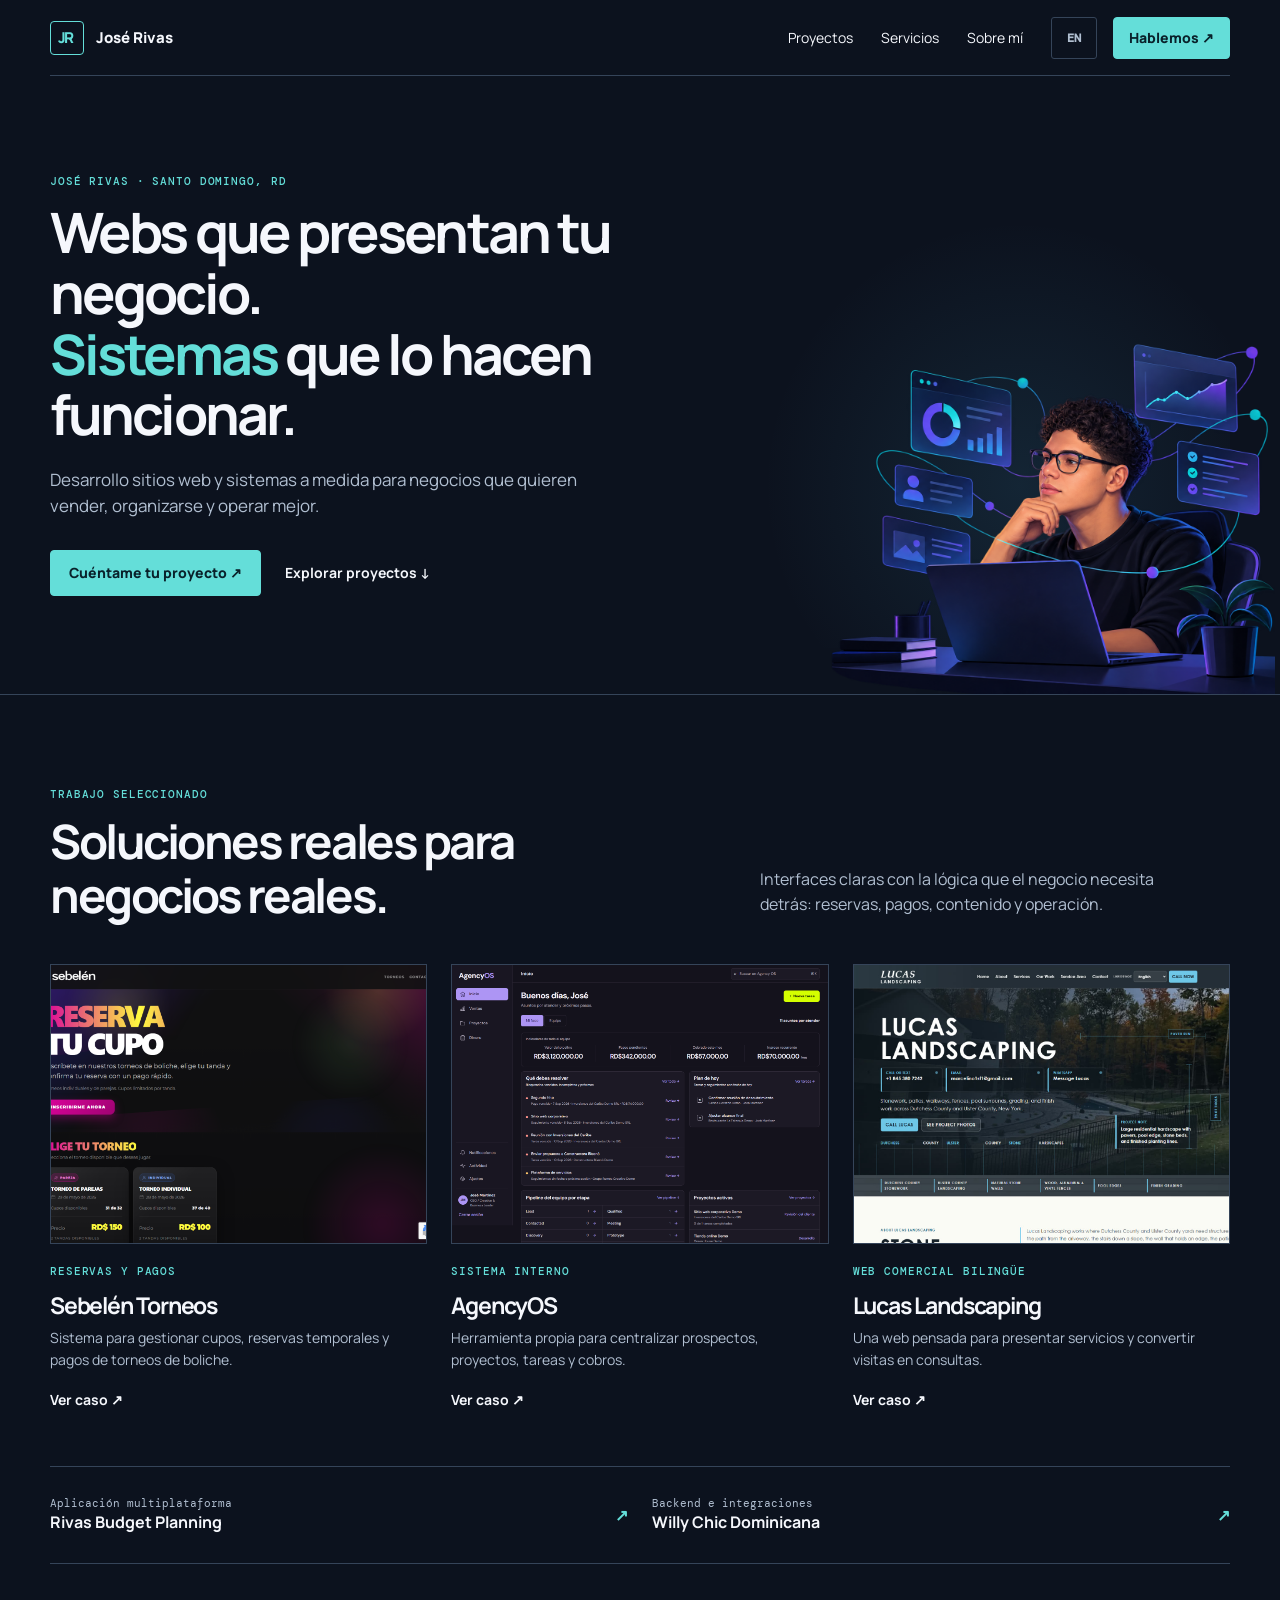
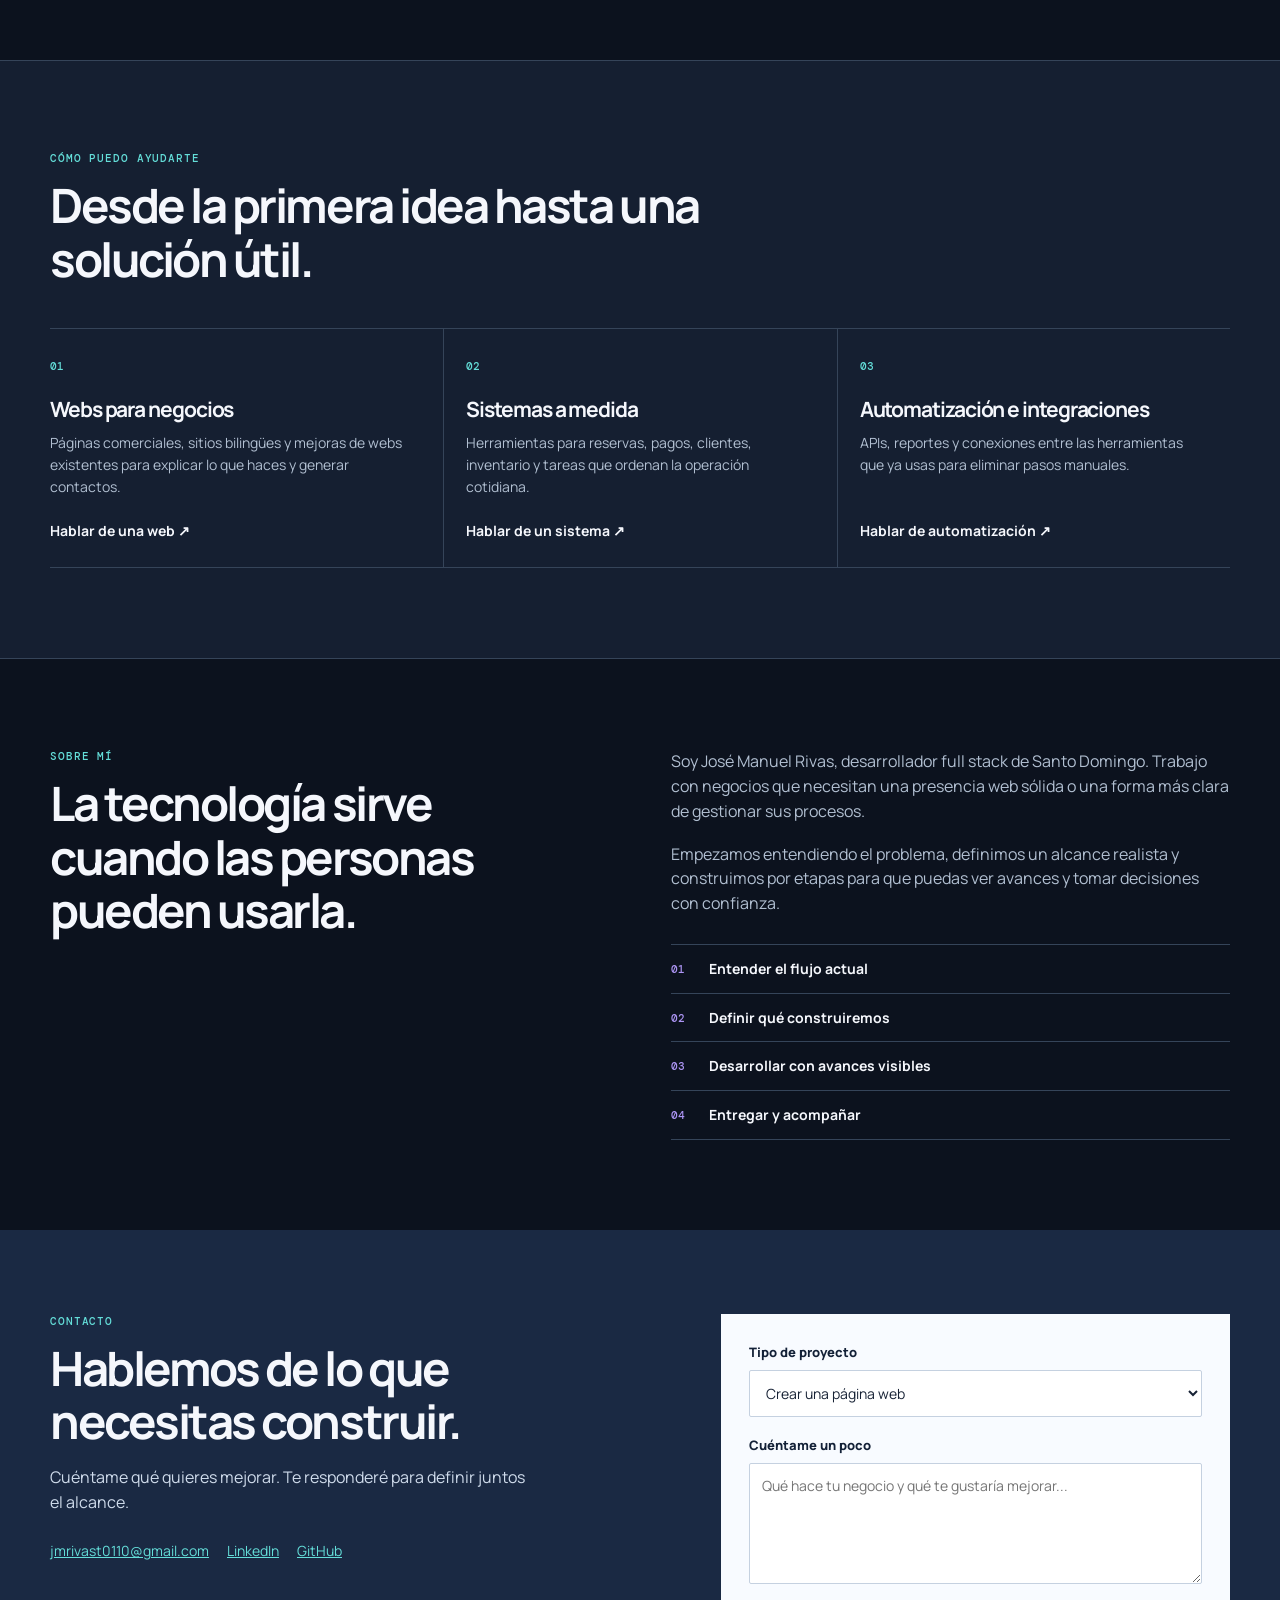
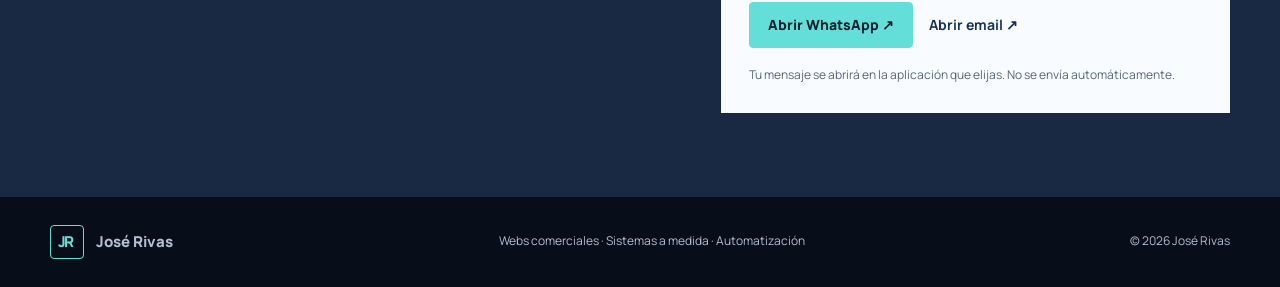
==== commit c3a75d39: "Refine portfolio UI, responsive cases and contact flow" ====
--- a/index.html
+++ b/index.html
@@ -1,8 +1,105 @@
 <!doctype html>
-<html lang="es"><head><meta charset="utf-8"><meta name="viewport" content="width=device-width,initial-scale=1"><meta name="description" content="José Rivas crea webs comerciales y sistemas a medida para negocios."><meta property="og:title" content="José Rivas — Webs y sistemas para negocios"><meta property="og:description" content="Webs que presentan tu negocio. Sistemas que lo hacen funcionar."><meta property="og:type" content="website"><title>José Rivas — Webs y sistemas para negocios</title><link rel="icon" href="assets/favicon.svg"><link rel="preconnect" href="https://fonts.googleapis.com"><link rel="preconnect" href="https://fonts.gstatic.com" crossorigin><link href="https://fonts.googleapis.com/css2?family=DM+Mono:wght@400;500&family=Manrope:wght@400;500;600;700;800&display=swap" rel="stylesheet"><link rel="stylesheet" href="assets/site.css"></head>
-<body><a class="skip" href="#contenido">Saltar al contenido</a><header class="header"><a class="brand" href="#inicio"><span>JR</span> José Rivas</a><button class="menu" aria-label="Abrir menú" aria-expanded="false"><i></i><i></i></button><nav><a href="#proyectos">Proyectos</a><a href="#servicios">Servicios</a><a href="#sobre-mi">Sobre mí</a></nav><div class="header-actions"><a class="button small" href="#contacto">Hablemos ↗</a></div></header>
-<main id="contenido"><section class="hero" id="inicio"><div class="wrap hero-grid"><div class="hero-copy"><p class="eyebrow">José Rivas · Santo Domingo, RD</p><h1>Webs que presentan<br>tu negocio. <em>Sistemas</em><br>que lo hacen funcionar.</h1><p class="lede">Desarrollo sitios web y sistemas a la medida para negocios que quieren vender, organizarse y operar mejor.</p><div class="actions"><a class="button" href="#contacto">Cuéntame tu proyecto ↗</a><a class="text-link" href="#proyectos">Explorar proyectos ↓</a></div></div><div class="hero-art"><img src="assets/jose-rivas-hero-illustration-v2.png" alt="Ilustración de José trabajando con interfaces conectadas"></div></div></section>
-<section class="projects" id="proyectos"><div class="wrap"><div class="section-intro"><div><p class="eyebrow">Trabajo seleccionado</p><h2>Soluciones reales<br>para negocios reales.</h2></div><p>Mi trabajo une una interfaz clara con la lógica que el negocio necesita detrás: reservas, pagos, contenido y operación.</p></div><div class="featured"><article class="project first"><a class="shot sebelen" href="proyectos/sebelen/"><img src="assets/sebelen-torneos-screenshot.png" alt="Captura de Sebelén Torneos"></a><div><p class="project-type">Reservas y pagos</p><h3>Sebelén Torneos</h3><p>Un sistema para gestionar cupos, reservas temporales y pagos de torneos de boliche.</p><a class="text-link" href="proyectos/sebelen/">Ver caso ↗</a></div></article><article class="project"><a class="shot agency" href="proyectos/agencyos/"><div class="agency-ui"><strong>AgencyOS</strong><span>La operación de tu agencia, en un solo lugar.</span><div><i></i><i></i><i></i></div></div></a><div><p class="project-type">Sistema interno</p><h3>AgencyOS</h3><p>Una herramienta propia para centralizar prospectos, proyectos, tareas y cobros.</p><a class="text-link" href="proyectos/agencyos/">Ver caso ↗</a></div></article><article class="project"><a class="shot" href="proyectos/lucas-landscaping/"><img src="assets/lucas-landscaping-screenshot.jpg" alt="Captura de Lucas Landscaping"></a><div><p class="project-type">Web comercial bilingüe</p><h3>Lucas Landscaping</h3><p>Una presencia digital pensada para presentar servicios y convertir visitas en consultas.</p><a class="text-link" href="proyectos/lucas-landscaping/">Ver caso ↗</a></div></article></div><div class="secondary-projects"><a href="proyectos/rivas-budget-planning/"><span>Producto multiplataforma</span><strong>Rivas Budget Planning</strong><b>↗</b></a><a href="proyectos/willy-chic/"><span>Backend e integraciones</span><strong>Willy Chic Dominicana</strong><b>↗</b></a></div></div></section>
-<section class="services" id="servicios"><div class="wrap"><p class="eyebrow">Cómo puedo ayudarte</p><h2>Desde la primera idea<br>hasta una solución útil.</h2><div class="service-list"><article><span>01</span><h3>Webs para negocios</h3><p>Páginas comerciales, sitios bilingües y mejoras de webs existentes para explicar lo que haces y generar contactos.</p><a href="#contacto" data-project="Me interesa crear o mejorar una página web">Hablar de una web ↗</a></article><article><span>02</span><h3>Sistemas a medida</h3><p>Herramientas para reservas, pagos, clientes, inventario y tareas que ordenan la operación cotidiana.</p><a href="#contacto" data-project="Me interesa crear un sistema a medida">Hablar de un sistema ↗</a></article><article><span>03</span><h3>Automatización e integraciones</h3><p>APIs, reportes y conexiones entre las herramientas que ya usas para eliminar pasos manuales.</p><a href="#contacto" data-project="Me interesa automatizar un proceso o integrar herramientas">Hablar de automatización ↗</a></article></div></div></section>
-<section class="about" id="sobre-mi"><div class="wrap about-grid"><div><p class="eyebrow">Sobre mí</p><h2>La tecnología solo sirve si alguien la puede usar.</h2></div><div><p>Soy José Manuel Rivas, desarrollador full stack de Santo Domingo. Trabajo con negocios que necesitan una presencia web sólida o una forma más clara de gestionar sus procesos.</p><p>Mi proceso empieza escuchando el problema, definiendo un alcance realista y construyendo por etapas para que puedas ver avances y tomar decisiones con confianza.</p><dl><div><dt>01</dt><dd>Entendemos el flujo actual</dd></div><div><dt>02</dt><dd>Definimos qué se va a construir</dd></div><div><dt>03</dt><dd>Desarrollo con avances visibles</dd></div><div><dt>04</dt><dd>Entrega y acompañamiento</dd></div></dl></div></div></section>
-<section class="contact" id="contacto"><div class="wrap contact-grid"><div><p class="eyebrow">Contacto</p><h2>Hablemos de lo que necesitas construir.</h2><p>Cuéntame qué quieres mejorar y te responderé para entender el alcance.</p><div class="contact-direct"><a href="mailto:jmrivast0110@gmail.com">jmrivast0110@gmail.com</a><a href="https://www.linkedin.com/in/jmrivast0110" target="_blank" rel="noopener">LinkedIn</a><a href="https://github.com/jmrivast" target="_blank" rel="noopener">GitHub</a></div></div><form><label>Tipo de proyecto<select id="projectType"><option>Crear una página web</option><option>Mejorar una web existente</option><option>Crear un sistema a medida</option><option>Automatización o integración</option><option>Otro</option></select></label><label>Cuéntame un poco<textarea id="messageText" rows="5" placeholder="Qué hace tu negocio y qué te gustaría mejorar..."></textarea></label><div class="form-actions"><a class="button" id="whatsappLink" target="_blank" rel="noopener">Enviar por WhatsApp ↗</a><a class="text-link" id="emailLink">Enviar por email ↗</a></div><small>El mensaje se abrirá en la aplicación que elijas.</small></form></div></section></main><footer><div class="wrap"><a class="brand" href="#inicio"><span>JR</span> José Rivas</a><p>Webs comerciales · Sistemas a medida · Automatización</p><p>© <span id="year"></span> José Rivas</p></div></footer><script src="assets/site.js"></script></body></html>
+<html lang="es">
+<head>
+  <meta charset="utf-8">
+  <meta name="viewport" content="width=device-width, initial-scale=1">
+  <meta name="description" content="José Rivas crea páginas web y sistemas a medida para negocios.">
+  <meta property="og:title" content="José Rivas | Webs y sistemas para negocios">
+  <meta property="og:description" content="Webs que presentan tu negocio. Sistemas que lo hacen funcionar.">
+  <meta property="og:type" content="website">
+  <meta property="og:image" content="https://jmrivast.github.io/jmrivast-portfolio/assets/jose-rivas-hero-illustration-v2.png">
+  <meta property="og:url" content="https://jmrivast.github.io/jmrivast-portfolio/">
+  <link rel="canonical" href="https://jmrivast.github.io/jmrivast-portfolio/">
+  <link rel="icon" href="assets/favicon.svg" type="image/svg+xml">
+  <link rel="preconnect" href="https://fonts.googleapis.com">
+  <link rel="preconnect" href="https://fonts.gstatic.com" crossorigin>
+  <link href="https://fonts.googleapis.com/css2?family=DM+Mono:wght@400;500&family=Manrope:wght@400;500;600;700;800&display=swap" rel="stylesheet">
+  <link rel="stylesheet" href="assets/site.css">
+  <title>José Rivas | Webs y sistemas para negocios</title>
+</head>
+<body>
+  <a class="skip" href="#contenido" data-en="Skip to content">Saltar al contenido</a>
+  <header class="header">
+    <a class="brand" href="#inicio" aria-label="Inicio de José Rivas"><span class="brand-mark">JR</span><span>José Rivas</span></a>
+    <button class="menu" type="button" aria-label="Abrir menú" aria-expanded="false" aria-controls="main-nav"><span></span><span></span></button>
+    <nav id="main-nav" aria-label="Navegación principal">
+      <a href="#proyectos" data-en="Projects">Proyectos</a>
+      <a href="#servicios" data-en="Services">Servicios</a>
+      <a href="#sobre-mi" data-en="About">Sobre mí</a>
+      <a class="mobile-contact" href="#contacto" data-en="Contact">Contacto</a>
+    </nav>
+    <div class="header-actions">
+      <button class="lang" type="button" aria-label="Switch to English">EN</button>
+      <a class="button small" href="#contacto" data-en="Let's talk ↗">Hablemos ↗</a>
+    </div>
+  </header>
+  <main id="contenido">
+    <section class="hero" id="inicio">
+      <div class="wrap hero-grid">
+        <div class="hero-copy">
+          <p class="eyebrow" data-en="José Rivas · Santo Domingo, DR">José Rivas · Santo Domingo, RD</p>
+          <h1 data-en-html="Websites that show what you do.<br> <em>Systems</em> that keep it running.">Webs que presentan tu negocio.<br> <em>Sistemas</em> que lo hacen funcionar.</h1>
+          <p class="lede" data-en="I build websites and custom systems for businesses ready to sell, organize their work, and run better.">Desarrollo sitios web y sistemas a medida para negocios que quieren vender, organizarse y operar mejor.</p>
+          <div class="actions">
+            <a class="button" href="#contacto" data-en="Tell me about your project ↗">Cuéntame tu proyecto ↗</a>
+            <a class="text-link" href="#proyectos" data-en="Explore projects ↓">Explorar proyectos ↓</a>
+          </div>
+        </div>
+        <div class="hero-art"><img src="assets/jose-rivas-hero-illustration-v2.png" alt="Ilustración de José trabajando con interfaces conectadas" width="1536" height="1024" fetchpriority="high"></div>
+      </div>
+    </section>
+    <section class="projects" id="proyectos">
+      <div class="wrap">
+        <div class="section-intro">
+          <div><p class="eyebrow" data-en="Selected work">Trabajo seleccionado</p><h2 data-en="Real solutions for real businesses.">Soluciones reales para negocios reales.</h2></div>
+          <p data-en="Clear interfaces backed by the logic your business needs: reservations, payments, content, and daily operations.">Interfaces claras con la lógica que el negocio necesita detrás: reservas, pagos, contenido y operación.</p>
+        </div>
+        <div class="featured">
+          <article class="project">
+            <a class="shot" href="proyectos/sebelen/" aria-label="Ver caso Sebelén Torneos"><img src="assets/sebelen-torneos-screenshot.png" alt="Captura real de Sebelén Torneos" width="1440" height="900" loading="lazy"></a>
+            <p class="project-type" data-en="Reservations and payments">Reservas y pagos</p><h3>Sebelén Torneos</h3>
+            <p data-en="A system for tournament availability, temporary reservations, and payments.">Sistema para gestionar cupos, reservas temporales y pagos de torneos de boliche.</p>
+            <a class="text-link" href="proyectos/sebelen/" data-en="View case ↗">Ver caso ↗</a>
+          </article>
+          <article class="project">
+            <a class="shot" href="proyectos/agencyos/" aria-label="Ver caso AgencyOS"><img src="assets/agency-os-desktop.png" alt="Panel real de AgencyOS con datos de demostración" width="1440" height="1241" loading="lazy"></a>
+            <p class="project-type" data-en="Internal system">Sistema interno</p><h3>AgencyOS</h3>
+            <p data-en="A tool to bring prospects, projects, tasks, and billing into one place.">Herramienta propia para centralizar prospectos, proyectos, tareas y cobros.</p>
+            <a class="text-link" href="proyectos/agencyos/" data-en="View case ↗">Ver caso ↗</a>
+          </article>
+          <article class="project">
+            <a class="shot" href="proyectos/lucas-landscaping/" aria-label="Ver caso Lucas Landscaping"><img src="assets/lucas-landscaping-screenshot.jpg" alt="Captura real de Lucas Landscaping" width="1440" height="900" loading="lazy"></a>
+            <p class="project-type" data-en="Bilingual business website">Web comercial bilingüe</p><h3>Lucas Landscaping</h3>
+            <p data-en="A website designed to explain services and turn visitors into inquiries.">Una web pensada para presentar servicios y convertir visitas en consultas.</p>
+            <a class="text-link" href="proyectos/lucas-landscaping/" data-en="View case ↗">Ver caso ↗</a>
+          </article>
+        </div>
+        <div class="secondary-projects">
+          <a href="proyectos/rivas-budget-planning/"><span data-en="Cross-platform app">Aplicación multiplataforma</span><strong>Rivas Budget Planning</strong><b>↗</b></a>
+          <a href="proyectos/willy-chic/"><span data-en="Backend and integrations">Backend e integraciones</span><strong>Willy Chic Dominicana</strong><b>↗</b></a>
+        </div>
+      </div>
+    </section>
+    <section class="services" id="servicios"><div class="wrap">
+      <p class="eyebrow" data-en="How I can help">Cómo puedo ayudarte</p><h2 data-en="From the first idea to a useful solution.">Desde la primera idea hasta una solución útil.</h2>
+      <div class="service-list">
+        <article><span>01</span><h3 data-en="Websites for businesses">Webs para negocios</h3><p data-en="Business sites, bilingual pages, and improvements to existing websites that clearly explain your offer and invite inquiries.">Páginas comerciales, sitios bilingües y mejoras de webs existentes para explicar lo que haces y generar contactos.</p><a href="#contacto" data-project="web" data-en="Discuss a website ↗">Hablar de una web ↗</a></article>
+        <article><span>02</span><h3 data-en="Custom systems">Sistemas a medida</h3><p data-en="Tools for reservations, payments, clients, inventory, and the work that keeps your business moving.">Herramientas para reservas, pagos, clientes, inventario y tareas que ordenan la operación cotidiana.</p><a href="#contacto" data-project="system" data-en="Discuss a system ↗">Hablar de un sistema ↗</a></article>
+        <article><span>03</span><h3 data-en="Automation and integrations">Automatización e integraciones</h3><p data-en="APIs, reports, and connections between the tools you already use to remove manual steps.">APIs, reportes y conexiones entre las herramientas que ya usas para eliminar pasos manuales.</p><a href="#contacto" data-project="automation" data-en="Discuss automation ↗">Hablar de automatización ↗</a></article>
+      </div>
+    </div></section>
+    <section class="about" id="sobre-mi"><div class="wrap about-grid">
+      <div><p class="eyebrow" data-en="About me">Sobre mí</p><h2 data-en="Technology matters when people can use it.">La tecnología sirve cuando las personas pueden usarla.</h2></div>
+      <div><p data-en="I'm José Manuel Rivas, a full-stack developer in Santo Domingo. I work with businesses that need a strong web presence or a clearer way to run their operations.">Soy José Manuel Rivas, desarrollador full stack de Santo Domingo. Trabajo con negocios que necesitan una presencia web sólida o una forma más clara de gestionar sus procesos.</p><p data-en="We start by understanding the problem, agree on a realistic scope, and build in stages so you can see progress and make decisions with confidence.">Empezamos entendiendo el problema, definimos un alcance realista y construimos por etapas para que puedas ver avances y tomar decisiones con confianza.</p>
+        <ol class="process"><li data-en="Understand the current workflow">Entender el flujo actual</li><li data-en="Define what we will build">Definir qué construiremos</li><li data-en="Build with visible progress">Desarrollar con avances visibles</li><li data-en="Deliver and support">Entregar y acompañar</li></ol>
+      </div>
+    </div></section>
+    <section class="contact" id="contacto"><div class="wrap contact-grid">
+      <div><p class="eyebrow" data-en="Contact">Contacto</p><h2 data-en="Let's talk about what you need to build.">Hablemos de lo que necesitas construir.</h2><p data-en="Tell me what you want to improve. I'll reply so we can define the scope together.">Cuéntame qué quieres mejorar. Te responderé para definir juntos el alcance.</p><div class="contact-direct"><a href="mailto:jmrivast0110@gmail.com">jmrivast0110@gmail.com</a><a href="https://www.linkedin.com/in/jmrivast0110" target="_blank" rel="noopener noreferrer">LinkedIn</a><a href="https://github.com/jmrivast" target="_blank" rel="noopener noreferrer">GitHub</a></div></div>
+      <div class="contact-form"><label for="projectType" data-en="Project type">Tipo de proyecto</label><select id="projectType"><option value="new-web" data-en="Build a new website">Crear una página web</option><option value="improve-web" data-en="Improve an existing website">Mejorar una web existente</option><option value="system" data-en="Build a custom system">Crear un sistema a medida</option><option value="automation" data-en="Automation or integration">Automatización o integración</option><option value="other" data-en="Something else">Otro</option></select><label for="messageText" data-en="Tell me a little about it">Cuéntame un poco</label><textarea id="messageText" rows="5" placeholder="Qué hace tu negocio y qué te gustaría mejorar..."></textarea><div class="form-actions"><a class="button" id="whatsappLink" target="_blank" rel="noopener noreferrer" data-en="Open WhatsApp ↗">Abrir WhatsApp ↗</a><a class="text-link" id="emailLink" data-en="Open email ↗">Abrir email ↗</a></div><small data-en="Your message opens in the app you choose. Nothing is sent automatically.">Tu mensaje se abrirá en la aplicación que elijas. No se envía automáticamente.</small></div>
+    </div></section>
+  </main>
+  <footer><div class="wrap"><a class="brand" href="#inicio"><span class="brand-mark">JR</span><span>José Rivas</span></a><p data-en="Business websites · Custom systems · Automation">Webs comerciales · Sistemas a medida · Automatización</p><p>© <span id="year"></span> José Rivas</p></div></footer>
+  <script src="assets/site.js"></script>
+</body>
+</html>
--- a/assets/site.css
+++ b/assets/site.css
@@ -1,2 +1,144 @@
-:root{--bg:#080d18;--surface:#101a2c;--line:#26354e;--ink:#f3f7ff;--muted:#a9b6cb;--aqua:#58e1dd;--violet:#aa92ff;--wrap:1180px}*{box-sizing:border-box}html{scroll-behavior:smooth}body{margin:0;background:var(--bg);color:var(--ink);font-family:Manrope,Arial,sans-serif;line-height:1.55}.wrap{width:min(var(--wrap),calc(100% - 48px));margin:auto}.skip{position:absolute;left:-999px}.skip:focus{left:1rem;top:1rem;z-index:99;background:#fff;color:#000;padding:.6rem}.header{height:78px;width:min(var(--wrap),calc(100% - 48px));margin:auto;display:flex;align-items:center;gap:2.3rem;border-bottom:1px solid #18253a;position:relative;z-index:3}.brand{display:flex;align-items:center;gap:.7rem;font-weight:800;color:#fff;text-decoration:none;white-space:nowrap}.brand span{font-size:1.08rem;letter-spacing:-.1em}.header nav{display:flex;gap:1.8rem;margin-left:auto}.header nav a,.text-link,.service-list a{color:var(--ink);font-size:.88rem;text-decoration:none}.header nav a:hover,.text-link:hover,.service-list a:hover{color:var(--aqua)}.header-actions{display:flex;align-items:center;gap:1rem}.button{background:var(--aqua);border:0;color:#07131f;border-radius:4px;padding:.85rem 1.1rem;text-decoration:none;font-size:.85rem;font-weight:800;display:inline-flex;gap:.7rem;align-items:center;cursor:pointer}.button:hover{background:#94f6ee}.button.small{padding:.65rem .95rem}.menu{display:none}.eyebrow,.project-type{font:500 .68rem 'DM Mono',monospace;letter-spacing:.11em;text-transform:uppercase;color:var(--aqua);margin:0 0 1rem}.hero{min-height:640px;overflow:hidden;border-bottom:1px solid #18253a}.hero-grid{display:grid;grid-template-columns:1.05fr .95fr;align-items:center;min-height:640px}.hero-copy{position:relative;z-index:1}.hero h1{font-size:clamp(3rem,5.1vw,5rem);letter-spacing:-.065em;line-height:1.03;margin:0 0 1.4rem;max-width:720px}.hero h1 em{color:var(--aqua);font-style:normal}.lede{max-width:570px;color:var(--muted);font-size:1.07rem;margin:0 0 2rem}.actions{display:flex;align-items:center;gap:1.7rem}.hero-art{height:620px;position:relative}.hero-art:after{content:"";position:absolute;inset:17% 0 5% 8%;background:radial-gradient(ellipse,rgba(74,212,217,.13),transparent 67%);z-index:-1}.hero-art img{width:118%;max-width:none;position:absolute;right:-10%;bottom:-8%;height:110%;object-fit:contain;object-position:right bottom}.projects{padding:8rem 0}.section-intro{display:grid;grid-template-columns:1fr .8fr;align-items:end;gap:5rem;margin-bottom:3.4rem}.section-intro h2,.services h2,.about h2,.contact h2{font-size:clamp(2.1rem,4vw,3.7rem);line-height:1.07;letter-spacing:-.055em;margin:0}.section-intro>p{color:var(--muted);margin:0 0 .4rem}.featured{display:grid;grid-template-columns:1.2fr 1fr 1fr;gap:1.4rem}.project{min-width:0}.shot{height:245px;display:block;overflow:hidden;border:1px solid var(--line);background:#111e33;margin-bottom:1.4rem;transition:transform .2s,border-color .2s}.shot:hover{transform:translateY(-4px);border-color:var(--aqua)}.shot img{width:100%;height:100%;object-fit:cover;object-position:top}.first .shot{height:300px}.project h3{margin:0 0 .4rem;font-size:1.45rem;letter-spacing:-.035em}.project p:not(.project-type){color:var(--muted);font-size:.9rem;margin:.2rem 0 1rem}.agency-ui{height:100%;padding:1.4rem;background:#eef3fb;color:#172441;display:flex;flex-direction:column;gap:2rem}.agency-ui strong{font-size:1.35rem}.agency-ui span{font-size:1.6rem;line-height:1.1;font-weight:800;max-width:220px}.agency-ui div{display:flex;gap:.5rem;margin-top:auto}.agency-ui i{display:block;height:80px;flex:1;background:#dce5f4;border-radius:3px}.agency-ui i:first-child{background:#63dedb}.secondary-projects{display:grid;grid-template-columns:1fr 1fr;gap:2rem;margin-top:5rem;border-top:1px solid var(--line);border-bottom:1px solid var(--line)}.secondary-projects a{display:grid;grid-template-columns:1fr auto;text-decoration:none;color:var(--ink);padding:1.8rem 0}.secondary-projects span{grid-column:1;color:var(--muted);font:400 .7rem 'DM Mono'}.secondary-projects strong{font-size:1.1rem}.secondary-projects b{grid-row:1/3;grid-column:2;color:var(--aqua);align-self:center}.services{padding:7rem 0;background:var(--surface);border-block:1px solid var(--line)}.services h2{margin-bottom:4rem}.service-list{display:grid;grid-template-columns:repeat(3,1fr);border-top:1px solid #314057}.service-list article{padding:2rem 2.1rem 2rem 0;border-bottom:1px solid #314057}.service-list article+article{padding-left:2.1rem;border-left:1px solid #314057}.service-list span{font:500 .75rem 'DM Mono';color:var(--aqua)}.service-list h3{font-size:1.35rem;margin:1.6rem 0 .7rem}.service-list p{font-size:.9rem;color:var(--muted);min-height:5em}.service-list a{font-weight:700}.about{padding:8rem 0}.about-grid{display:grid;grid-template-columns:.85fr 1fr;gap:10rem}.about-grid>div>p:not(.eyebrow){color:var(--muted);font-size:1.05rem}.about dl{margin:2.5rem 0 0;border-top:1px solid var(--line)}.about dl div{display:grid;grid-template-columns:60px 1fr;padding:1rem 0;border-bottom:1px solid var(--line)}.about dt{color:var(--violet);font:500 .75rem 'DM Mono'}.about dd{margin:0;font-weight:600}.contact{background:#101e3a;padding:6rem 0}.contact-grid{display:grid;grid-template-columns:1fr .9fr;gap:8rem}.contact-grid>div>p:not(.eyebrow){color:#c2cfdf;max-width:490px}.contact-direct{display:flex;gap:1.1rem;flex-wrap:wrap;margin-top:2rem}.contact-direct a{color:var(--aqua);font-size:.85rem}form{background:#f8fbff;color:#122039;padding:2rem}label{display:grid;gap:.5rem;font-size:.78rem;font-weight:800;margin-bottom:1.25rem}select,textarea{font:400 .92rem Manrope;border:1px solid #ccd7e6;padding:.75rem;background:#fff;color:#14223a;border-radius:2px;width:100%}textarea{resize:vertical}.form-actions{display:flex;align-items:center;gap:1.4rem;margin-top:1.6rem}.form-actions .text-link{color:#18305a;font-weight:700}form small{display:block;color:#697994;font-size:.72rem;margin-top:1.4rem}footer{padding:2rem 0;background:#070c16;color:var(--muted)}footer .wrap{display:flex;align-items:center;justify-content:space-between;gap:1rem;font-size:.76rem}footer p{margin:0}@media(max-width:900px){.header{gap:1.3rem}.header nav{gap:1rem}.hero-grid{grid-template-columns:1fr}.hero{min-height:auto}.hero-copy{padding:6rem 0 1rem}.hero-art{height:420px}.hero-art img{width:720px;right:50%;transform:translateX(55%);height:115%}.section-intro,.about-grid,.contact-grid{gap:3rem}.featured{grid-template-columns:1fr 1fr}.first{grid-column:span 2}.service-list{grid-template-columns:1fr}.service-list article+article{border-left:0;padding-left:0}.service-list article{padding-right:0}.service-list p{min-height:0}.about-grid,.contact-grid{grid-template-columns:1fr}}@media(max-width:680px){.wrap,.header{width:min(100% - 40px,var(--wrap))}.header{height:68px}.header nav{display:none;position:absolute;left:0;right:0;top:68px;background:#101a2c;padding:1rem;flex-direction:column;border:1px solid var(--line)}.header.open nav{display:flex}.menu{display:grid;gap:5px;background:none;border:0;margin-left:auto;padding:.6rem;color:#fff}.menu i{display:block;width:20px;height:1px;background:currentColor}.header-actions .button{display:none}.hero-copy{padding-top:4rem}.hero h1{font-size:clamp(2.7rem,13vw,4rem)}.hero-art{height:345px}.hero-art img{width:560px;right:50%;transform:translateX(53%);bottom:-3%}.section-intro{grid-template-columns:1fr;gap:1.5rem}.projects,.about{padding:5rem 0}.featured{grid-template-columns:1fr;gap:3.3rem}.first{grid-column:auto}.shot,.first .shot{height:235px}.secondary-projects{grid-template-columns:1fr;gap:0;margin-top:3rem}.secondary-projects a+a{border-top:1px solid var(--line)}.services{padding:5rem 0}.services h2{margin-bottom:2rem}.about-grid{gap:2rem}.contact{padding:4.5rem 0}.contact-grid{gap:2.4rem}form{padding:1.35rem}.actions{gap:1rem;align-items:flex-start;flex-direction:column}footer .wrap{flex-direction:column;align-items:flex-start}.contact-direct{flex-direction:column;gap:.5rem}}
-.case{max-width:900px;padding:7rem 0}.case h1{font-size:clamp(3rem,7vw,5.5rem);letter-spacing:-.07em;line-height:1;margin:.4rem 0 1.5rem}.case>img,.case>video{display:block;width:100%;max-height:540px;object-fit:cover;object-position:top;border:1px solid var(--line);margin:3rem 0}.case section{max-width:680px;padding:1.6rem 0;border-top:1px solid var(--line)}.case section h2{letter-spacing:-.04em}.case section p{color:var(--muted)}.case .shot{margin:3rem 0}
+:root {
+  --bg:#0c121e; --surface:#151f31; --surface-2:#1a2943; --ink:#f5f7fc;
+  --muted:#b1bfd1; --line:#354459; --aqua:#64ded9; --violet:#ad95f4;
+  --wrap:1180px;
+}
+*,*::before,*::after{box-sizing:border-box}
+html{scroll-behavior:smooth}
+body{margin:0;background:var(--bg);color:var(--ink);font-family:Manrope,Arial,sans-serif;line-height:1.55}
+img,video{max-width:100%}
+a{color:inherit}
+.wrap{width:min(var(--wrap),calc(100% - 48px));margin-inline:auto}
+.skip{position:absolute;left:-9999px;z-index:50}
+.skip:focus-visible{left:16px;top:16px;background:white;color:#101828;padding:10px}
+:focus-visible{outline:3px solid var(--aqua);outline-offset:4px}
+.header{width:min(var(--wrap),calc(100% - 48px));height:76px;margin-inline:auto;display:flex;align-items:center;gap:28px;border-bottom:1px solid var(--line);position:relative;z-index:10}
+.brand{display:inline-flex;align-items:center;gap:12px;font-size:15px;font-weight:800;white-space:nowrap;text-decoration:none}
+.brand-mark{display:inline-grid;place-items:center;width:34px;height:34px;border:1px solid var(--aqua);color:var(--aqua);font-size:15px;font-weight:800;letter-spacing:-.13em;padding-right:3px;border-radius:4px}
+.header nav{display:flex;gap:28px;align-items:center;margin-left:auto}
+.header nav a{font-size:14px;text-decoration:none}.header nav a:hover,.text-link:hover,.service-list a:hover{color:var(--aqua)}
+.header nav .mobile-contact{display:none}
+.header-actions{display:flex;gap:16px;align-items:center}
+.lang{background:none;color:var(--muted);border:1px solid var(--line);border-radius:3px;min-width:46px;min-height:42px;font:600 12px 'DM Mono',monospace;cursor:pointer}
+.lang:hover{color:var(--ink);border-color:var(--aqua)}
+.button{display:inline-flex;align-items:center;justify-content:center;min-height:46px;padding:11px 18px;border:1px solid var(--aqua);border-radius:4px;background:var(--aqua);color:#09222b;text-decoration:none;font-size:14px;font-weight:800;line-height:1.25;transition:background .18s,transform .18s}
+.button:hover{background:#a1f0e9;transform:translateY(-2px)}
+.button.small{min-height:42px;padding:9px 15px}
+.text-link{font-size:14px;font-weight:700;text-decoration:none}
+.menu{display:none}
+.eyebrow,.project-type{font:500 11px 'DM Mono',monospace;letter-spacing:.08em;text-transform:uppercase;color:var(--aqua);margin:0 0 14px}
+h1,h2,h3{letter-spacing:-.052em}
+.hero{border-bottom:1px solid var(--line);overflow:hidden}
+.hero-grid{min-height:618px;display:grid;grid-template-columns:minmax(0,1.12fr) minmax(0,.88fr);align-items:center;gap:40px}
+.hero-copy{position:relative;z-index:1;padding:60px 0}
+.hero h1{max-width:760px;font-size:clamp(46px,4.35vw,64px);line-height:1.09;margin:0 0 22px}
+.hero h1 em{color:var(--aqua);font-style:normal}
+.lede{font-size:17px;color:var(--muted);max-width:570px;margin:0 0 30px}
+.actions{display:flex;align-items:center;gap:24px}
+.hero-art{height:580px;position:relative;align-self:end}
+.hero-art::after{content:"";position:absolute;inset:12% 0 8%;background:radial-gradient(ellipse at 58% 65%,rgba(75,174,215,.12),transparent 62%);z-index:-1}
+.hero-art img{display:block;width:118%;max-width:none;height:100%;object-fit:contain;object-position:right bottom;position:absolute;right:-9%;bottom:0}
+.projects{padding:92px 0 96px}
+.section-intro{display:grid;grid-template-columns:1.1fr .8fr;gap:64px;align-items:end;margin-bottom:42px}
+.section-intro h2,.services h2,.about h2,.contact h2{font-size:clamp(34px,3.7vw,54px);line-height:1.13;margin:0}
+.section-intro>p{color:var(--muted);max-width:440px;margin:0 0 5px}
+.featured{display:grid;grid-template-columns:repeat(3,minmax(0,1fr));gap:24px}
+.project{min-width:0;display:flex;flex-direction:column}
+.shot{display:block;aspect-ratio:1.35;overflow:hidden;background:#182335;border:1px solid var(--line);margin-bottom:20px;transition:border-color .18s,transform .18s}
+.shot:hover{border-color:var(--aqua);transform:translateY(-3px)}
+.shot img{display:block;width:100%;height:100%;object-fit:cover;object-position:top}
+.project h3{font-size:23px;line-height:1.2;margin:0 0 8px}
+.project>p:not(.project-type){font-size:14px;color:var(--muted);margin:0 0 18px}
+.project .text-link{margin-top:auto}
+.secondary-projects{display:grid;grid-template-columns:1fr 1fr;gap:24px;margin-top:56px;border-block:1px solid var(--line)}
+.secondary-projects a{display:grid;grid-template-columns:1fr auto;align-content:center;min-height:96px;text-decoration:none}
+.secondary-projects span{color:var(--muted);font:400 11px 'DM Mono',monospace}
+.secondary-projects strong{font-size:16px}
+.secondary-projects b{grid-row:1/3;grid-column:2;align-self:center;color:var(--aqua)}
+.services{background:var(--surface);border-block:1px solid var(--line);padding:90px 0}
+.services h2{max-width:760px;margin-bottom:42px}
+.service-list{display:grid;grid-template-columns:repeat(3,minmax(0,1fr));border-top:1px solid var(--line)}
+.service-list article{display:flex;flex-direction:column;align-items:flex-start;padding:30px 22px 26px 0;border-bottom:1px solid var(--line)}
+.service-list article+article{padding-left:22px;border-left:1px solid var(--line)}
+.service-list article>span{font:500 11px 'DM Mono',monospace;color:var(--aqua)}
+.service-list h3{font-size:21px;line-height:1.25;margin:23px 0 10px}
+.service-list p{font-size:14px;color:var(--muted);margin:0 0 22px}
+.service-list a{font-size:14px;font-weight:700;text-decoration:none;margin-top:auto}
+.about{padding:90px 0}.about-grid{display:grid;grid-template-columns:.9fr 1fr;gap:10%}
+.about-grid>div>p:not(.eyebrow){color:var(--muted);font-size:16px;margin:0 0 18px}
+.process{list-style:none;counter-reset:step;padding:0;margin:28px 0 0;border-top:1px solid var(--line)}
+.process li{counter-increment:step;display:flex;align-items:center;gap:24px;padding:13px 0;border-bottom:1px solid var(--line);font-size:14px;font-weight:700}
+.process li::before{content:counter(step,decimal-leading-zero);font:500 11px 'DM Mono',monospace;color:var(--violet)}
+.contact{background:var(--surface-2);padding:84px 0}
+.contact-grid{display:grid;grid-template-columns:1fr .9fr;gap:9%}
+.contact-grid>div>p:not(.eyebrow){color:#cfdbeb;max-width:480px}
+.contact-direct{display:flex;flex-wrap:wrap;gap:12px 18px;margin-top:26px}
+.contact-direct a{color:var(--aqua);font-size:14px}
+.contact-form{background:#f8fbff;color:#132137;padding:28px}
+.contact-form label{display:block;font-size:13px;font-weight:800;margin-bottom:8px}
+.contact-form select,.contact-form textarea{display:block;width:100%;font:400 14px Manrope,Arial,sans-serif;color:#172235;border:1px solid #c5d1e0;background:white;border-radius:2px;padding:12px;margin-bottom:18px}
+.contact-form textarea{resize:vertical;min-height:118px}
+.form-actions{display:flex;flex-wrap:wrap;align-items:center;gap:16px}
+.form-actions .text-link{color:#18315a}
+.contact-form small{display:block;font-size:12px;color:#58657b;margin-top:18px}
+footer{padding:28px 0;background:#080e19;color:var(--muted)}
+footer .wrap{display:flex;align-items:center;justify-content:space-between;gap:24px;font-size:12px}
+footer p{margin:0}
+.case{max-width:900px;padding:76px 0 110px}
+.case h1{font-size:clamp(44px,6vw,76px);line-height:1.05;margin:0 0 18px}
+.case .lede{font-size:18px;max-width:720px}
+.case>img,.case>video{display:block;width:100%;height:auto;max-height:520px;object-fit:cover;object-position:top;border:1px solid var(--line);margin:36px 0 50px}
+.case section{max-width:720px;padding:22px 0;border-top:1px solid var(--line)}
+.case section h2{font-size:26px;margin:0 0 8px}
+.case section p{color:var(--muted);margin:0}
+.case>.button{margin-top:24px}
+.case .back-link{display:inline-block;margin-bottom:46px;color:var(--aqua);font-size:14px;font-weight:700;text-decoration:none}
+.case .back-link:hover{text-decoration:underline}
+.case .case-status{display:inline-block;margin:0 0 16px;padding:7px 10px;border:1px solid var(--line);color:var(--muted);font-size:12px}
+.case-media{margin:34px 0 48px}
+.case-media img,.case-media video{display:block;width:100%;height:auto;border:1px solid var(--line)}
+.case-media figcaption{margin-top:9px;color:var(--muted);font:400 11px 'DM Mono',monospace}
+.case .case-details{border-top:1px solid var(--line)}
+.case .case-details section{max-width:none;display:grid;grid-template-columns:220px 1fr;gap:28px;align-items:start}
+.case .case-details h2{margin:0}
+.case .case-actions{display:flex;flex-wrap:wrap;gap:26px;align-items:center;margin-top:36px}
+footer a:not(.brand){color:var(--aqua);text-decoration:none}
+@media(max-width:1000px){
+  .hero-grid{grid-template-columns:1fr 1fr;gap:12px}.hero h1{font-size:clamp(42px,4.7vw,54px)}.hero-art{height:500px}
+  .about-grid,.contact-grid{gap:6%}
+}
+@media(max-width:760px){
+  .header{width:calc(100% - 40px);height:68px;gap:16px}
+  .header nav{display:none;position:absolute;top:67px;left:0;right:0;margin:0;padding:14px;background:#182335;border:1px solid var(--line);box-shadow:0 22px 36px #0007;flex-direction:column;align-items:stretch;gap:0}
+  .header.open nav{display:flex}.header nav a{padding:12px 8px}.header nav .mobile-contact{display:block}
+  .menu{display:flex;flex-direction:column;gap:5px;justify-content:center;align-items:center;width:44px;height:44px;margin-left:auto;border:1px solid var(--line);border-radius:3px;background:none;color:var(--ink);cursor:pointer}
+  .menu span{width:19px;height:2px;background:currentColor}
+  .header-actions .button{display:none}.header-actions{order:2}
+  .hero-grid{grid-template-columns:1fr;gap:0;min-height:0}
+  .hero-copy{padding:48px 0 8px}.hero h1{font-size:clamp(39px,7.8vw,54px);max-width:660px}.hero-art{height:280px;overflow:hidden}
+  .hero-art img{width:min(650px,120%);height:100%;right:50%;transform:translateX(50%);object-position:center bottom}
+  .section-intro,.about-grid,.contact-grid{grid-template-columns:1fr;gap:22px}
+  .featured{gap:16px}.project h3{font-size:21px}
+  .service-list{grid-template-columns:1fr}.service-list article+article{border-left:0;padding-left:0}.service-list article{padding-right:0}
+  .about,.projects,.services{padding:72px 0}.contact{padding:68px 0}
+}
+@media(max-width:560px){
+  .wrap{width:calc(100% - 40px)}
+  .brand{font-size:14px}.header .lang{min-width:42px}
+  .hero-copy{padding-top:42px}.hero h1{font-size:clamp(38px,9.6vw,46px);line-height:1.1;margin-bottom:18px}
+  .hero h1 br{display:none}.hero h1 em::before{content:"\00a0"}.lede{font-size:16px;margin-bottom:25px}
+  .actions{gap:16px;flex-wrap:wrap}.actions .button{width:100%}
+  .hero-art{height:226px}.hero-art img{width:435px;max-width:none}
+  .projects,.services,.about{padding:62px 0}
+  .section-intro{margin-bottom:28px}.section-intro h2,.services h2,.about h2,.contact h2{font-size:34px}
+  .featured{grid-template-columns:1fr;gap:38px}.shot{aspect-ratio:1.4;margin-bottom:15px}
+  .project>p:not(.project-type){margin-bottom:12px}
+  .secondary-projects{grid-template-columns:1fr;gap:0;margin-top:38px}.secondary-projects a+a{border-top:1px solid var(--line)}
+  .services h2{margin-bottom:28px}.service-list article{padding:24px 0}.service-list h3{margin-top:14px}
+  .contact{padding:62px 0}.contact-form{padding:22px}.form-actions{align-items:stretch}.form-actions .button{width:100%}
+  footer .wrap{flex-direction:column;align-items:flex-start;gap:9px}
+  .case{padding:54px 0 80px}.case h1{font-size:44px}.case>img,.case>video{margin:28px 0 35px}
+  .case .back-link{margin-bottom:34px}.case-media{margin:25px 0 38px}
+  .case .case-details section{grid-template-columns:1fr;gap:7px}
+}
+@media(prefers-reduced-motion:reduce){html{scroll-behavior:auto}*,*::before,*::after{transition:none!important;animation:none!important}}
